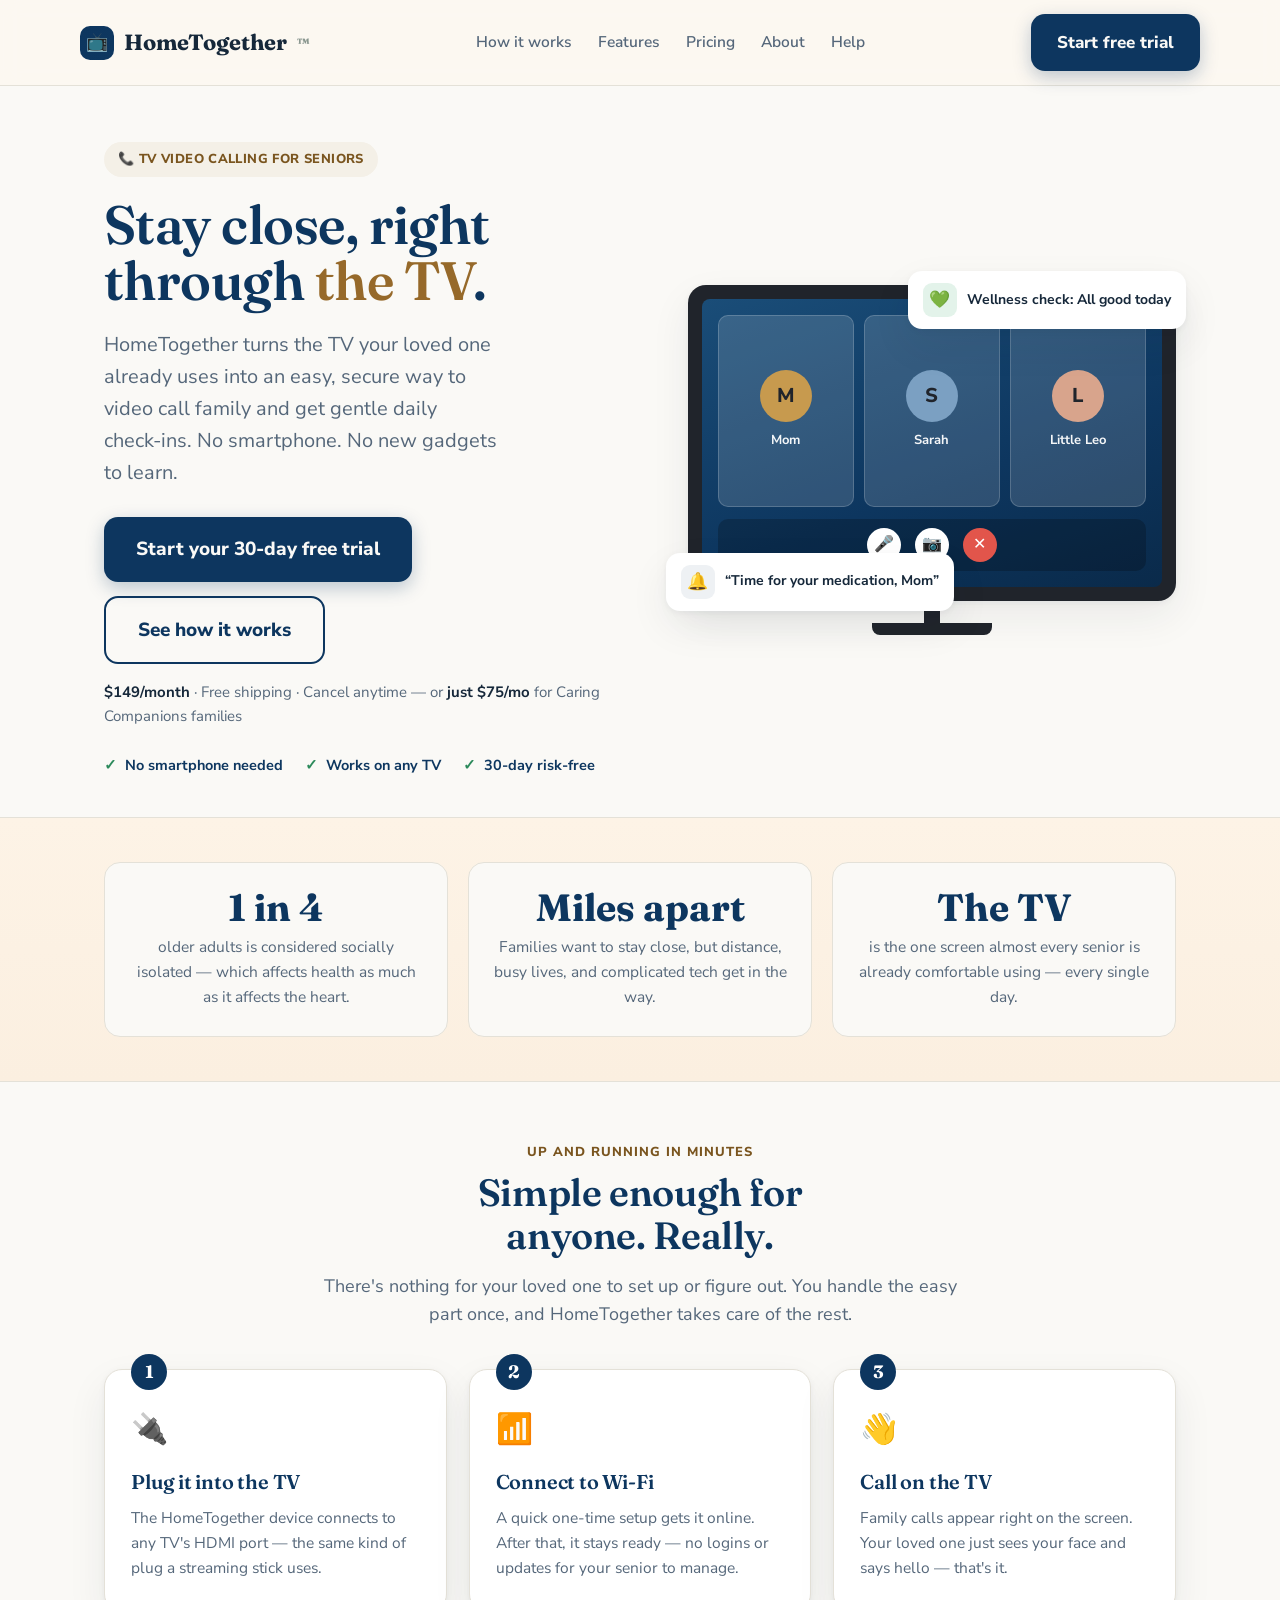
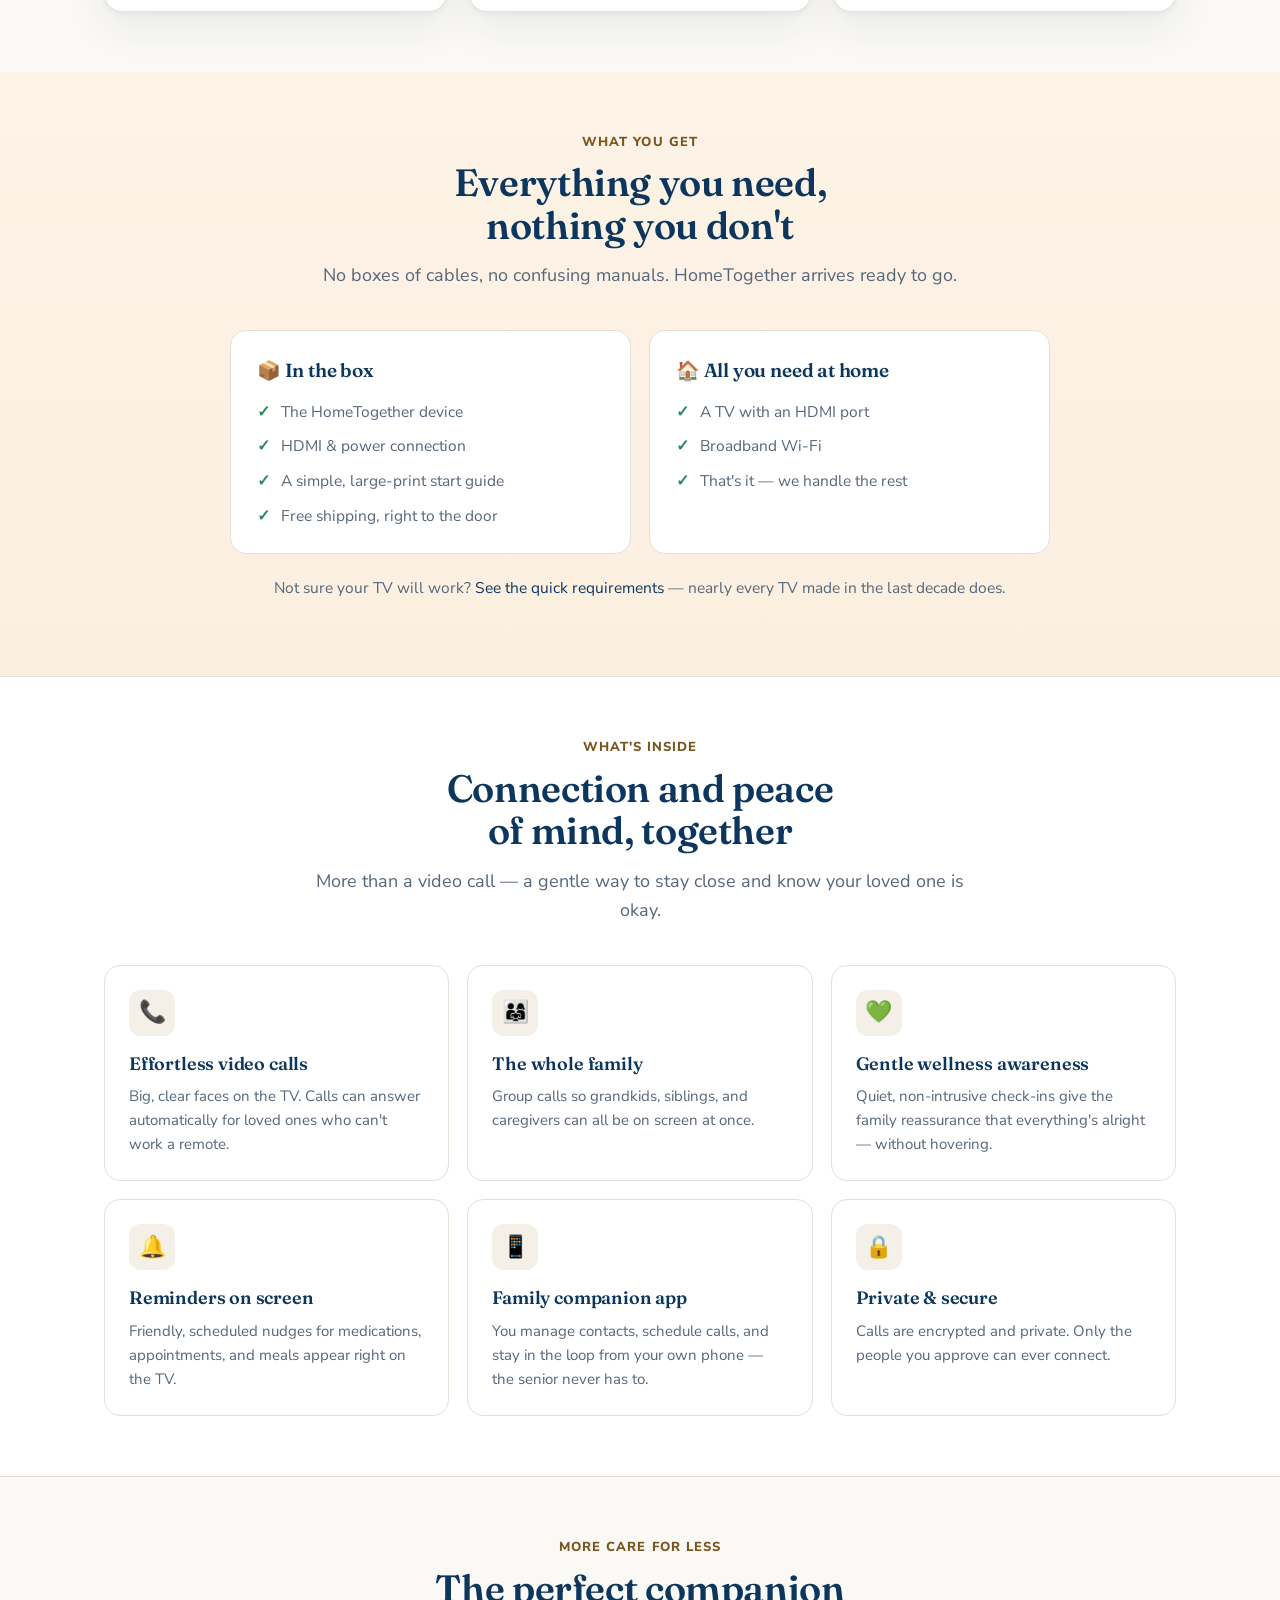
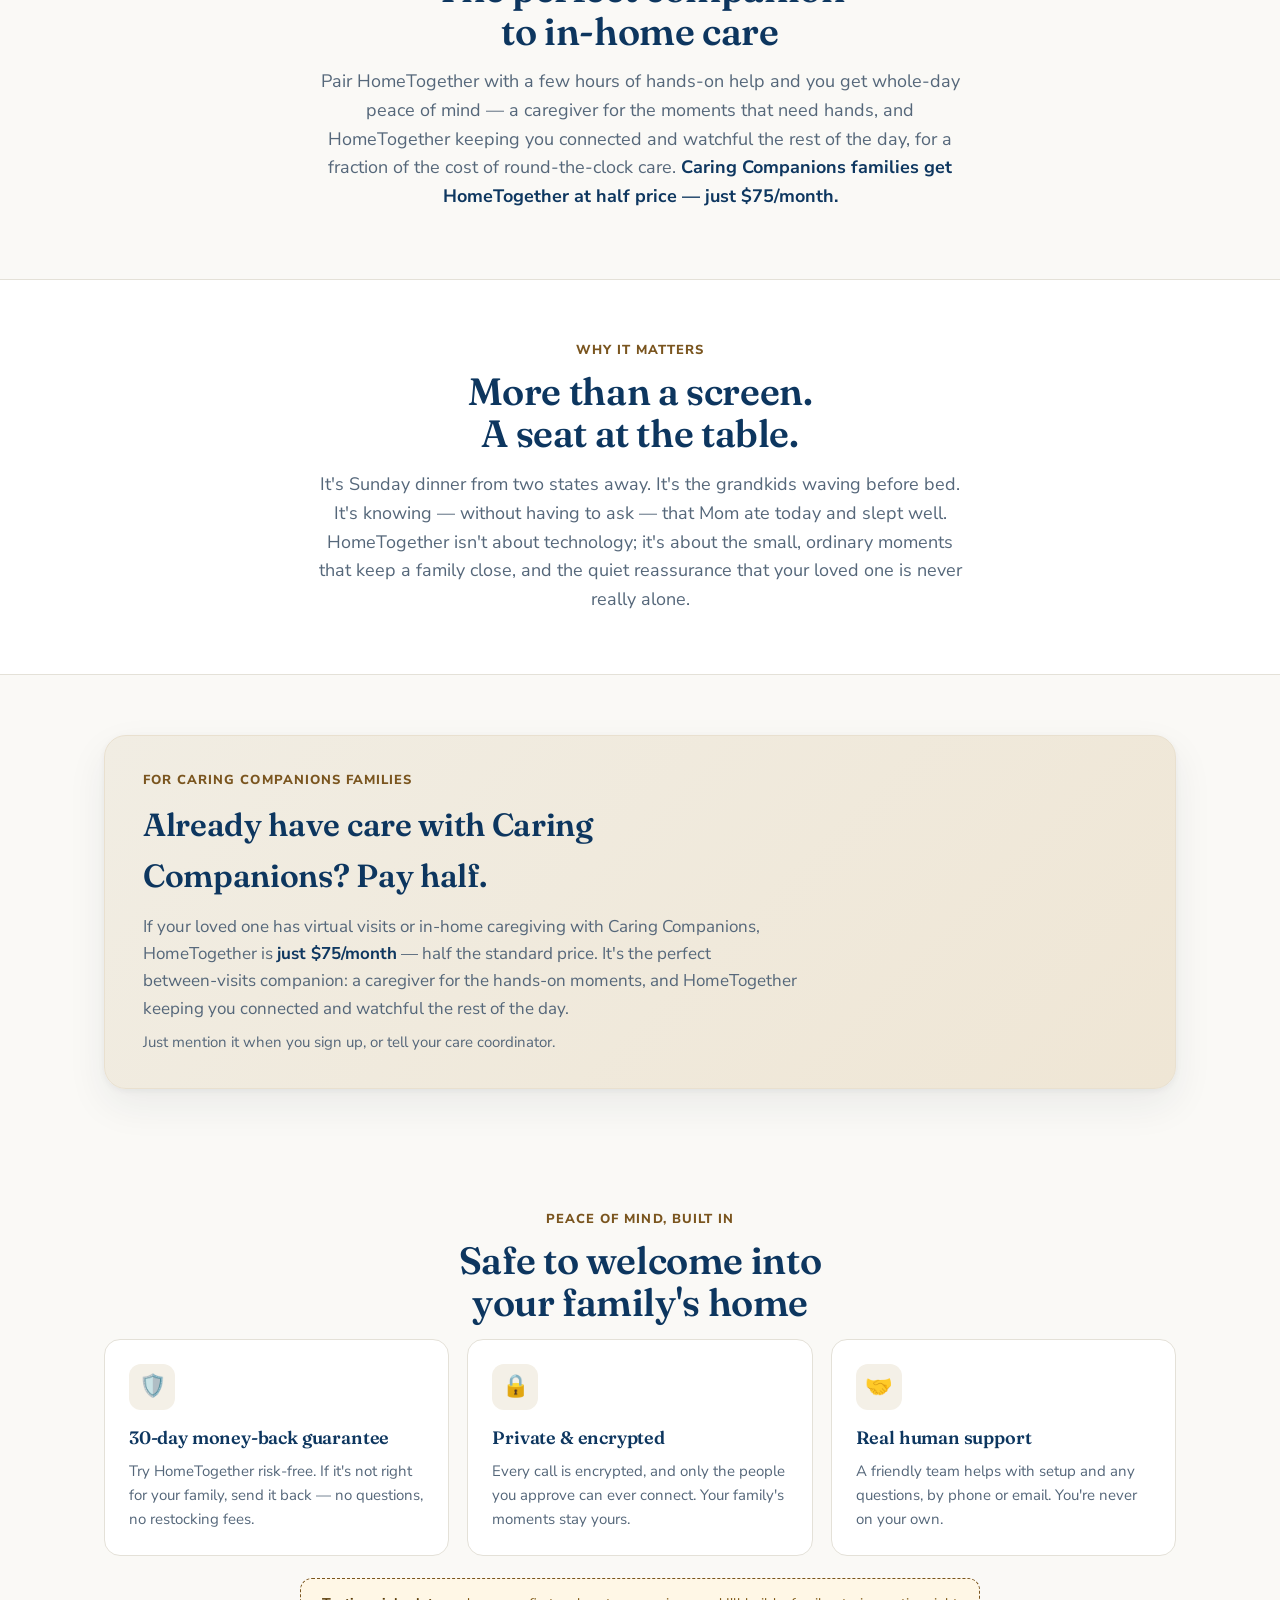
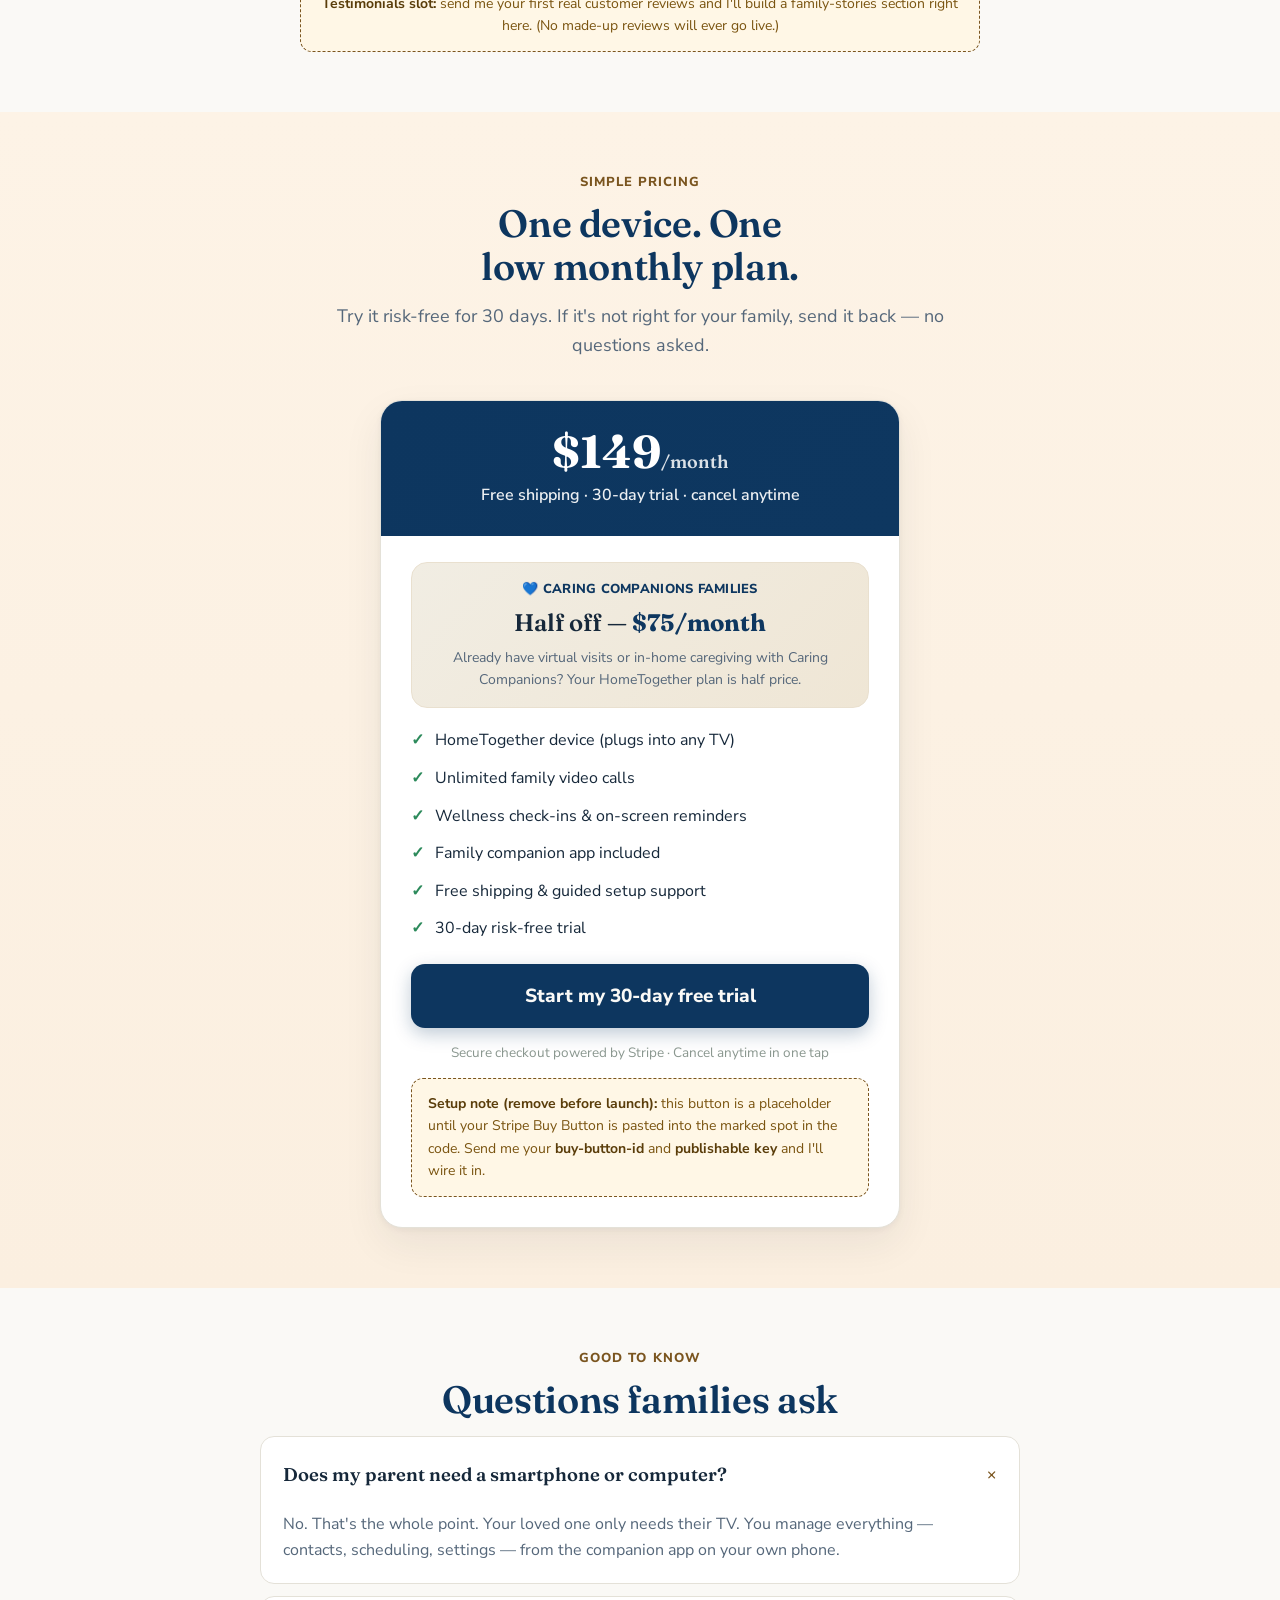
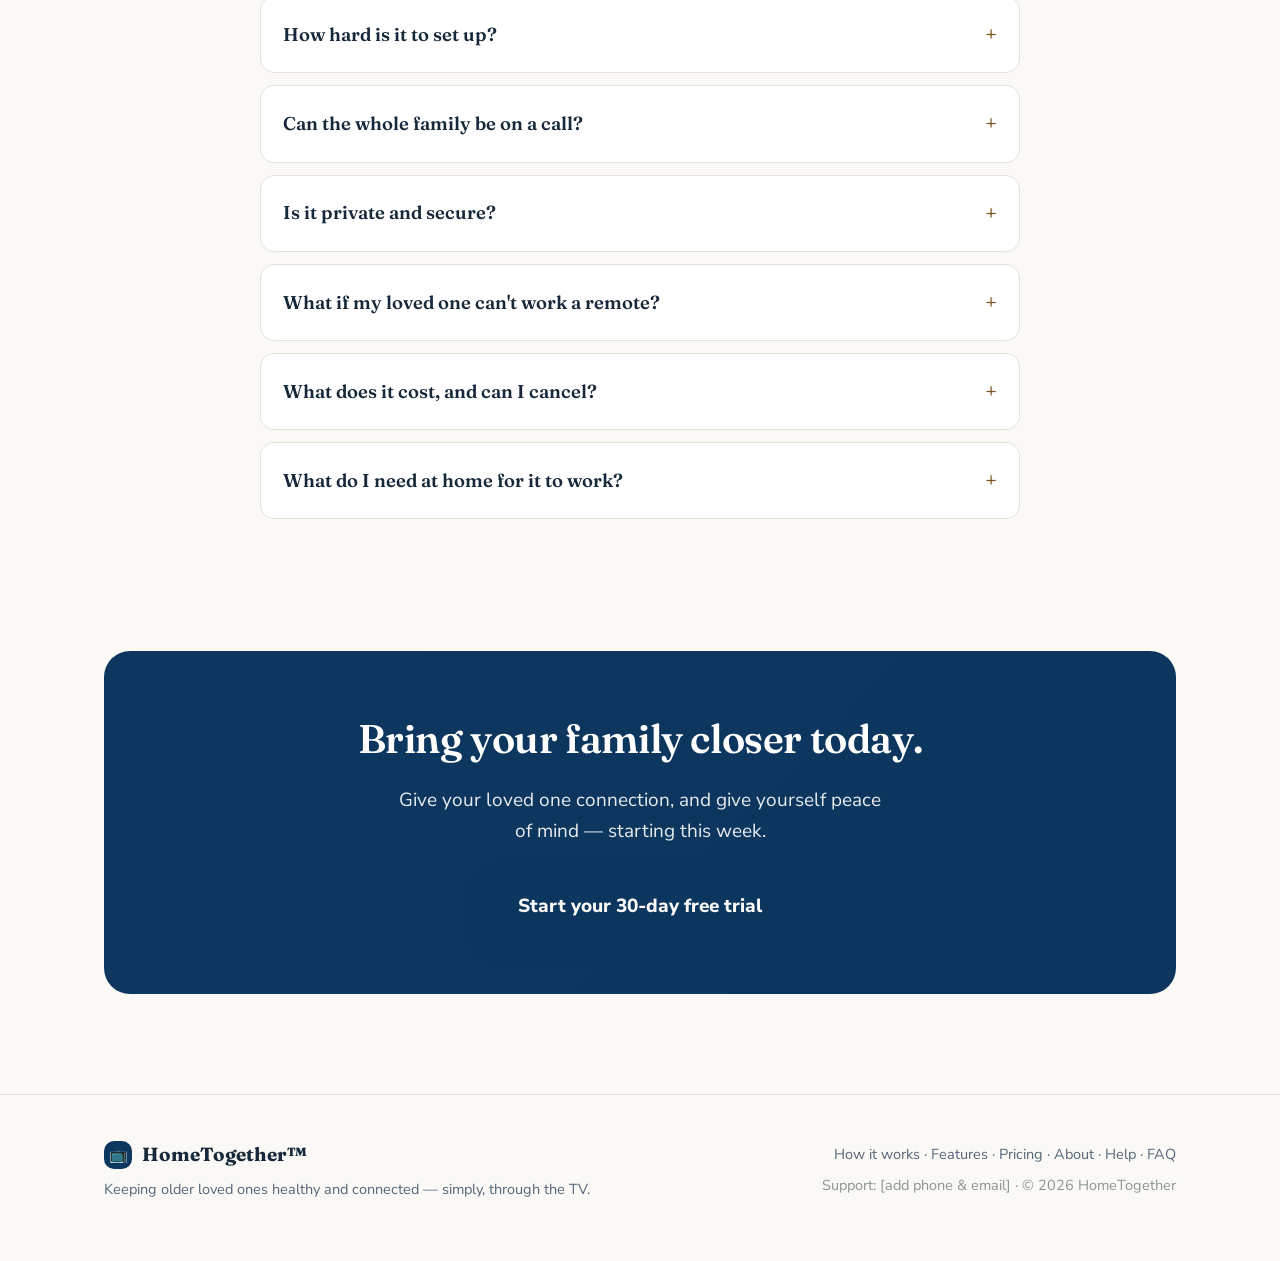
==== index.html @ 7a7fc89c "Re-skin HomeTogether to the Caring Companions / mo-care palette - Swap color tokens to brand-blue #0" ====
<!DOCTYPE html>
<html lang="en">
<head>
<meta charset="utf-8">
<meta name="viewport" content="width=device-width, initial-scale=1">
<title>HomeTogether — Stay Close, Right Through the TV</title>
<meta name="description" content="HomeTogether turns any TV into an easy, secure way for seniors to video call family and get gentle daily check-ins — no smartphone, no complicated tech. $149/month, or half off ($75/mo) for Caring Companions families. 30-day risk-free trial, free shipping.">
<link rel="canonical" href="https://tryhometogether.com/">
<meta property="og:type" content="website">
<meta property="og:title" content="HomeTogether — Stay Close, Right Through the TV">
<meta property="og:description" content="Easy, secure video calling and gentle wellness check-ins for seniors — right on the TV they already use. 30-day risk-free trial.">
<meta property="og:url" content="https://tryhometogether.com/">
<meta name="twitter:card" content="summary_large_image">
<link rel="preconnect" href="https://fonts.googleapis.com">
<link rel="preconnect" href="https://fonts.gstatic.com" crossorigin>
<link href="https://fonts.googleapis.com/css2?family=Fraunces:opsz,wght@9..144,400;9..144,500;9..144,600;9..144,700&family=Nunito+Sans:wght@400;500;600;700;800&display=swap" rel="stylesheet">
<link rel="stylesheet" href="styles.css">
</head>
<body>

<header class="site">
  <div class="wrap row">
    <a class="brand" href="#top"><span class="mark">📺</span>HomeTogether<span class="tm">™</span></a>
    <nav class="main">
      <a href="#how">How it works</a>
      <a href="#features">Features</a>
      <a href="#pricing">Pricing</a>
      <a href="about.html">About</a>
      <a href="help.html">Help</a>
    </nav>
    <span class="hdr-cta"><a href="#pricing" class="btn btn-primary">Start free trial</a></span>
  </div>
</header>

<a id="top"></a>
<section class="hero">
  <div class="wrap hero-grid">
    <div>
      <span class="eyebrow">📞 TV video calling for seniors</span>
      <h1>Stay close, right through <span class="u">the TV</span>.</h1>
      <p class="sub">HomeTogether turns the TV your loved one already uses into an easy, secure way to video call family and get gentle daily check‑ins. No smartphone. No new gadgets to learn.</p>
      <div class="cta-row">
        <a href="#pricing" class="btn btn-primary btn-lg">Start your 30‑day free trial</a>
        <a href="#how" class="btn btn-ghost btn-lg">See how it works</a>
      </div>
      <p class="price-note"><b>$149/month</b> · Free shipping · Cancel anytime — or <b>just $75/mo</b> for Caring Companions families</p>
      <div class="trust-row">
        <span><span class="ck">✓</span> No smartphone needed</span>
        <span><span class="ck">✓</span> Works on any TV</span>
        <span><span class="ck">✓</span> 30‑day risk‑free</span>
      </div>
    </div>
    <div class="tv-scene">
      <div class="tv">
        <div class="tv-screen">
          <div class="call-strip">
            <div class="face"><span class="ava" style="background:#c79a4e">M</span><small>Mom</small></div>
            <div class="face"><span class="ava" style="background:#7ba0c2">S</span><small>Sarah</small></div>
            <div class="face"><span class="ava" style="background:#d8a48c">L</span><small>Little Leo</small></div>
          </div>
          <div class="call-bar">
            <span class="cbtn" style="background:#fff;color:#0D365F">🎤</span>
            <span class="cbtn" style="background:#fff;color:#0D365F">📷</span>
            <span class="cbtn" style="background:#E2554B;color:#fff">✕</span>
          </div>
        </div>
      </div>
      <div class="tv-neck"></div><div class="tv-stand"></div>
      <div class="float-badge fb1"><span class="ic" style="background:var(--good-bg)">💚</span>Wellness check: All good today</div>
      <div class="float-badge fb2"><span class="ic" style="background:#eef1f4">🔔</span>“Time for your medication, Mom”</div>
    </div>
  </div>
</section>

<section class="band band-warm" style="padding:44px 0;">
  <div class="wrap">
    <div class="prob-grid">
      <div class="prob"><div class="big">1 in 4</div><p>older adults is considered socially isolated — which affects health as much as it affects the heart.</p></div>
      <div class="prob"><div class="big">Miles apart</div><p>Families want to stay close, but distance, busy lives, and complicated tech get in the way.</p></div>
      <div class="prob"><div class="big">The TV</div><p>is the one screen almost every senior is already comfortable using — every single day.</p></div>
    </div>
  </div>
</section>

<section id="how">
  <div class="wrap">
    <p class="sec-eyebrow">Up and running in minutes</p>
    <h2 class="sec-title">Simple enough for anyone. Really.</h2>
    <p class="sec-lede">There's nothing for your loved one to set up or figure out. You handle the easy part once, and HomeTogether takes care of the rest.</p>
    <div class="steps">
      <div class="step"><span class="n">1</span><div class="ic">🔌</div><h3>Plug it into the TV</h3><p>The HomeTogether device connects to any TV's HDMI port — the same kind of plug a streaming stick uses.</p></div>
      <div class="step"><span class="n">2</span><div class="ic">📶</div><h3>Connect to Wi‑Fi</h3><p>A quick one‑time setup gets it online. After that, it stays ready — no logins or updates for your senior to manage.</p></div>
      <div class="step"><span class="n">3</span><div class="ic">👋</div><h3>Call on the TV</h3><p>Family calls appear right on the screen. Your loved one just sees your face and says hello — that's it.</p></div>
    </div>
  </div>
</section>

<section class="band-warm">
  <div class="wrap">
    <p class="sec-eyebrow">What you get</p>
    <h2 class="sec-title">Everything you need, nothing you don't</h2>
    <p class="sec-lede">No boxes of cables, no confusing manuals. HomeTogether arrives ready to go.</p>
    <div class="specs-grid">
      <div class="spec-card">
        <h3>📦 In the box</h3>
        <ul class="spec-list">
          <li>The HomeTogether device</li>
          <li>HDMI &amp; power connection</li>
          <li>A simple, large‑print start guide</li>
          <li>Free shipping, right to the door</li>
        </ul>
      </div>
      <div class="spec-card">
        <h3>🏠 All you need at home</h3>
        <ul class="spec-list">
          <li>A TV with an HDMI port</li>
          <li>Broadband Wi‑Fi</li>
          <li>That's it — we handle the rest</li>
        </ul>
      </div>
    </div>
    <p style="text-align:center;color:var(--muted);margin-top:22px;font-size:15.5px;">Not sure your TV will work? <a href="#faq">See the quick requirements</a> — nearly every TV made in the last decade does.</p>
  </div>
</section>

<section class="band" id="features">
  <div class="wrap">
    <p class="sec-eyebrow">What's inside</p>
    <h2 class="sec-title">Connection and peace of mind, together</h2>
    <p class="sec-lede">More than a video call — a gentle way to stay close and know your loved one is okay.</p>
    <div class="feat-grid">
      <div class="feat"><div class="ic">📞</div><h3>Effortless video calls</h3><p>Big, clear faces on the TV. Calls can answer automatically for loved ones who can't work a remote.</p></div>
      <div class="feat"><div class="ic">👨‍👩‍👧</div><h3>The whole family</h3><p>Group calls so grandkids, siblings, and caregivers can all be on screen at once.</p></div>
      <div class="feat"><div class="ic">💚</div><h3>Gentle wellness awareness</h3><p>Quiet, non‑intrusive check‑ins give the family reassurance that everything's alright — without hovering.</p></div>
      <div class="feat"><div class="ic">🔔</div><h3>Reminders on screen</h3><p>Friendly, scheduled nudges for medications, appointments, and meals appear right on the TV.</p></div>
      <div class="feat"><div class="ic">📱</div><h3>Family companion app</h3><p>You manage contacts, schedule calls, and stay in the loop from your own phone — the senior never has to.</p></div>
      <div class="feat"><div class="ic">🔒</div><h3>Private &amp; secure</h3><p>Calls are encrypted and private. Only the people you approve can ever connect.</p></div>
    </div>
  </div>
</section>

<section>
  <div class="wrap">
    <div style="max-width:820px;margin:0 auto;text-align:center;">
      <p class="sec-eyebrow">More care for less</p>
      <h2 class="sec-title" style="max-width:22ch;">The perfect companion to in‑home care</h2>
      <p class="sec-lede" style="margin-bottom:8px;">Pair HomeTogether with a few hours of hands‑on help and you get whole‑day peace of mind — a caregiver for the moments that need hands, and HomeTogether keeping you connected and watchful the rest of the day, for a fraction of the cost of round‑the‑clock care. <b style="color:var(--sea-deep);">Caring Companions families get HomeTogether at half price — just $75/month.</b></p>
    </div>
  </div>
</section>

<section class="band">
  <div class="wrap">
    <div style="max-width:820px;margin:0 auto;text-align:center;">
      <p class="sec-eyebrow">Why it matters</p>
      <h2 class="sec-title" style="max-width:20ch;">More than a screen. A seat at the table.</h2>
      <p class="sec-lede" style="margin-bottom:0;">It's Sunday dinner from two states away. It's the grandkids waving before bed. It's knowing — without having to ask — that Mom ate today and slept well. HomeTogether isn't about technology; it's about the small, ordinary moments that keep a family close, and the quiet reassurance that your loved one is never really alone.</p>
    </div>
  </div>
</section>

<section>
  <div class="wrap">
    <div class="cc-band">
      <div class="cc-band-text">
        <p class="sec-eyebrow" style="text-align:left;margin-bottom:8px;">For Caring Companions families</p>
        <h2 style="font-size:clamp(24px,3vw,32px);margin-bottom:12px;">Already have care with Caring Companions? Pay half.</h2>
        <p style="color:var(--muted);font-size:17px;margin:0 0 8px;">If your loved one has virtual visits or in‑home caregiving with Caring Companions, HomeTogether is <b style="color:var(--sea-deep);">just $75/month</b> — half the standard price. It's the perfect between‑visits companion: a caregiver for the hands‑on moments, and HomeTogether keeping you connected and watchful the rest of the day.</p>
        <p style="color:var(--muted);font-size:15px;margin:0;">Just mention it when you sign up, or tell your care coordinator.</p>
      </div>
    </div>
  </div>
</section>

<section>
  <div class="wrap">
    <p class="sec-eyebrow">Peace of mind, built in</p>
    <h2 class="sec-title">Safe to welcome into your family's home</h2>
    <div class="feat-grid">
      <div class="feat"><div class="ic">🛡️</div><h3>30‑day money‑back guarantee</h3><p>Try HomeTogether risk‑free. If it's not right for your family, send it back — no questions, no restocking fees.</p></div>
      <div class="feat"><div class="ic">🔒</div><h3>Private &amp; encrypted</h3><p>Every call is encrypted, and only the people you approve can ever connect. Your family's moments stay yours.</p></div>
      <div class="feat"><div class="ic">🤝</div><h3>Real human support</h3><p>A friendly team helps with setup and any questions, by phone or email. You're never on your own.</p></div>
    </div>
    <div class="todo" style="max-width:680px;margin:22px auto 0;text-align:center;"><b>Testimonials slot:</b> send me your first real customer reviews and I'll build a family‑stories section right here. (No made‑up reviews will ever go live.)</div>
  </div>
</section>

<section class="band-warm" id="pricing">
  <div class="wrap">
    <p class="sec-eyebrow">Simple pricing</p>
    <h2 class="sec-title">One device. One low monthly plan.</h2>
    <p class="sec-lede">Try it risk‑free for 30 days. If it's not right for your family, send it back — no questions asked.</p>
    <div class="price-card">
      <div class="price-head">
        <div class="dev">$149<small>/month</small></div>
        <div class="then">Free shipping · 30‑day trial · cancel anytime</div>
      </div>
      <div class="price-body">
        <div class="cc-offer">
          <div class="cc-offer-tag">💙 Caring Companions families</div>
          <div class="cc-offer-price">Half off — <b>$75/month</b></div>
          <p>Already have virtual visits or in‑home caregiving with Caring Companions? Your HomeTogether plan is half price.</p>
        </div>
        <ul>
          <li><span class="ck">✓</span> HomeTogether device (plugs into any TV)</li>
          <li><span class="ck">✓</span> Unlimited family video calls</li>
          <li><span class="ck">✓</span> Wellness check‑ins &amp; on‑screen reminders</li>
          <li><span class="ck">✓</span> Family companion app included</li>
          <li><span class="ck">✓</span> Free shipping &amp; guided setup support</li>
          <li><span class="ck">✓</span> 30‑day risk‑free trial</li>
        </ul>

        <!-- ============================================================
             STRIPE CHECKOUT GOES HERE
             Samantha: in your Stripe Dashboard, create a Product with a
             one-time $129.99 charge + a $29.99/mo subscription (add a
             30-day free trial on the subscription if you want), then
             create a "Buy Button" and paste its two PUBLIC values below.
             Replace the placeholder button with:

             <script async src="https://js.stripe.com/v3/buy-button.js"></script>
             <stripe-buy-button
               buy-button-id="buy_btn_XXXXXXXXXXXX"
               publishable-key="pk_live_XXXXXXXXXXXX">
             </stripe-buy-button>

             (Both values are safe to expose publicly. Never paste a
             key that starts with sk_ — that one stays secret.)

             When creating the Buy Button, set the confirmation/redirect
             page to:  https://tryhometogether.com/thank-you.html
        ============================================================ -->
        <div class="checkout-slot">
          <a href="#" class="btn btn-primary btn-lg" id="checkout-btn">Start my 30‑day free trial</a>
        </div>
        <p class="price-fine">Secure checkout powered by Stripe · Cancel anytime in one tap</p>
        <div class="todo no-live"><b>Setup note (remove before launch):</b> this button is a placeholder until your Stripe Buy Button is pasted into the marked spot in the code. Send me your <b>buy-button-id</b> and <b>publishable key</b> and I'll wire it in.</div>
      </div>
    </div>
  </div>
</section>

<section id="faq">
  <div class="wrap">
    <p class="sec-eyebrow">Good to know</p>
    <h2 class="sec-title">Questions families ask</h2>
    <div class="faq">
      <details class="q" open><summary>Does my parent need a smartphone or computer? <span class="pm">+</span></summary><div class="a">No. That's the whole point. Your loved one only needs their TV. You manage everything — contacts, scheduling, settings — from the companion app on your own phone.</div></details>
      <details class="q"><summary>How hard is it to set up? <span class="pm">+</span></summary><div class="a">It plugs into an HDMI port on the TV (like a streaming stick) and connects to Wi‑Fi with a simple one‑time setup. We include step‑by‑step instructions and a support team to help. After setup, it's automatic for the senior.</div></details>
      <details class="q"><summary>Can the whole family be on a call? <span class="pm">+</span></summary><div class="a">Yes — group calls let grandkids, siblings, and caregivers all join at once, right on the big screen.</div></details>
      <details class="q"><summary>Is it private and secure? <span class="pm">+</span></summary><div class="a">Yes. Calls are encrypted, and only the family and caregivers you approve can ever connect to the device.</div></details>
      <details class="q"><summary>What if my loved one can't work a remote? <span class="pm">+</span></summary><div class="a">Calls from approved family can answer automatically, so all your loved one has to do is look at the screen and say hello.</div></details>
      <details class="q"><summary>What does it cost, and can I cancel? <span class="pm">+</span></summary><div class="a">HomeTogether is $149/month, with free shipping and a 30‑day risk‑free trial — cancel anytime. And if your family also uses Caring Companions for virtual visits or in‑home caregiving, your plan is half off at just $75/month.</div></details>
      <details class="q"><summary>What do I need at home for it to work? <span class="pm">+</span></summary><div class="a">Just a TV with an HDMI port and a broadband Wi‑Fi connection. That's it.</div></details>
    </div>
  </div>
</section>

<section>
  <div class="wrap">
    <div class="final">
      <h2>Bring your family closer today.</h2>
      <p>Give your loved one connection, and give yourself peace of mind — starting this week.</p>
      <a href="#pricing" class="btn btn-primary btn-lg">Start your 30‑day free trial</a>
    </div>
  </div>
</section>

<footer class="site">
  <div class="wrap frow">
    <div>
      <div class="brand" style="font-size:19px;margin-bottom:8px;"><span class="mark" style="width:28px;height:28px;font-size:15px;">📺</span>HomeTogether™</div>
      <div>Keeping older loved ones healthy and connected — simply, through the TV.</div>
    </div>
    <div style="text-align:right;">
      <div><a href="#how">How it works</a> · <a href="#features">Features</a> · <a href="#pricing">Pricing</a> · <a href="about.html">About</a> · <a href="help.html">Help</a> · <a href="#faq">FAQ</a></div>
      <div style="margin-top:8px;color:var(--faint);">Support: <span>[add phone &amp; email]</span> · &copy; 2026 HomeTogether</div>
    </div>
  </div>
</footer>

</body>
</html>
---- styles.css ----
:root{
    /* Caring Companions / mo-care palette */
    --ivory:#faf9f6; --panel:#FFFFFF; --panel-warm:#f4f0e7;
    --ink:#16283a; --muted:#55677a; --faint:#8a978f;
    --sea:#0D365F;            /* brand blue */
    --sea-deep:#0E3760;
    --honey:#96692a;          /* bronze accent */
    --honey-deep:#7a551f;
    --rose:#e9e0cf;
    --border:#e4e1d8;
    --good:#2C8A5B; --good-bg:#E3F3EA;
    --shadow:0 2px 6px rgba(22,40,58,.05), 0 16px 40px rgba(22,40,58,.07);
    --serif:'Fraunces',Georgia,serif;
    --sans:'Nunito Sans',-apple-system,BlinkMacSystemFont,'Segoe UI',Roboto,Helvetica,Arial,sans-serif;
  }
  *{box-sizing:border-box;}
  html{scroll-behavior:smooth;}
  body{margin:0;font-family:var(--sans);background:var(--ivory);color:var(--ink);font-size:17px;line-height:1.6;-webkit-font-smoothing:antialiased;}
  @media (prefers-reduced-motion:reduce){html{scroll-behavior:auto;} *{transition:none!important;animation:none!important;}}
  a{color:var(--sea-deep);text-decoration:none;}
  .wrap{max-width:1120px;margin:0 auto;padding:0 24px;}
  h1,h2,h3{font-family:var(--serif);font-weight:600;letter-spacing:-.01em;color:var(--sea);margin:0;text-wrap:balance;}

  /* buttons */
  .btn{display:inline-flex;align-items:center;justify-content:center;gap:9px;font-family:var(--sans);font-weight:800;
       font-size:17px;border-radius:14px;padding:15px 26px;border:none;cursor:pointer;text-decoration:none;transition:transform .12s ease,box-shadow .12s ease,background .15s ease;}
  .btn-primary{background:var(--sea);color:var(--ivory);box-shadow:0 6px 18px rgba(13,54,95,.26);}
  .btn-primary:hover{background:#092647;transform:translateY(-1px);color:var(--ivory);}
  .btn-ghost{background:transparent;color:var(--sea);border:2px solid var(--sea);}
  .btn-ghost:hover{background:#eef1f4;}
  .btn-lg{font-size:19px;padding:17px 32px;}

  /* header */
  header.site{position:sticky;top:0;z-index:40;background:rgba(252,248,241,.9);backdrop-filter:blur(10px);-webkit-backdrop-filter:blur(10px);border-bottom:1px solid var(--border);}
  header.site .row{display:flex;align-items:center;justify-content:space-between;gap:16px;padding:14px 0;}
  .brand{display:flex;align-items:center;gap:10px;font-family:var(--serif);font-weight:700;font-size:22px;color:var(--ink);}
  .brand .mark{width:34px;height:34px;border-radius:10px;background:linear-gradient(135deg,var(--sea),var(--sea-deep));display:flex;align-items:center;justify-content:center;color:#fff;font-size:18px;}
  .brand .tm{font-size:12px;color:var(--faint);vertical-align:super;}
  nav.main{display:flex;align-items:center;gap:26px;}
  nav.main a{color:var(--muted);font-weight:600;font-size:15.5px;}
  nav.main a:hover{color:var(--ink);}
  .hdr-cta{display:inline-flex;}
  .burger{display:none;}
  @media (max-width:860px){ nav.main{display:none;} .hdr-cta .btn{padding:11px 18px;font-size:15px;} }

  /* hero */
  .hero{padding:56px 0 40px;}
  .hero-grid{display:grid;grid-template-columns:1.05fr .95fr;gap:44px;align-items:center;}
  .eyebrow{display:inline-flex;align-items:center;gap:8px;background:var(--panel-warm);color:var(--honey-deep);font-weight:800;font-size:13px;letter-spacing:.03em;text-transform:uppercase;padding:7px 14px;border-radius:999px;margin-bottom:20px;}
  .hero h1{font-size:clamp(34px,5.2vw,54px);line-height:1.04;}
  .hero h1 .u{color:var(--honey);}
  .hero p.sub{font-size:20px;color:var(--muted);margin:20px 0 28px;max-width:34ch;}
  .hero .cta-row{display:flex;flex-wrap:wrap;gap:14px;align-items:center;}
  .hero .price-note{font-size:15px;color:var(--muted);margin-top:16px;}
  .hero .price-note b{color:var(--ink);}
  .trust-row{display:flex;flex-wrap:wrap;gap:8px 22px;margin-top:26px;}
  .trust-row span{display:inline-flex;align-items:center;gap:8px;font-weight:700;font-size:14.5px;color:var(--sea-deep);}
  .trust-row .ck{color:var(--good);font-weight:900;}

  /* TV mock */
  .tv-scene{position:relative;}
  .tv{background:#20242b;border-radius:18px;padding:14px;box-shadow:var(--shadow);}
  .tv-screen{background:linear-gradient(160deg,#1a4d78,#0D365F 60%,#0a2a4a);border-radius:8px;aspect-ratio:16/10;padding:16px;display:flex;flex-direction:column;gap:12px;position:relative;overflow:hidden;}
  .call-strip{display:flex;gap:10px;flex:1;}
  .face{flex:1;border-radius:10px;background:rgba(255,255,255,.14);display:flex;flex-direction:column;align-items:center;justify-content:center;gap:8px;color:#fff;border:1px solid rgba(255,255,255,.18);}
  .ava{width:52px;height:52px;border-radius:50%;display:flex;align-items:center;justify-content:center;font-weight:800;font-size:20px;color:#20242b;font-family:var(--sans);}
  .face small{font-weight:700;font-size:13px;opacity:.95;}
  .call-bar{display:flex;align-items:center;justify-content:center;gap:14px;background:rgba(0,0,0,.22);border-radius:10px;padding:9px;}
  .cbtn{width:34px;height:34px;border-radius:50%;display:flex;align-items:center;justify-content:center;font-size:16px;}
  .tv-stand{width:120px;height:12px;background:#20242b;border-radius:0 0 8px 8px;margin:0 auto;}
  .tv-neck{width:16px;height:22px;background:#20242b;margin:0 auto;}
  .float-badge{position:absolute;background:var(--panel);border-radius:14px;box-shadow:var(--shadow);padding:12px 15px;display:flex;align-items:center;gap:10px;font-weight:700;font-size:14px;}
  .float-badge .ic{width:34px;height:34px;border-radius:9px;display:flex;align-items:center;justify-content:center;font-size:17px;}
  .fb1{top:-14px;right:-10px;} .fb2{bottom:24px;left:-22px;}
  @media (max-width:860px){ .hero-grid{grid-template-columns:1fr;gap:32px;} .hero p.sub{max-width:none;} .fb2{left:-4px;} }

  /* generic section */
  section{padding:60px 0;}
  .sec-eyebrow{text-align:center;color:var(--honey-deep);font-weight:800;font-size:13px;letter-spacing:.08em;text-transform:uppercase;margin:0 0 10px;}
  .sec-title{text-align:center;font-size:clamp(27px,3.6vw,38px);line-height:1.12;margin:0 auto 14px;max-width:16ch;}
  .sec-lede{text-align:center;color:var(--muted);font-size:18px;max-width:60ch;margin:0 auto 40px;}

  .band{background:var(--panel);border-top:1px solid var(--border);border-bottom:1px solid var(--border);}
  .band-warm{background:linear-gradient(180deg,#FDF3E6,#FBEFE0);}

  /* problem */
  .prob-grid{display:grid;grid-template-columns:repeat(3,1fr);gap:20px;}
  .prob{background:var(--ivory);border:1px solid var(--border);border-radius:16px;padding:26px 24px;text-align:center;}
  .prob .big{font-family:var(--serif);font-size:38px;font-weight:700;color:var(--sea);line-height:1;margin-bottom:8px;}
  .prob p{margin:0;color:var(--muted);font-size:15.5px;}

  /* steps */
  .steps{display:grid;grid-template-columns:repeat(3,1fr);gap:22px;}
  .step{background:var(--panel);border:1px solid var(--border);border-radius:18px;padding:30px 26px;box-shadow:var(--shadow);position:relative;}
  .step .n{position:absolute;top:-16px;left:26px;width:36px;height:36px;border-radius:50%;background:var(--sea);color:#fff;font-family:var(--serif);font-weight:700;display:flex;align-items:center;justify-content:center;font-size:18px;}
  .step .ic{font-size:30px;margin:6px 0 12px;}
  .step h3{font-size:20px;margin-bottom:8px;}
  .step p{margin:0;color:var(--muted);font-size:15.5px;}

  /* features */
  .feat-grid{display:grid;grid-template-columns:repeat(3,1fr);gap:18px;}
  .feat{background:var(--panel);border:1px solid var(--border);border-radius:16px;padding:24px;}
  .feat .ic{width:46px;height:46px;border-radius:12px;background:var(--panel-warm);display:flex;align-items:center;justify-content:center;font-size:22px;margin-bottom:14px;}
  .feat h3{font-size:18px;margin-bottom:6px;}
  .feat p{margin:0;color:var(--muted);font-size:15px;}
  @media (max-width:860px){ .prob-grid,.steps,.feat-grid{grid-template-columns:1fr;} }

  /* pricing */
  .price-card{max-width:520px;margin:0 auto;background:var(--panel);border:1px solid var(--border);border-radius:22px;box-shadow:var(--shadow);overflow:hidden;}
  .price-head{background:linear-gradient(135deg,var(--sea),var(--sea-deep));color:#fff;padding:28px 30px;text-align:center;}
  .price-head .dev{font-family:var(--serif);font-size:46px;font-weight:700;line-height:1;}
  .price-head .dev small{font-size:18px;font-weight:600;opacity:.85;}
  .price-head .then{margin-top:8px;font-size:16px;opacity:.92;font-weight:600;}
  .price-body{padding:26px 30px 30px;}
  .price-body ul{list-style:none;margin:0 0 22px;padding:0;display:flex;flex-direction:column;gap:12px;}
  .price-body li{display:flex;gap:11px;align-items:flex-start;font-size:16px;}
  .price-body li .ck{color:var(--good);font-weight:900;flex:0 0 auto;}
  .price-body .btn{width:100%;}
  .price-fine{text-align:center;color:var(--faint);font-size:13.5px;margin-top:14px;}
  .checkout-slot{margin-top:6px;}
  .cc-offer{background:linear-gradient(135deg,#f1ede3,#efe6d5);border:1px solid var(--rose);border-radius:16px;padding:16px 18px;margin:0 0 20px;text-align:center;}
  .cc-offer-tag{font-weight:800;font-size:13px;letter-spacing:.02em;color:var(--sea-deep);text-transform:uppercase;}
  .cc-offer-price{font-family:var(--serif);font-size:24px;font-weight:600;color:var(--ink);margin:4px 0 4px;}
  .cc-offer-price b{color:var(--sea-deep);}
  .cc-offer p{margin:0;font-size:14px;color:var(--muted);}
  .specs-grid{display:grid;grid-template-columns:1fr 1fr;gap:18px;max-width:820px;margin:0 auto;}
  .spec-card{background:var(--panel);border:1px solid var(--border);border-radius:16px;padding:24px 26px;}
  .spec-card h3{font-size:19px;margin-bottom:14px;}
  .spec-list{list-style:none;margin:0;padding:0;display:flex;flex-direction:column;gap:10px;}
  .spec-list li{position:relative;padding-left:24px;color:var(--muted);font-size:15.5px;}
  .spec-list li::before{content:"✓";position:absolute;left:0;color:var(--good);font-weight:900;}
  .cc-band{background:linear-gradient(135deg,#f1ede3,#efe6d5);border:1px solid var(--rose);border-radius:22px;padding:34px 38px;box-shadow:var(--shadow);}
  .cc-band-text{max-width:66ch;}
  @media (max-width:860px){ .specs-grid{grid-template-columns:1fr;} .cc-band{padding:26px 24px;} }

  /* FAQ */
  .faq{max-width:760px;margin:0 auto;}
  details.q{background:var(--panel);border:1px solid var(--border);border-radius:14px;margin-bottom:12px;overflow:hidden;}
  details.q summary{list-style:none;cursor:pointer;padding:20px 22px;font-family:var(--serif);font-weight:600;font-size:18.5px;display:flex;justify-content:space-between;align-items:center;gap:14px;}
  details.q summary::-webkit-details-marker{display:none;}
  details.q summary .pm{color:var(--honey-deep);font-size:22px;flex:0 0 auto;transition:transform .15s ease;}
  details.q[open] summary .pm{transform:rotate(45deg);}
  details.q .a{padding:0 22px 20px;color:var(--muted);font-size:16px;}

  /* final cta */
  .final{background:linear-gradient(135deg,var(--sea-deep),var(--sea));color:#fff;text-align:center;border-radius:26px;padding:56px 30px;}
  .final h2{color:#fff;font-size:clamp(28px,4vw,40px);margin-bottom:14px;}
  .final p{color:rgba(255,255,255,.9);font-size:19px;max-width:44ch;margin:0 auto 28px;}

  footer.site{padding:44px 0 60px;color:var(--muted);font-size:14.5px;border-top:1px solid var(--border);margin-top:40px;}
  footer.site .frow{display:flex;flex-wrap:wrap;justify-content:space-between;gap:20px;align-items:center;}
  footer.site a{color:var(--muted);}
  footer.site a:hover{color:var(--ink);}
  .todo{background:#FFF7E6;border:1px dashed var(--honey-deep);border-radius:12px;padding:14px 16px;font-size:14px;color:#7a5410;margin-top:14px;text-align:left;}
  .todo b{color:#5a3d0a;}

/* ---- order confirmation / generic page bits ---- */
.check{width:74px;height:74px;border-radius:50%;background:var(--good-bg);color:var(--good);display:flex;align-items:center;justify-content:center;font-size:38px;margin:0 auto 22px;}
.steps-v{display:flex;flex-direction:column;gap:18px;}
.step-v{display:flex;gap:16px;align-items:flex-start;}
.step-v .n{flex:0 0 auto;width:38px;height:38px;border-radius:50%;background:var(--sea);color:#fff;font-family:var(--serif);font-weight:700;font-size:18px;display:flex;align-items:center;justify-content:center;}
.step-v h3{font-size:17.5px;margin-bottom:3px;}
.step-v p{margin:0;color:var(--muted);font-size:15.5px;}
.support{background:var(--panel-warm);border:1px solid var(--rose);border-radius:16px;padding:22px 24px;text-align:center;}
.support h3{font-size:18px;margin-bottom:6px;}
.support p{margin:0;color:var(--muted);font-size:15.5px;}
.prose{max-width:720px;margin:0 auto;}
.prose p{color:var(--ink);font-size:17px;margin:0 0 18px;}
.prose h2{font-family:var(--serif);font-weight:600;font-size:26px;color:var(--ink);margin:34px 0 12px;}
.narrow{max-width:760px;margin:0 auto;}
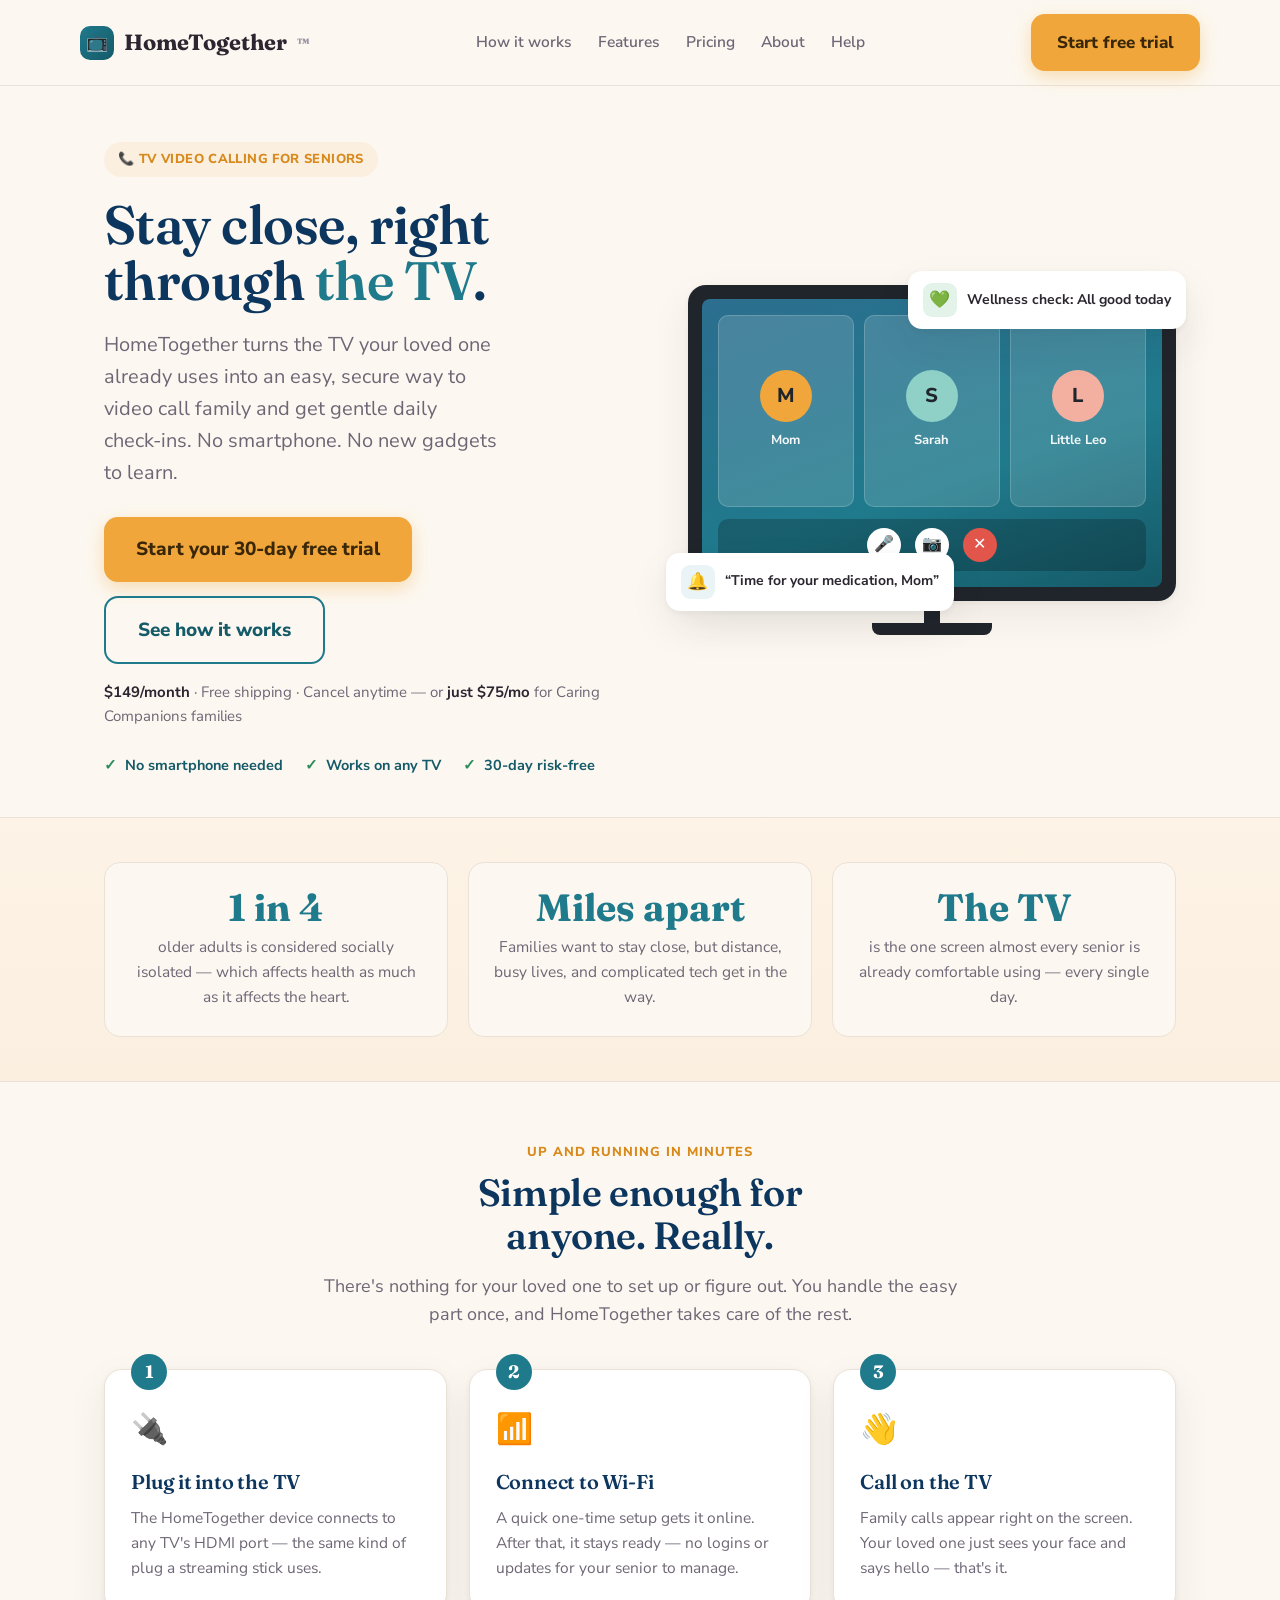
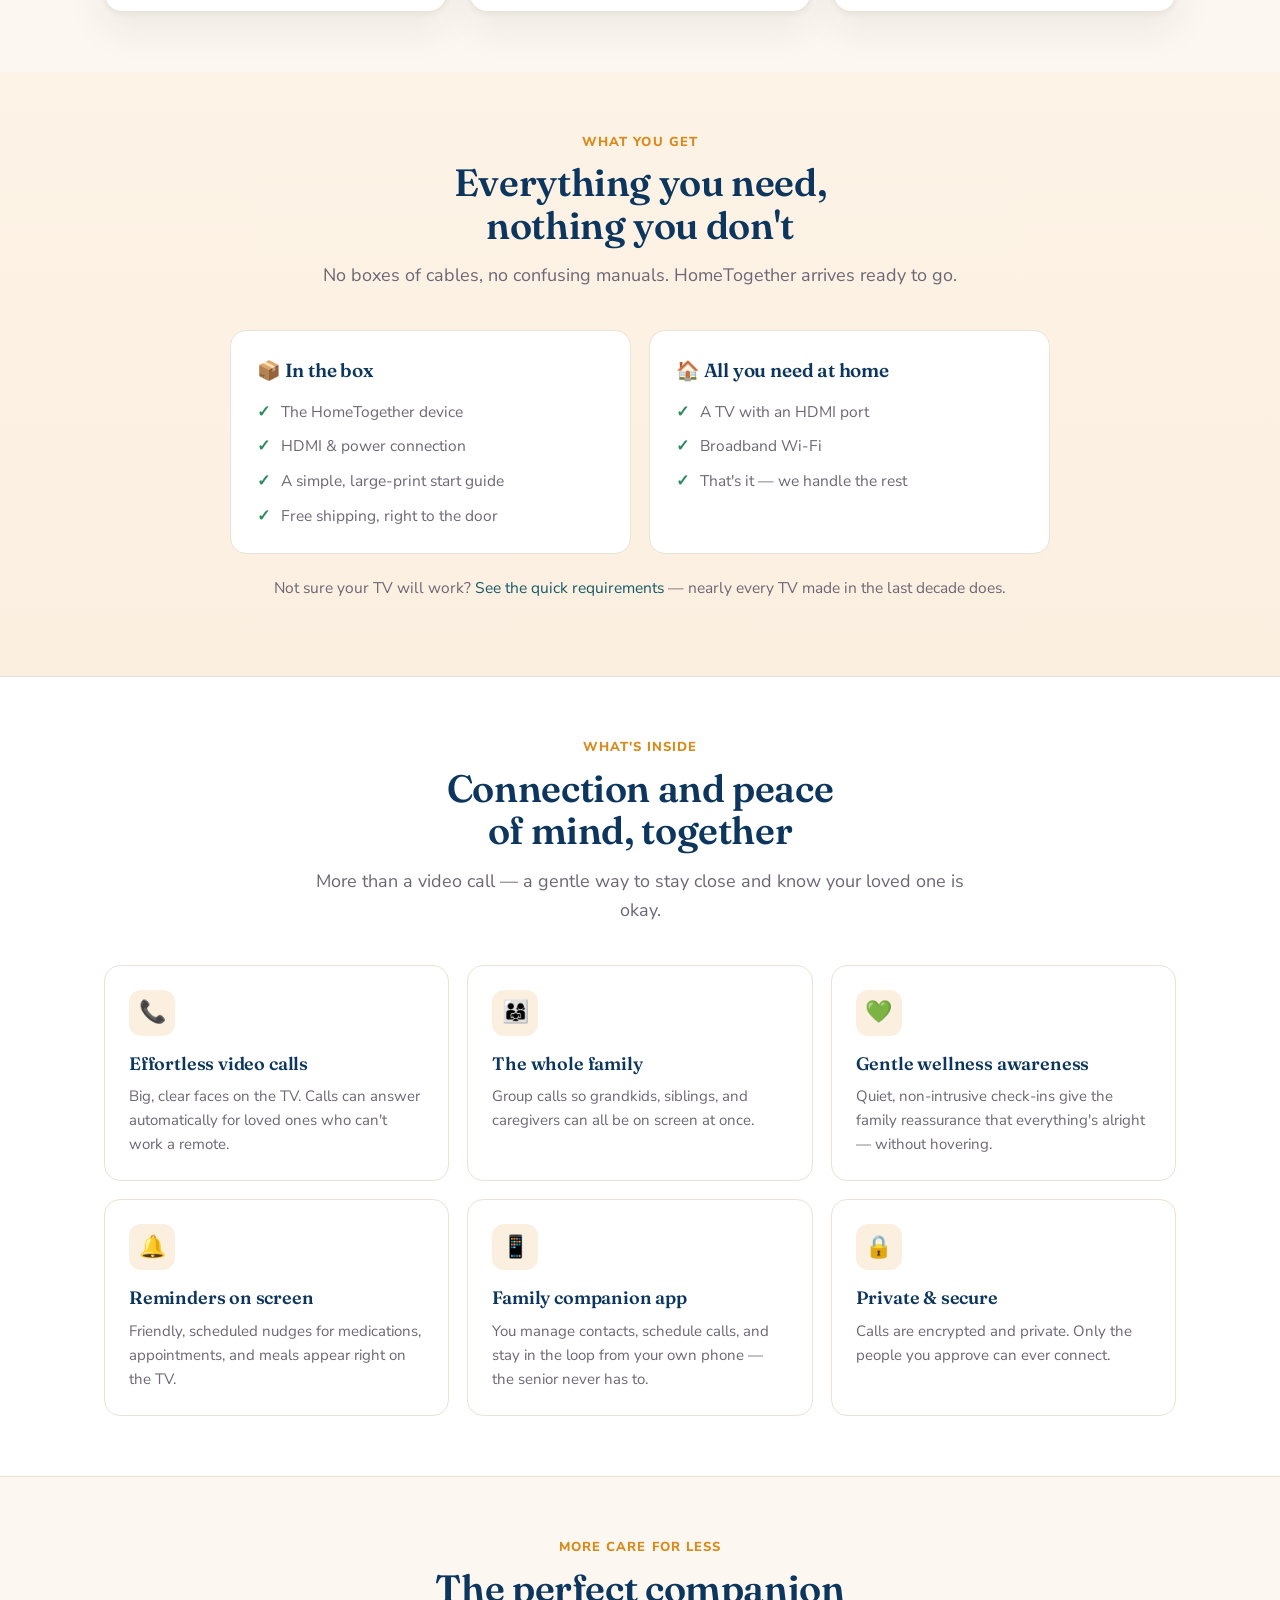
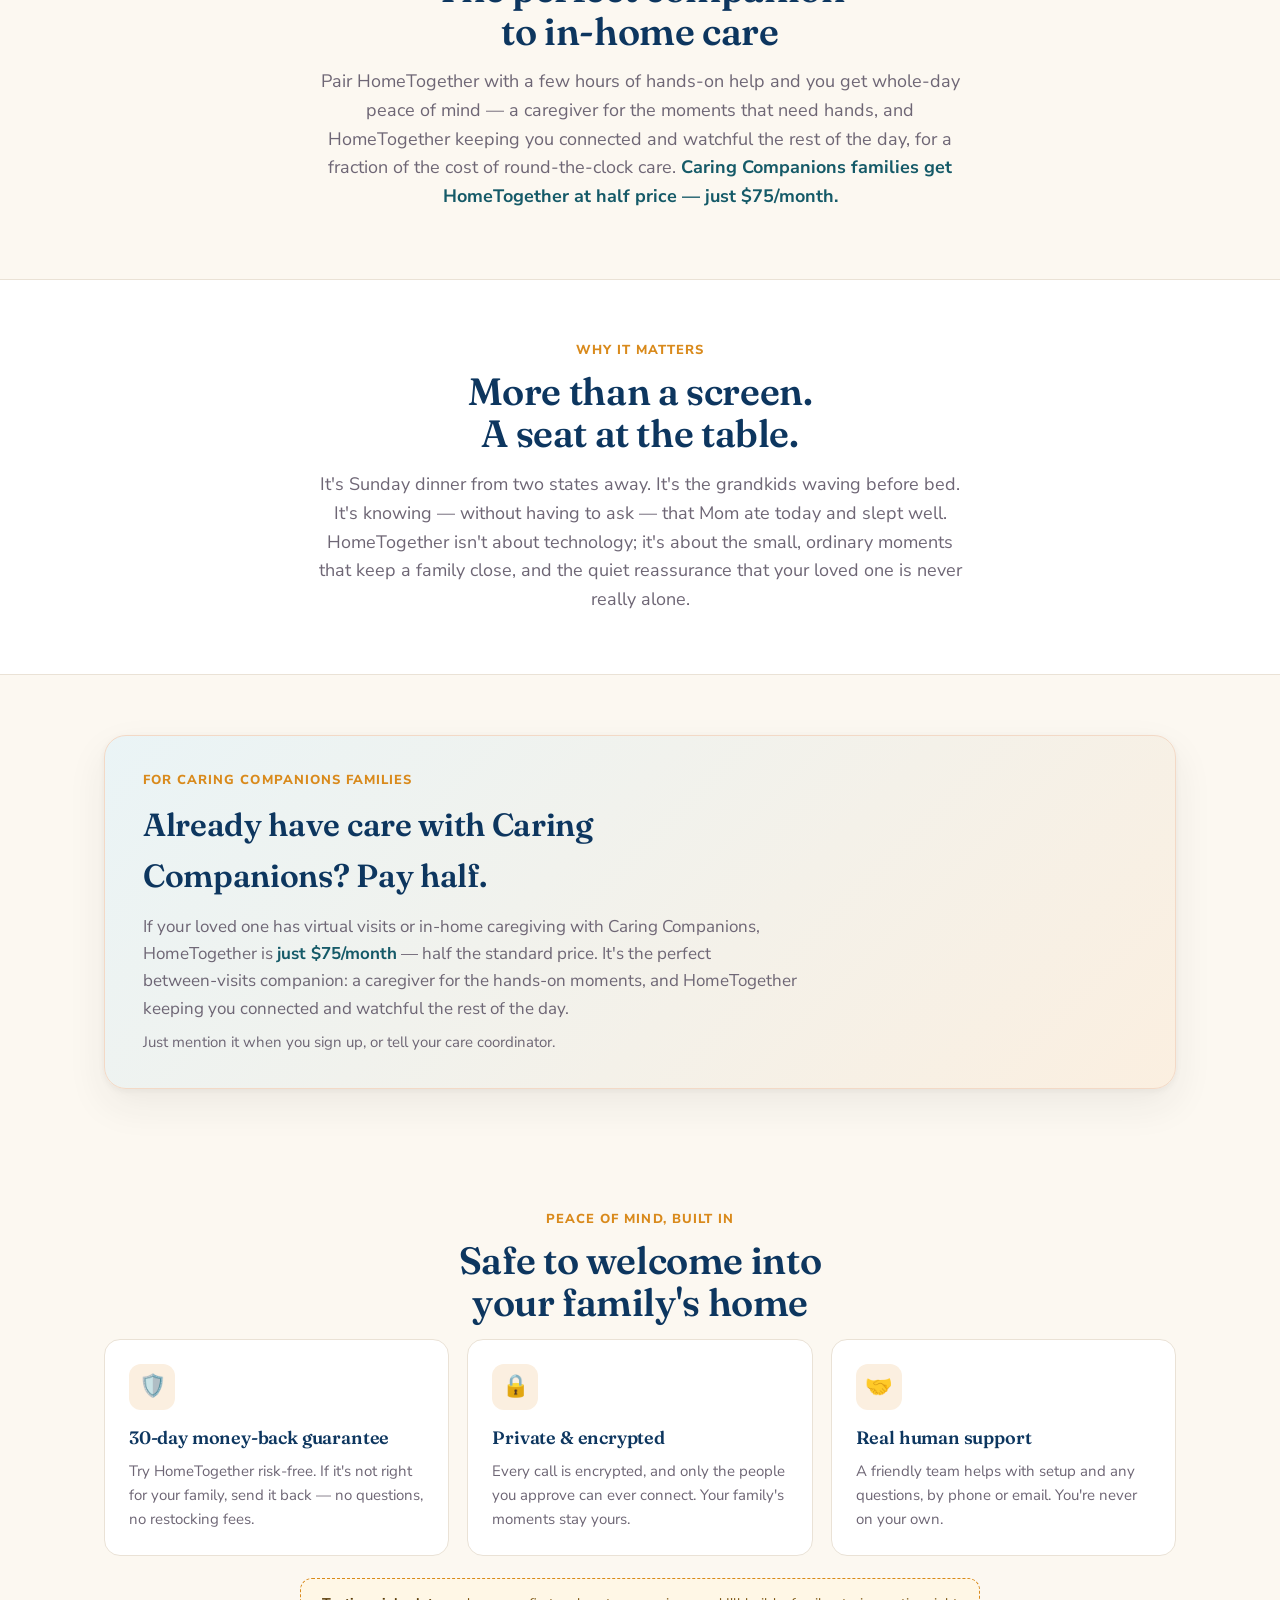
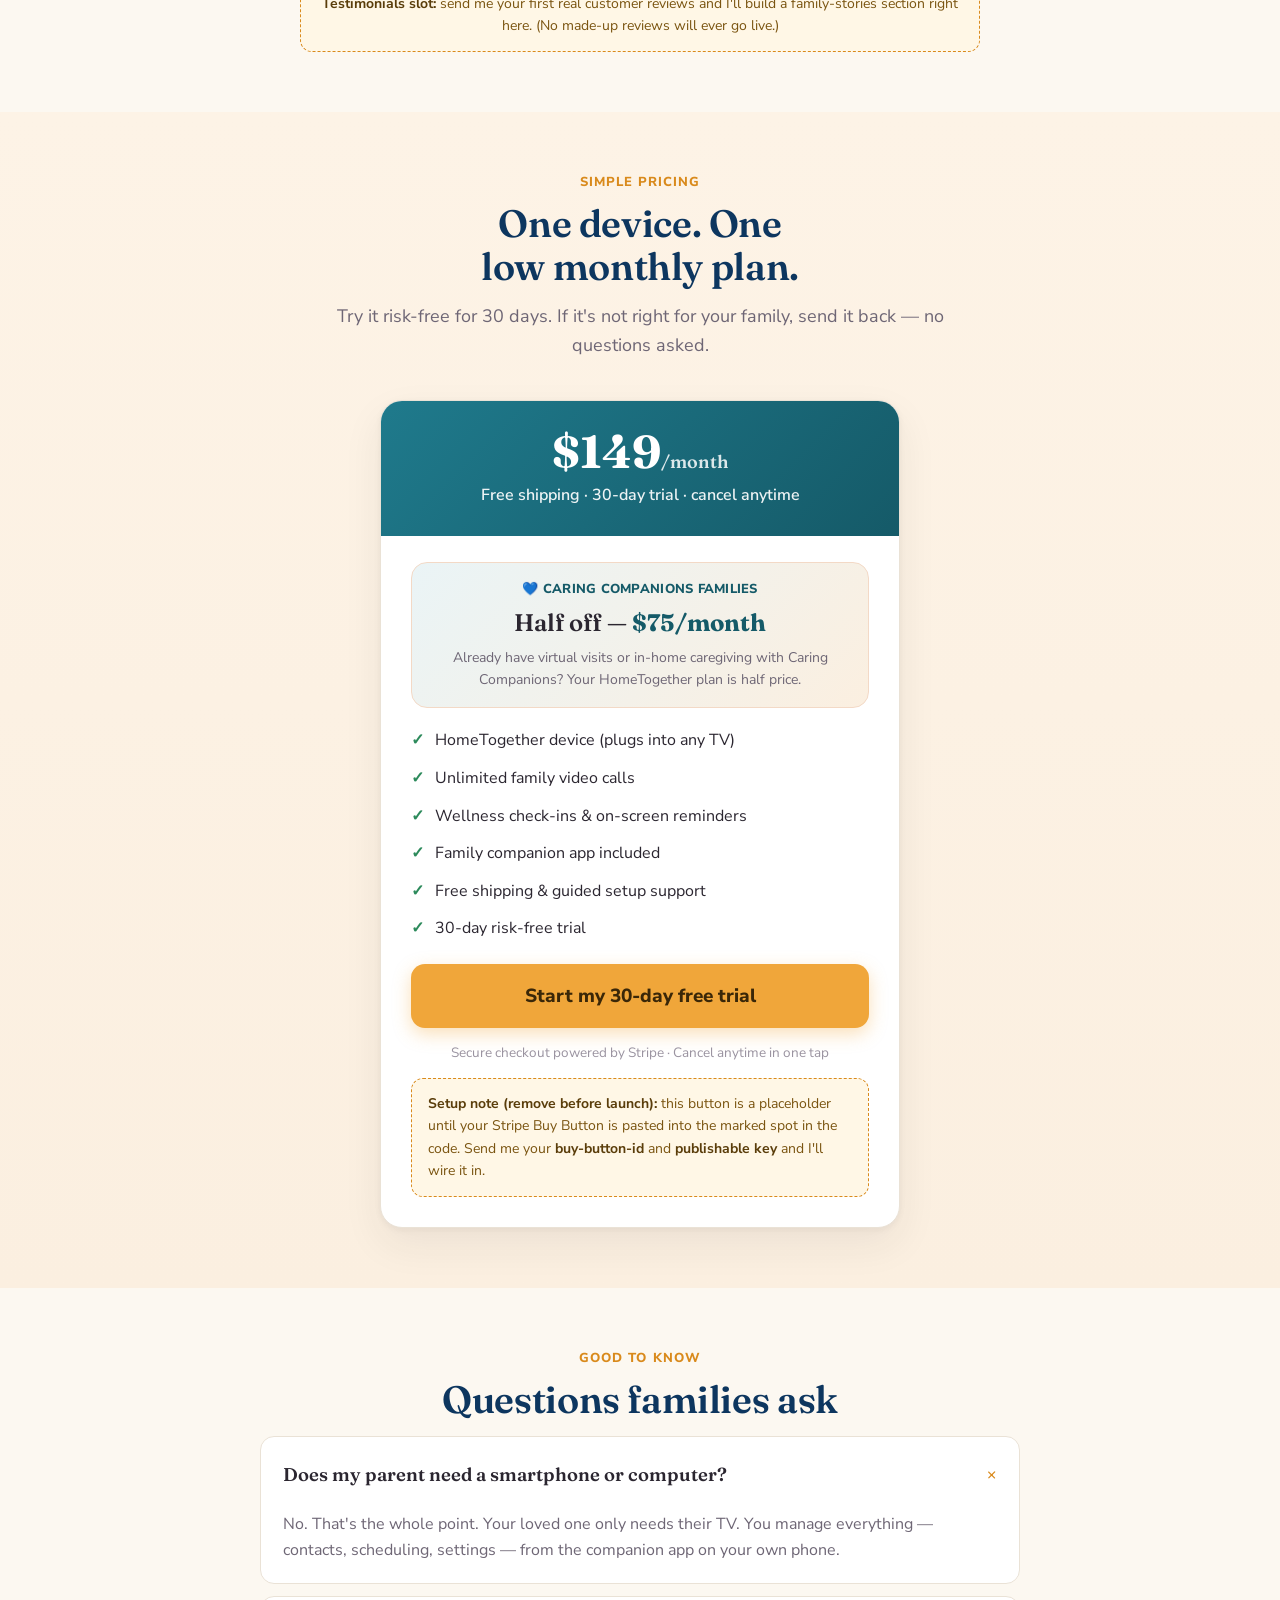
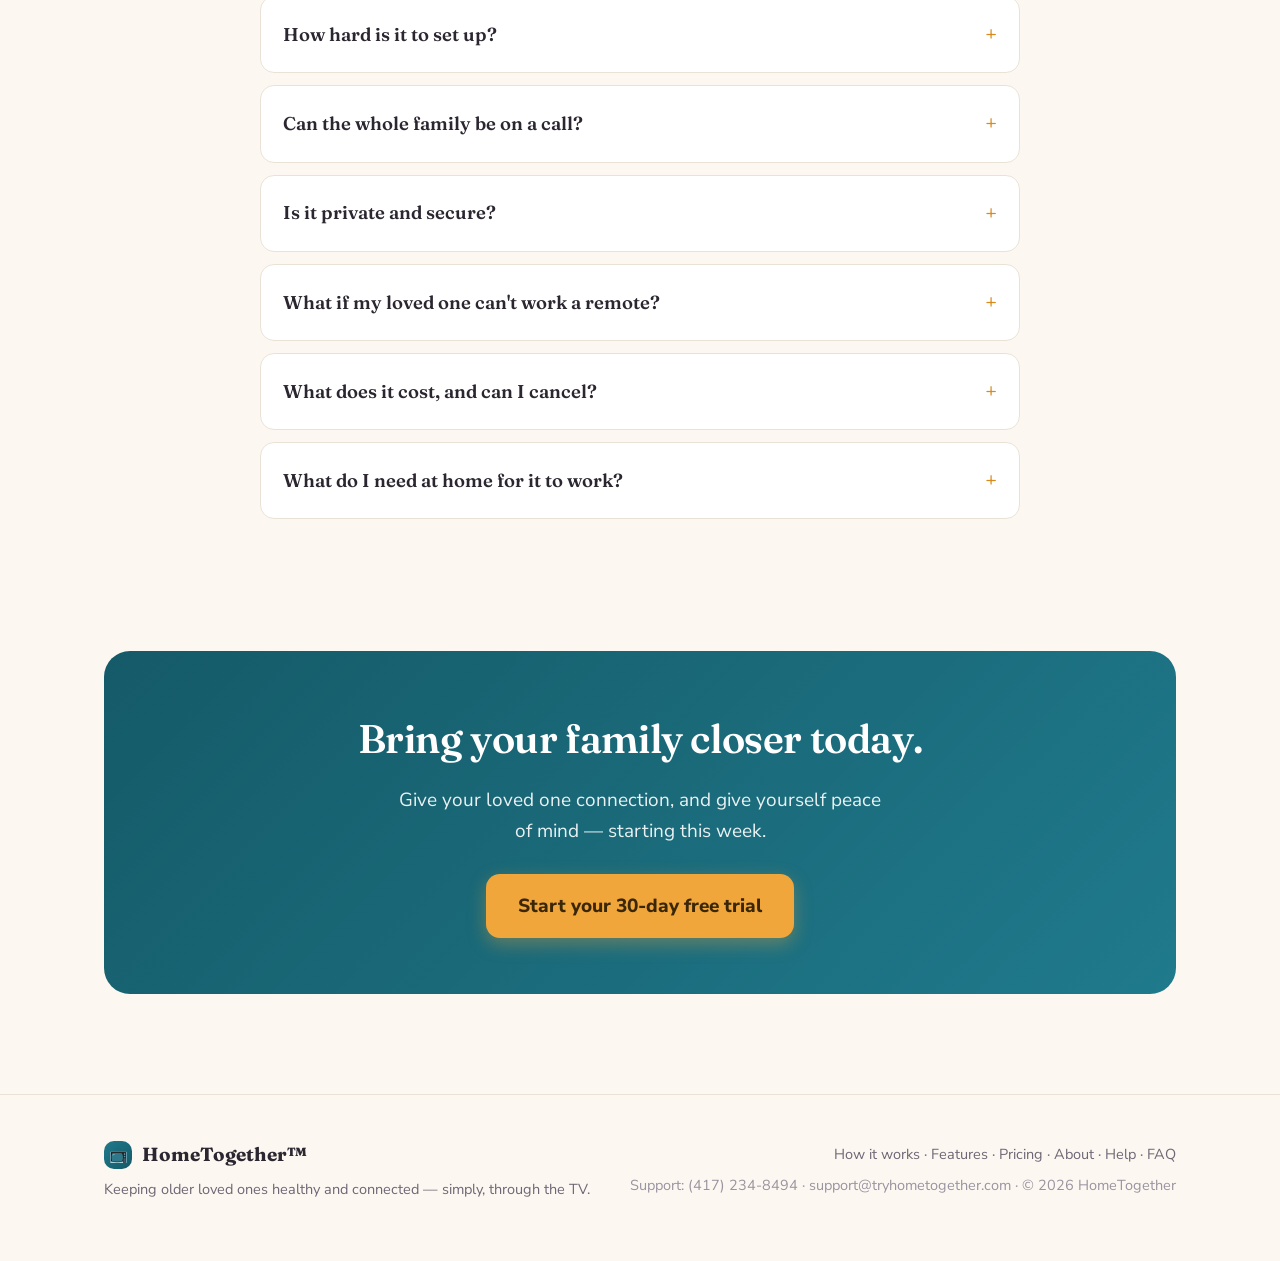
==== commit 17a70e67: "Fill support contact site-wide: (417) 234-8494 + support@tryhometogether.com tel:/mailto: links in t" ====
--- a/index.html
+++ b/index.html
@@ -54,20 +54,20 @@
       <div class="tv">
         <div class="tv-screen">
           <div class="call-strip">
-            <div class="face"><span class="ava" style="background:#c79a4e">M</span><small>Mom</small></div>
-            <div class="face"><span class="ava" style="background:#7ba0c2">S</span><small>Sarah</small></div>
-            <div class="face"><span class="ava" style="background:#d8a48c">L</span><small>Little Leo</small></div>
+            <div class="face"><span class="ava" style="background:#F0A63A">M</span><small>Mom</small></div>
+            <div class="face"><span class="ava" style="background:#8FD1C7">S</span><small>Sarah</small></div>
+            <div class="face"><span class="ava" style="background:#F3B0A0">L</span><small>Little Leo</small></div>
           </div>
           <div class="call-bar">
-            <span class="cbtn" style="background:#fff;color:#0D365F">🎤</span>
-            <span class="cbtn" style="background:#fff;color:#0D365F">📷</span>
+            <span class="cbtn" style="background:#fff;color:#1F7A8C">🎤</span>
+            <span class="cbtn" style="background:#fff;color:#1F7A8C">📷</span>
             <span class="cbtn" style="background:#E2554B;color:#fff">✕</span>
           </div>
         </div>
       </div>
       <div class="tv-neck"></div><div class="tv-stand"></div>
       <div class="float-badge fb1"><span class="ic" style="background:var(--good-bg)">💚</span>Wellness check: All good today</div>
-      <div class="float-badge fb2"><span class="ic" style="background:#eef1f4">🔔</span>“Time for your medication, Mom”</div>
+      <div class="float-badge fb2"><span class="ic" style="background:#EAF4F6">🔔</span>“Time for your medication, Mom”</div>
     </div>
   </div>
 </section>
@@ -274,7 +274,7 @@
     </div>
     <div style="text-align:right;">
       <div><a href="#how">How it works</a> · <a href="#features">Features</a> · <a href="#pricing">Pricing</a> · <a href="about.html">About</a> · <a href="help.html">Help</a> · <a href="#faq">FAQ</a></div>
-      <div style="margin-top:8px;color:var(--faint);">Support: <span>[add phone &amp; email]</span> · &copy; 2026 HomeTogether</div>
+      <div style="margin-top:8px;color:var(--faint);">Support: (417) 234-8494 &middot; support@tryhometogether.com · &copy; 2026 HomeTogether</div>
     </div>
   </div>
 </footer>
--- a/styles.css
+++ b/styles.css
@@ -1,15 +1,15 @@
 :root{
-    /* Caring Companions / mo-care palette */
-    --ivory:#faf9f6; --panel:#FFFFFF; --panel-warm:#f4f0e7;
-    --ink:#16283a; --muted:#55677a; --faint:#8a978f;
-    --sea:#0D365F;            /* brand blue */
-    --sea-deep:#0E3760;
-    --honey:#96692a;          /* bronze accent */
-    --honey-deep:#7a551f;
-    --rose:#e9e0cf;
-    --border:#e4e1d8;
+    --ivory:#FCF8F1; --panel:#FFFFFF; --panel-warm:#FBEFE0;
+    --ink:#2B2630; --muted:#6E6675; --faint:#9A93A0;
+    --heading:#0D365F;        /* navy logo blue — matches mo-care */
+    --sea:#1F7A8C;            /* trust / connection */
+    --sea-deep:#155A68;
+    --honey:#F0A63A;          /* warmth / CTA */
+    --honey-deep:#D98A1C;
+    --rose:#F3D9C6;
+    --border:#EAE2D6;
     --good:#2C8A5B; --good-bg:#E3F3EA;
-    --shadow:0 2px 6px rgba(22,40,58,.05), 0 16px 40px rgba(22,40,58,.07);
+    --shadow:0 2px 6px rgba(43,38,48,.05), 0 16px 40px rgba(43,38,48,.07);
     --serif:'Fraunces',Georgia,serif;
     --sans:'Nunito Sans',-apple-system,BlinkMacSystemFont,'Segoe UI',Roboto,Helvetica,Arial,sans-serif;
   }
@@ -19,15 +19,15 @@
   @media (prefers-reduced-motion:reduce){html{scroll-behavior:auto;} *{transition:none!important;animation:none!important;}}
   a{color:var(--sea-deep);text-decoration:none;}
   .wrap{max-width:1120px;margin:0 auto;padding:0 24px;}
-  h1,h2,h3{font-family:var(--serif);font-weight:600;letter-spacing:-.01em;color:var(--sea);margin:0;text-wrap:balance;}
+  h1,h2,h3{font-family:var(--serif);font-weight:600;letter-spacing:-.01em;color:var(--heading);margin:0;text-wrap:balance;}
 
   /* buttons */
   .btn{display:inline-flex;align-items:center;justify-content:center;gap:9px;font-family:var(--sans);font-weight:800;
        font-size:17px;border-radius:14px;padding:15px 26px;border:none;cursor:pointer;text-decoration:none;transition:transform .12s ease,box-shadow .12s ease,background .15s ease;}
-  .btn-primary{background:var(--sea);color:var(--ivory);box-shadow:0 6px 18px rgba(13,54,95,.26);}
-  .btn-primary:hover{background:#092647;transform:translateY(-1px);color:var(--ivory);}
-  .btn-ghost{background:transparent;color:var(--sea);border:2px solid var(--sea);}
-  .btn-ghost:hover{background:#eef1f4;}
+  .btn-primary{background:var(--honey);color:#3a2708;box-shadow:0 6px 18px rgba(240,166,58,.35);}
+  .btn-primary:hover{background:var(--honey-deep);transform:translateY(-1px);color:#3a2708;}
+  .btn-ghost{background:transparent;color:var(--sea-deep);border:2px solid var(--sea);}
+  .btn-ghost:hover{background:#EAF4F6;}
   .btn-lg{font-size:19px;padding:17px 32px;}
 
   /* header */
@@ -48,7 +48,7 @@
   .hero-grid{display:grid;grid-template-columns:1.05fr .95fr;gap:44px;align-items:center;}
   .eyebrow{display:inline-flex;align-items:center;gap:8px;background:var(--panel-warm);color:var(--honey-deep);font-weight:800;font-size:13px;letter-spacing:.03em;text-transform:uppercase;padding:7px 14px;border-radius:999px;margin-bottom:20px;}
   .hero h1{font-size:clamp(34px,5.2vw,54px);line-height:1.04;}
-  .hero h1 .u{color:var(--honey);}
+  .hero h1 .u{color:var(--sea);}
   .hero p.sub{font-size:20px;color:var(--muted);margin:20px 0 28px;max-width:34ch;}
   .hero .cta-row{display:flex;flex-wrap:wrap;gap:14px;align-items:center;}
   .hero .price-note{font-size:15px;color:var(--muted);margin-top:16px;}
@@ -60,7 +60,7 @@
   /* TV mock */
   .tv-scene{position:relative;}
   .tv{background:#20242b;border-radius:18px;padding:14px;box-shadow:var(--shadow);}
-  .tv-screen{background:linear-gradient(160deg,#1a4d78,#0D365F 60%,#0a2a4a);border-radius:8px;aspect-ratio:16/10;padding:16px;display:flex;flex-direction:column;gap:12px;position:relative;overflow:hidden;}
+  .tv-screen{background:linear-gradient(160deg,#2C6E8F,#1F7A8C 60%,#155A68);border-radius:8px;aspect-ratio:16/10;padding:16px;display:flex;flex-direction:column;gap:12px;position:relative;overflow:hidden;}
   .call-strip{display:flex;gap:10px;flex:1;}
   .face{flex:1;border-radius:10px;background:rgba(255,255,255,.14);display:flex;flex-direction:column;align-items:center;justify-content:center;gap:8px;color:#fff;border:1px solid rgba(255,255,255,.18);}
   .ava{width:52px;height:52px;border-radius:50%;display:flex;align-items:center;justify-content:center;font-weight:800;font-size:20px;color:#20242b;font-family:var(--sans);}
@@ -118,7 +118,7 @@
   .price-body .btn{width:100%;}
   .price-fine{text-align:center;color:var(--faint);font-size:13.5px;margin-top:14px;}
   .checkout-slot{margin-top:6px;}
-  .cc-offer{background:linear-gradient(135deg,#f1ede3,#efe6d5);border:1px solid var(--rose);border-radius:16px;padding:16px 18px;margin:0 0 20px;text-align:center;}
+  .cc-offer{background:linear-gradient(135deg,#EAF4F6,#FBEFE0);border:1px solid var(--rose);border-radius:16px;padding:16px 18px;margin:0 0 20px;text-align:center;}
   .cc-offer-tag{font-weight:800;font-size:13px;letter-spacing:.02em;color:var(--sea-deep);text-transform:uppercase;}
   .cc-offer-price{font-family:var(--serif);font-size:24px;font-weight:600;color:var(--ink);margin:4px 0 4px;}
   .cc-offer-price b{color:var(--sea-deep);}
@@ -129,7 +129,7 @@
   .spec-list{list-style:none;margin:0;padding:0;display:flex;flex-direction:column;gap:10px;}
   .spec-list li{position:relative;padding-left:24px;color:var(--muted);font-size:15.5px;}
   .spec-list li::before{content:"✓";position:absolute;left:0;color:var(--good);font-weight:900;}
-  .cc-band{background:linear-gradient(135deg,#f1ede3,#efe6d5);border:1px solid var(--rose);border-radius:22px;padding:34px 38px;box-shadow:var(--shadow);}
+  .cc-band{background:linear-gradient(135deg,#EAF4F6,#FBEFE0);border:1px solid var(--rose);border-radius:22px;padding:34px 38px;box-shadow:var(--shadow);}
   .cc-band-text{max-width:66ch;}
   @media (max-width:860px){ .specs-grid{grid-template-columns:1fr;} .cc-band{padding:26px 24px;} }
 
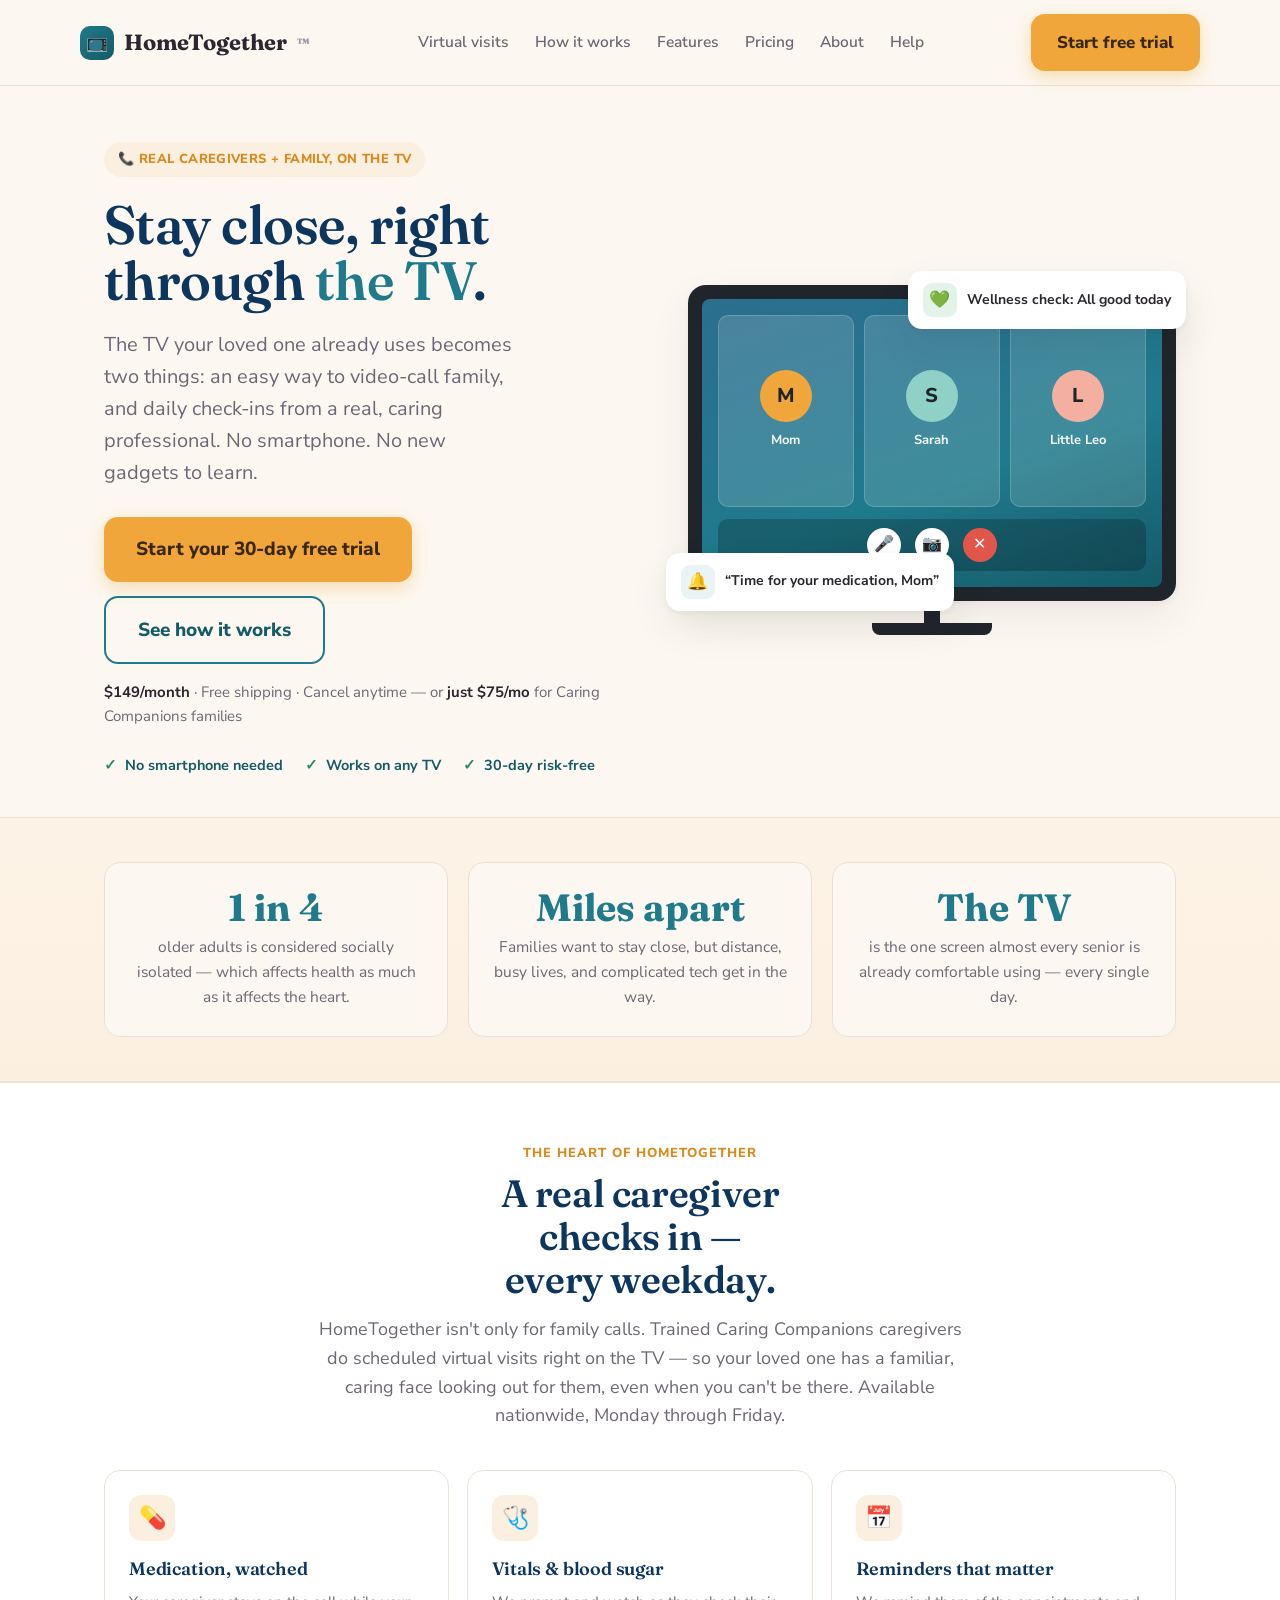
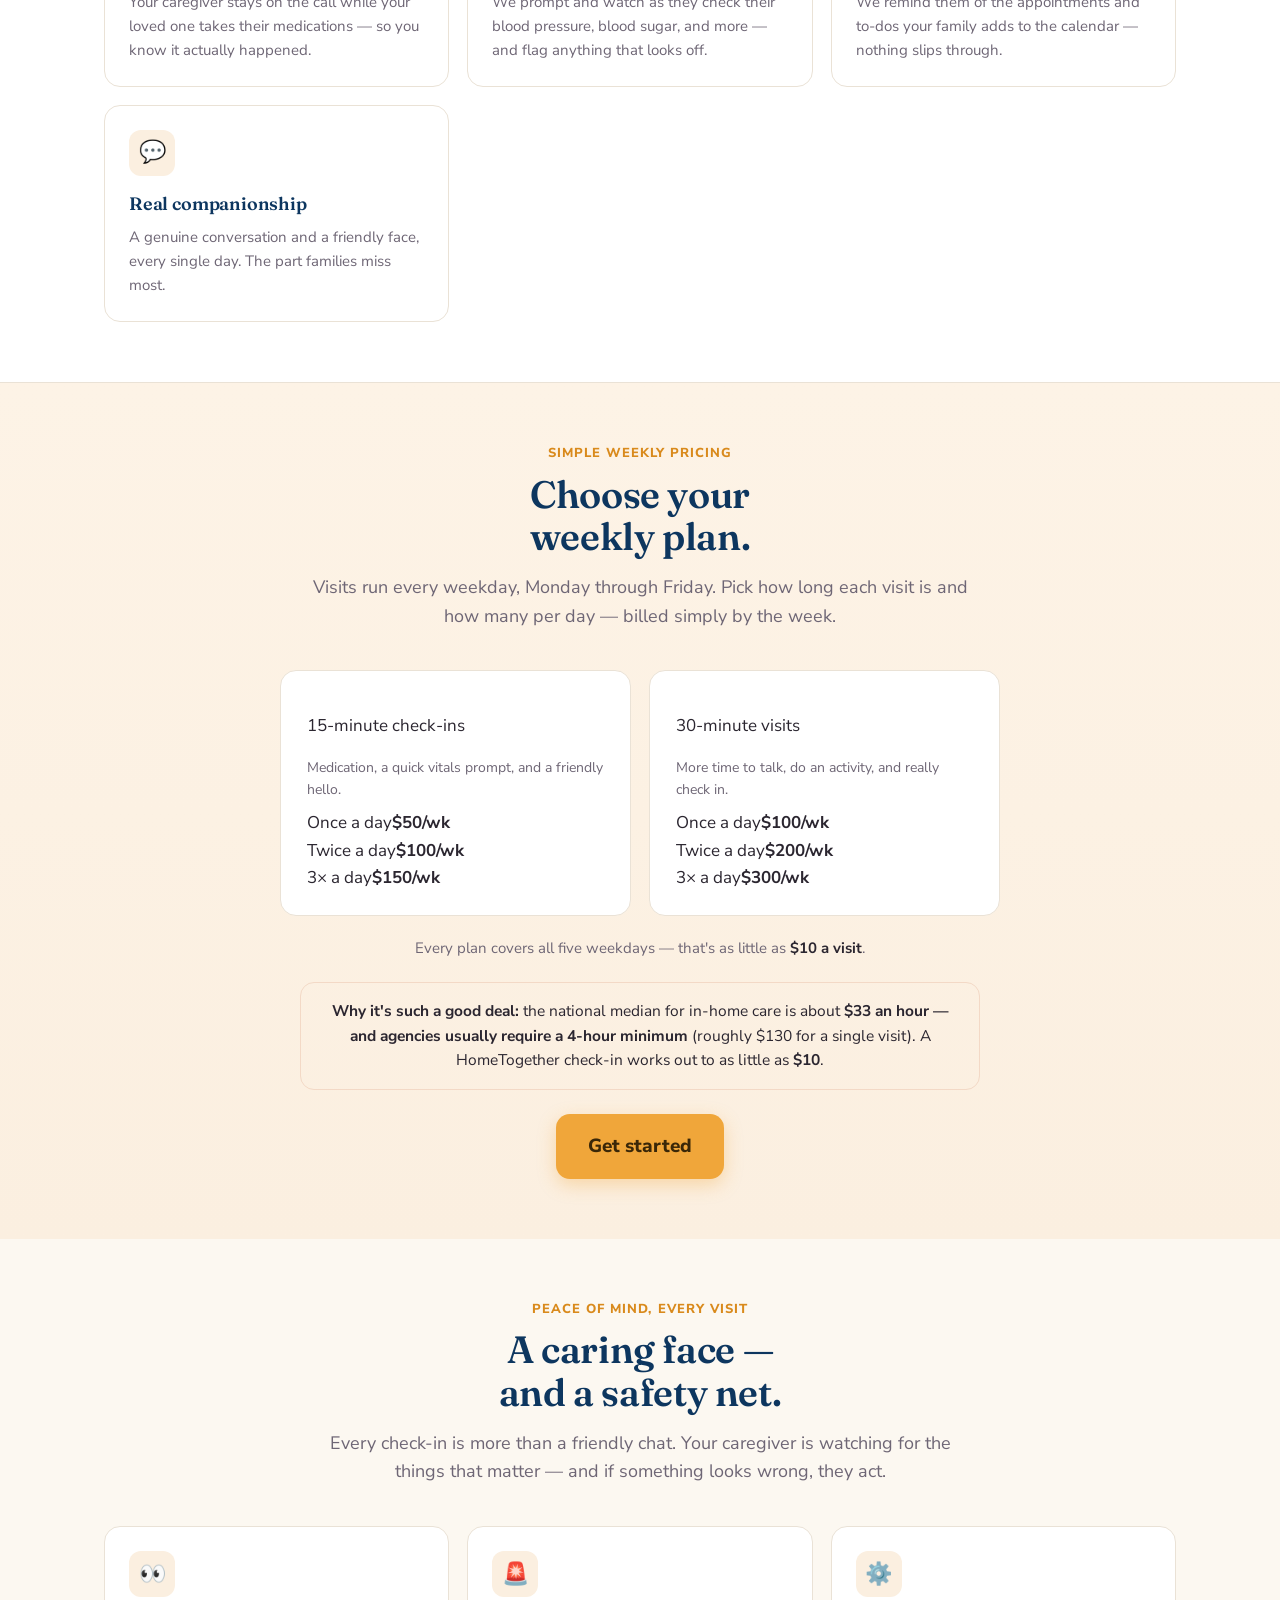
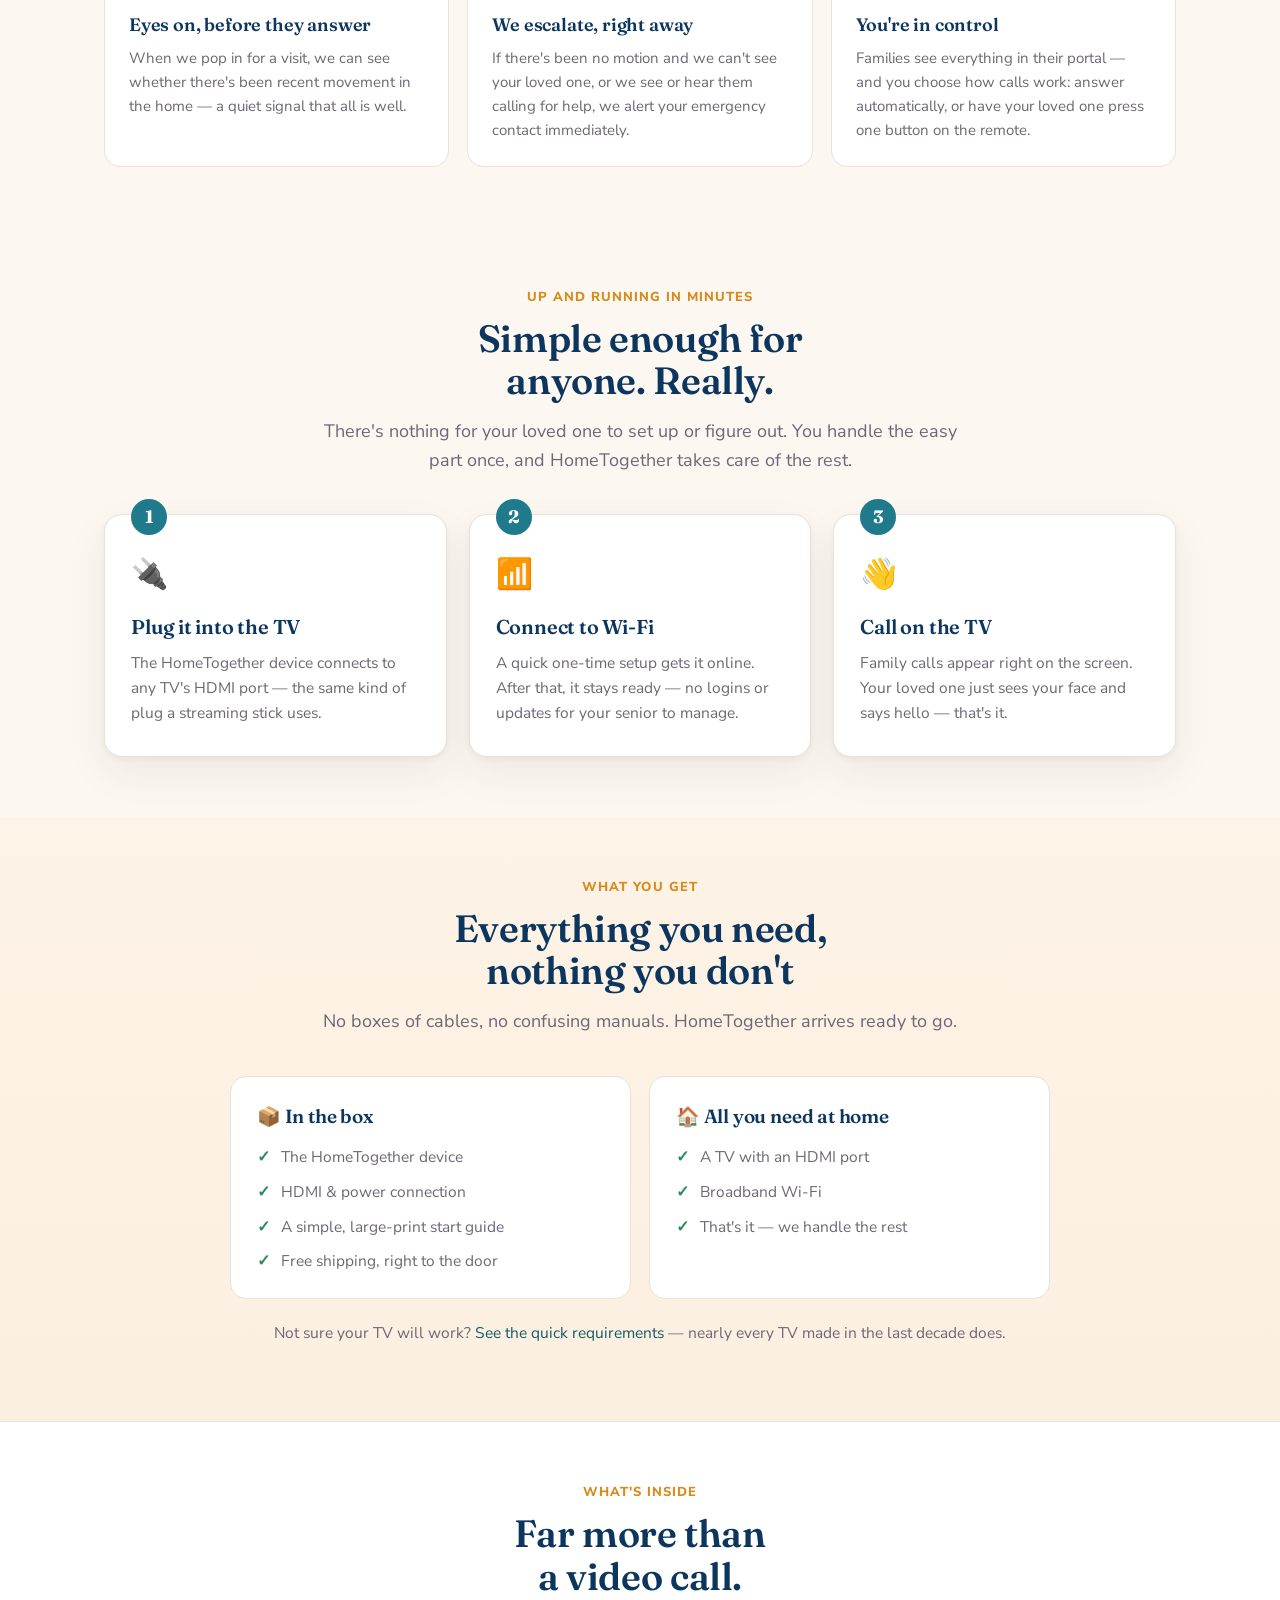
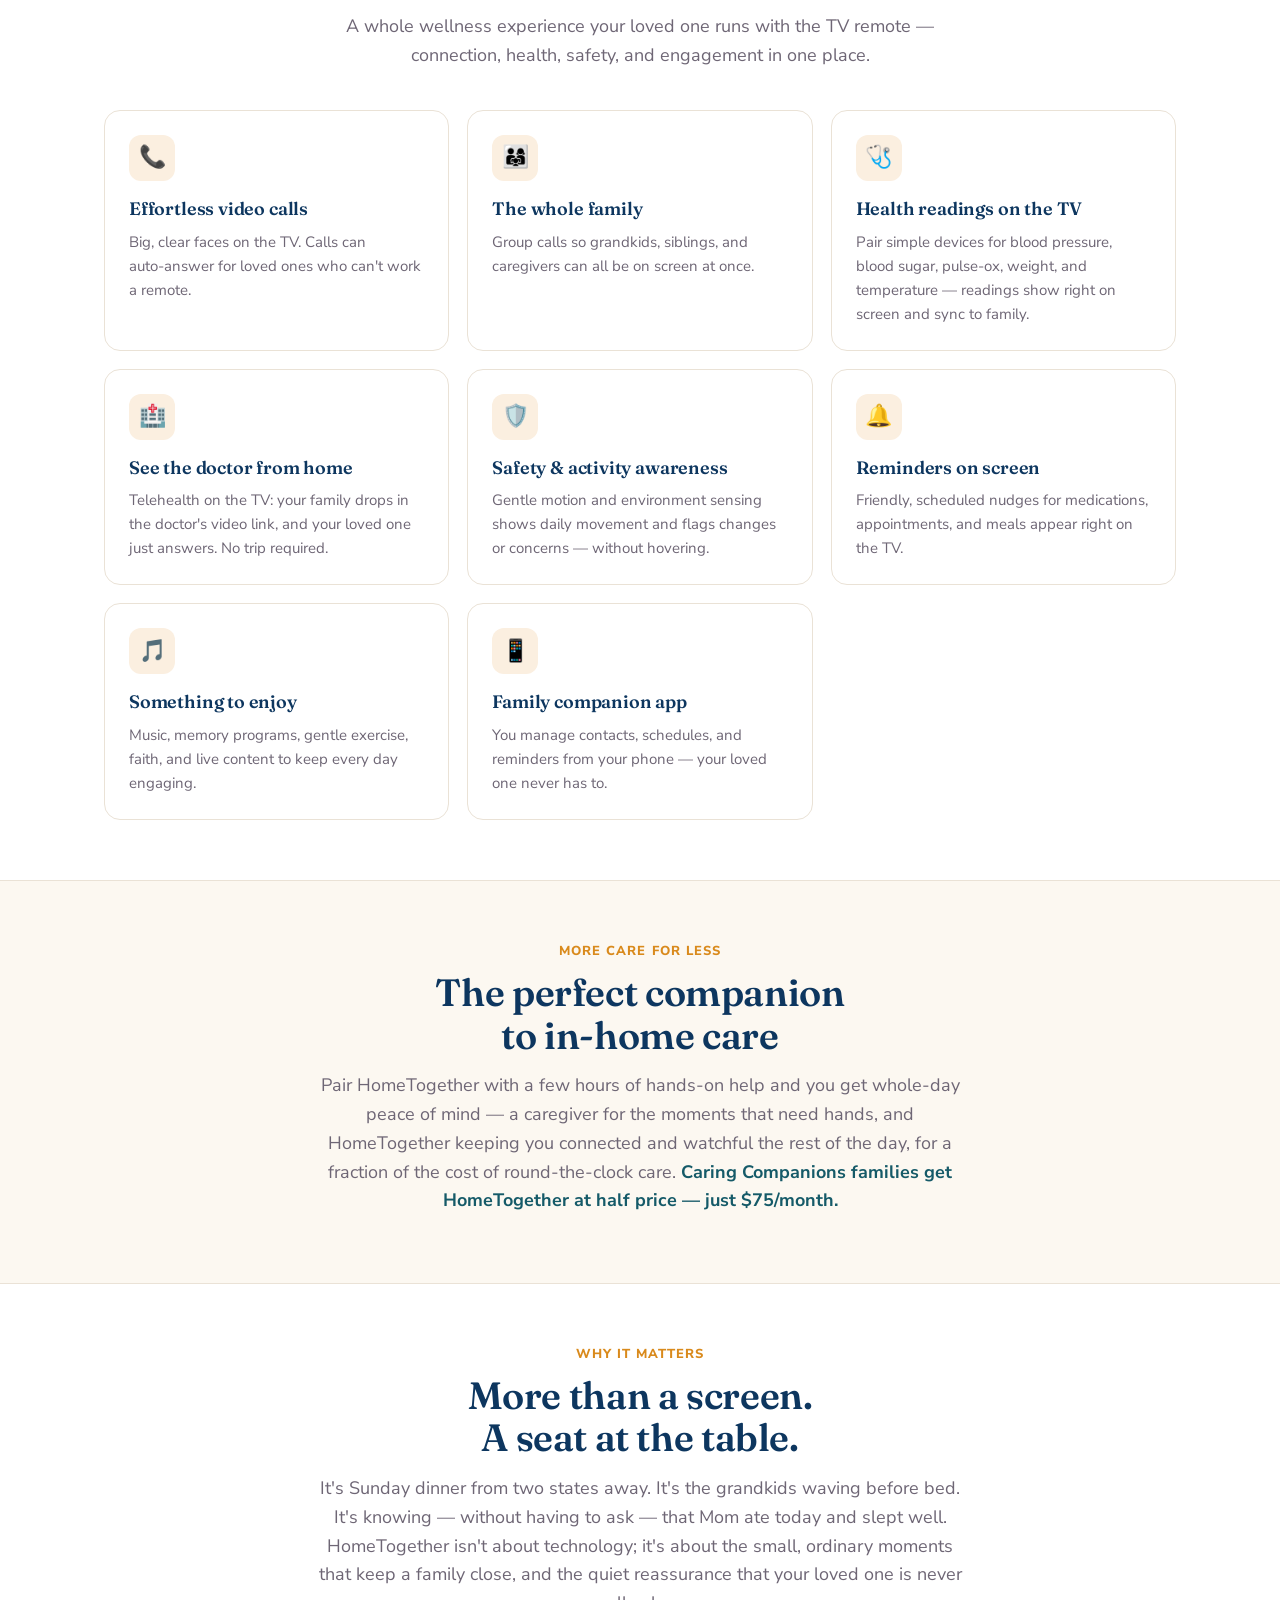
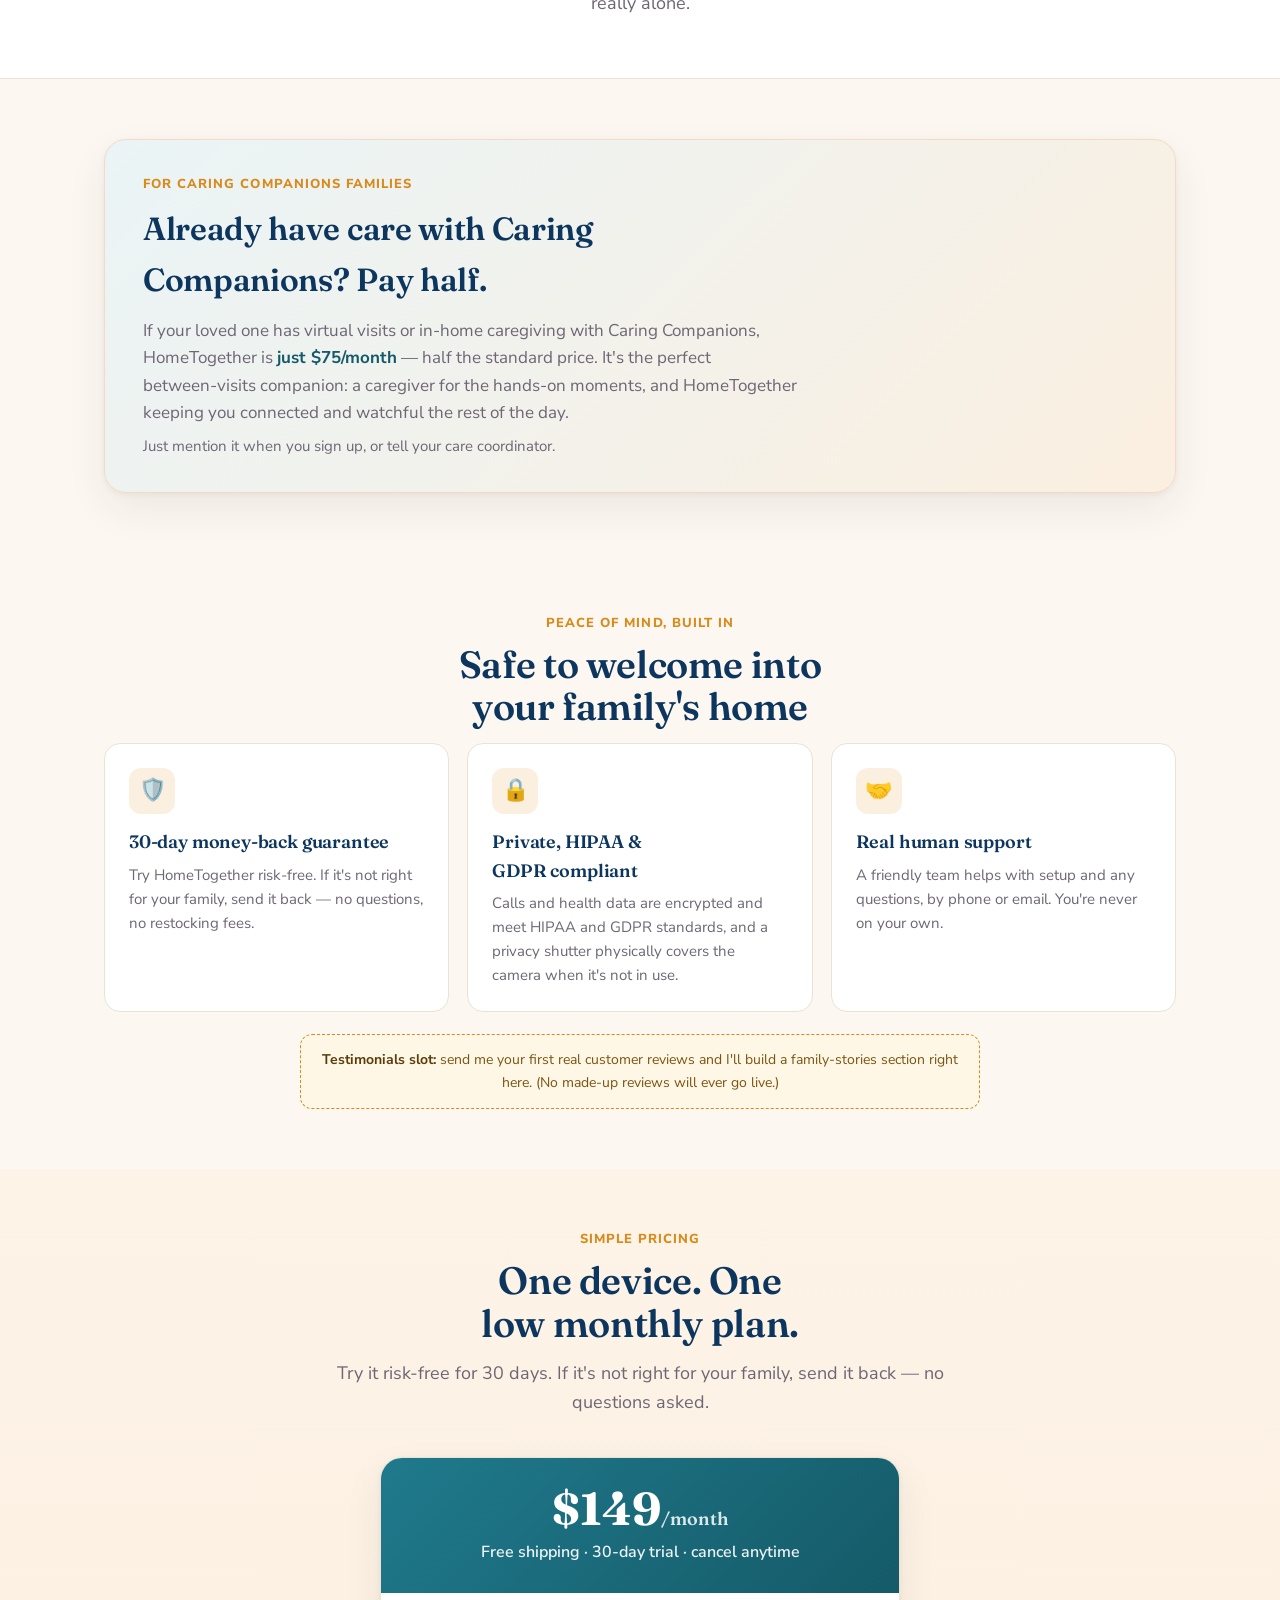
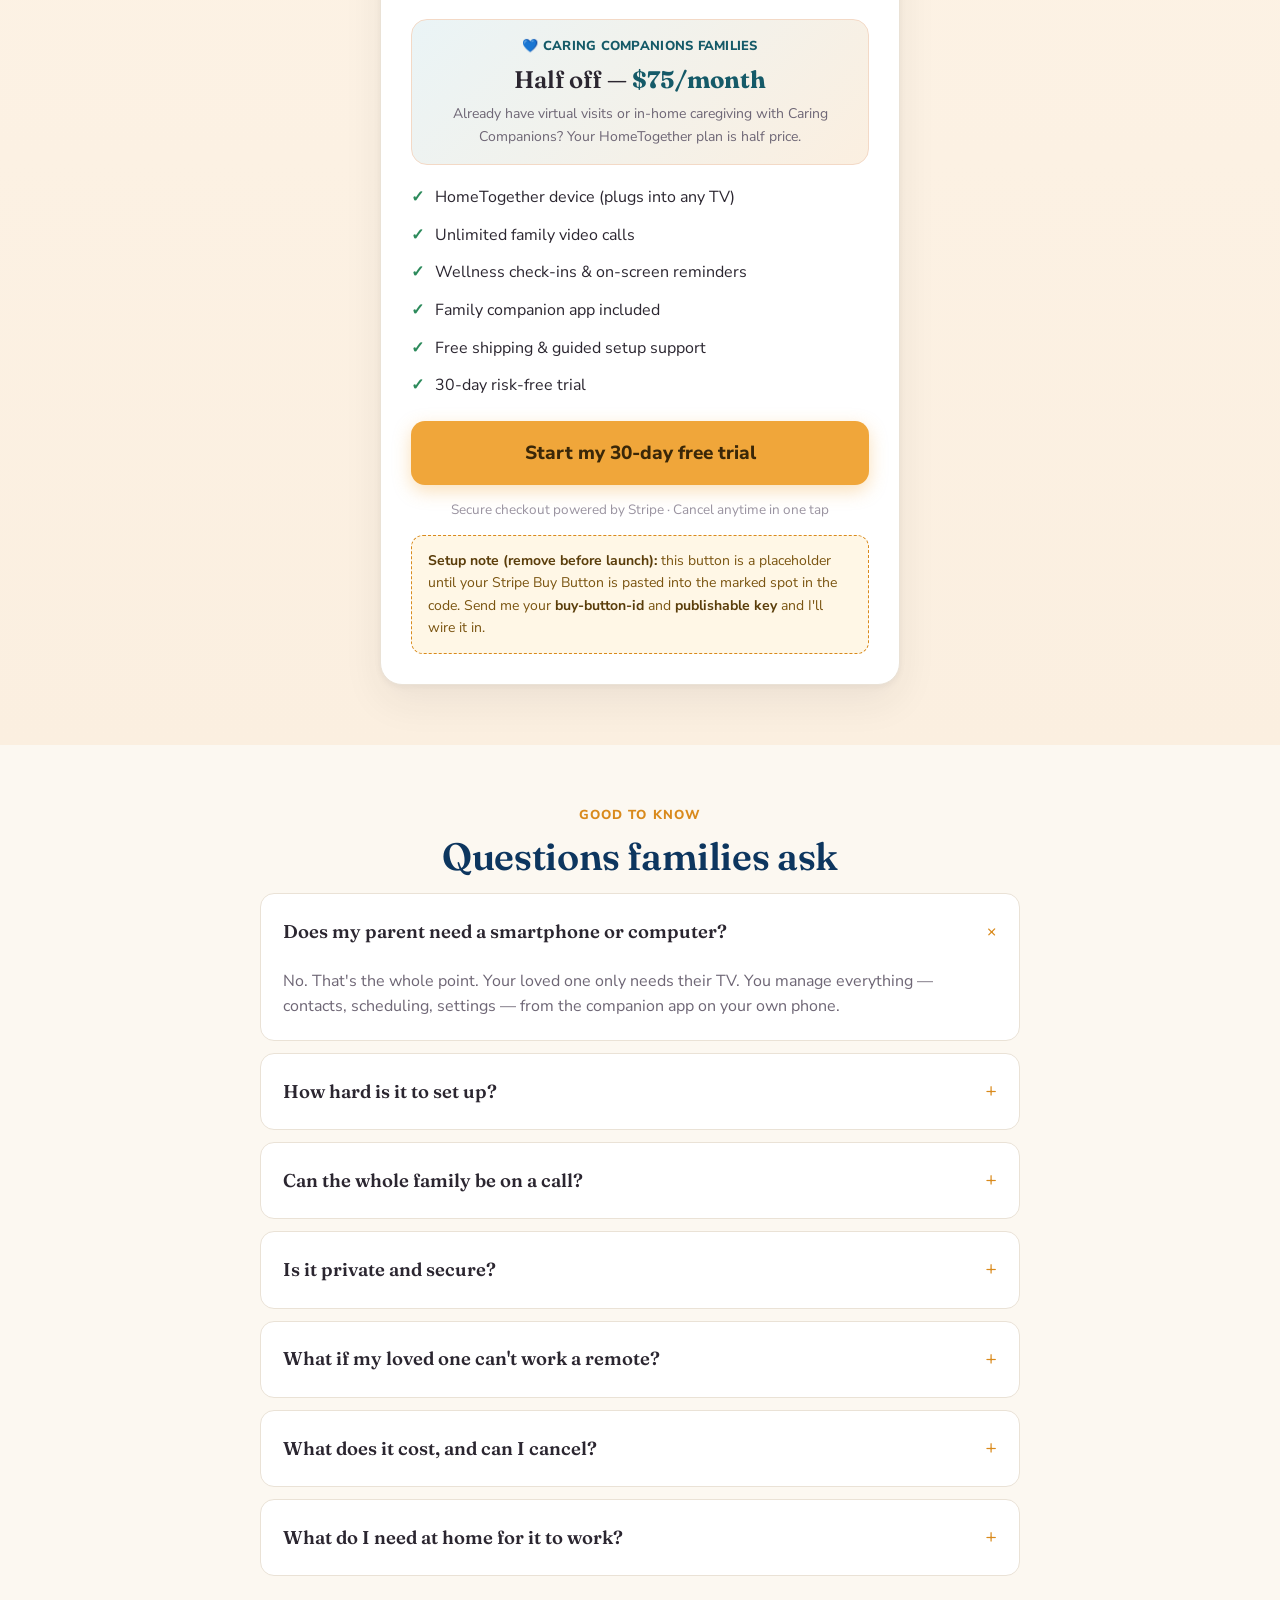
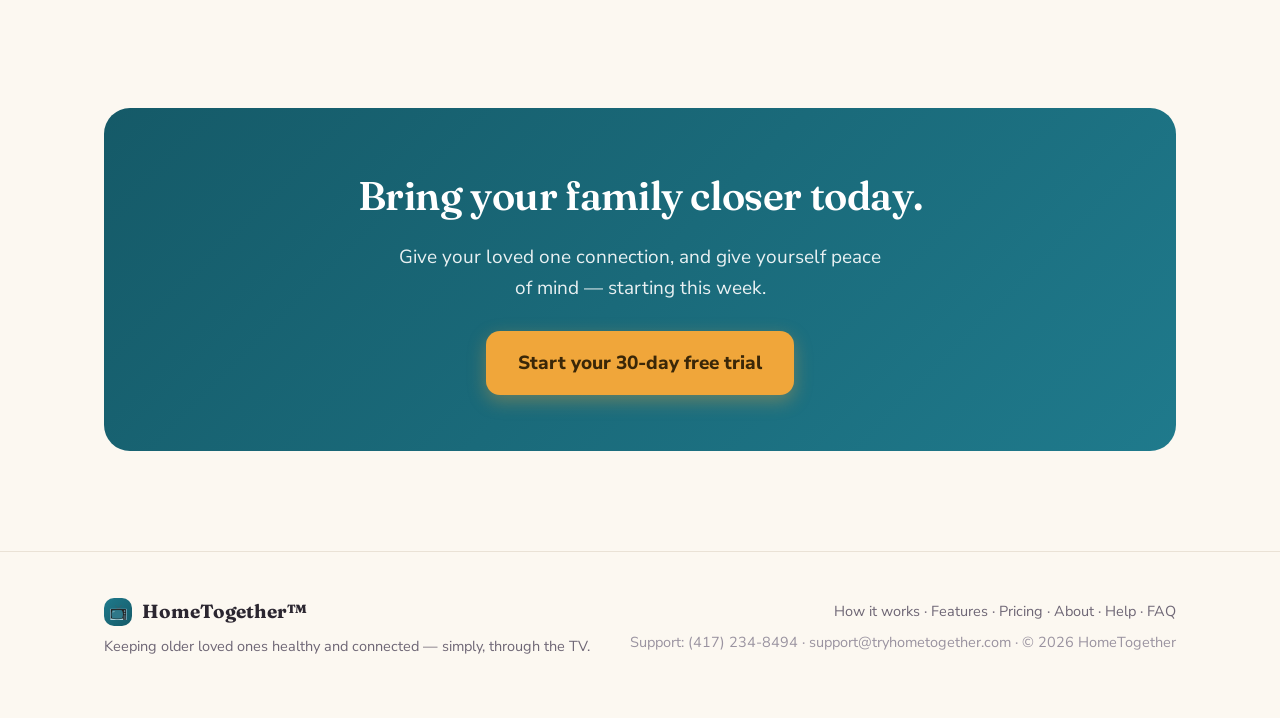
==== commit ab030d7e: "Add proactive-safety section + family controls (per Samantha + Vantiva docs) - New 'A caring face an" ====
--- a/index.html
+++ b/index.html
@@ -4,7 +4,7 @@
 <meta charset="utf-8">
 <meta name="viewport" content="width=device-width, initial-scale=1">
 <title>HomeTogether — Stay Close, Right Through the TV</title>
-<meta name="description" content="HomeTogether turns any TV into an easy, secure way for seniors to video call family and get gentle daily check-ins — no smartphone, no complicated tech. $149/month, or half off ($75/mo) for Caring Companions families. 30-day risk-free trial, free shipping.">
+<meta name="description" content="HomeTogether brings real caregiver check-ins and family video calls to any TV — no smartphone needed. Trained caregivers watch medications, prompt vitals, and give daily companionship nationwide. 15-min visits $10, 30-min $20, Monday–Friday.">
 <link rel="canonical" href="https://tryhometogether.com/">
 <meta property="og:type" content="website">
 <meta property="og:title" content="HomeTogether — Stay Close, Right Through the TV">
@@ -22,6 +22,7 @@
   <div class="wrap row">
     <a class="brand" href="#top"><span class="mark">📺</span>HomeTogether<span class="tm">™</span></a>
     <nav class="main">
+      <a href="#visits">Virtual visits</a>
       <a href="#how">How it works</a>
       <a href="#features">Features</a>
       <a href="#pricing">Pricing</a>
@@ -36,9 +37,9 @@
 <section class="hero">
   <div class="wrap hero-grid">
     <div>
-      <span class="eyebrow">📞 TV video calling for seniors</span>
+      <span class="eyebrow">📞 Real caregivers + family, on the TV</span>
       <h1>Stay close, right through <span class="u">the TV</span>.</h1>
-      <p class="sub">HomeTogether turns the TV your loved one already uses into an easy, secure way to video call family and get gentle daily check‑ins. No smartphone. No new gadgets to learn.</p>
+      <p class="sub">The TV your loved one already uses becomes two things: an easy way to video‑call family, and daily check‑ins from a real, caring professional. No smartphone. No new gadgets to learn.</p>
       <div class="cta-row">
         <a href="#pricing" class="btn btn-primary btn-lg">Start your 30‑day free trial</a>
         <a href="#how" class="btn btn-ghost btn-lg">See how it works</a>
@@ -82,6 +83,66 @@
   </div>
 </section>
 
+<section class="band" id="visits">
+  <div class="wrap">
+    <p class="sec-eyebrow">The heart of HomeTogether</p>
+    <h2 class="sec-title">A real caregiver checks in &mdash; every weekday.</h2>
+    <p class="sec-lede">HomeTogether isn't only for family calls. Trained Caring Companions caregivers do scheduled virtual visits right on the TV &mdash; so your loved one has a familiar, caring face looking out for them, even when you can't be there. Available nationwide, Monday through Friday.</p>
+    <div class="feat-grid">
+      <div class="feat"><div class="ic">💊</div><h3>Medication, watched</h3><p>Your caregiver stays on the call while your loved one takes their medications &mdash; so you know it actually happened.</p></div>
+      <div class="feat"><div class="ic">🩺</div><h3>Vitals &amp; blood sugar</h3><p>We prompt and watch as they check their blood pressure, blood sugar, and more &mdash; and flag anything that looks off.</p></div>
+      <div class="feat"><div class="ic">📅</div><h3>Reminders that matter</h3><p>We remind them of the appointments and to‑dos your family adds to the calendar &mdash; nothing slips through.</p></div>
+      <div class="feat"><div class="ic">💬</div><h3>Real companionship</h3><p>A genuine conversation and a friendly face, every single day. The part families miss most.</p></div>
+    </div>
+  </div>
+</section>
+
+<section class="band-warm" id="visit-pricing">
+  <div class="wrap">
+    <p class="sec-eyebrow">Simple weekly pricing</p>
+    <h2 class="sec-title">Choose your weekly plan.</h2>
+    <p class="sec-lede">Visits run every weekday, Monday through Friday. Pick how long each visit is and how many per day &mdash; billed simply by the week.</p>
+    <div class="specs-grid" style="max-width:720px">
+      <div class="spec-card">
+        <p class="wk-title">15&#8209;minute check&#8209;ins</p>
+        <p style="margin:0 0 8px;font-size:14px;color:var(--muted)">Medication, a quick vitals prompt, and a friendly hello.</p>
+        <div class="wk-rows">
+          <div class="wk-row"><span>Once a day</span><b>$50<span class="per">/wk</span></b></div>
+          <div class="wk-row"><span>Twice a day</span><b>$100<span class="per">/wk</span></b></div>
+          <div class="wk-row"><span>3&times; a day</span><b>$150<span class="per">/wk</span></b></div>
+        </div>
+      </div>
+      <div class="spec-card">
+        <p class="wk-title">30&#8209;minute visits</p>
+        <p style="margin:0 0 8px;font-size:14px;color:var(--muted)">More time to talk, do an activity, and really check in.</p>
+        <div class="wk-rows">
+          <div class="wk-row"><span>Once a day</span><b>$100<span class="per">/wk</span></b></div>
+          <div class="wk-row"><span>Twice a day</span><b>$200<span class="per">/wk</span></b></div>
+          <div class="wk-row"><span>3&times; a day</span><b>$300<span class="per">/wk</span></b></div>
+        </div>
+      </div>
+    </div>
+    <p style="text-align:center;color:var(--muted);margin-top:20px;font-size:15px">Every plan covers all five weekdays &mdash; that's as little as <b style="color:var(--ink)">$10 a visit</b>.</p>
+    <div style="max-width:680px;margin:22px auto 0;background:var(--soft-teal);border:1px solid var(--rose);border-radius:14px;padding:16px 22px;text-align:center">
+      <p style="margin:0;font-size:15.5px;color:var(--ink);line-height:1.6"><b>Why it's such a good deal:</b> the national median for in‑home care is about <b>$33 an hour &mdash; and agencies usually require a 4‑hour minimum</b> (roughly $130 for a single visit). A HomeTogether check‑in works out to as little as <b>$10</b>.</p>
+    </div>
+    <div style="text-align:center;margin-top:24px"><a href="#pricing" class="btn btn-primary btn-lg">Get started</a></div>
+  </div>
+</section>
+
+<section id="safety">
+  <div class="wrap">
+    <p class="sec-eyebrow">Peace of mind, every visit</p>
+    <h2 class="sec-title">A caring face &mdash; and a safety net.</h2>
+    <p class="sec-lede">Every check‑in is more than a friendly chat. Your caregiver is watching for the things that matter &mdash; and if something looks wrong, they act.</p>
+    <div class="feat-grid">
+      <div class="feat"><div class="ic">👀</div><h3>Eyes on, before they answer</h3><p>When we pop in for a visit, we can see whether there's been recent movement in the home &mdash; a quiet signal that all is well.</p></div>
+      <div class="feat"><div class="ic">🚨</div><h3>We escalate, right away</h3><p>If there's been no motion and we can't see your loved one, or we see or hear them calling for help, we alert your emergency contact immediately.</p></div>
+      <div class="feat"><div class="ic">⚙️</div><h3>You're in control</h3><p>Families see everything in their portal &mdash; and you choose how calls work: answer automatically, or have your loved one press one button on the remote.</p></div>
+    </div>
+  </div>
+</section>
+
 <section id="how">
   <div class="wrap">
     <p class="sec-eyebrow">Up and running in minutes</p>
@@ -126,15 +187,17 @@
 <section class="band" id="features">
   <div class="wrap">
     <p class="sec-eyebrow">What's inside</p>
-    <h2 class="sec-title">Connection and peace of mind, together</h2>
-    <p class="sec-lede">More than a video call — a gentle way to stay close and know your loved one is okay.</p>
+    <h2 class="sec-title">Far more than a video call.</h2>
+    <p class="sec-lede">A whole wellness experience your loved one runs with the TV remote &mdash; connection, health, safety, and engagement in one place.</p>
     <div class="feat-grid">
-      <div class="feat"><div class="ic">📞</div><h3>Effortless video calls</h3><p>Big, clear faces on the TV. Calls can answer automatically for loved ones who can't work a remote.</p></div>
+      <div class="feat"><div class="ic">📞</div><h3>Effortless video calls</h3><p>Big, clear faces on the TV. Calls can auto‑answer for loved ones who can't work a remote.</p></div>
       <div class="feat"><div class="ic">👨‍👩‍👧</div><h3>The whole family</h3><p>Group calls so grandkids, siblings, and caregivers can all be on screen at once.</p></div>
-      <div class="feat"><div class="ic">💚</div><h3>Gentle wellness awareness</h3><p>Quiet, non‑intrusive check‑ins give the family reassurance that everything's alright — without hovering.</p></div>
+      <div class="feat"><div class="ic">🩺</div><h3>Health readings on the TV</h3><p>Pair simple devices for blood pressure, blood sugar, pulse‑ox, weight, and temperature &mdash; readings show right on screen and sync to family.</p></div>
+      <div class="feat"><div class="ic">🏥</div><h3>See the doctor from home</h3><p>Telehealth on the TV: your family drops in the doctor's video link, and your loved one just answers. No trip required.</p></div>
+      <div class="feat"><div class="ic">🛡️</div><h3>Safety &amp; activity awareness</h3><p>Gentle motion and environment sensing shows daily movement and flags changes or concerns &mdash; without hovering.</p></div>
       <div class="feat"><div class="ic">🔔</div><h3>Reminders on screen</h3><p>Friendly, scheduled nudges for medications, appointments, and meals appear right on the TV.</p></div>
-      <div class="feat"><div class="ic">📱</div><h3>Family companion app</h3><p>You manage contacts, schedule calls, and stay in the loop from your own phone — the senior never has to.</p></div>
-      <div class="feat"><div class="ic">🔒</div><h3>Private &amp; secure</h3><p>Calls are encrypted and private. Only the people you approve can ever connect.</p></div>
+      <div class="feat"><div class="ic">🎵</div><h3>Something to enjoy</h3><p>Music, memory programs, gentle exercise, faith, and live content to keep every day engaging.</p></div>
+      <div class="feat"><div class="ic">📱</div><h3>Family companion app</h3><p>You manage contacts, schedules, and reminders from your phone &mdash; your loved one never has to.</p></div>
     </div>
   </div>
 </section>
@@ -178,7 +241,7 @@
     <h2 class="sec-title">Safe to welcome into your family's home</h2>
     <div class="feat-grid">
       <div class="feat"><div class="ic">🛡️</div><h3>30‑day money‑back guarantee</h3><p>Try HomeTogether risk‑free. If it's not right for your family, send it back — no questions, no restocking fees.</p></div>
-      <div class="feat"><div class="ic">🔒</div><h3>Private &amp; encrypted</h3><p>Every call is encrypted, and only the people you approve can ever connect. Your family's moments stay yours.</p></div>
+      <div class="feat"><div class="ic">🔒</div><h3>Private, HIPAA &amp; GDPR compliant</h3><p>Calls and health data are encrypted and meet HIPAA and GDPR standards, and a privacy shutter physically covers the camera when it's not in use.</p></div>
       <div class="feat"><div class="ic">🤝</div><h3>Real human support</h3><p>A friendly team helps with setup and any questions, by phone or email. You're never on your own.</p></div>
     </div>
     <div class="todo" style="max-width:680px;margin:22px auto 0;text-align:center;"><b>Testimonials slot:</b> send me your first real customer reviews and I'll build a family‑stories section right here. (No made‑up reviews will ever go live.)</div>
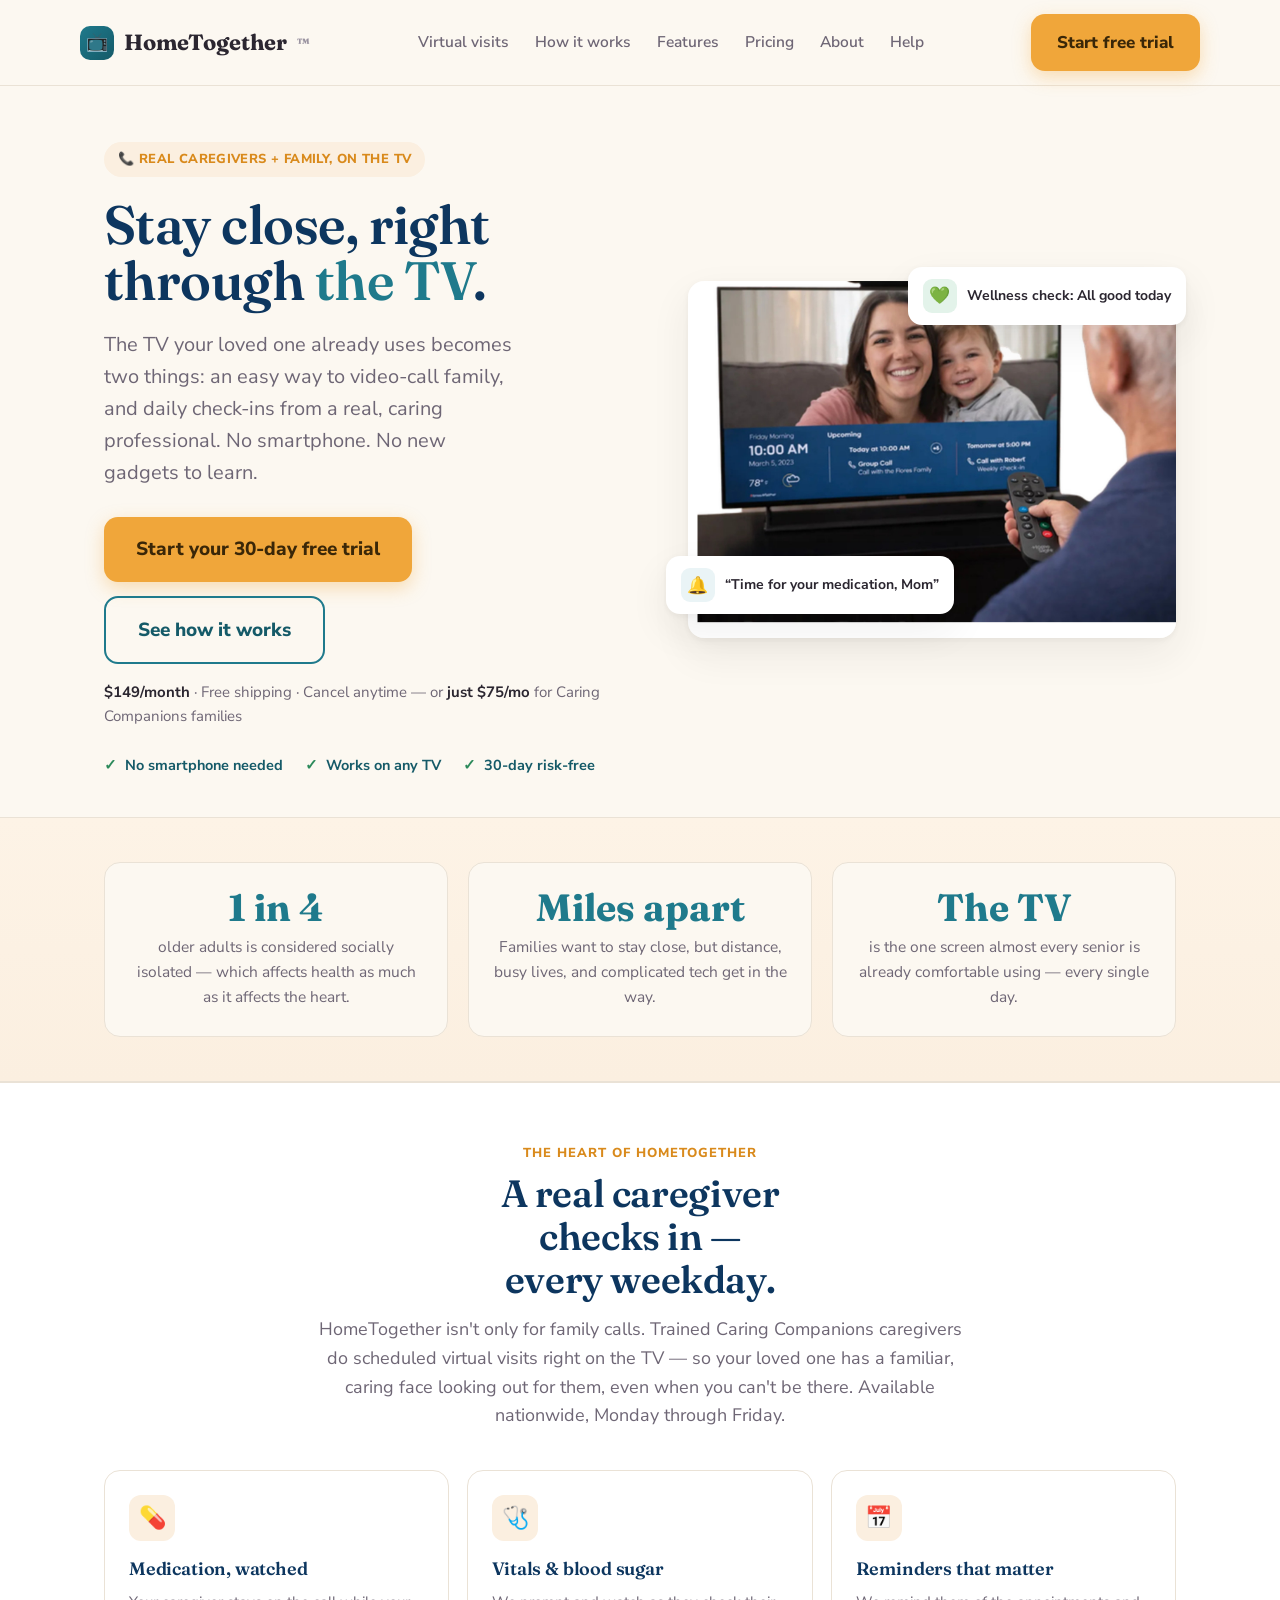
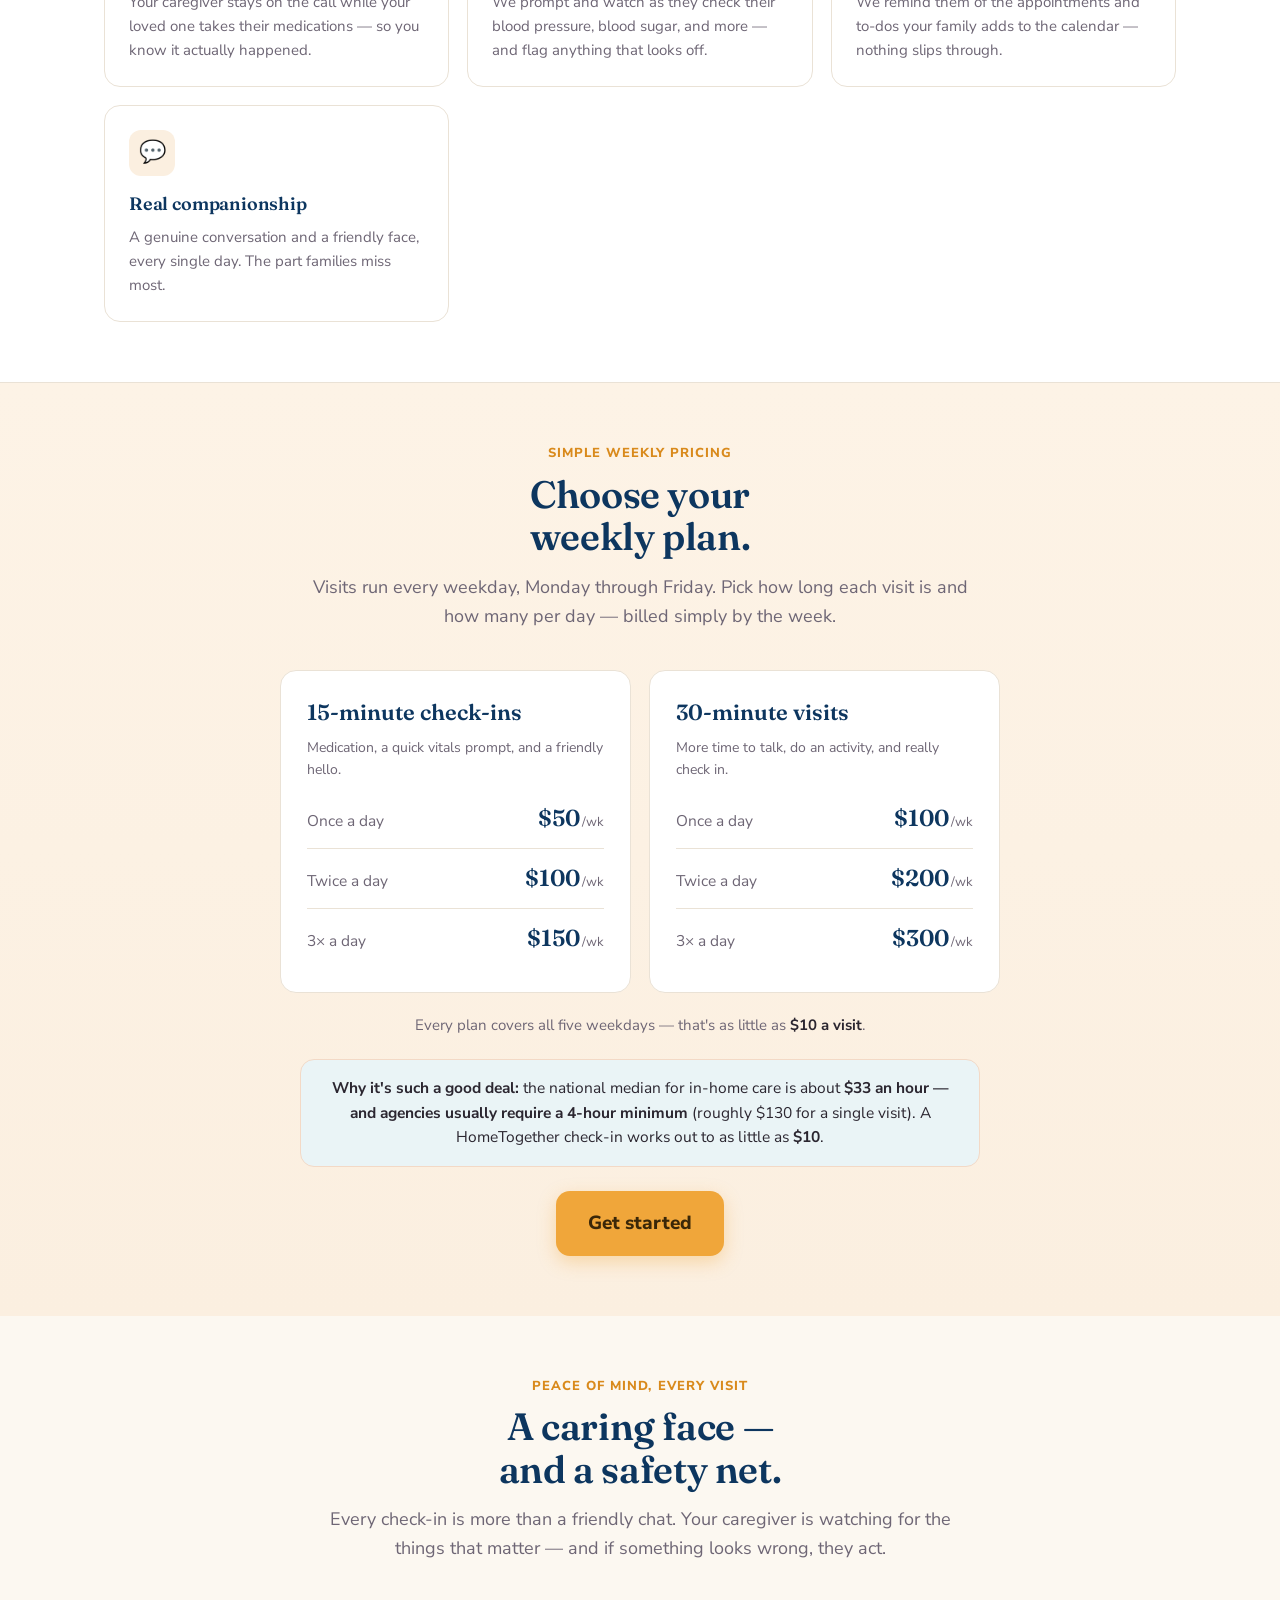
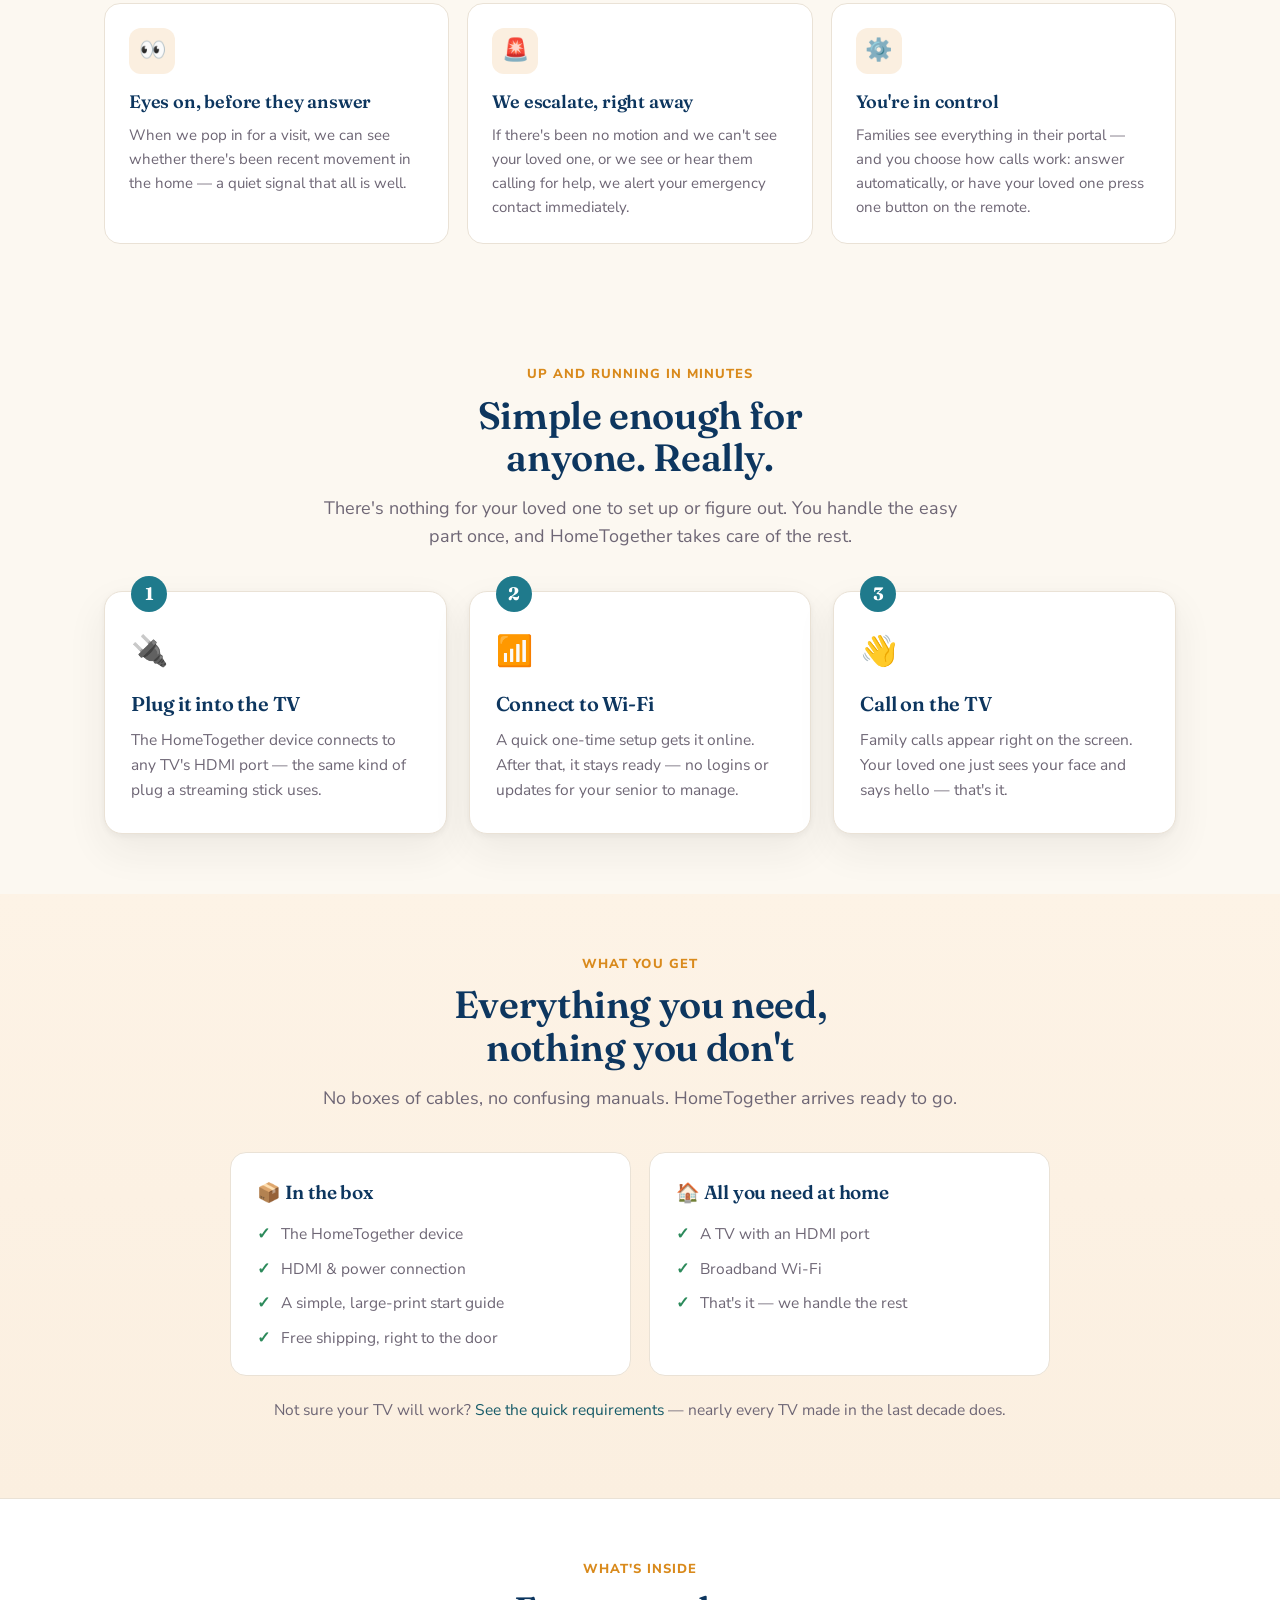
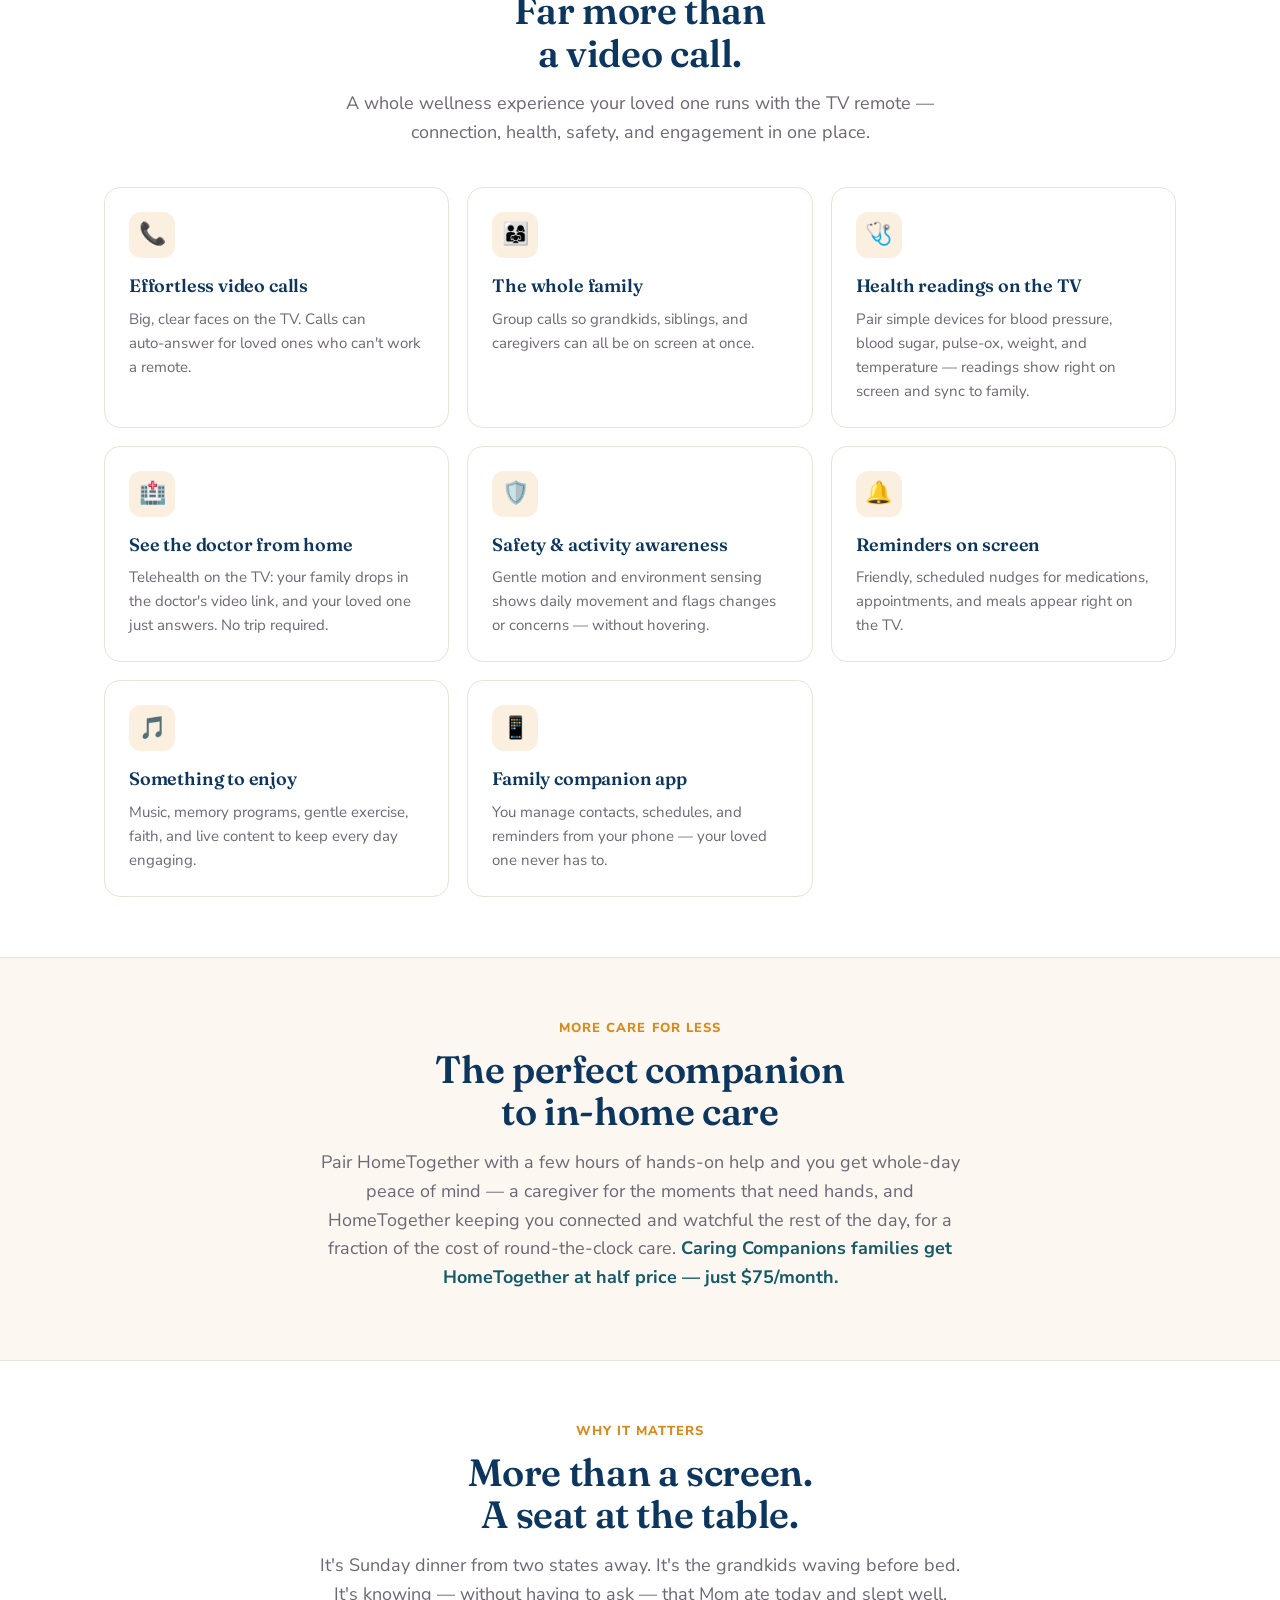
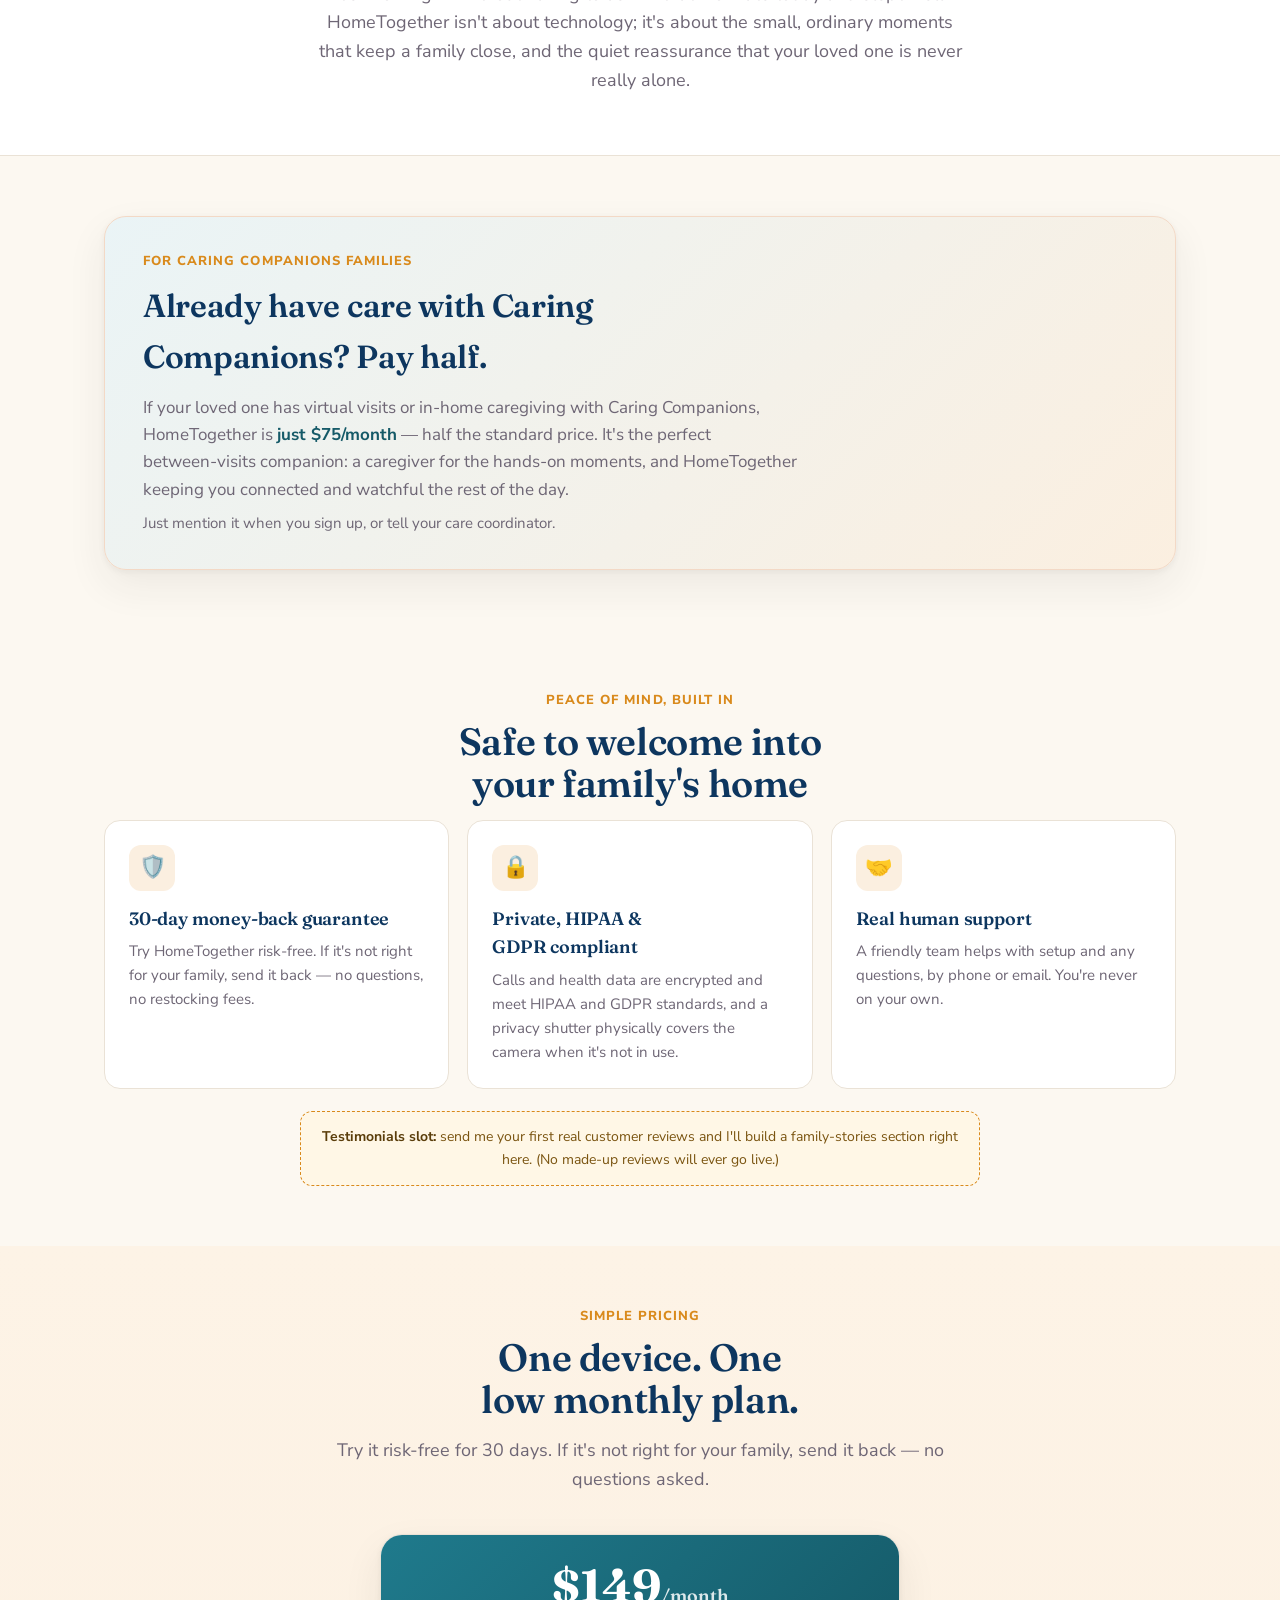
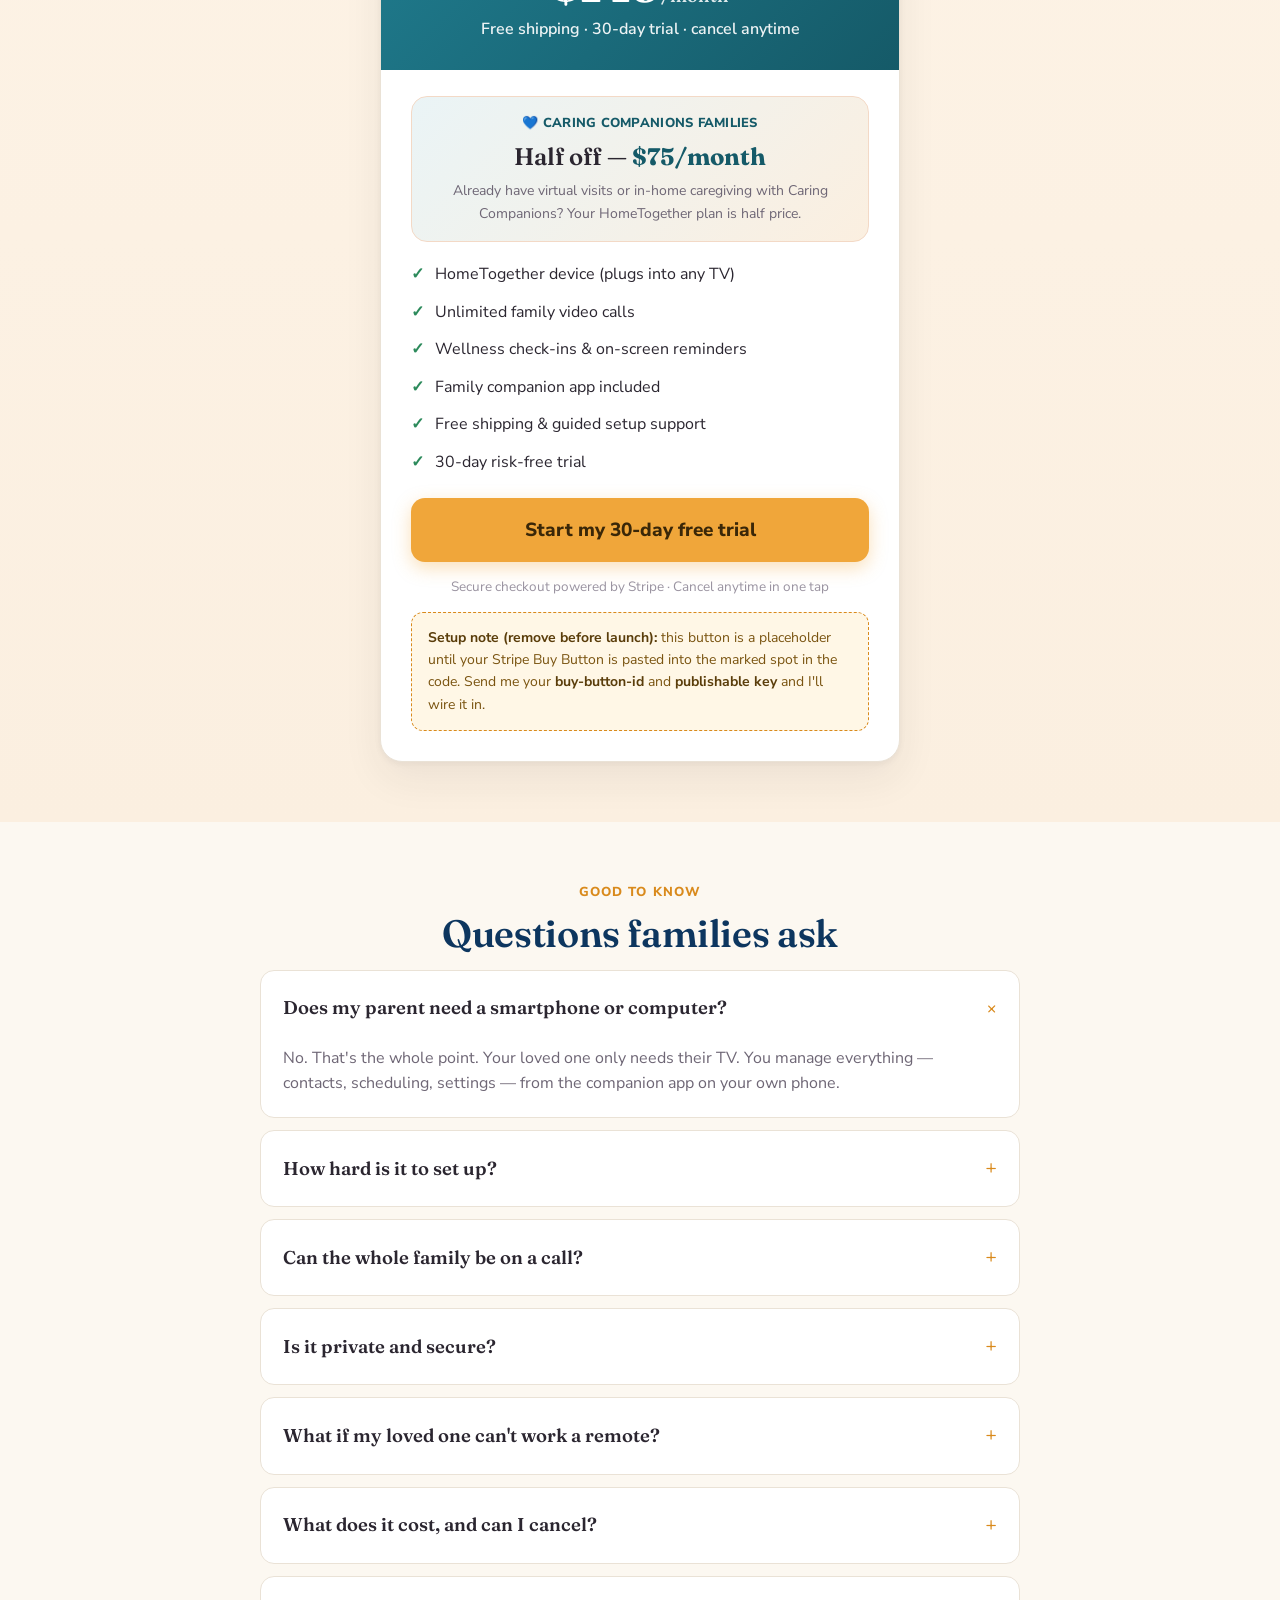
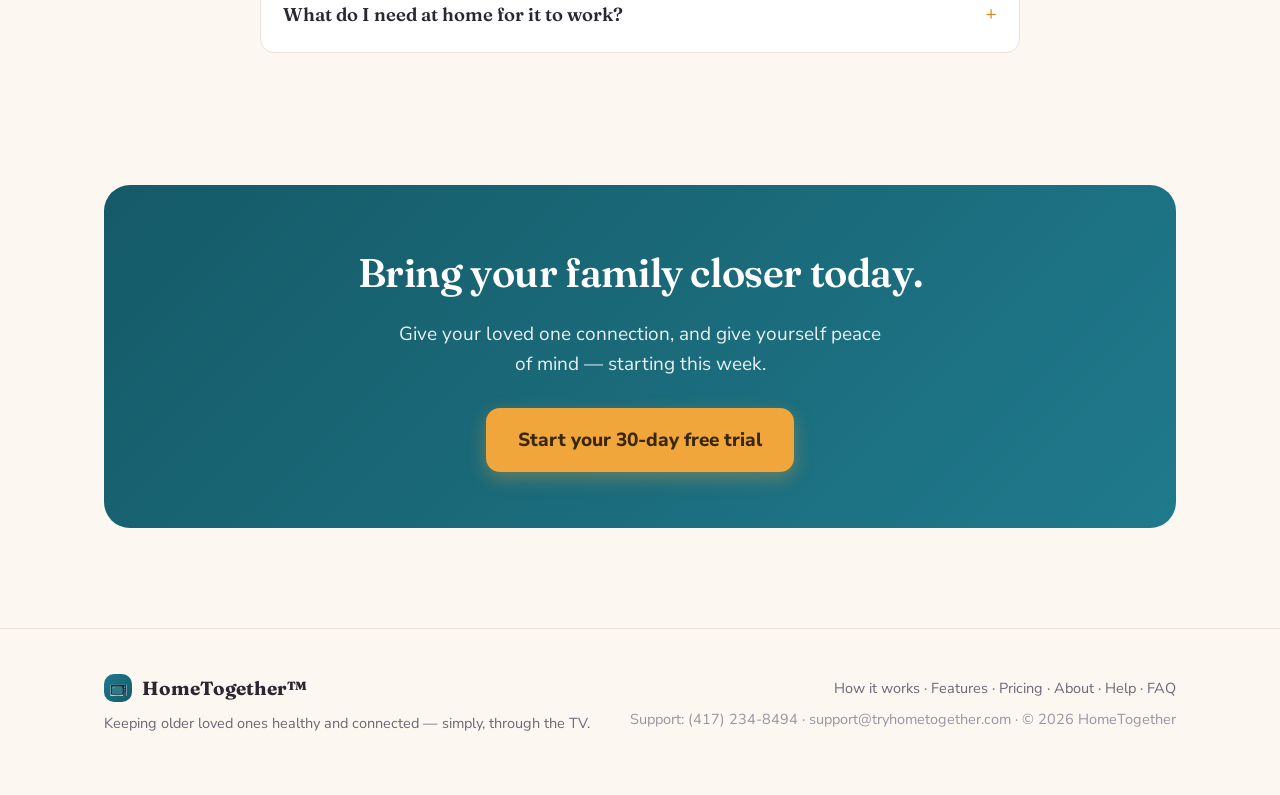
==== commit 0c3c22bd: "Real hero photo from the CC Home Together flyer (replaces CSS mockup) Extracted + cropped the actual" ====
--- a/index.html
+++ b/index.html
@@ -52,21 +52,7 @@
       </div>
     </div>
     <div class="tv-scene">
-      <div class="tv">
-        <div class="tv-screen">
-          <div class="call-strip">
-            <div class="face"><span class="ava" style="background:#F0A63A">M</span><small>Mom</small></div>
-            <div class="face"><span class="ava" style="background:#8FD1C7">S</span><small>Sarah</small></div>
-            <div class="face"><span class="ava" style="background:#F3B0A0">L</span><small>Little Leo</small></div>
-          </div>
-          <div class="call-bar">
-            <span class="cbtn" style="background:#fff;color:#1F7A8C">🎤</span>
-            <span class="cbtn" style="background:#fff;color:#1F7A8C">📷</span>
-            <span class="cbtn" style="background:#E2554B;color:#fff">✕</span>
-          </div>
-        </div>
-      </div>
-      <div class="tv-neck"></div><div class="tv-stand"></div>
+      <img class="hero-photo" src="assets/hero-family-tv.jpg" width="1387" height="1015" alt="A senior on a family video call shown on their TV through HomeTogether, holding the simple remote">
       <div class="float-badge fb1"><span class="ic" style="background:var(--good-bg)">💚</span>Wellness check: All good today</div>
       <div class="float-badge fb2"><span class="ic" style="background:#EAF4F6">🔔</span>“Time for your medication, Mom”</div>
     </div>
--- a/styles.css
+++ b/styles.css
@@ -7,6 +7,8 @@
     --honey:#F0A63A;          /* warmth / CTA */
     --honey-deep:#D98A1C;
     --rose:#F3D9C6;
+    --soft-teal:#EAF4F6;
+    --mint:#8FD1C7;
     --border:#EAE2D6;
     --good:#2C8A5B; --good-bg:#E3F3EA;
     --shadow:0 2px 6px rgba(43,38,48,.05), 0 16px 40px rgba(43,38,48,.07);
@@ -59,6 +61,7 @@
 
   /* TV mock */
   .tv-scene{position:relative;}
+  .hero-photo{width:100%;height:auto;border-radius:16px;box-shadow:var(--shadow);display:block;}
   .tv{background:#20242b;border-radius:18px;padding:14px;box-shadow:var(--shadow);}
   .tv-screen{background:linear-gradient(160deg,#2C6E8F,#1F7A8C 60%,#155A68);border-radius:8px;aspect-ratio:16/10;padding:16px;display:flex;flex-direction:column;gap:12px;position:relative;overflow:hidden;}
   .call-strip{display:flex;gap:10px;flex:1;}
@@ -129,6 +132,12 @@
   .spec-list{list-style:none;margin:0;padding:0;display:flex;flex-direction:column;gap:10px;}
   .spec-list li{position:relative;padding-left:24px;color:var(--muted);font-size:15.5px;}
   .spec-list li::before{content:"✓";position:absolute;left:0;color:var(--good);font-weight:900;}
+  .wk-title{font-family:var(--serif);font-size:22px;font-weight:600;color:var(--heading);margin:0 0 6px;}
+  .wk-rows{display:flex;flex-direction:column;}
+  .wk-row{display:flex;justify-content:space-between;align-items:baseline;padding:11px 0;border-top:1px solid var(--border);font-size:15.5px;color:var(--muted);}
+  .wk-row:first-of-type{border-top:none;}
+  .wk-row b{font-family:var(--serif);font-size:23px;color:var(--heading);font-weight:600;}
+  .wk-row .per{font-size:13px;color:var(--muted);font-family:var(--sans);font-weight:400;margin-left:2px;}
   .cc-band{background:linear-gradient(135deg,#EAF4F6,#FBEFE0);border:1px solid var(--rose);border-radius:22px;padding:34px 38px;box-shadow:var(--shadow);}
   .cc-band-text{max-width:66ch;}
   @media (max-width:860px){ .specs-grid{grid-template-columns:1fr;} .cc-band{padding:26px 24px;} }
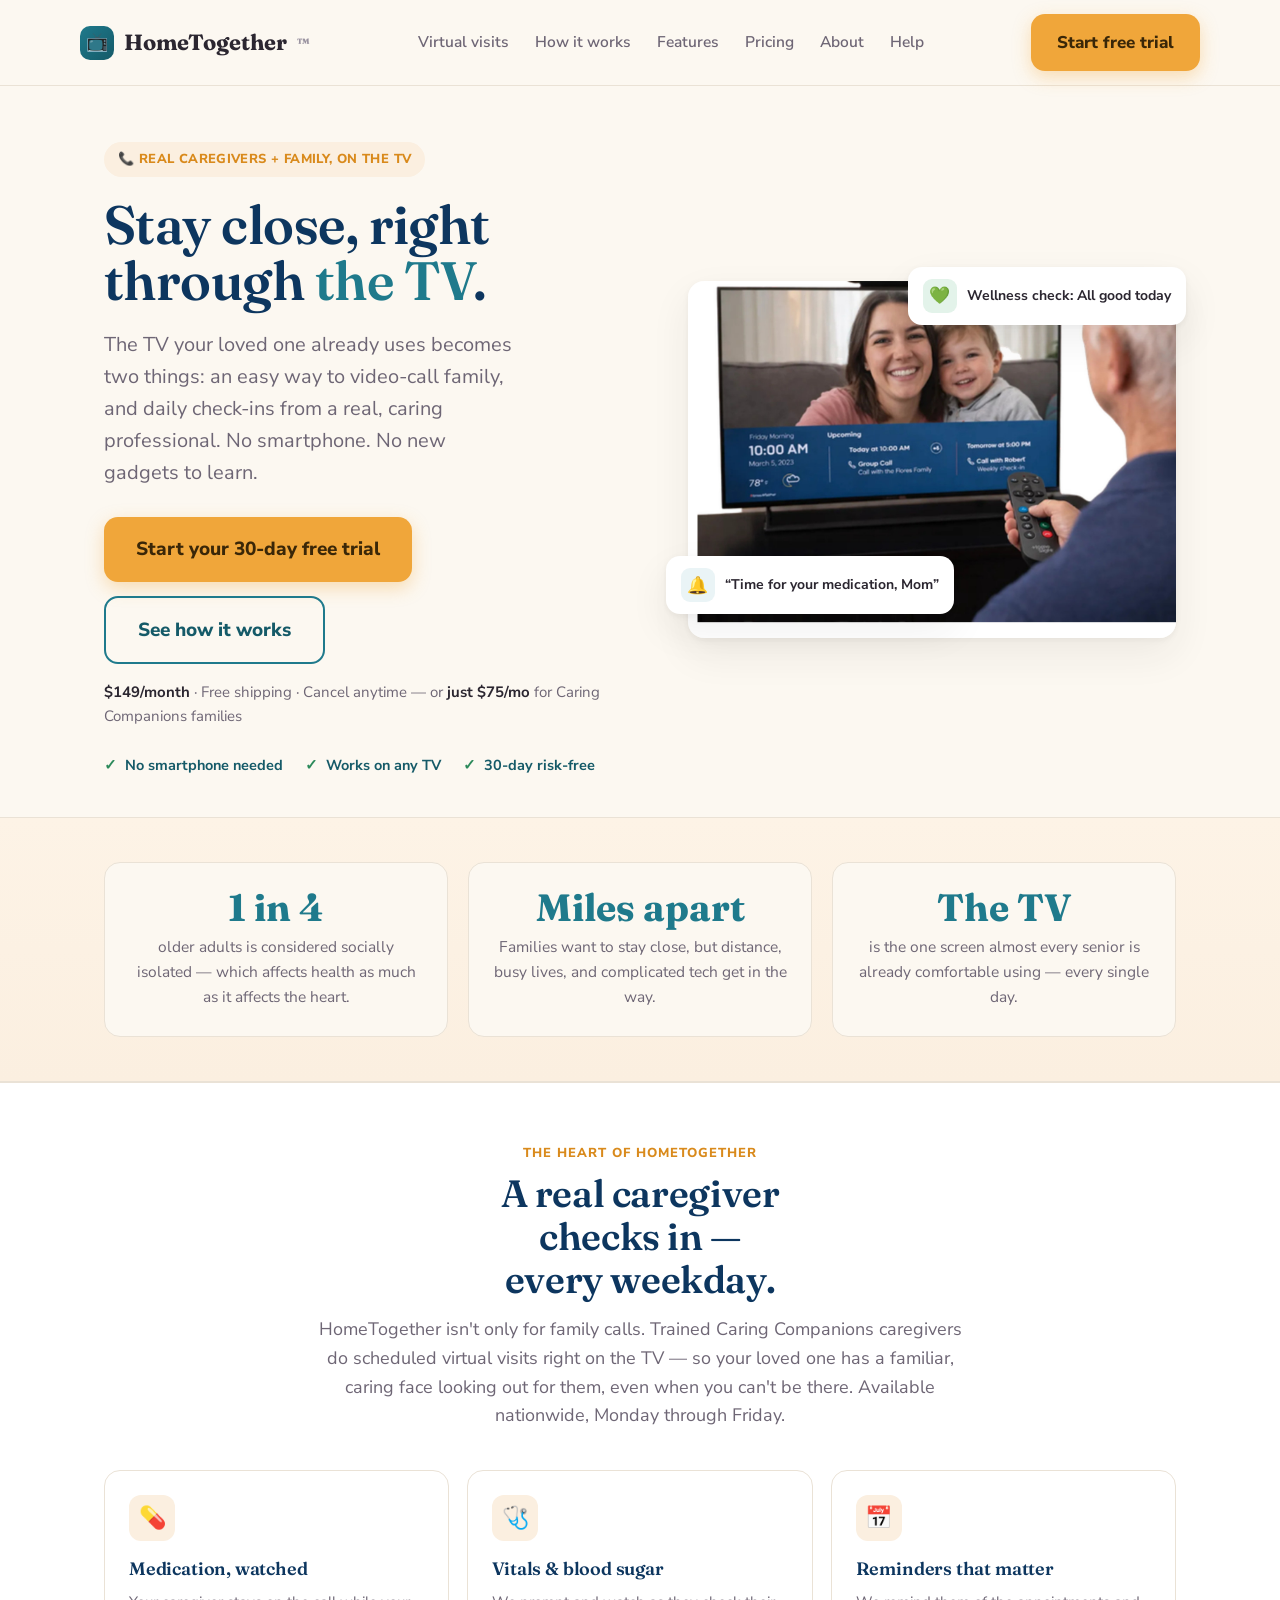
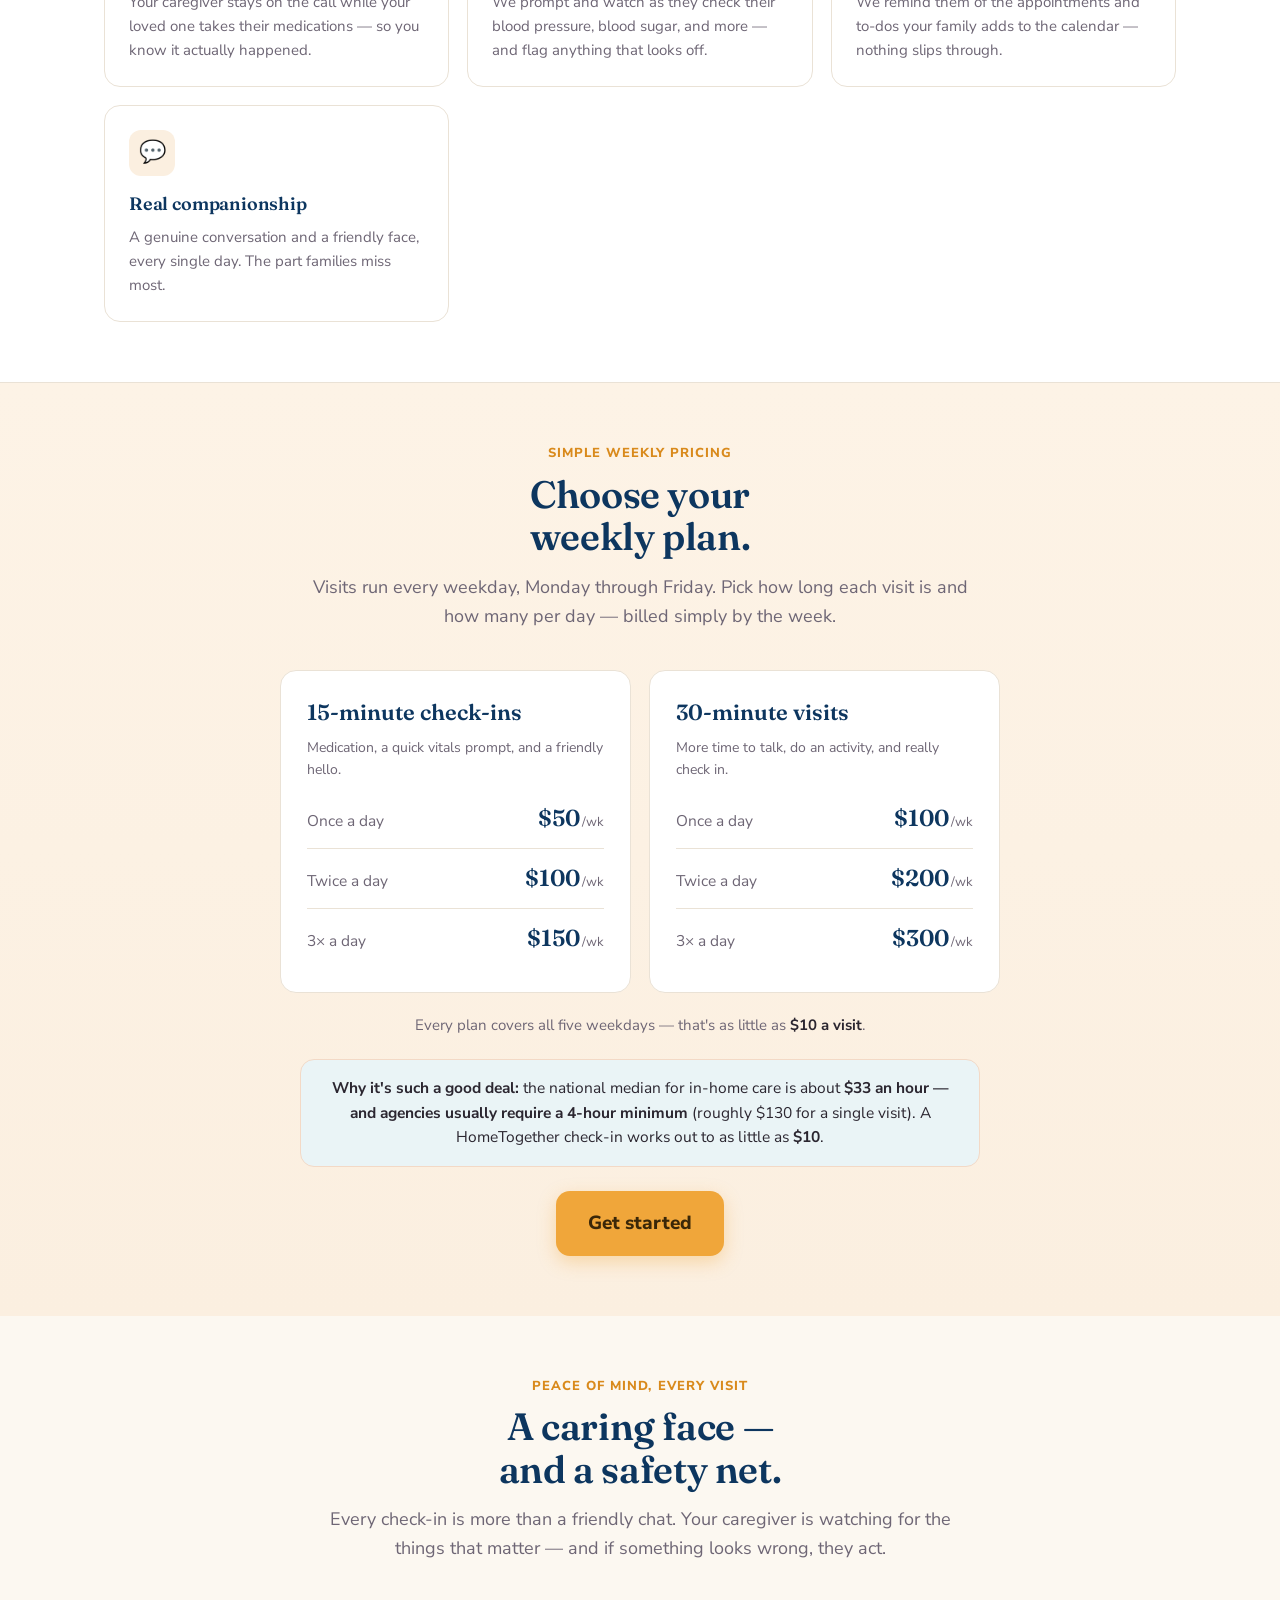
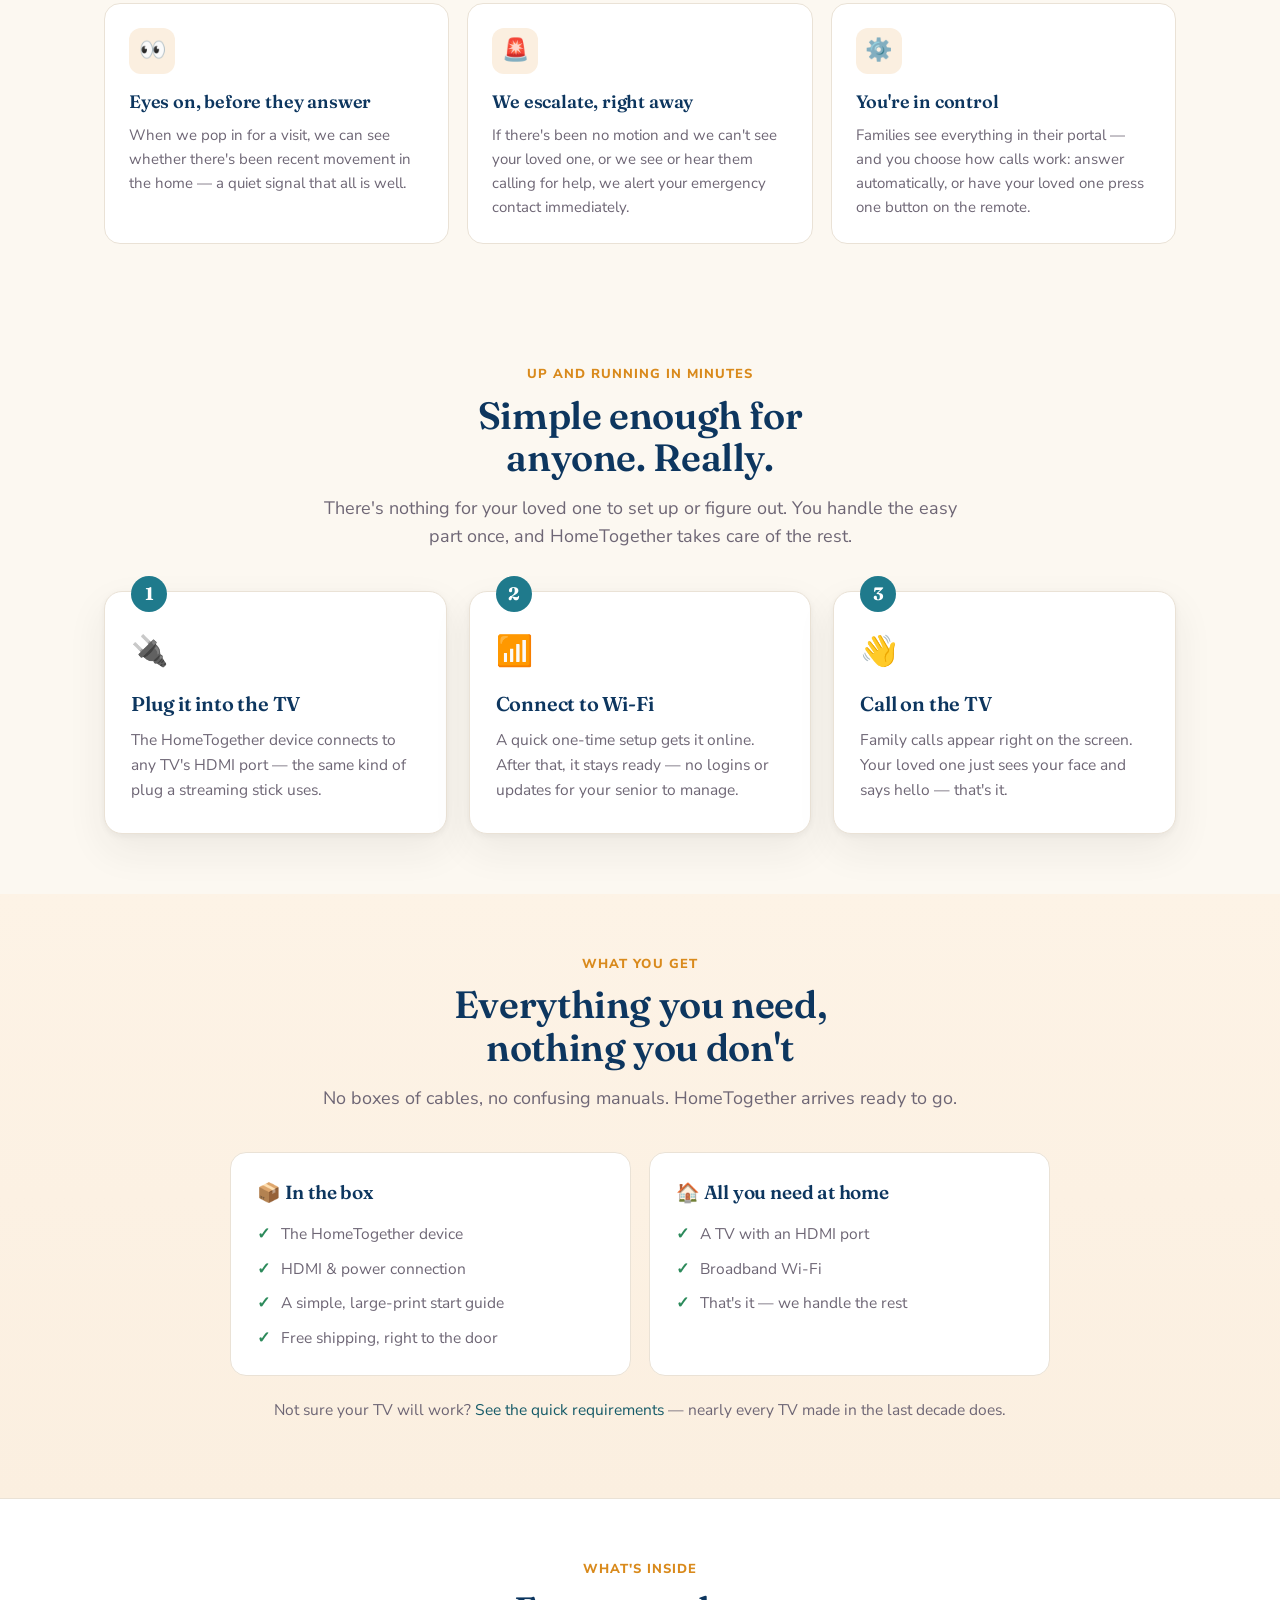
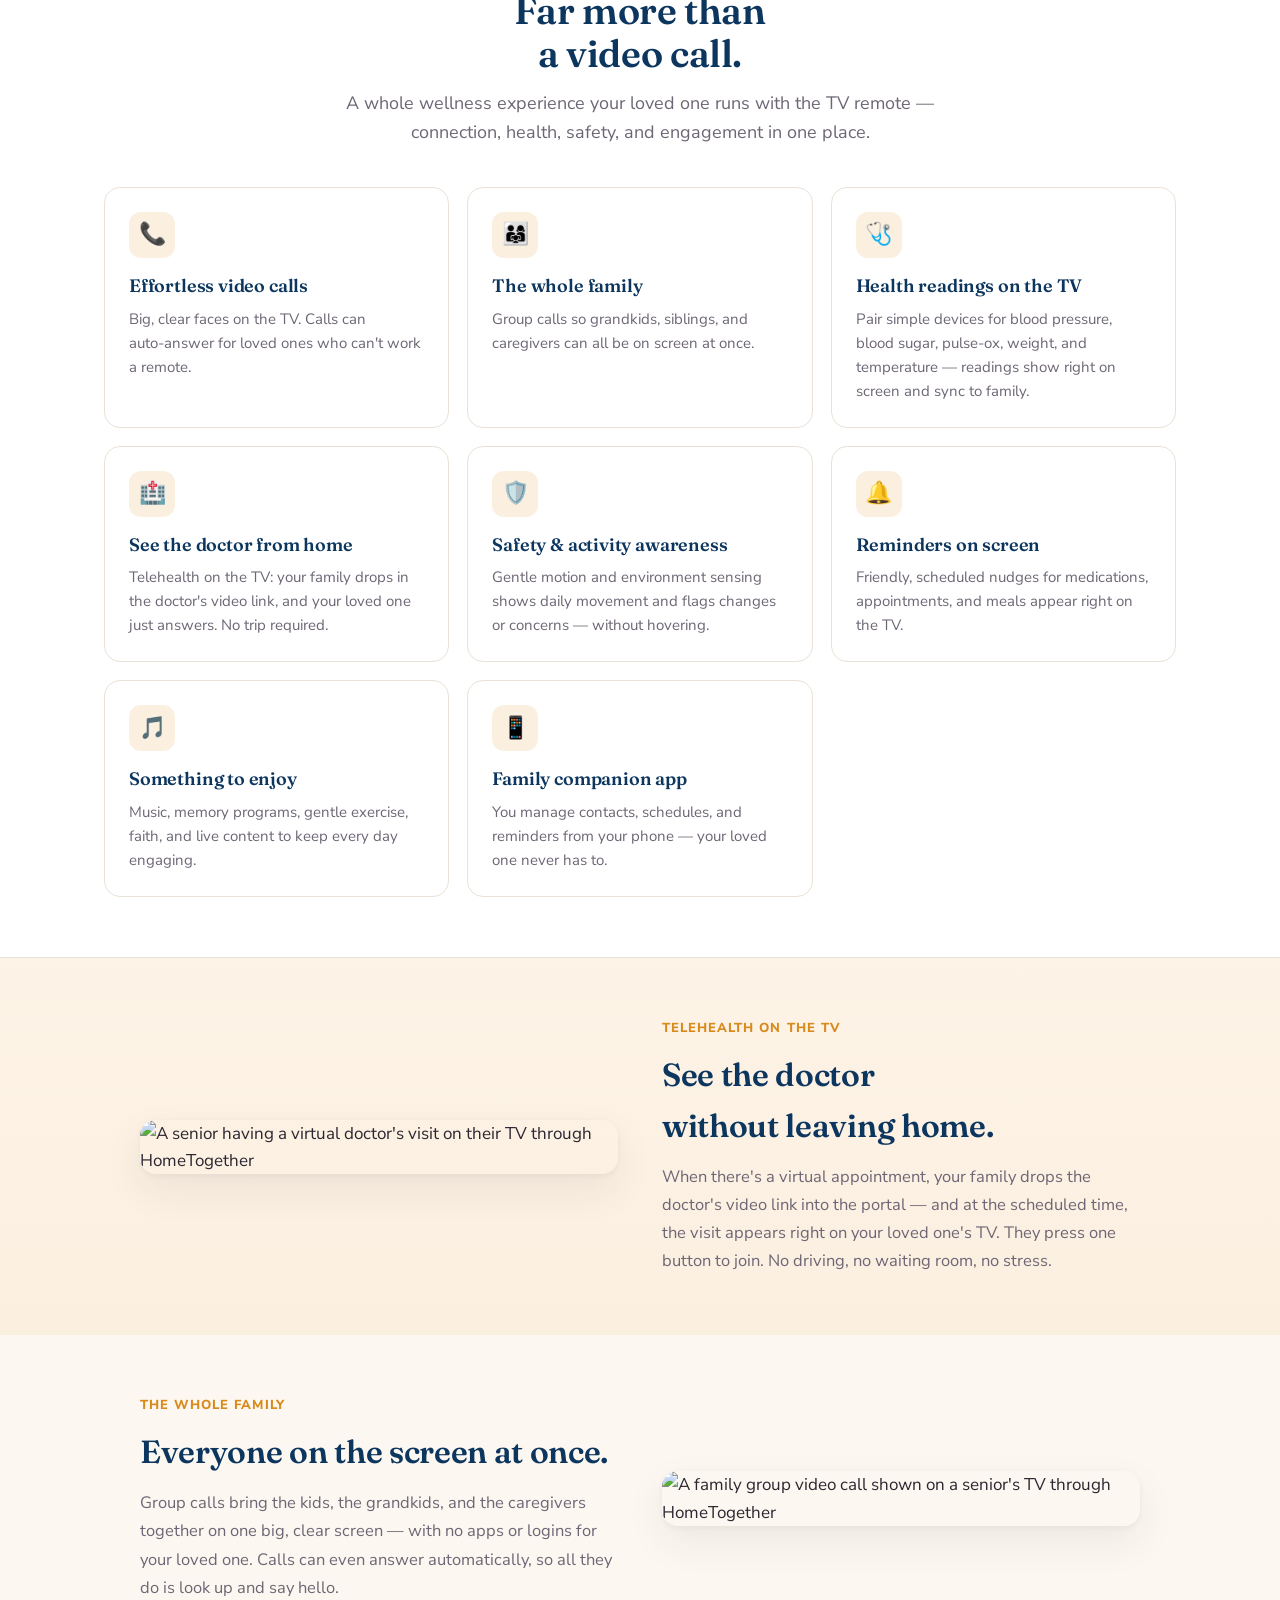
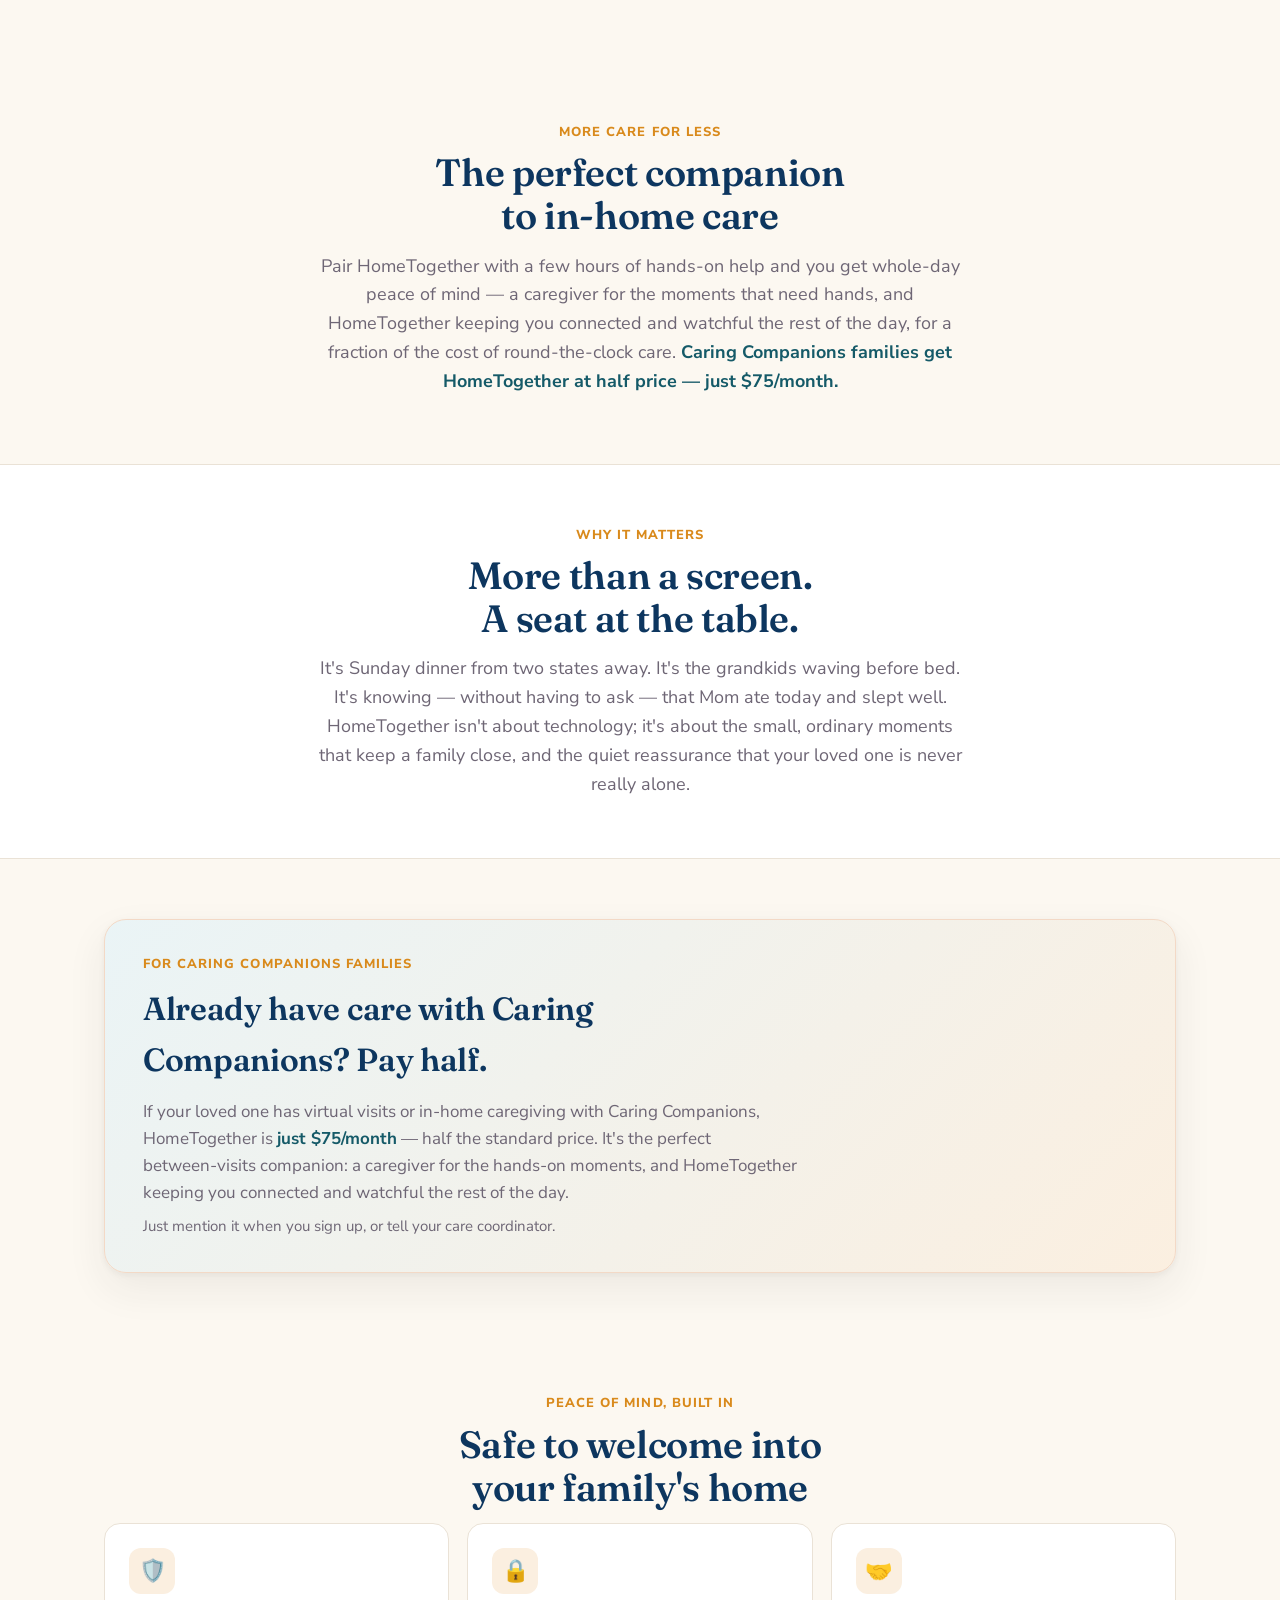
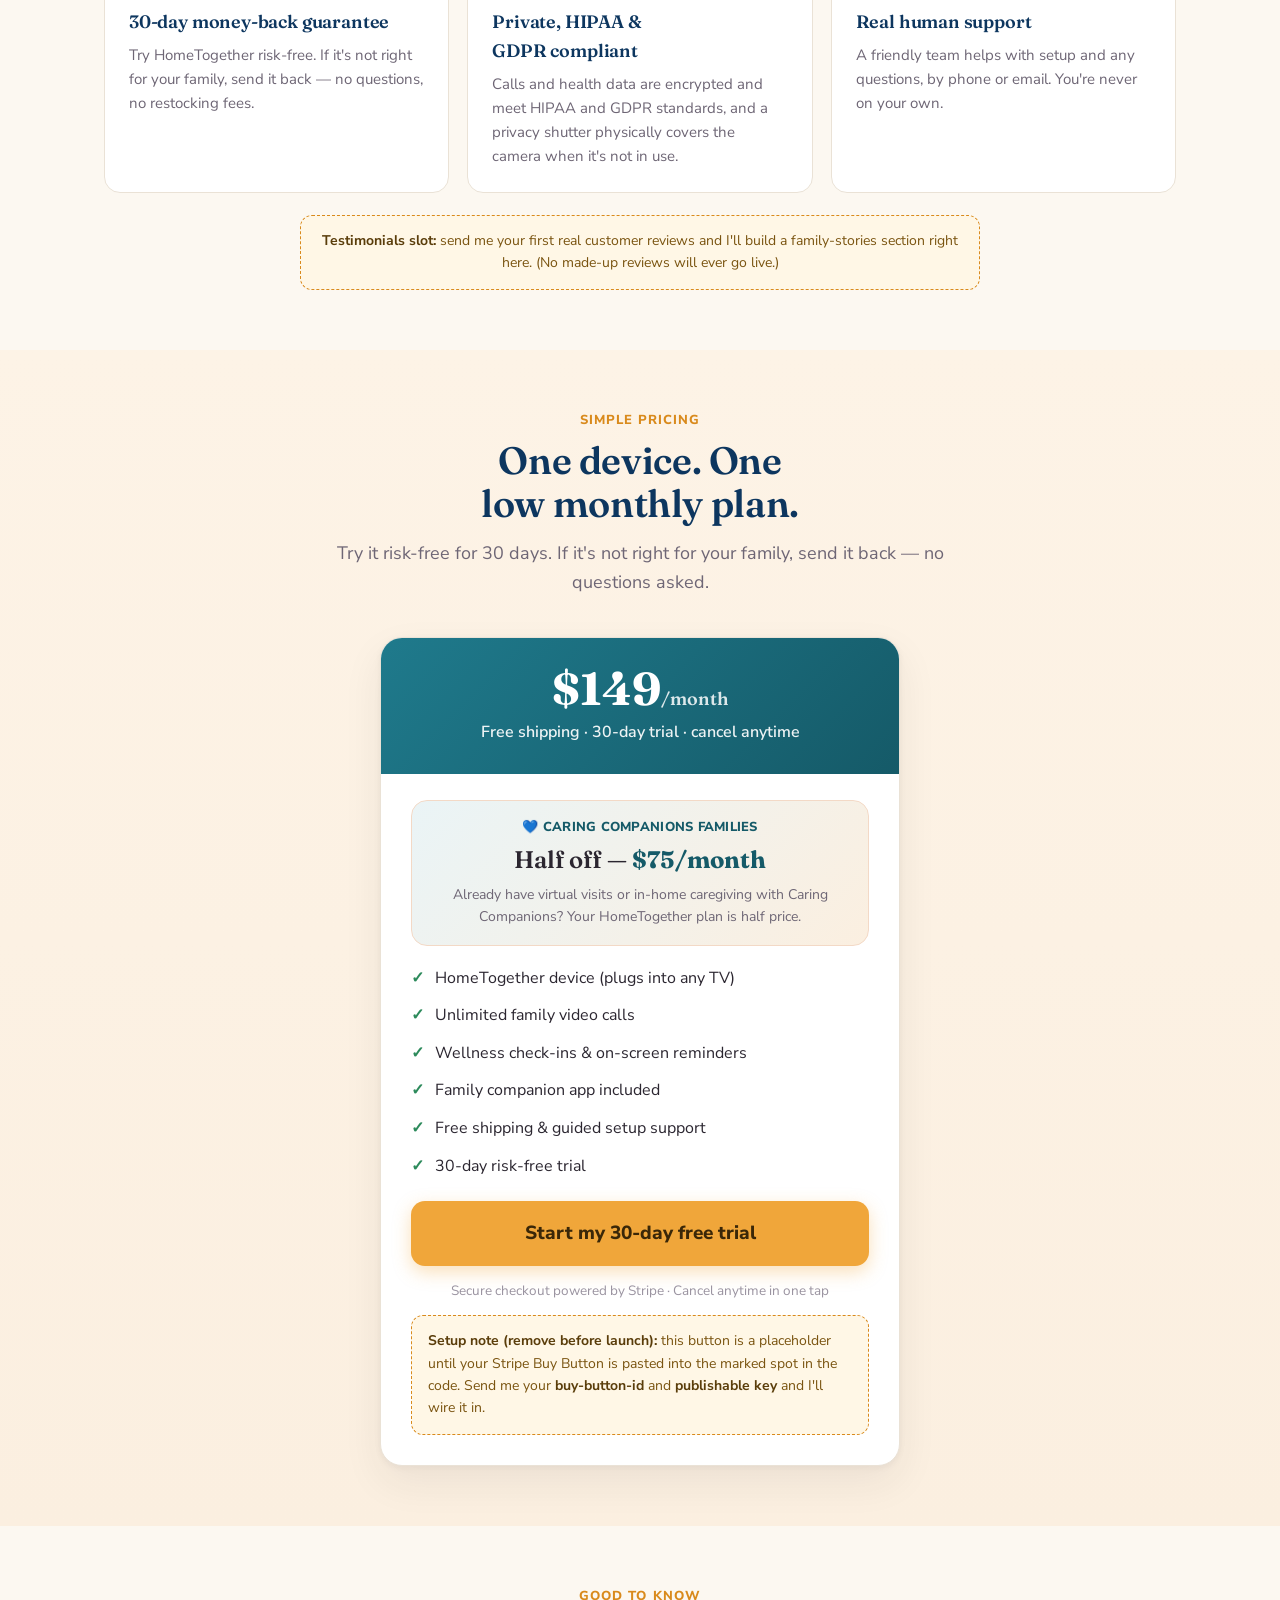
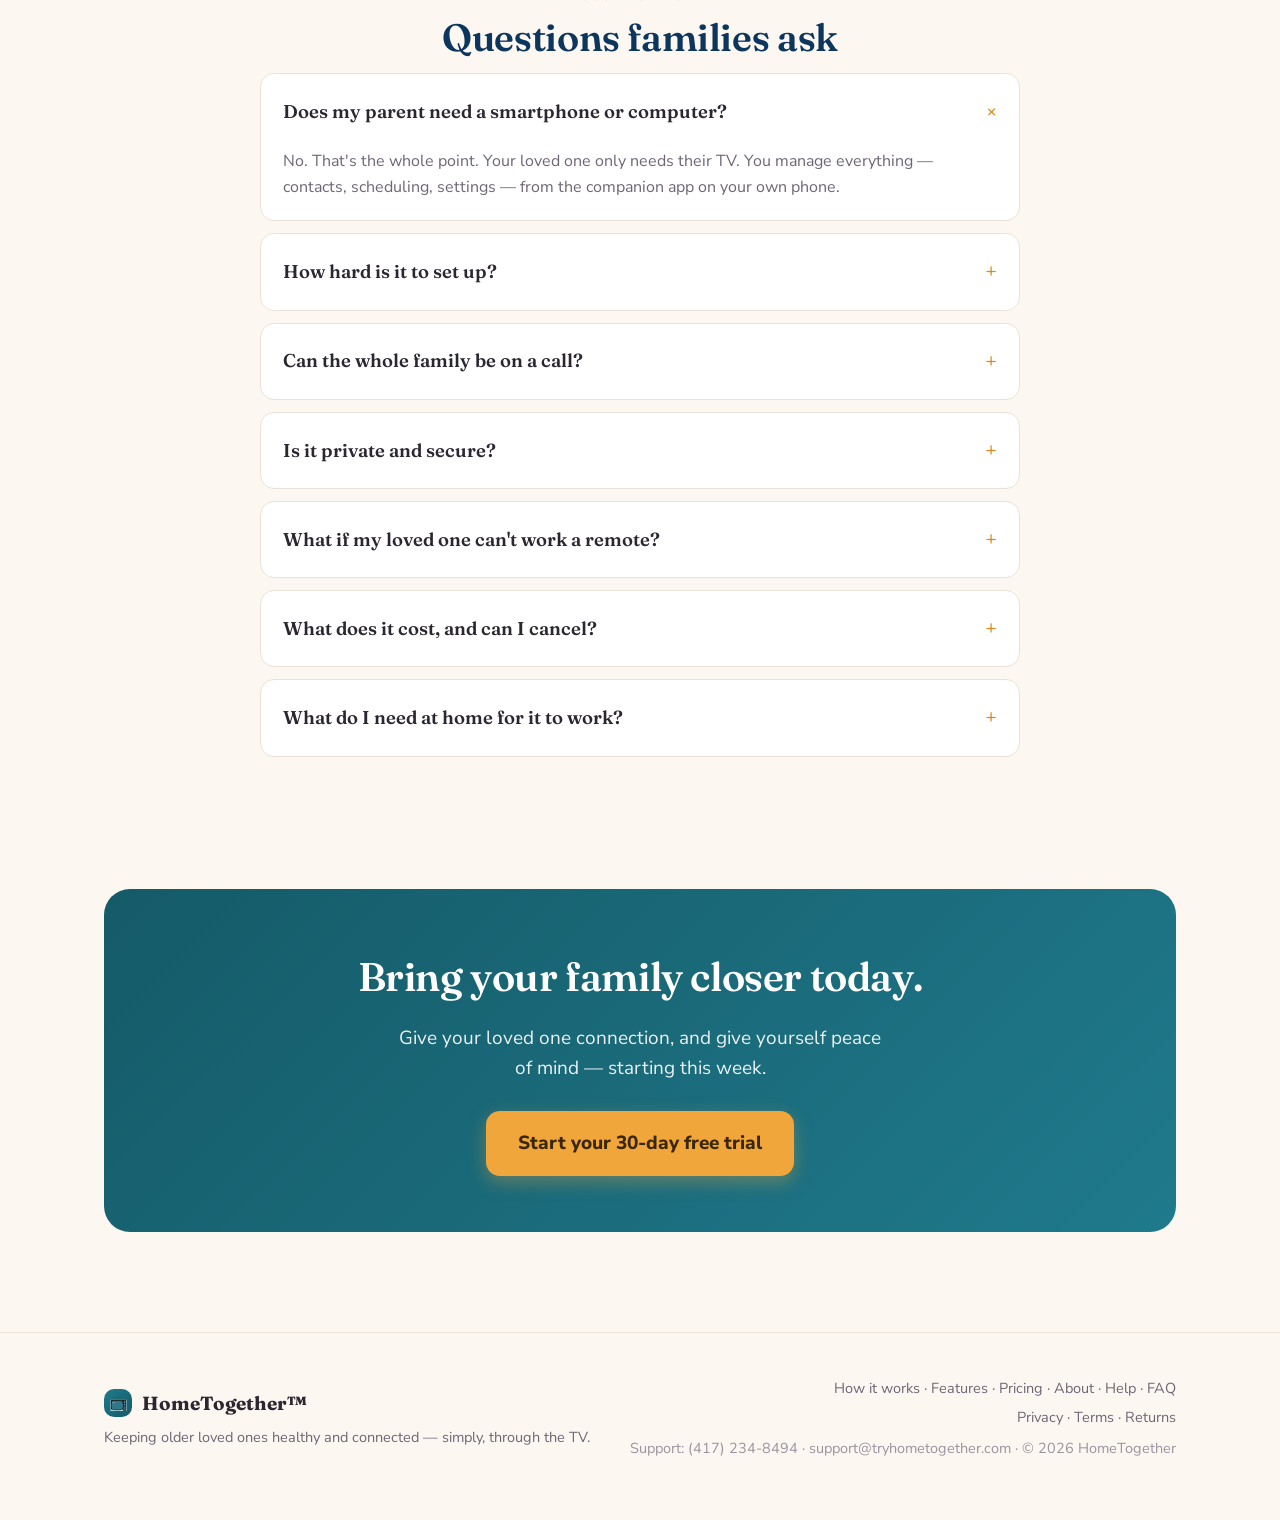
==== commit a4119ffd: "Add legal pages: Privacy Policy, Terms of Service, Return & Refund Policy - Privacy: health/wellness" ====
--- a/index.html
+++ b/index.html
@@ -21,6 +21,8 @@
 <header class="site">
   <div class="wrap row">
     <a class="brand" href="#top"><span class="mark">📺</span>HomeTogether<span class="tm">™</span></a>
+    <input type="checkbox" id="ht-navtog" class="ht-navtog" aria-hidden="true" tabindex="-1">
+    <label for="ht-navtog" class="ht-burger" aria-label="Open menu"><span></span><span></span><span></span></label>
     <nav class="main">
       <a href="#visits">Virtual visits</a>
       <a href="#how">How it works</a>
@@ -184,6 +186,32 @@
       <div class="feat"><div class="ic">🔔</div><h3>Reminders on screen</h3><p>Friendly, scheduled nudges for medications, appointments, and meals appear right on the TV.</p></div>
       <div class="feat"><div class="ic">🎵</div><h3>Something to enjoy</h3><p>Music, memory programs, gentle exercise, faith, and live content to keep every day engaging.</p></div>
       <div class="feat"><div class="ic">📱</div><h3>Family companion app</h3><p>You manage contacts, schedules, and reminders from your phone &mdash; your loved one never has to.</p></div>
+    </div>
+  </div>
+</section>
+
+<section class="band-warm">
+  <div class="wrap">
+    <div class="split">
+      <img src="assets/telehealth-tv.jpg" alt="A senior having a virtual doctor's visit on their TV through HomeTogether">
+      <div>
+        <p class="sec-eyebrow" style="text-align:left">Telehealth on the TV</p>
+        <h2>See the doctor without leaving home.</h2>
+        <p class="tx">When there's a virtual appointment, your family drops the doctor's video link into the portal &mdash; and at the scheduled time, the visit appears right on your loved one's TV. They press one button to join. No driving, no waiting room, no stress.</p>
+      </div>
+    </div>
+  </div>
+</section>
+
+<section>
+  <div class="wrap">
+    <div class="split rev">
+      <img src="assets/group-call-tv.jpg" alt="A family group video call shown on a senior's TV through HomeTogether">
+      <div>
+        <p class="sec-eyebrow" style="text-align:left">The whole family</p>
+        <h2>Everyone on the screen at once.</h2>
+        <p class="tx">Group calls bring the kids, the grandkids, and the caregivers together on one big, clear screen &mdash; with no apps or logins for your loved one. Calls can even answer automatically, so all they do is look up and say hello.</p>
+      </div>
     </div>
   </div>
 </section>
@@ -323,6 +351,7 @@
     </div>
     <div style="text-align:right;">
       <div><a href="#how">How it works</a> · <a href="#features">Features</a> · <a href="#pricing">Pricing</a> · <a href="about.html">About</a> · <a href="help.html">Help</a> · <a href="#faq">FAQ</a></div>
+      <div style="margin-top:6px;"><a href="privacy.html">Privacy</a> · <a href="terms.html">Terms</a> · <a href="returns.html">Returns</a></div>
       <div style="margin-top:8px;color:var(--faint);">Support: (417) 234-8494 &middot; support@tryhometogether.com · &copy; 2026 HomeTogether</div>
     </div>
   </div>
--- a/styles.css
+++ b/styles.css
@@ -43,7 +43,25 @@
   nav.main a:hover{color:var(--ink);}
   .hdr-cta{display:inline-flex;}
   .burger{display:none;}
-  @media (max-width:860px){ nav.main{display:none;} .hdr-cta .btn{padding:11px 18px;font-size:15px;} }
+  .ht-navtog{position:absolute;width:1px;height:1px;opacity:0;pointer-events:none;}
+  .ht-burger{display:none;flex-direction:column;justify-content:center;gap:5px;width:34px;height:34px;cursor:pointer;margin-left:auto;}
+  .ht-burger span{display:block;height:2px;width:22px;background:var(--ink);border-radius:2px;transition:transform .2s ease,opacity .2s ease;}
+  @media (max-width:1000px){
+    header.site .row{position:relative;}
+    .ht-burger{display:flex;}
+    .hdr-cta .btn{padding:11px 18px;font-size:15px;}
+    nav.main{display:none;position:absolute;top:100%;left:0;right:0;flex-direction:column;align-items:stretch;gap:0;
+             background:var(--ivory);border-bottom:1px solid var(--border);padding:4px 0 12px;
+             box-shadow:0 10px 24px rgba(0,0,0,.08);z-index:50;}
+    .ht-navtog:checked ~ nav.main{display:flex;}
+    .ht-navtog:checked ~ .ht-burger span:nth-child(1){transform:translateY(7px) rotate(45deg);}
+    .ht-navtog:checked ~ .ht-burger span:nth-child(2){opacity:0;}
+    .ht-navtog:checked ~ .ht-burger span:nth-child(3){transform:translateY(-7px) rotate(-45deg);}
+    nav.main a{padding:13px 24px;font-size:15px;border-top:1px solid var(--border);}
+  }
+  @media (max-width:620px){ .hdr-cta{display:none;} }
+  @media (min-width:1001px) and (max-width:1120px){ nav.main{gap:18px;} nav.main a{font-size:14.5px;} }
+  @media (min-width:1001px) and (max-width:1120px){ nav.main{gap:18px;} nav.main a{font-size:14.5px;} }
 
   /* hero */
   .hero{padding:56px 0 40px;}
@@ -62,6 +80,12 @@
   /* TV mock */
   .tv-scene{position:relative;}
   .hero-photo{width:100%;height:auto;border-radius:16px;box-shadow:var(--shadow);display:block;}
+  .split{display:grid;grid-template-columns:1fr 1fr;gap:44px;align-items:center;max-width:1000px;margin:0 auto;}
+  .split>img{width:100%;height:auto;border-radius:16px;box-shadow:var(--shadow);display:block;}
+  .split.rev>img{order:2;}
+  .split h2{text-align:left;font-family:var(--serif);font-weight:600;font-size:clamp(24px,3.2vw,32px);color:var(--heading);margin:0 0 12px;letter-spacing:-.01em;}
+  .split p.tx{color:var(--muted);font-size:16.5px;line-height:1.7;margin:0;}
+  @media(max-width:760px){ .split{grid-template-columns:1fr;gap:22px;} .split>img,.split.rev>img{order:-1;} }
   .tv{background:#20242b;border-radius:18px;padding:14px;box-shadow:var(--shadow);}
   .tv-screen{background:linear-gradient(160deg,#2C6E8F,#1F7A8C 60%,#155A68);border-radius:8px;aspect-ratio:16/10;padding:16px;display:flex;flex-direction:column;gap:12px;position:relative;overflow:hidden;}
   .call-strip{display:flex;gap:10px;flex:1;}
@@ -175,5 +199,10 @@
 .support p{margin:0;color:var(--muted);font-size:15.5px;}
 .prose{max-width:720px;margin:0 auto;}
 .prose p{color:var(--ink);font-size:17px;margin:0 0 18px;}
-.prose h2{font-family:var(--serif);font-weight:600;font-size:26px;color:var(--ink);margin:34px 0 12px;}
+.prose h2{font-family:var(--serif);font-weight:600;font-size:22px;color:var(--heading);margin:32px 0 10px;}
+.prose ul{margin:0 0 18px;padding-left:22px;color:var(--ink);font-size:16px;line-height:1.7;}
+.prose ul li{margin-bottom:8px;}
+.prose a{color:var(--sea-deep);border-bottom:1px solid var(--rose);}
+.callout-legal{background:var(--soft-teal);border:1px solid var(--rose);border-radius:12px;padding:16px 20px;margin:2px 0 22px;font-size:16px;line-height:1.6;color:var(--ink);}
+.callout-legal b{color:var(--heading);}
 .narrow{max-width:760px;margin:0 auto;}
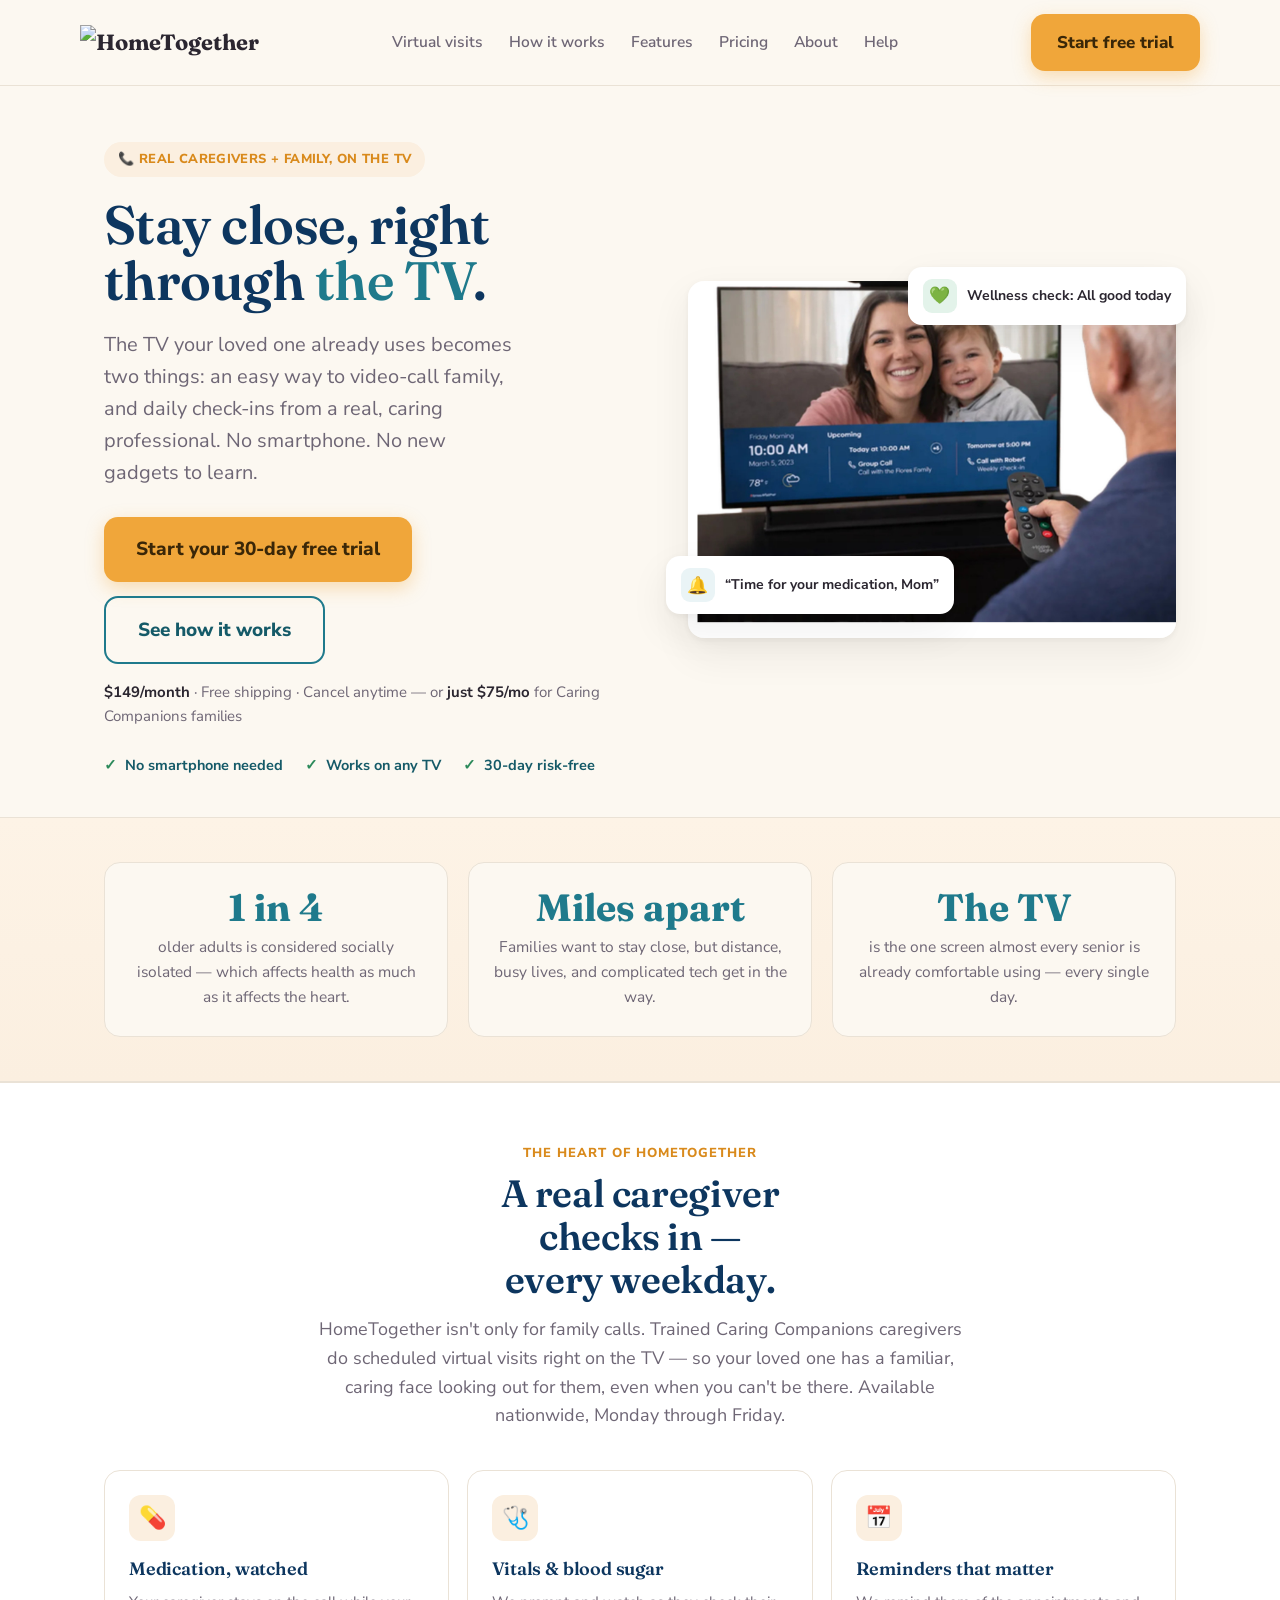
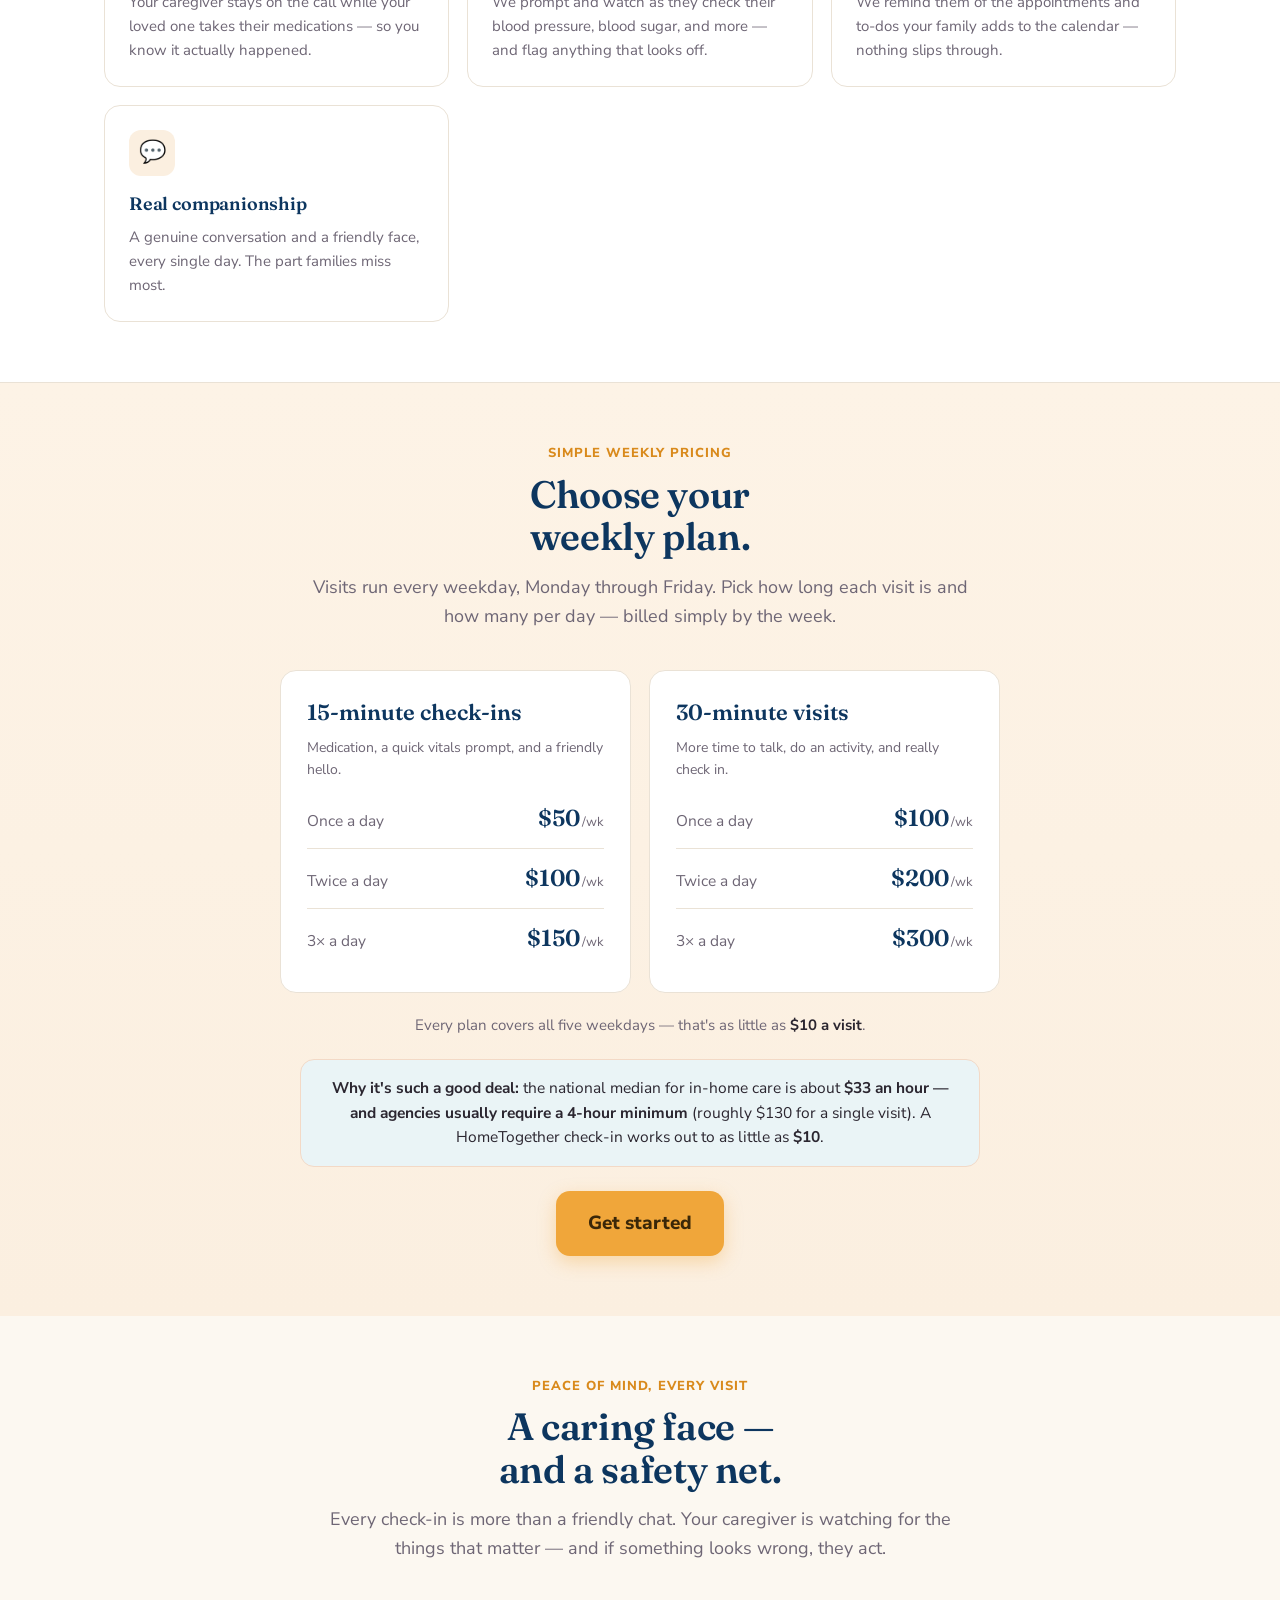
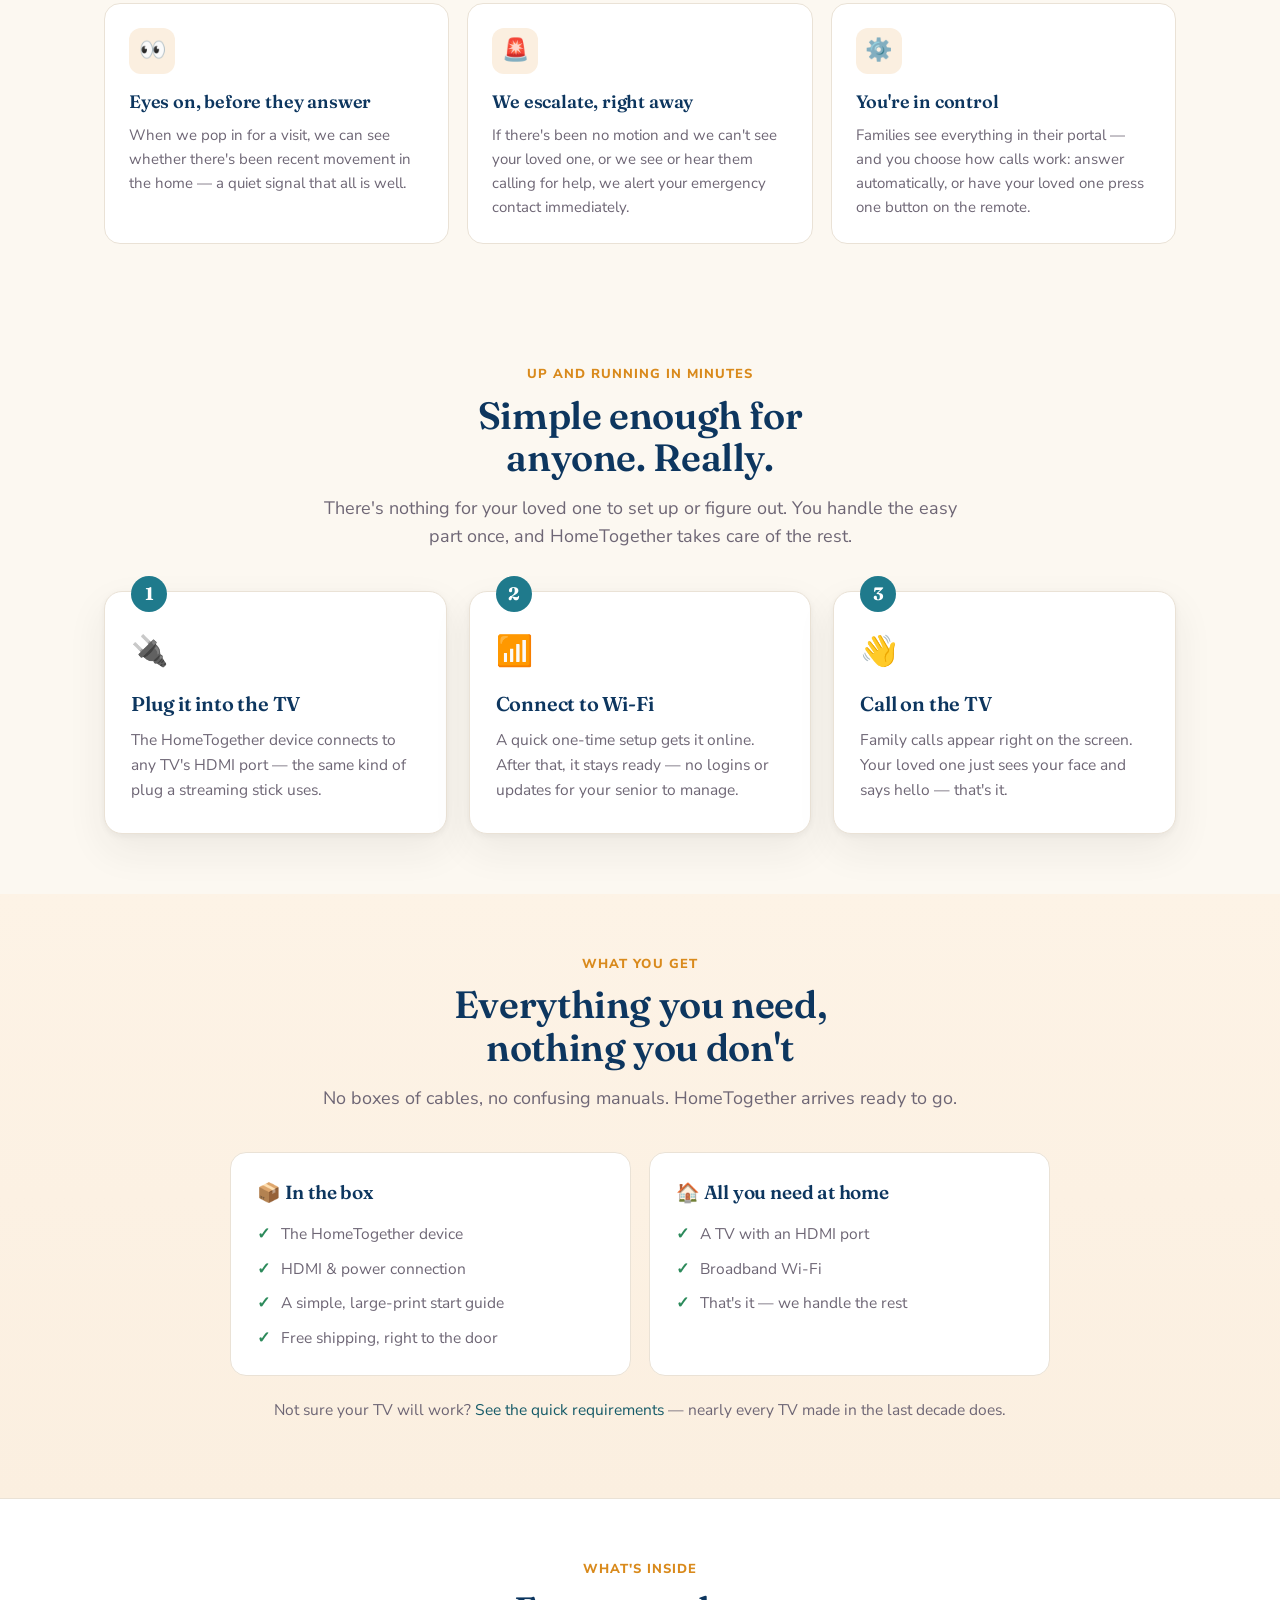
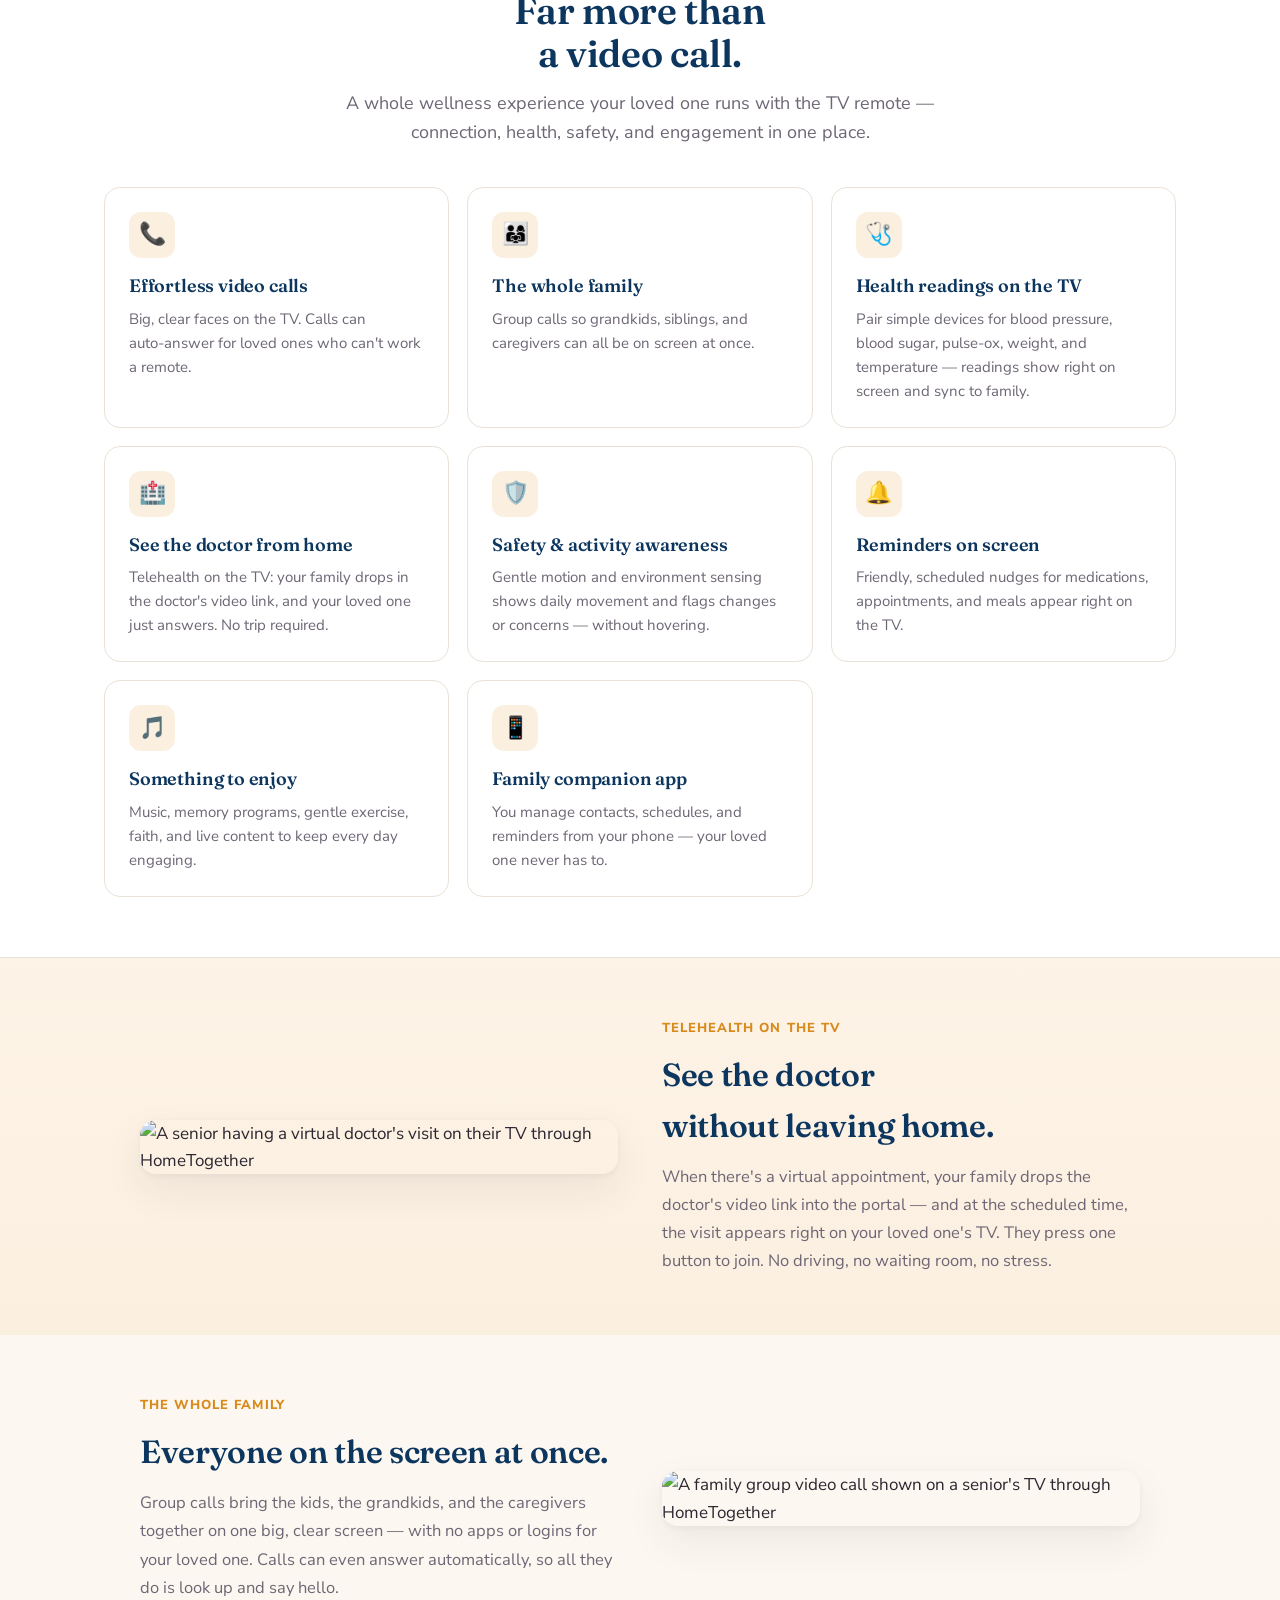
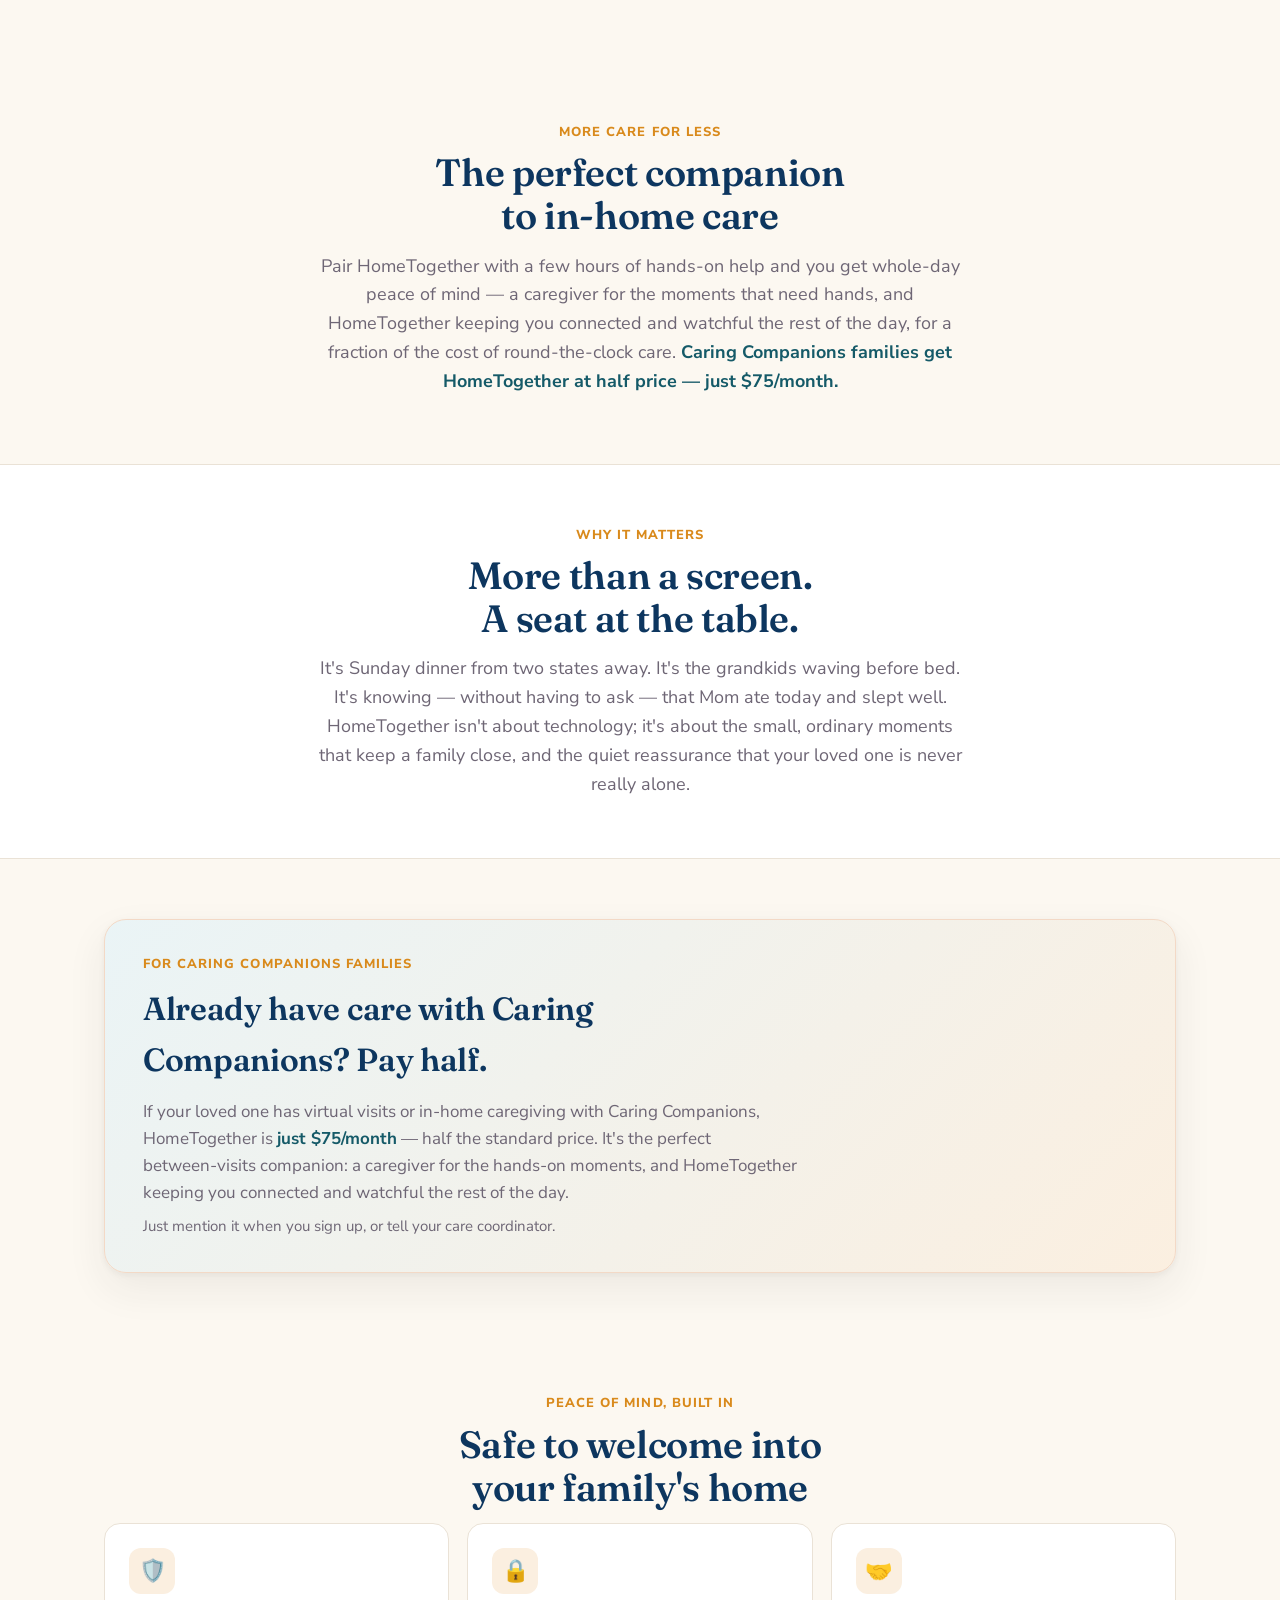
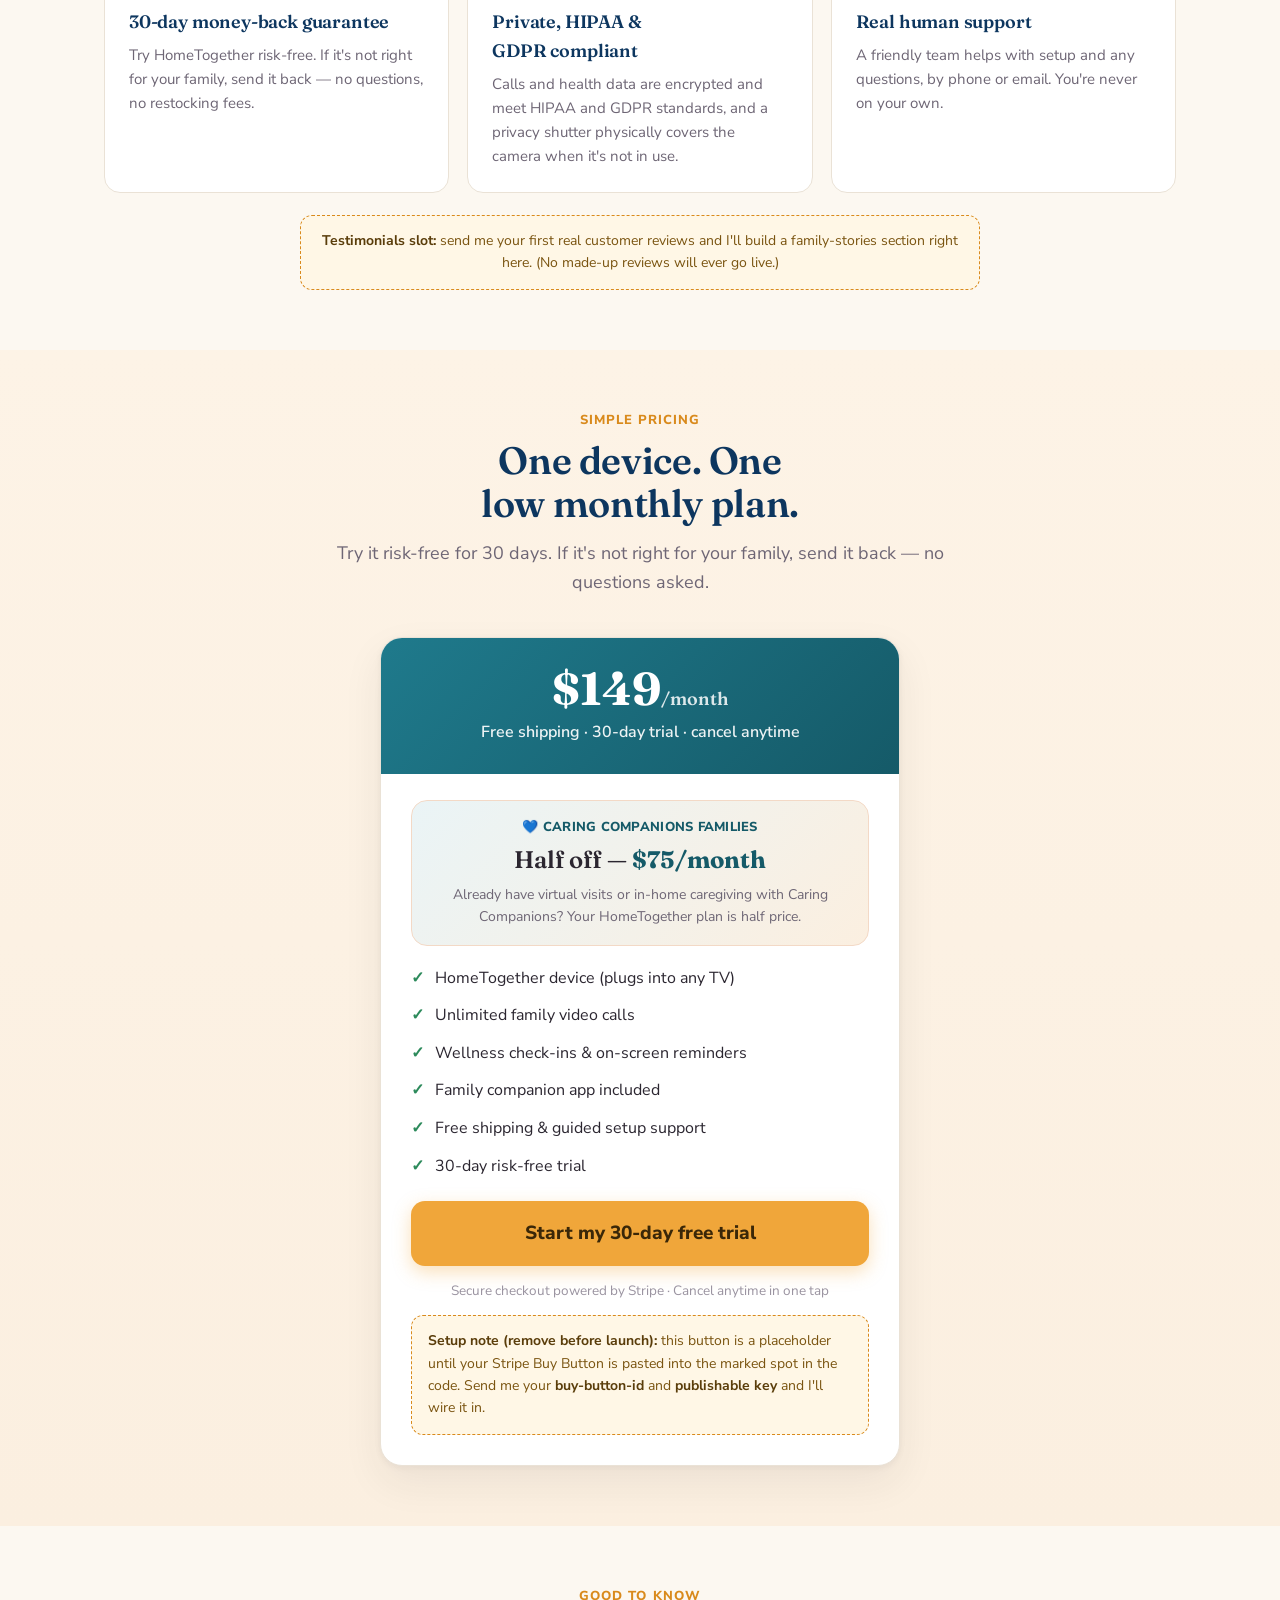
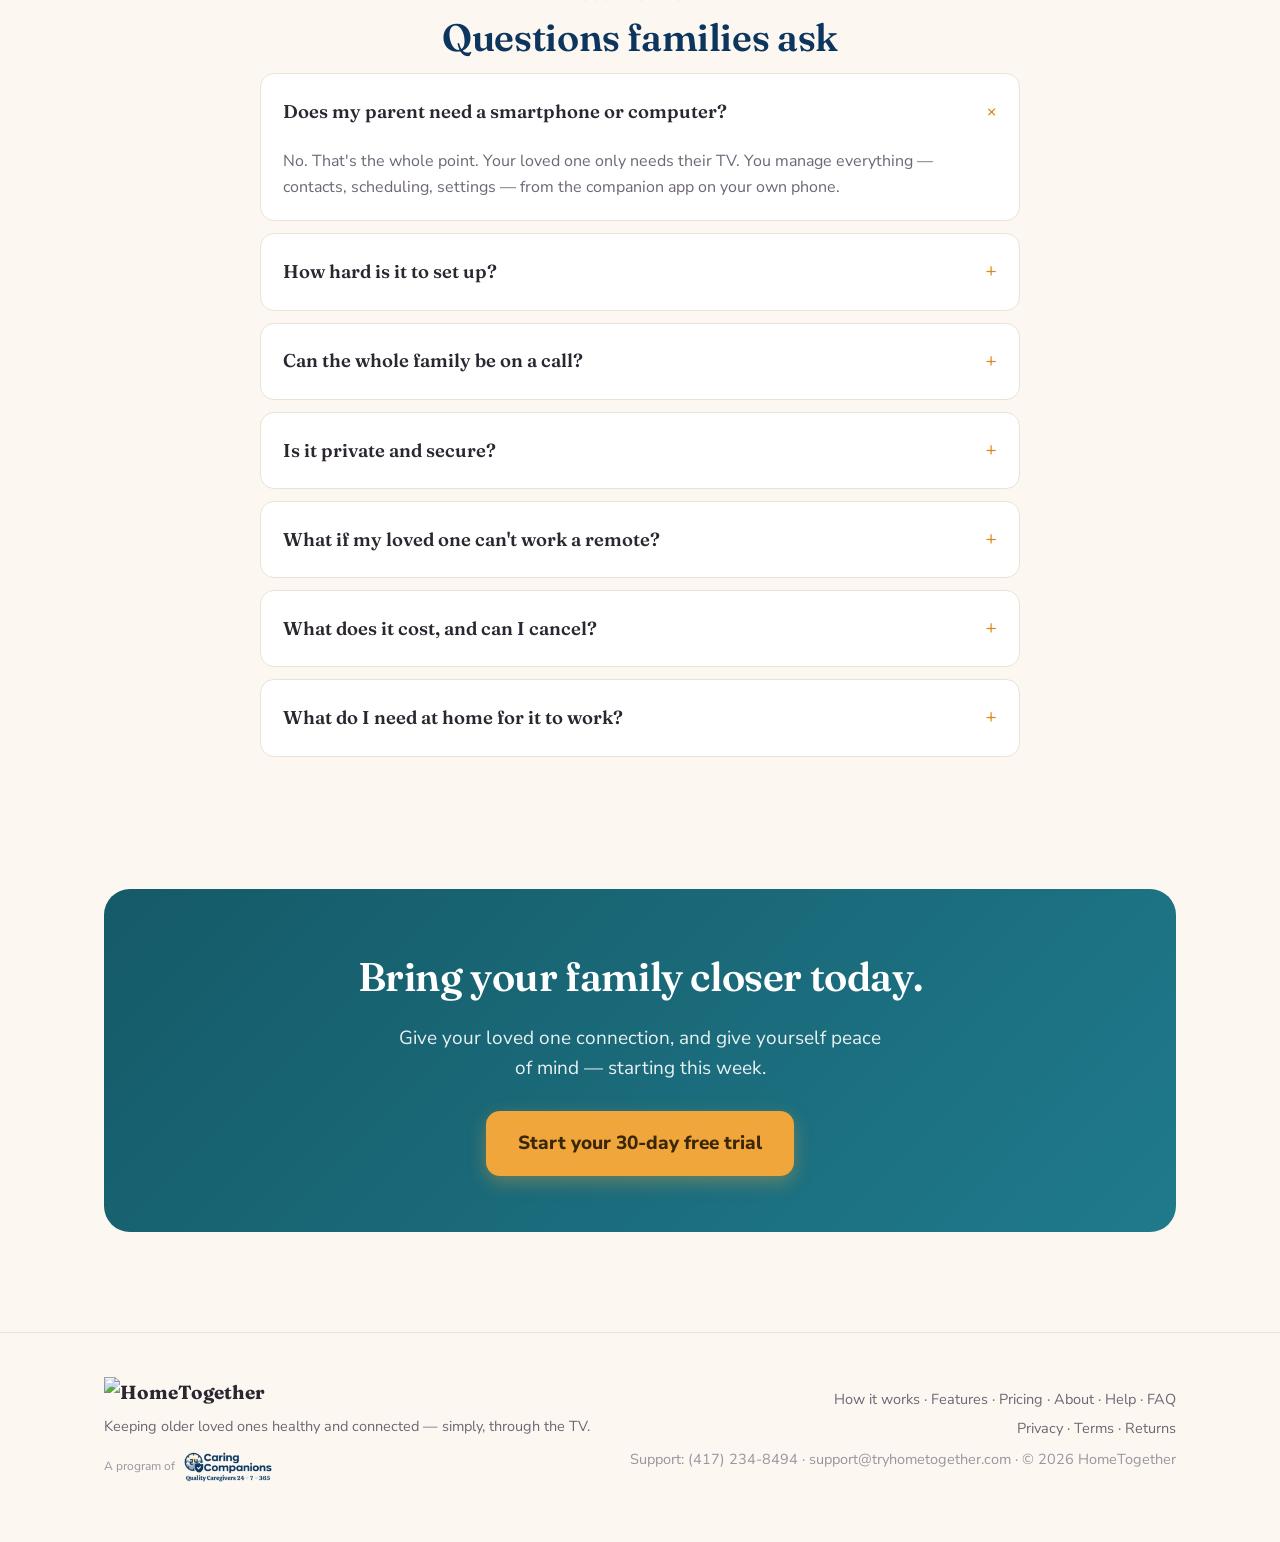
==== commit 3f207034: "Add Caring Companions as a trust endorsement (not a co-header) - Extracted + cleaned the CC logo (as" ====
--- a/index.html
+++ b/index.html
@@ -20,7 +20,7 @@
 
 <header class="site">
   <div class="wrap row">
-    <a class="brand" href="#top"><span class="mark">📺</span>HomeTogether<span class="tm">™</span></a>
+    <a class="brand" href="#top"><img src="assets/logo.png" alt="HomeTogether" class="brand-logo"></a>
     <input type="checkbox" id="ht-navtog" class="ht-navtog" aria-hidden="true" tabindex="-1">
     <label for="ht-navtog" class="ht-burger" aria-label="Open menu"><span></span><span></span><span></span></label>
     <nav class="main">
@@ -346,8 +346,9 @@
 <footer class="site">
   <div class="wrap frow">
     <div>
-      <div class="brand" style="font-size:19px;margin-bottom:8px;"><span class="mark" style="width:28px;height:28px;font-size:15px;">📺</span>HomeTogether™</div>
+      <div class="brand" style="font-size:19px;margin-bottom:8px;"><img src="assets/logo.png" alt="HomeTogether" style="height:30px;width:auto;display:block"></div>
       <div>Keeping older loved ones healthy and connected — simply, through the TV.</div>
+      <div style="margin-top:14px;display:flex;align-items:center;gap:9px;"><span style="font-size:12px;color:var(--faint);white-space:nowrap;">A program of</span><img src="assets/caring-companions-logo.png" alt="Caring Companions" style="height:30px;width:auto;display:block;"></div>
     </div>
     <div style="text-align:right;">
       <div><a href="#how">How it works</a> · <a href="#features">Features</a> · <a href="#pricing">Pricing</a> · <a href="about.html">About</a> · <a href="help.html">Help</a> · <a href="#faq">FAQ</a></div>
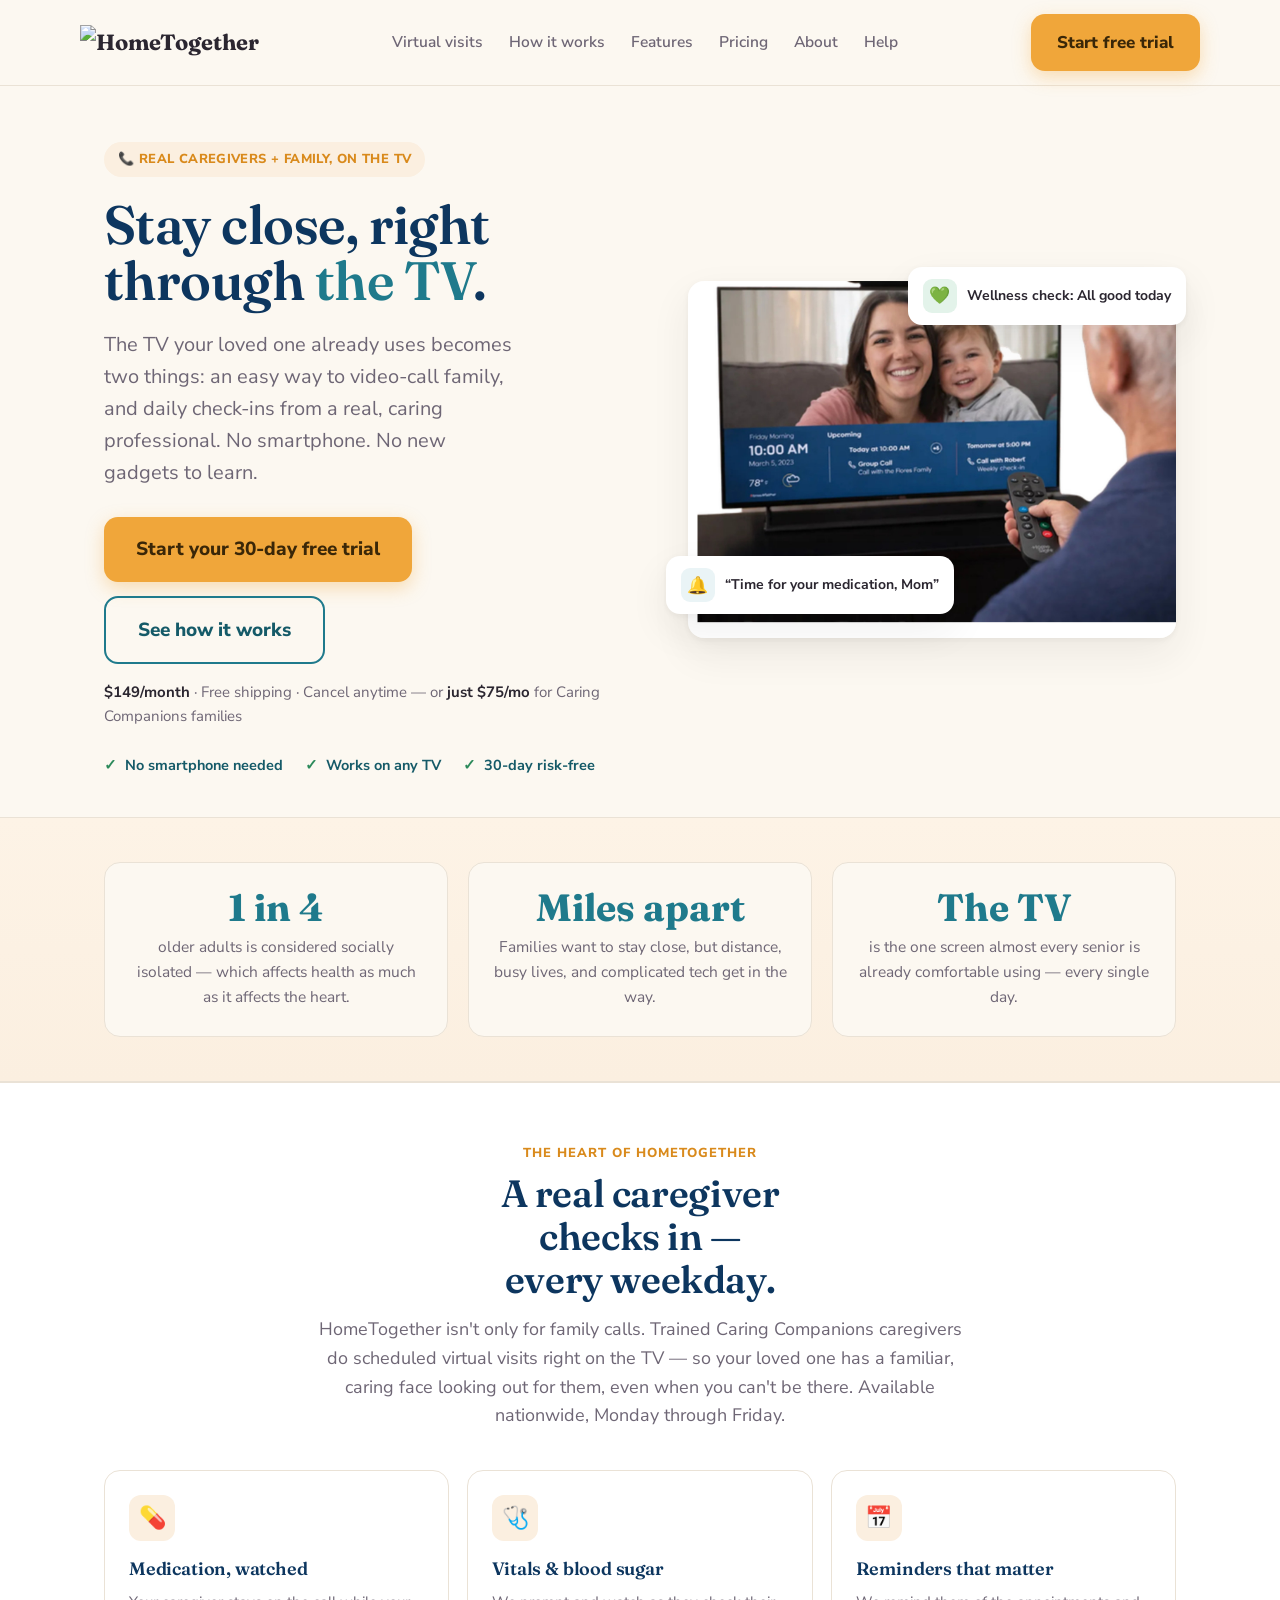
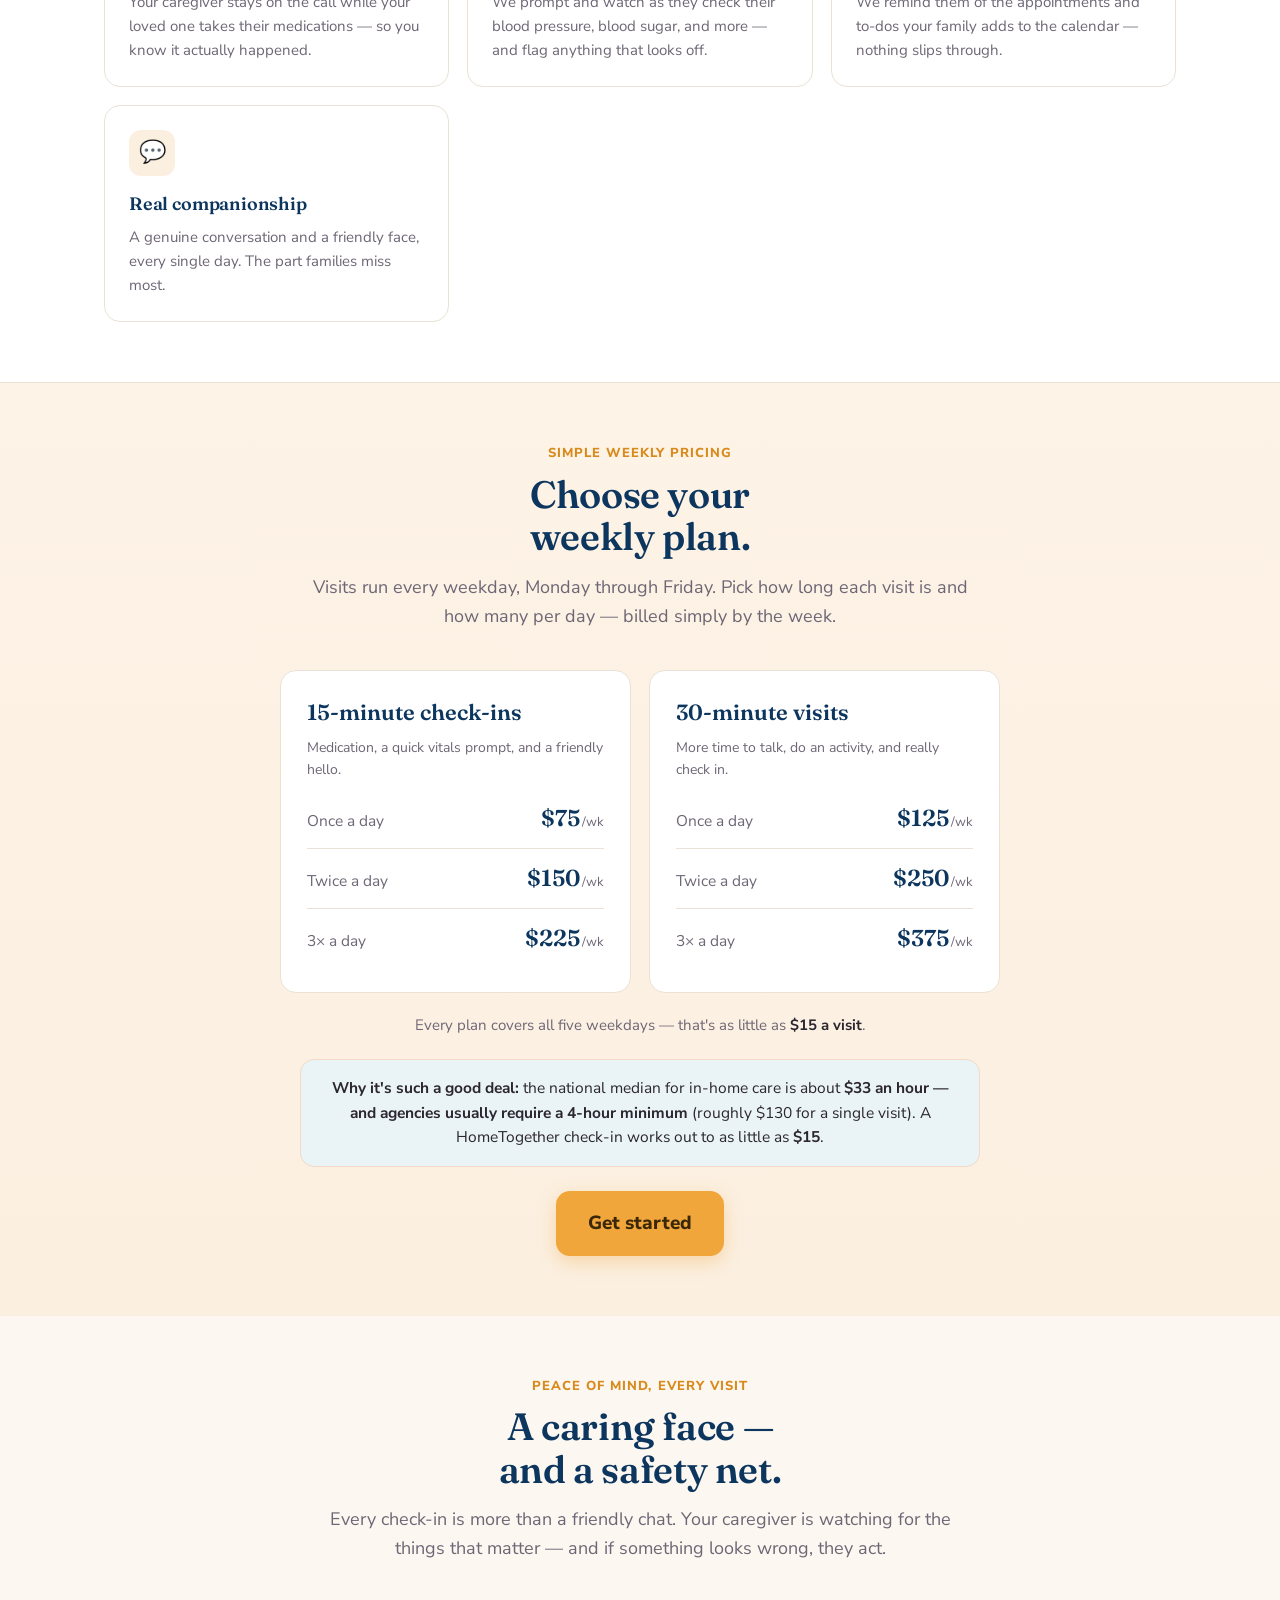
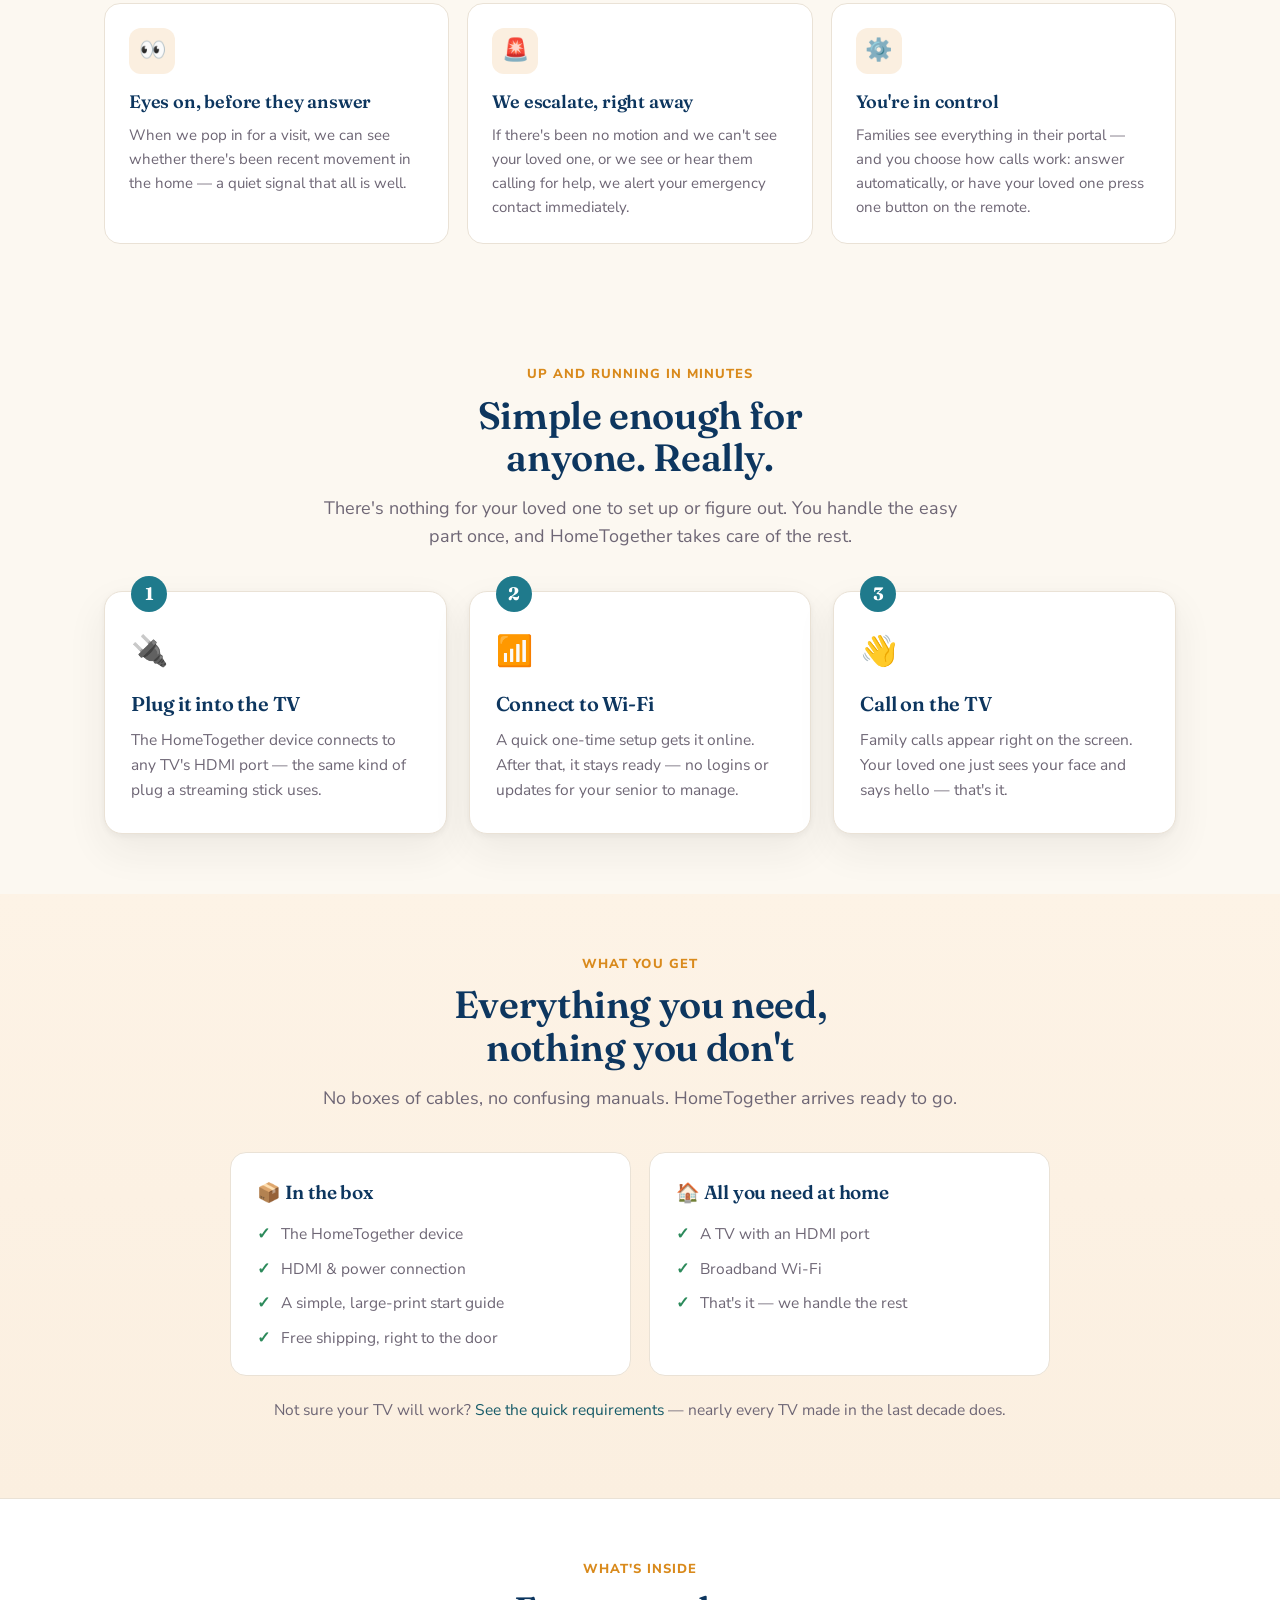
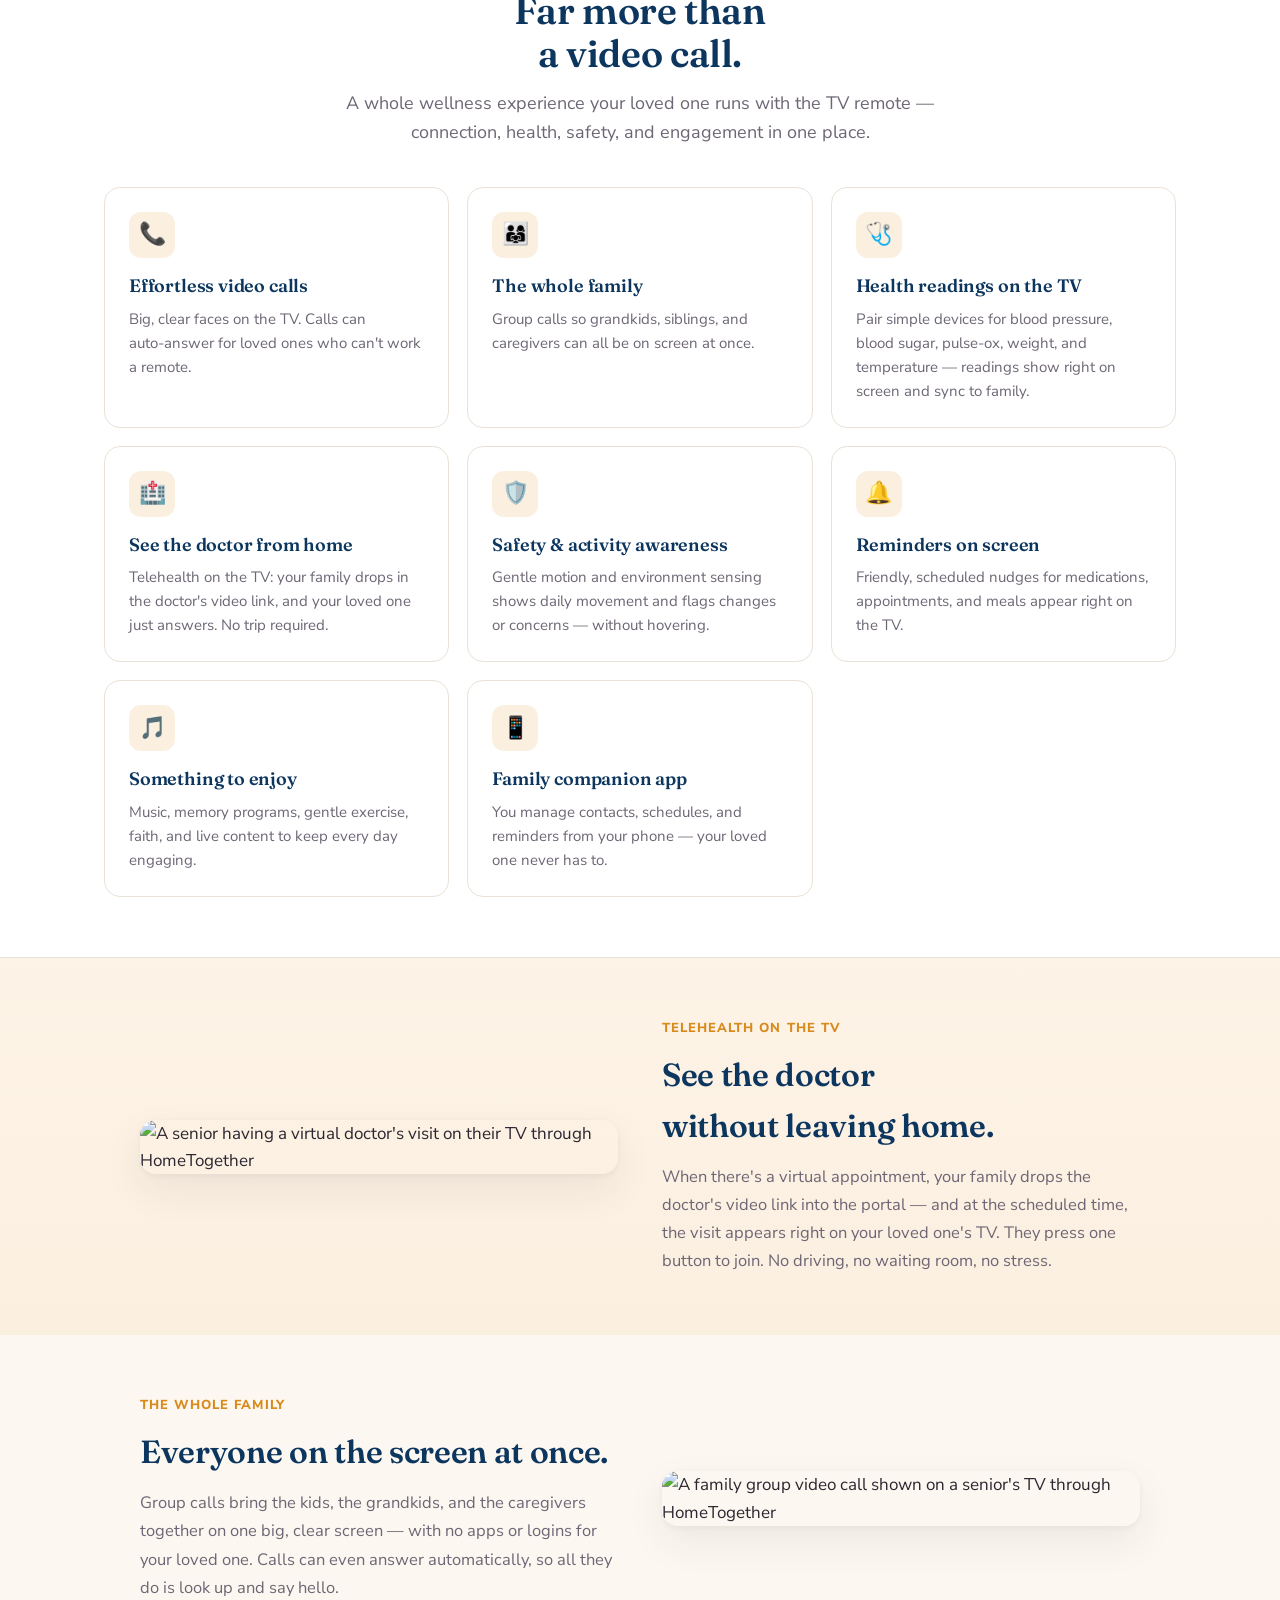
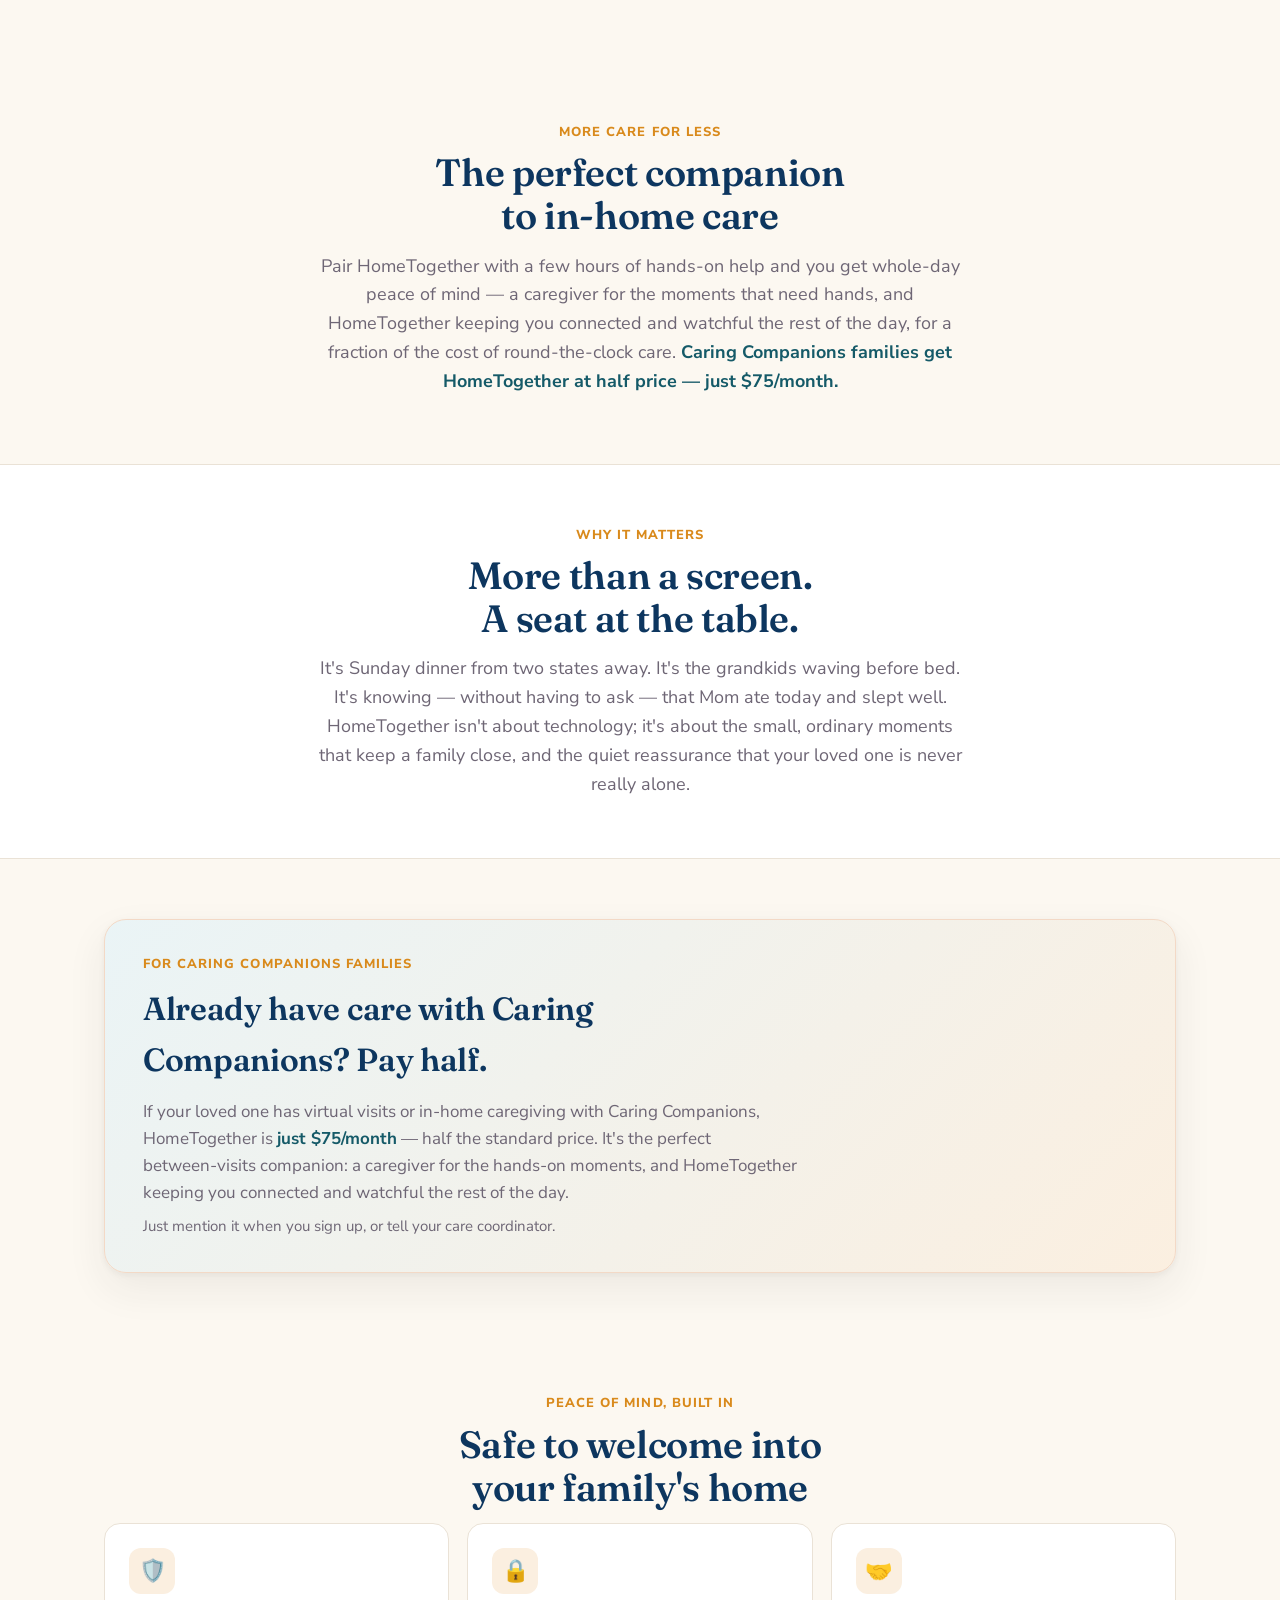
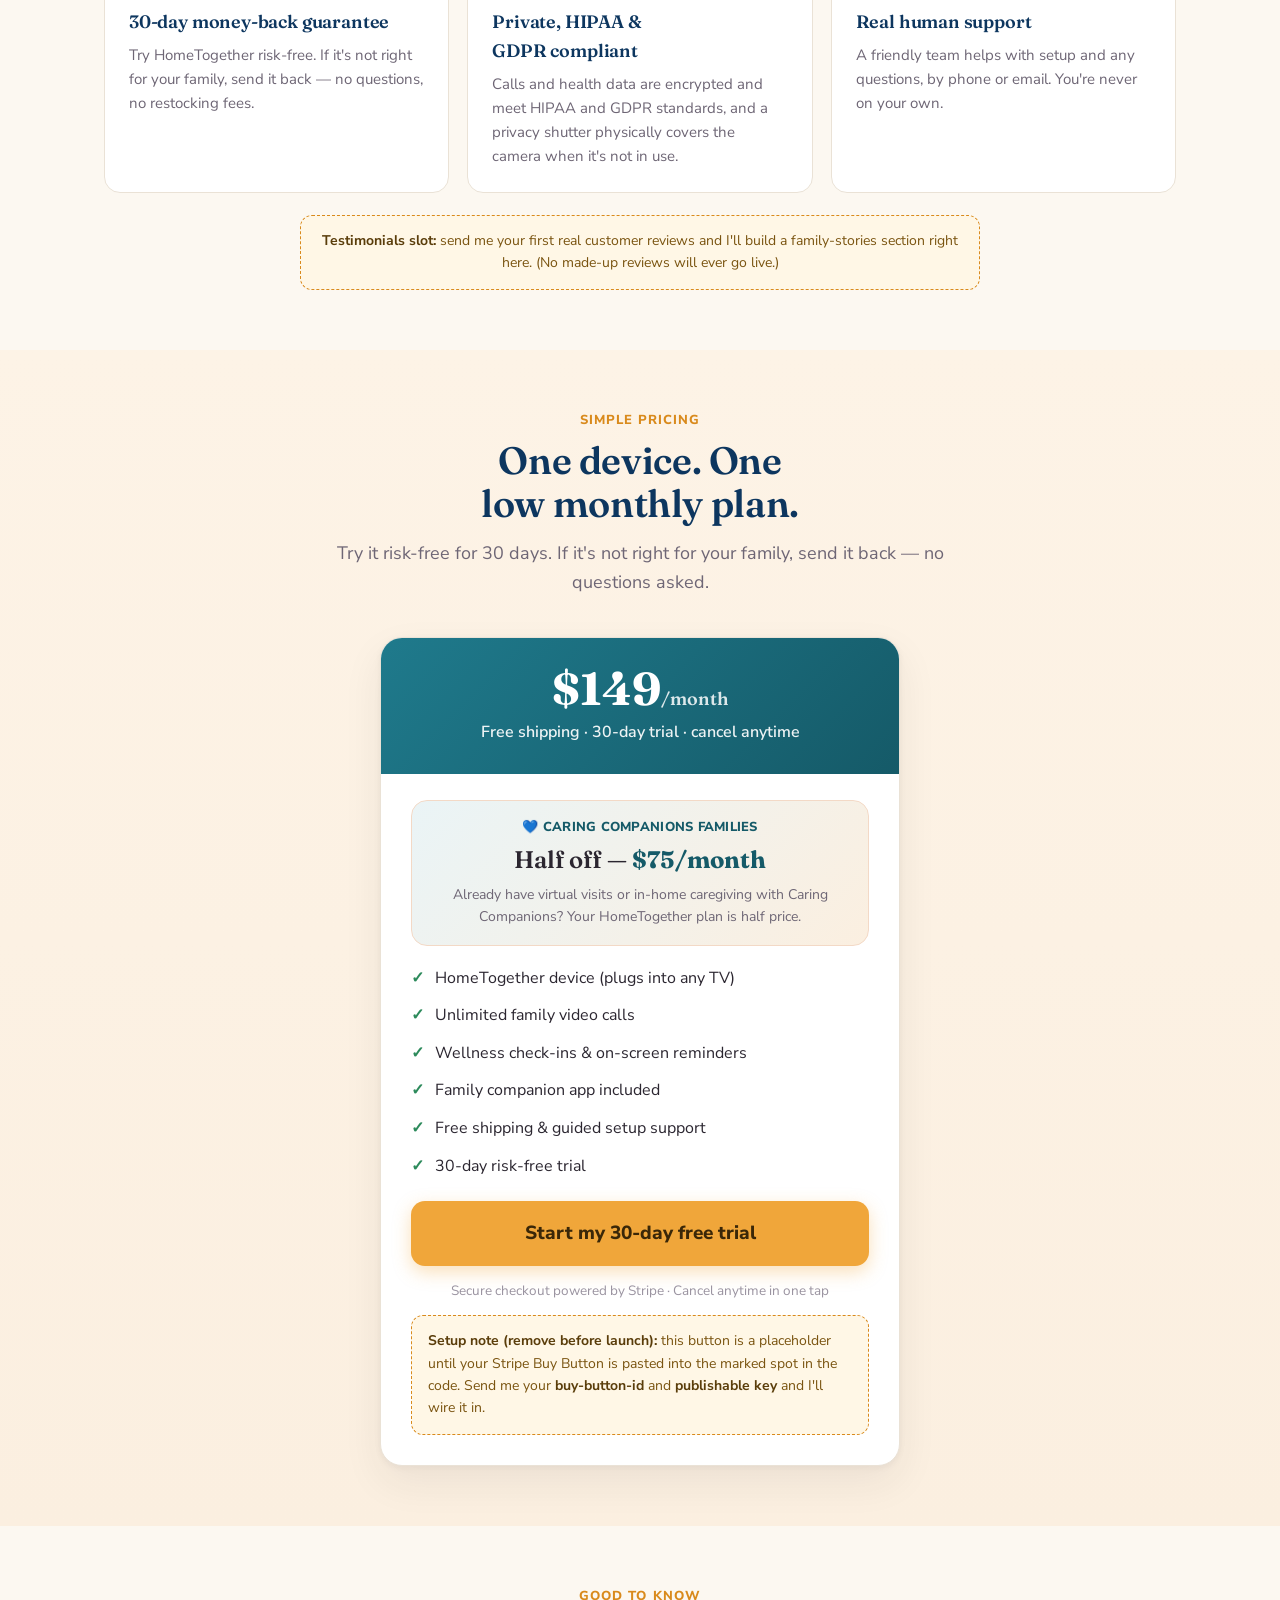
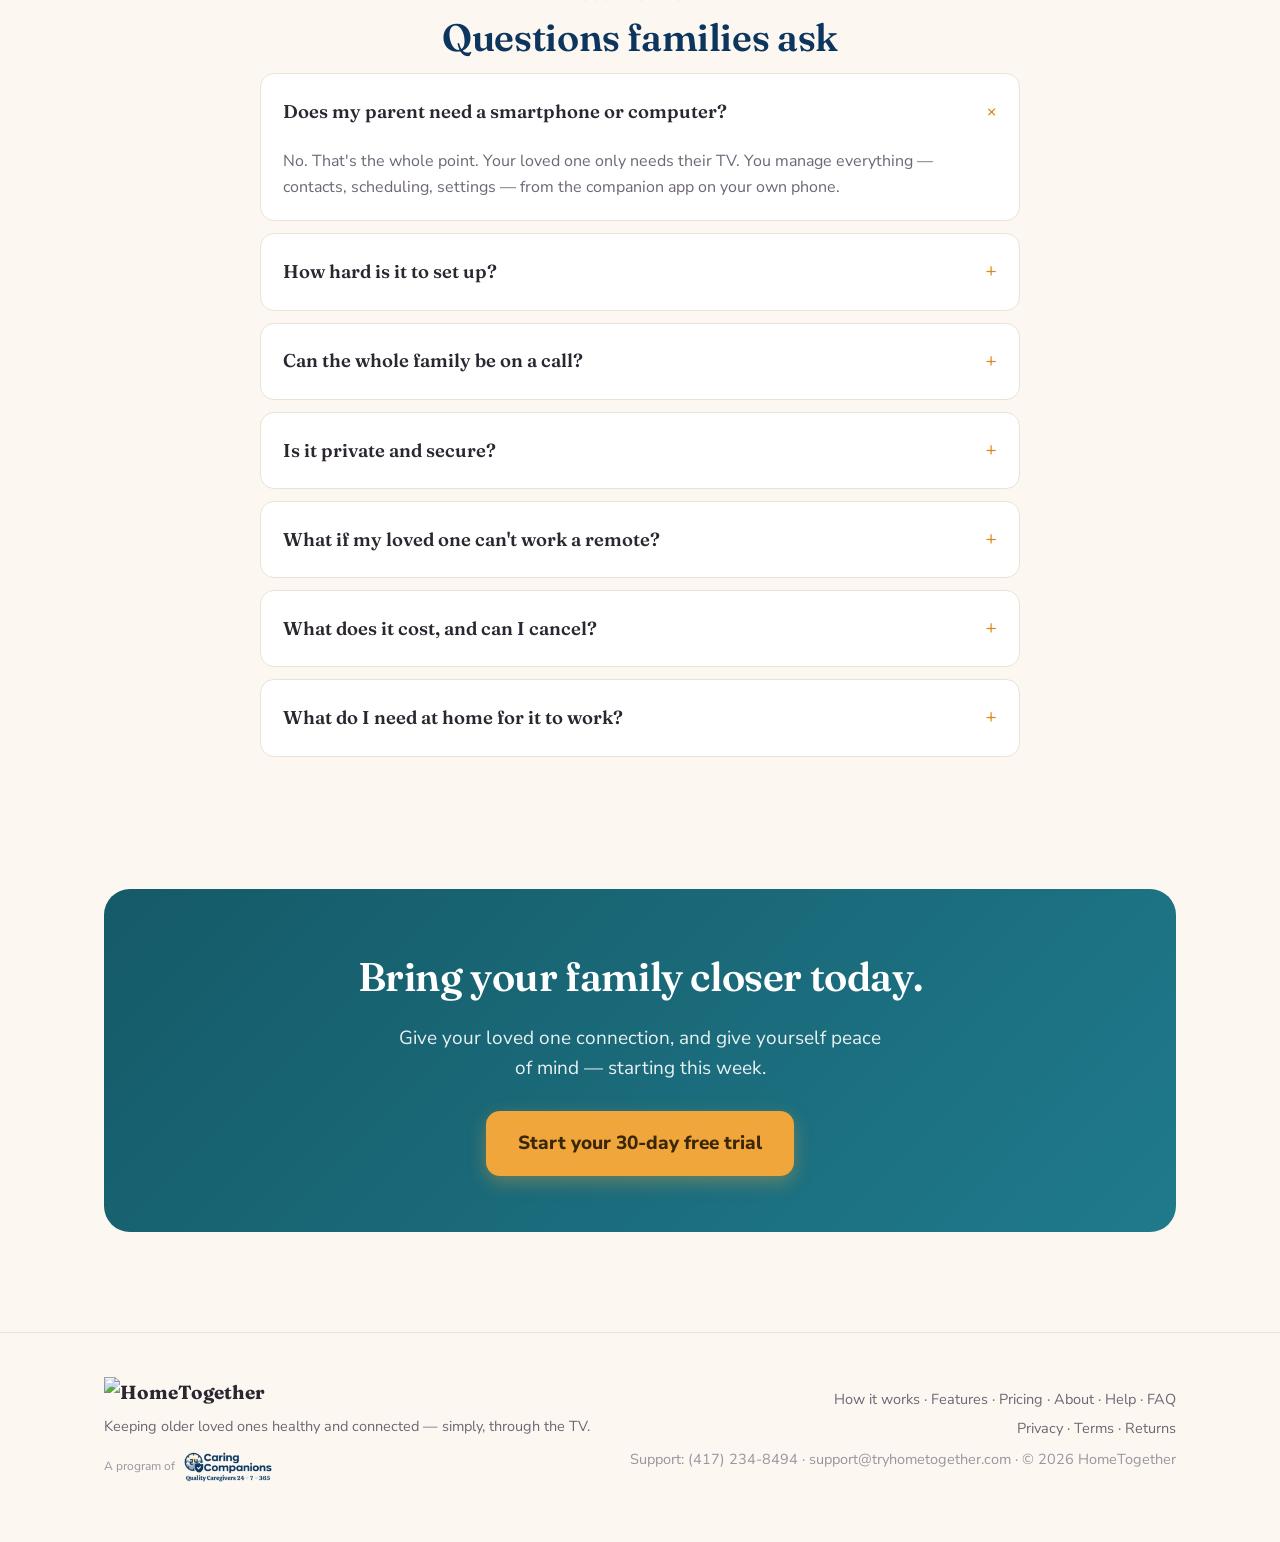
==== commit 4d497ced: "Raise virtual-visit pricing to $15 / $25 per visit Weekly plans now: 15-min $75/$150/$225 (1/2/3x da" ====
--- a/index.html
+++ b/index.html
@@ -4,7 +4,7 @@
 <meta charset="utf-8">
 <meta name="viewport" content="width=device-width, initial-scale=1">
 <title>HomeTogether — Stay Close, Right Through the TV</title>
-<meta name="description" content="HomeTogether brings real caregiver check-ins and family video calls to any TV — no smartphone needed. Trained caregivers watch medications, prompt vitals, and give daily companionship nationwide. 15-min visits $10, 30-min $20, Monday–Friday.">
+<meta name="description" content="HomeTogether brings real caregiver check-ins and family video calls to any TV — no smartphone needed. Trained caregivers watch medications, prompt vitals, and give daily companionship nationwide. 15-min visits $15, 30-min $25, Monday–Friday.">
 <link rel="canonical" href="https://tryhometogether.com/">
 <meta property="og:type" content="website">
 <meta property="og:title" content="HomeTogether — Stay Close, Right Through the TV">
@@ -95,24 +95,24 @@
         <p class="wk-title">15&#8209;minute check&#8209;ins</p>
         <p style="margin:0 0 8px;font-size:14px;color:var(--muted)">Medication, a quick vitals prompt, and a friendly hello.</p>
         <div class="wk-rows">
-          <div class="wk-row"><span>Once a day</span><b>$50<span class="per">/wk</span></b></div>
-          <div class="wk-row"><span>Twice a day</span><b>$100<span class="per">/wk</span></b></div>
-          <div class="wk-row"><span>3&times; a day</span><b>$150<span class="per">/wk</span></b></div>
+          <div class="wk-row"><span>Once a day</span><b>$75<span class="per">/wk</span></b></div>
+          <div class="wk-row"><span>Twice a day</span><b>$150<span class="per">/wk</span></b></div>
+          <div class="wk-row"><span>3&times; a day</span><b>$225<span class="per">/wk</span></b></div>
         </div>
       </div>
       <div class="spec-card">
         <p class="wk-title">30&#8209;minute visits</p>
         <p style="margin:0 0 8px;font-size:14px;color:var(--muted)">More time to talk, do an activity, and really check in.</p>
         <div class="wk-rows">
-          <div class="wk-row"><span>Once a day</span><b>$100<span class="per">/wk</span></b></div>
-          <div class="wk-row"><span>Twice a day</span><b>$200<span class="per">/wk</span></b></div>
-          <div class="wk-row"><span>3&times; a day</span><b>$300<span class="per">/wk</span></b></div>
+          <div class="wk-row"><span>Once a day</span><b>$125<span class="per">/wk</span></b></div>
+          <div class="wk-row"><span>Twice a day</span><b>$250<span class="per">/wk</span></b></div>
+          <div class="wk-row"><span>3&times; a day</span><b>$375<span class="per">/wk</span></b></div>
         </div>
       </div>
     </div>
-    <p style="text-align:center;color:var(--muted);margin-top:20px;font-size:15px">Every plan covers all five weekdays &mdash; that's as little as <b style="color:var(--ink)">$10 a visit</b>.</p>
+    <p style="text-align:center;color:var(--muted);margin-top:20px;font-size:15px">Every plan covers all five weekdays &mdash; that's as little as <b style="color:var(--ink)">$15 a visit</b>.</p>
     <div style="max-width:680px;margin:22px auto 0;background:var(--soft-teal);border:1px solid var(--rose);border-radius:14px;padding:16px 22px;text-align:center">
-      <p style="margin:0;font-size:15.5px;color:var(--ink);line-height:1.6"><b>Why it's such a good deal:</b> the national median for in‑home care is about <b>$33 an hour &mdash; and agencies usually require a 4‑hour minimum</b> (roughly $130 for a single visit). A HomeTogether check‑in works out to as little as <b>$10</b>.</p>
+      <p style="margin:0;font-size:15.5px;color:var(--ink);line-height:1.6"><b>Why it's such a good deal:</b> the national median for in‑home care is about <b>$33 an hour &mdash; and agencies usually require a 4‑hour minimum</b> (roughly $130 for a single visit). A HomeTogether check‑in works out to as little as <b>$15</b>.</p>
     </div>
     <div style="text-align:center;margin-top:24px"><a href="#pricing" class="btn btn-primary btn-lg">Get started</a></div>
   </div>
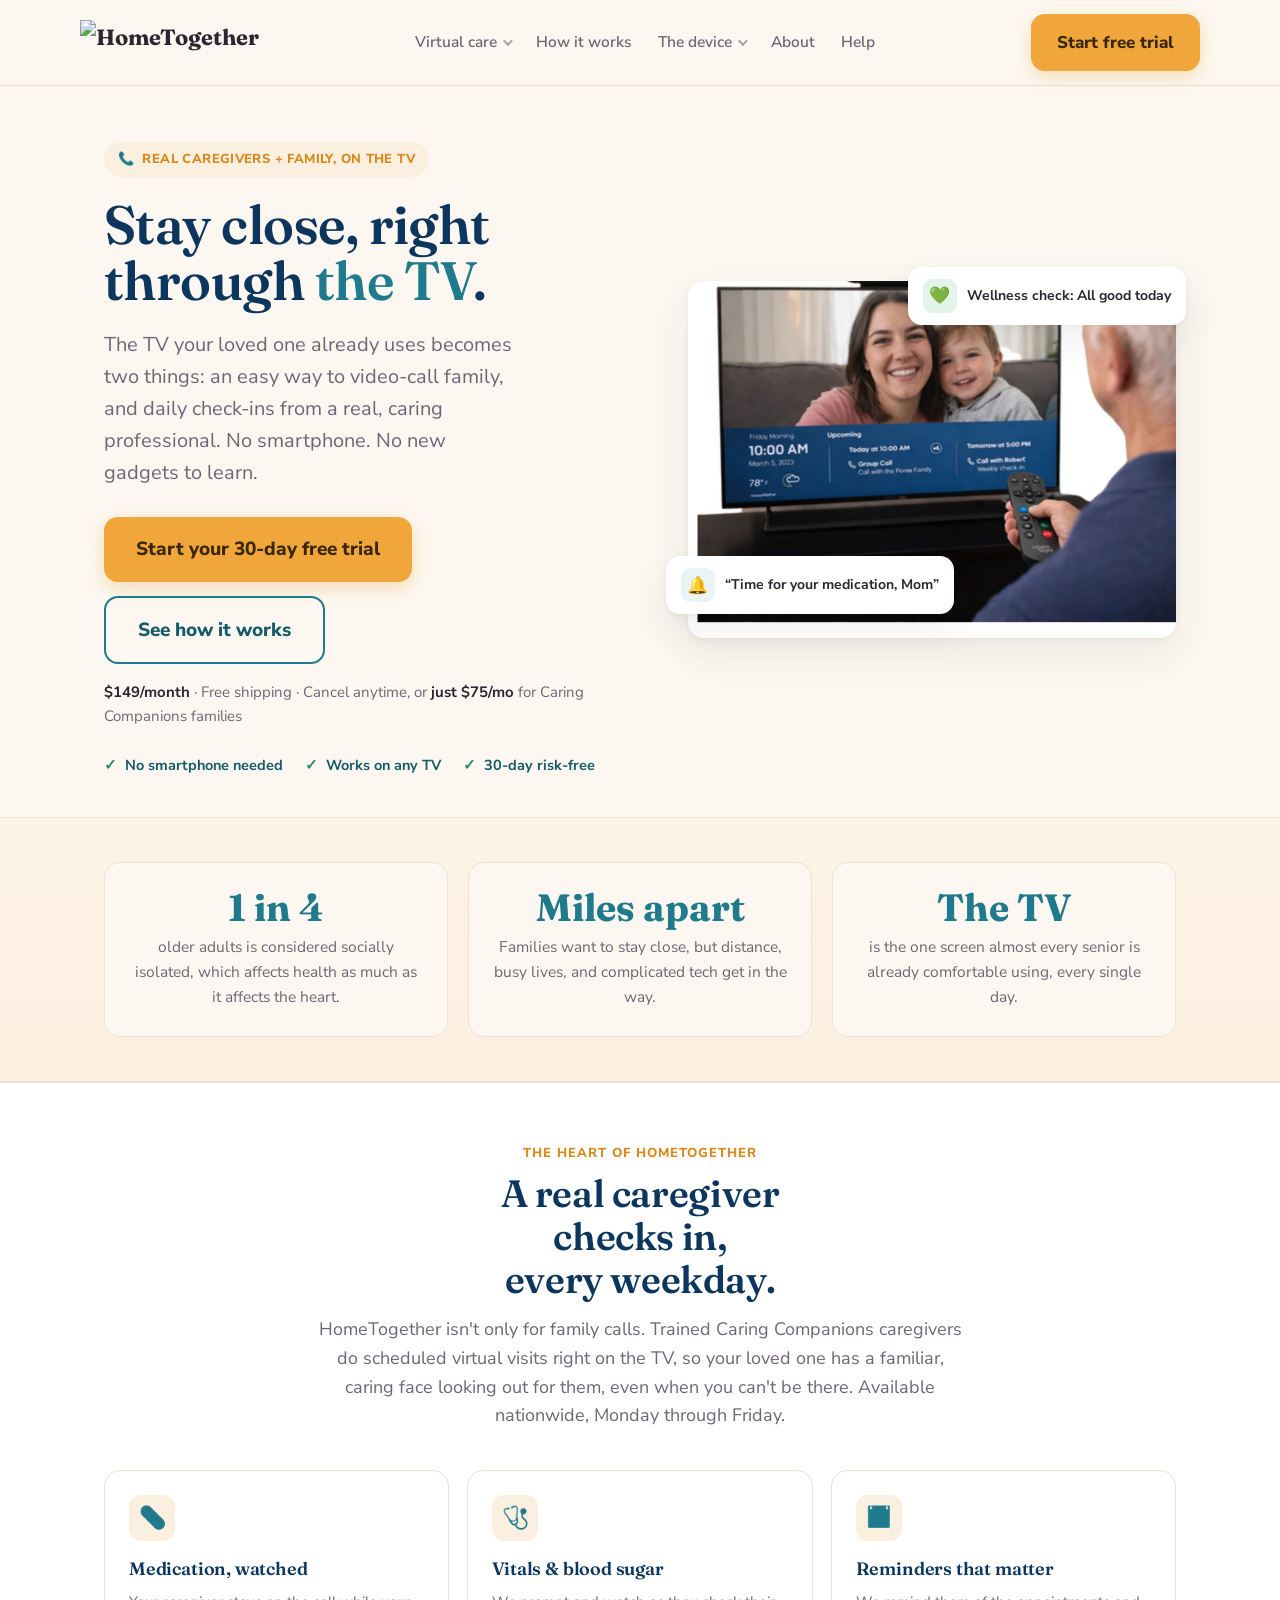
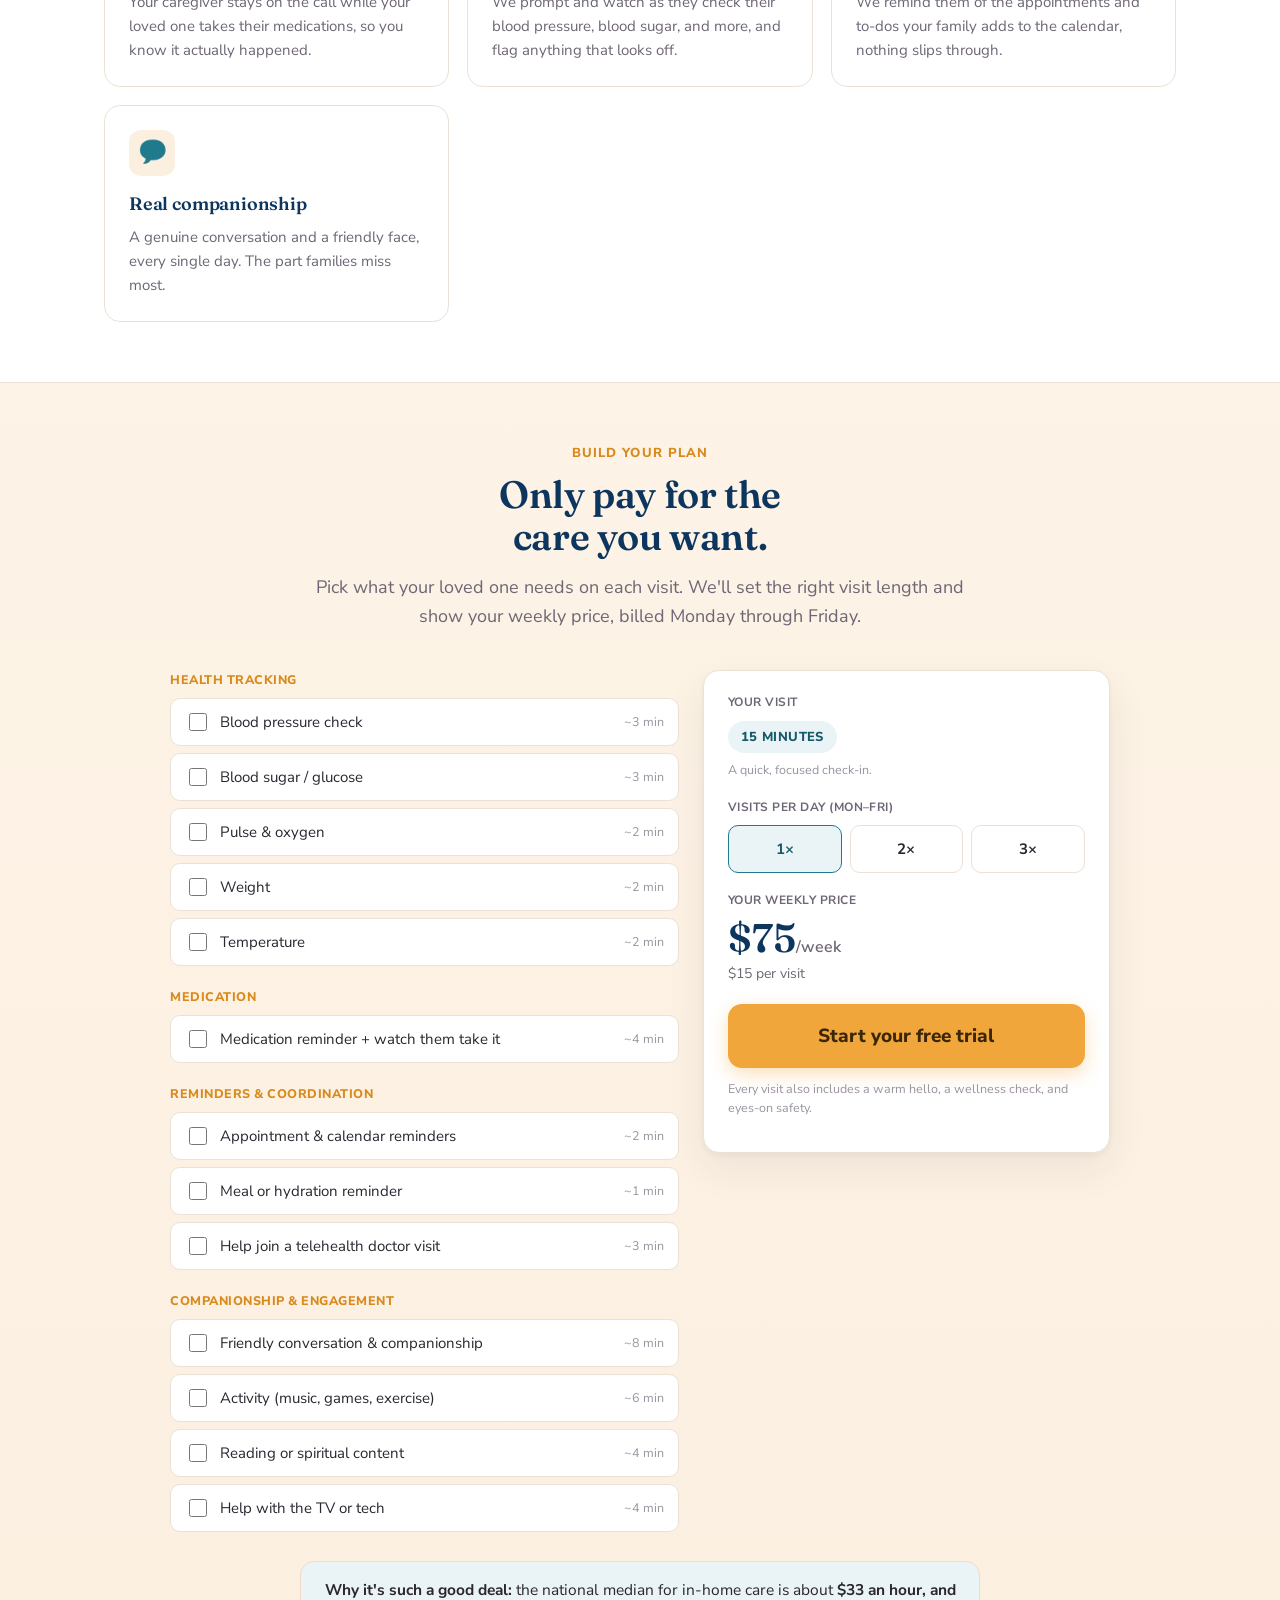
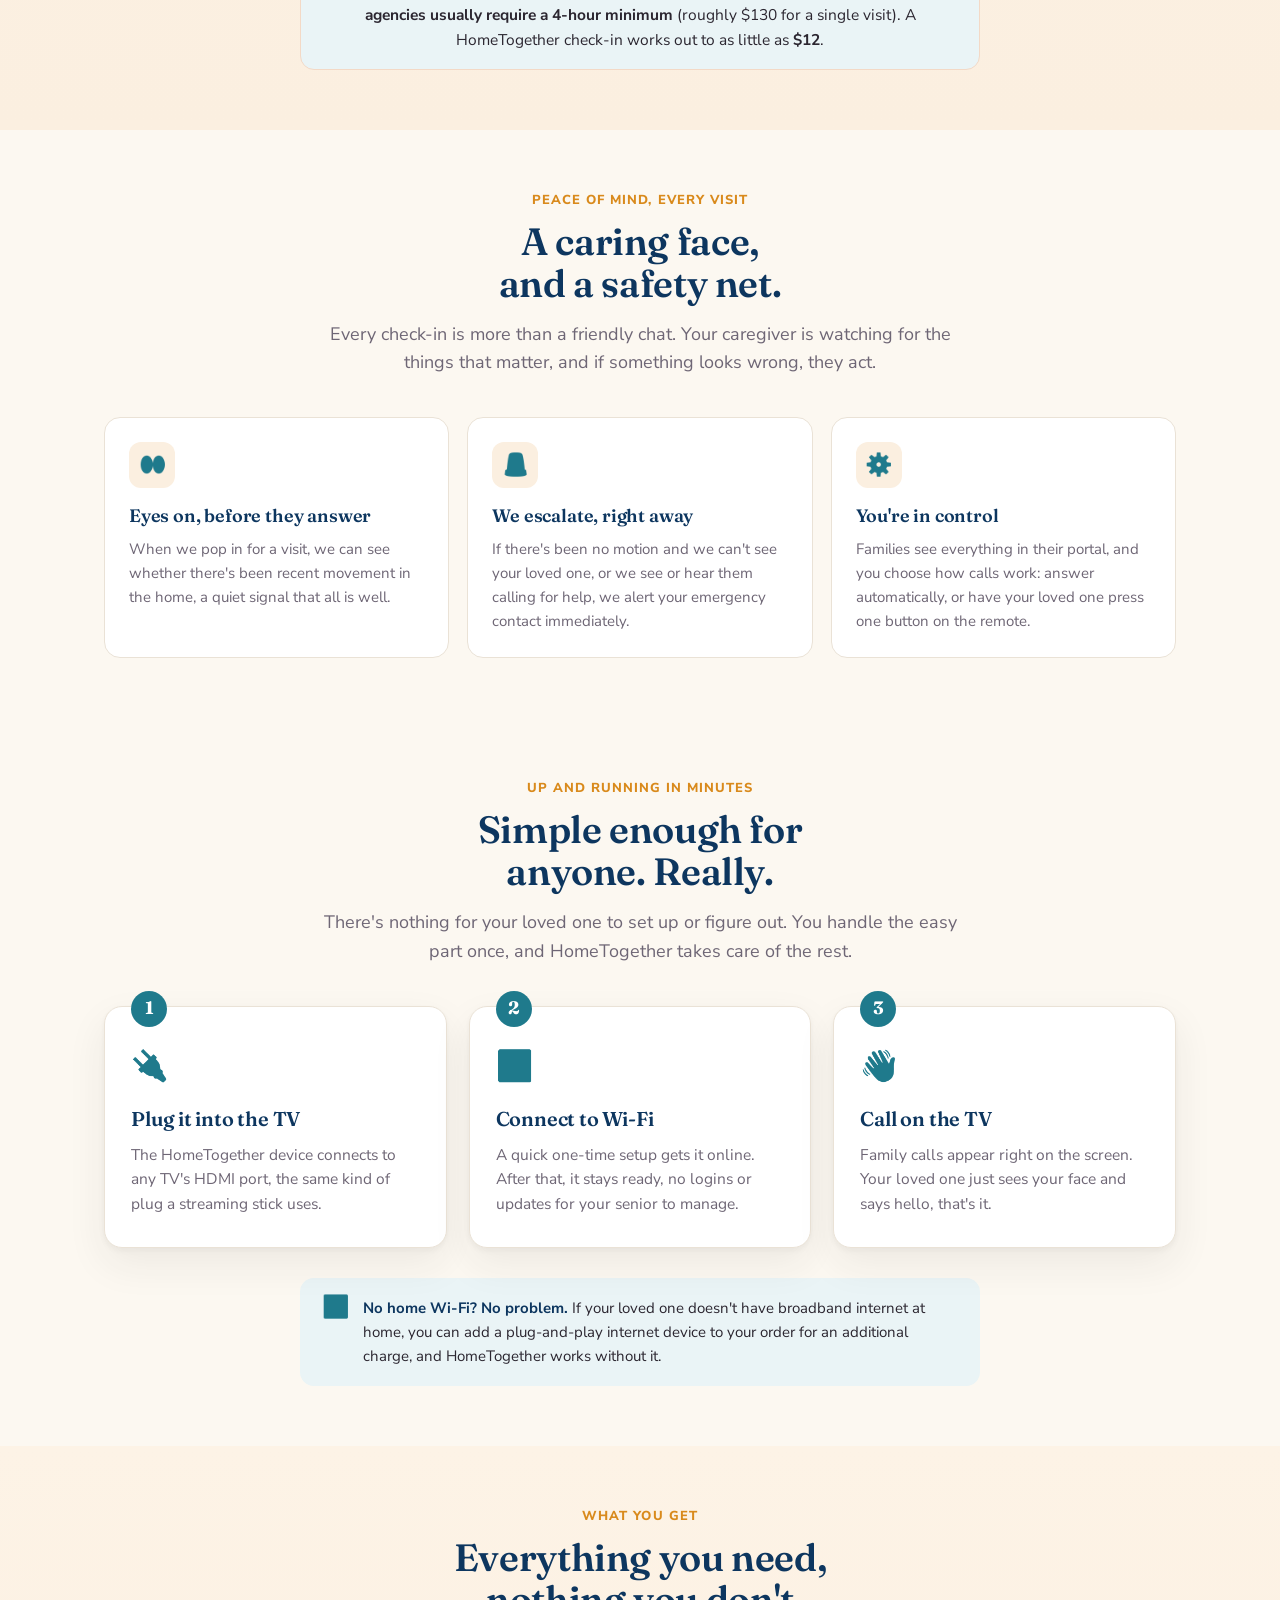
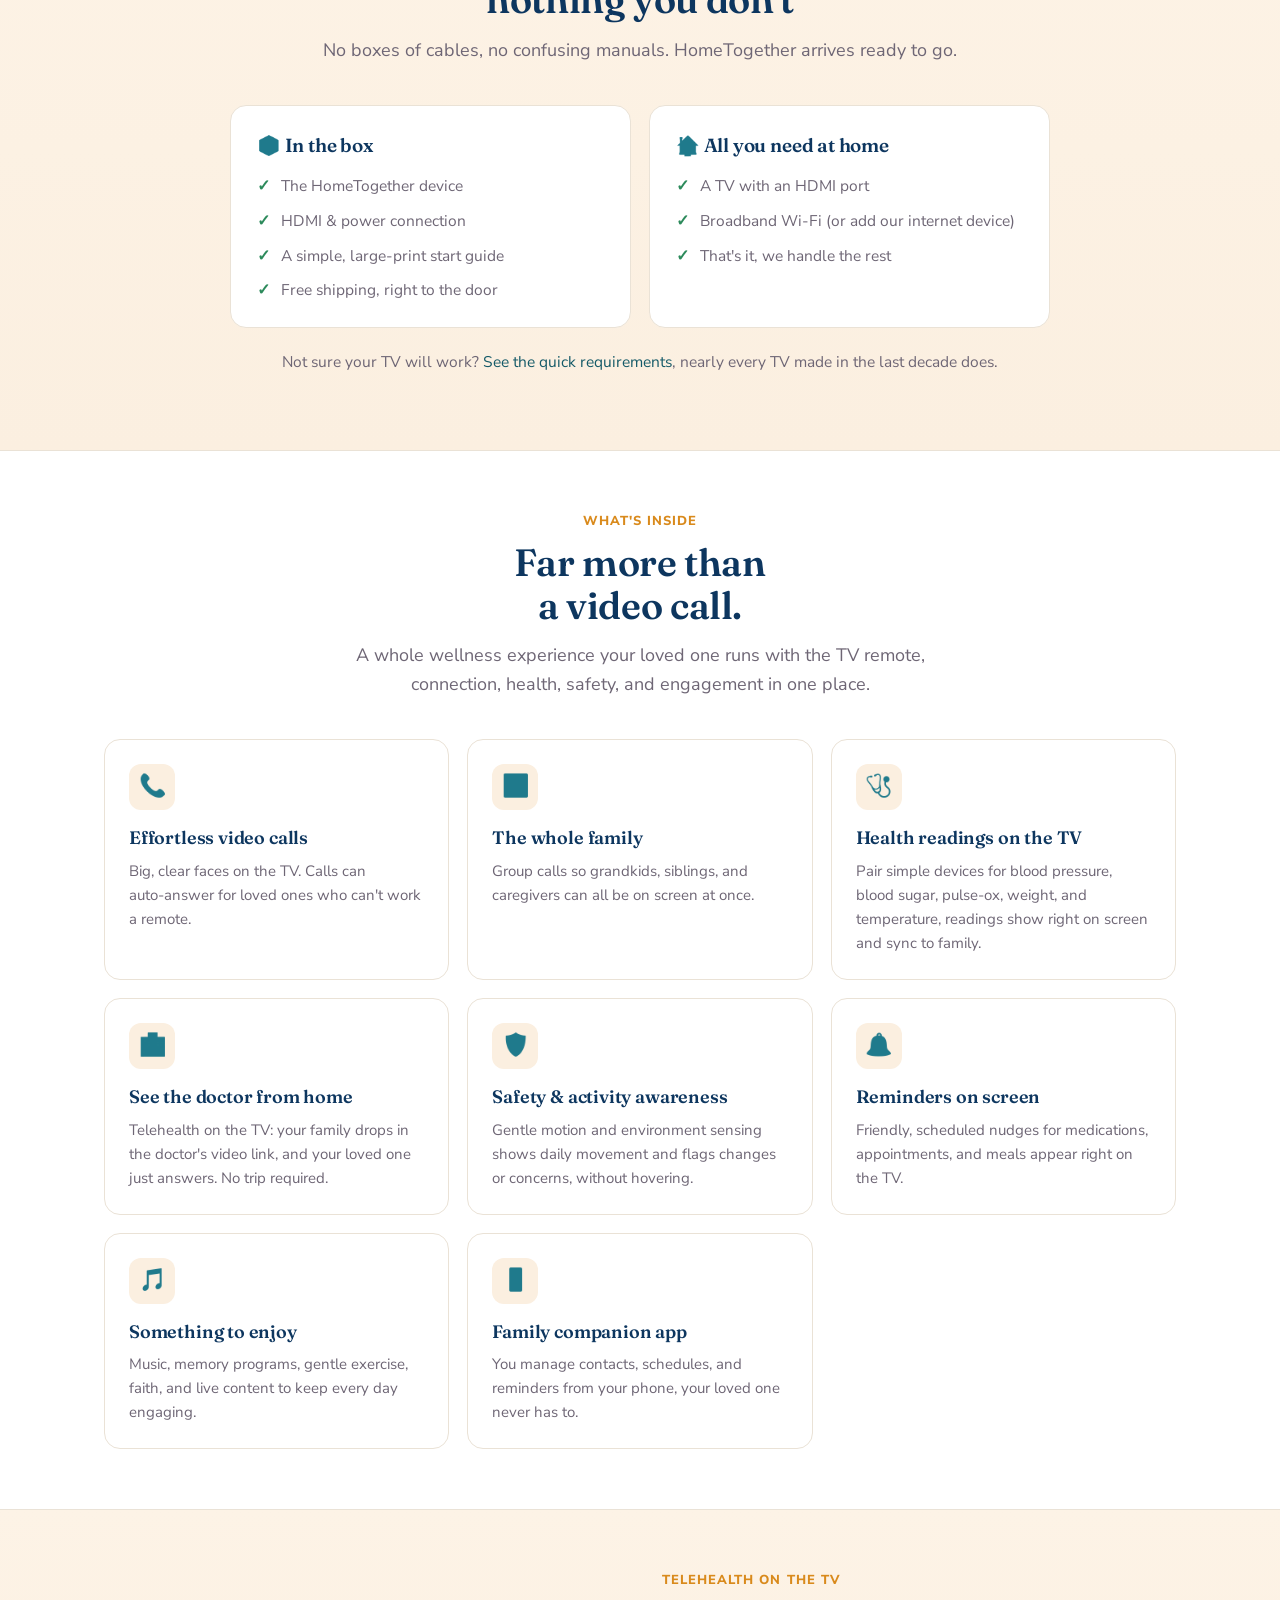
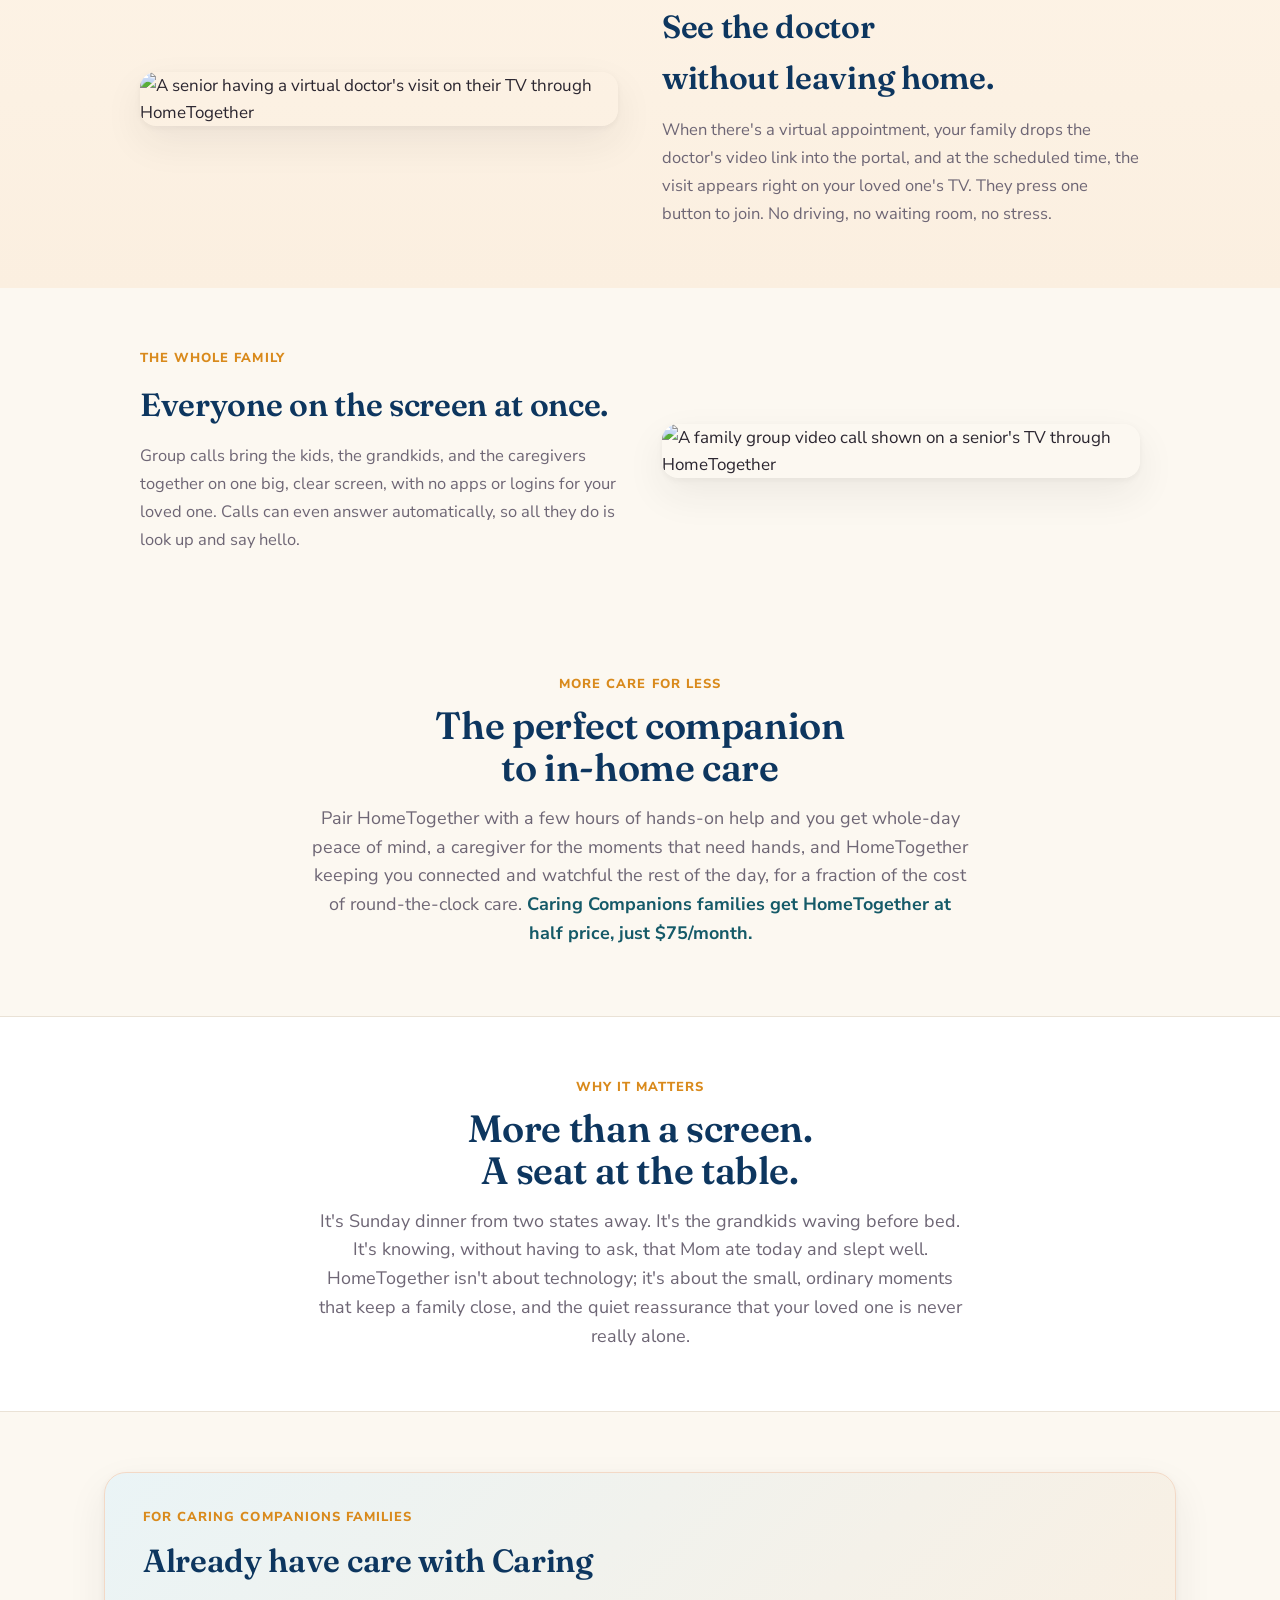
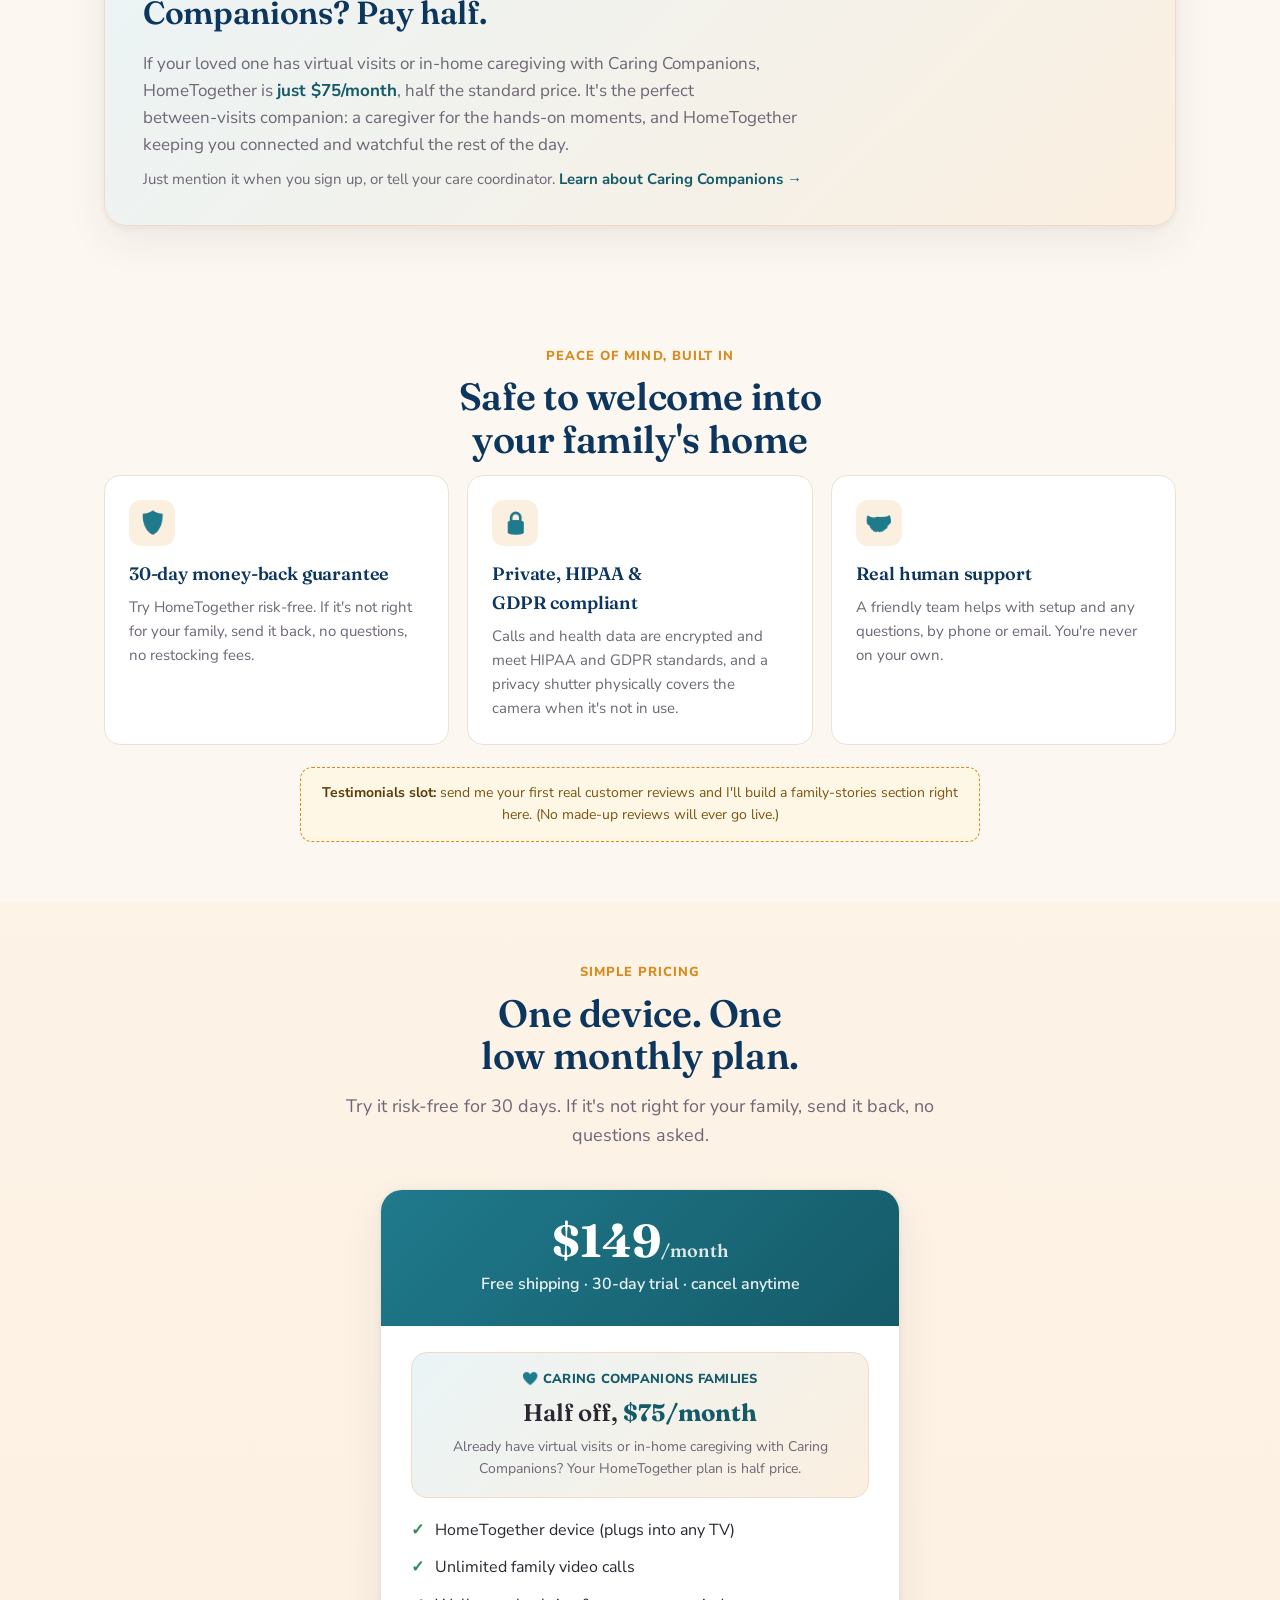
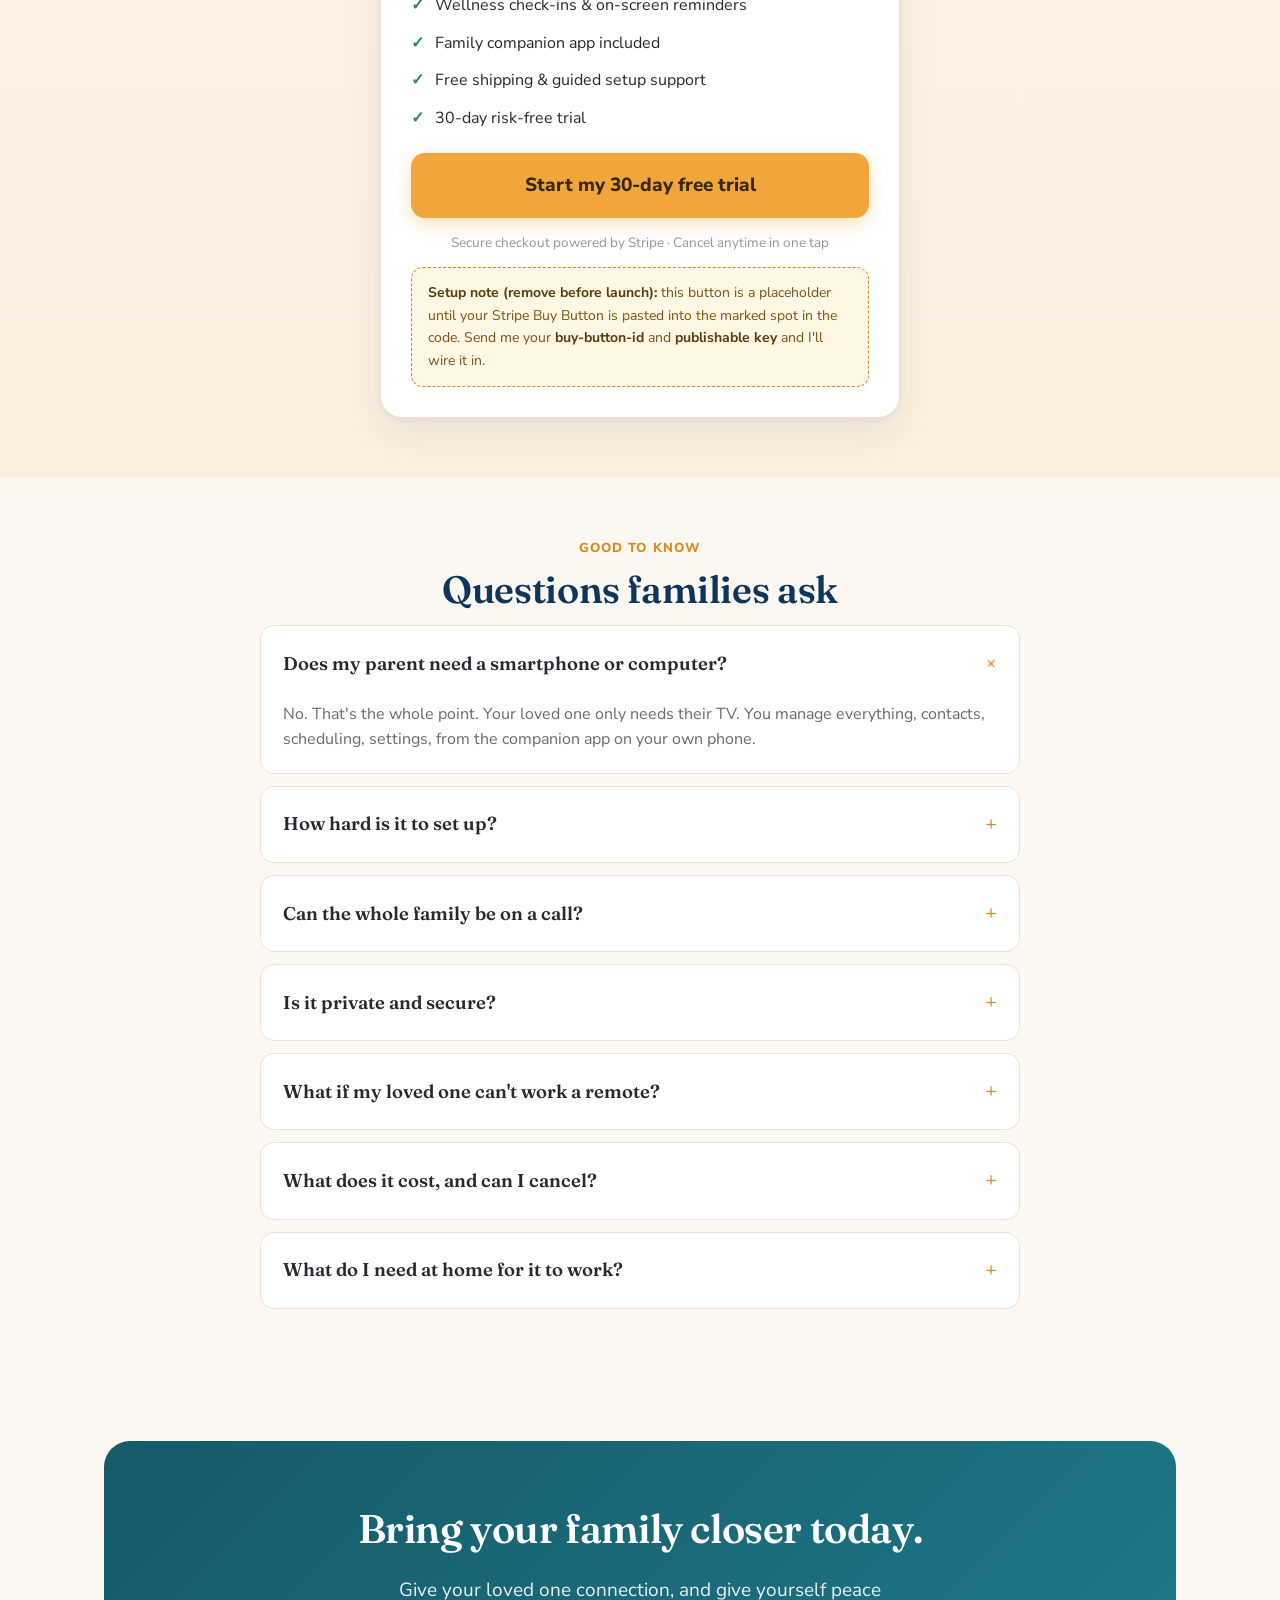
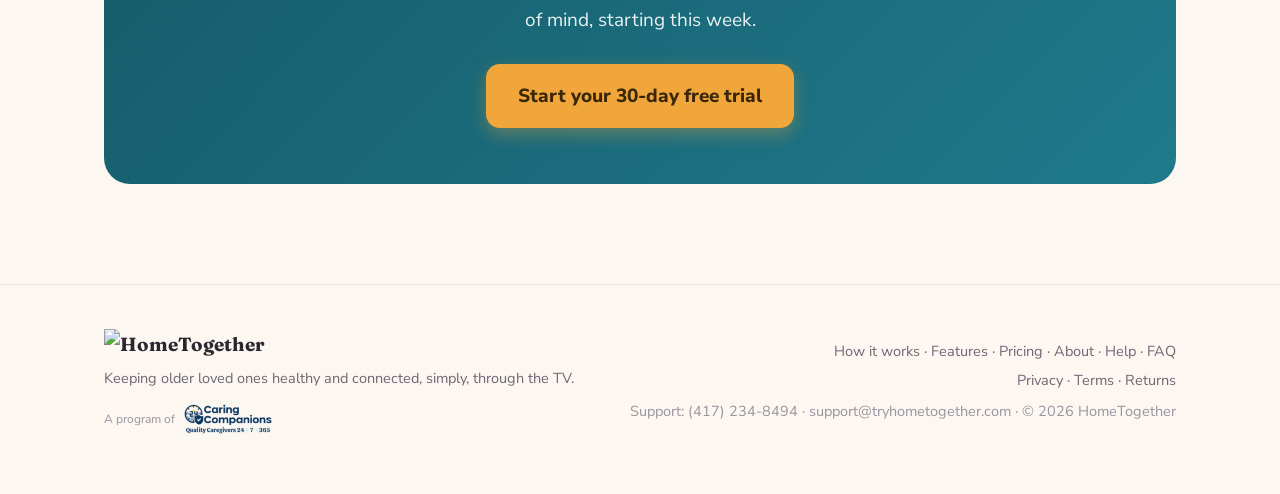
==== commit 5e909d07: "HomeTogether site: nav dropdowns, brand navy/teal, weekly pricing, real assets, no-wifi note, brand-" ====
--- a/index.html
+++ b/index.html
@@ -3,12 +3,12 @@
 <head>
 <meta charset="utf-8">
 <meta name="viewport" content="width=device-width, initial-scale=1">
-<title>HomeTogether — Stay Close, Right Through the TV</title>
-<meta name="description" content="HomeTogether brings real caregiver check-ins and family video calls to any TV — no smartphone needed. Trained caregivers watch medications, prompt vitals, and give daily companionship nationwide. 15-min visits $15, 30-min $25, Monday–Friday.">
+<title>HomeTogether, Stay Close, Right Through the TV</title>
+<meta name="description" content="HomeTogether brings real caregiver check-ins and family video calls to any TV, no smartphone needed. Trained caregivers watch medications, prompt vitals, and give daily companionship nationwide. 15-min visits $15, 30-min $25, Monday–Friday.">
 <link rel="canonical" href="https://tryhometogether.com/">
 <meta property="og:type" content="website">
-<meta property="og:title" content="HomeTogether — Stay Close, Right Through the TV">
-<meta property="og:description" content="Easy, secure video calling and gentle wellness check-ins for seniors — right on the TV they already use. 30-day risk-free trial.">
+<meta property="og:title" content="HomeTogether, Stay Close, Right Through the TV">
+<meta property="og:description" content="Easy, secure video calling and gentle wellness check-ins for seniors, right on the TV they already use. 30-day risk-free trial.">
 <meta property="og:url" content="https://tryhometogether.com/">
 <meta name="twitter:card" content="summary_large_image">
 <link rel="preconnect" href="https://fonts.googleapis.com">
@@ -24,10 +24,23 @@
     <input type="checkbox" id="ht-navtog" class="ht-navtog" aria-hidden="true" tabindex="-1">
     <label for="ht-navtog" class="ht-burger" aria-label="Open menu"><span></span><span></span><span></span></label>
     <nav class="main">
-      <a href="#visits">Virtual visits</a>
+      <span class="ht-group">
+        <a href="#visits" class="ht-top">Virtual care<i class="ht-caret"></i></a>
+        <span class="ht-dd">
+          <a href="#visits">Virtual visits</a>
+          <a href="#visit-pricing">Build your plan<span class="ht-dd-sub">Pick tasks &amp; see your price</span></a>
+          <a href="#safety">Safety &amp; alerts</a>
+        </span>
+      </span>
       <a href="#how">How it works</a>
-      <a href="#features">Features</a>
-      <a href="#pricing">Pricing</a>
+      <span class="ht-group">
+        <a href="#features" class="ht-top">The device<i class="ht-caret"></i></a>
+        <span class="ht-dd">
+          <a href="#features">What you get</a>
+          <a href="#pricing">Device &amp; pricing</a>
+          <a href="#faq">Common questions</a>
+        </span>
+      </span>
       <a href="about.html">About</a>
       <a href="help.html">Help</a>
     </nav>
@@ -39,14 +52,14 @@
 <section class="hero">
   <div class="wrap hero-grid">
     <div>
-      <span class="eyebrow">📞 Real caregivers + family, on the TV</span>
+      <span class="eyebrow"><span style="color:transparent;text-shadow:0 0 0 var(--sea);">📞</span> Real caregivers + family, on the TV</span>
       <h1>Stay close, right through <span class="u">the TV</span>.</h1>
       <p class="sub">The TV your loved one already uses becomes two things: an easy way to video‑call family, and daily check‑ins from a real, caring professional. No smartphone. No new gadgets to learn.</p>
       <div class="cta-row">
         <a href="#pricing" class="btn btn-primary btn-lg">Start your 30‑day free trial</a>
         <a href="#how" class="btn btn-ghost btn-lg">See how it works</a>
       </div>
-      <p class="price-note"><b>$149/month</b> · Free shipping · Cancel anytime — or <b>just $75/mo</b> for Caring Companions families</p>
+      <p class="price-note"><b>$149/month</b> · Free shipping · Cancel anytime, or <b>just $75/mo</b> for Caring Companions families</p>
       <div class="trust-row">
         <span><span class="ck">✓</span> No smartphone needed</span>
         <span><span class="ck">✓</span> Works on any TV</span>
@@ -64,9 +77,9 @@
 <section class="band band-warm" style="padding:44px 0;">
   <div class="wrap">
     <div class="prob-grid">
-      <div class="prob"><div class="big">1 in 4</div><p>older adults is considered socially isolated — which affects health as much as it affects the heart.</p></div>
+      <div class="prob"><div class="big">1 in 4</div><p>older adults is considered socially isolated, which affects health as much as it affects the heart.</p></div>
       <div class="prob"><div class="big">Miles apart</div><p>Families want to stay close, but distance, busy lives, and complicated tech get in the way.</p></div>
-      <div class="prob"><div class="big">The TV</div><p>is the one screen almost every senior is already comfortable using — every single day.</p></div>
+      <div class="prob"><div class="big">The TV</div><p>is the one screen almost every senior is already comfortable using, every single day.</p></div>
     </div>
   </div>
 </section>
@@ -74,12 +87,12 @@
 <section class="band" id="visits">
   <div class="wrap">
     <p class="sec-eyebrow">The heart of HomeTogether</p>
-    <h2 class="sec-title">A real caregiver checks in &mdash; every weekday.</h2>
-    <p class="sec-lede">HomeTogether isn't only for family calls. Trained Caring Companions caregivers do scheduled virtual visits right on the TV &mdash; so your loved one has a familiar, caring face looking out for them, even when you can't be there. Available nationwide, Monday through Friday.</p>
+    <h2 class="sec-title">A real caregiver checks in, every weekday.</h2>
+    <p class="sec-lede">HomeTogether isn't only for family calls. Trained Caring Companions caregivers do scheduled virtual visits right on the TV, so your loved one has a familiar, caring face looking out for them, even when you can't be there. Available nationwide, Monday through Friday.</p>
     <div class="feat-grid">
-      <div class="feat"><div class="ic">💊</div><h3>Medication, watched</h3><p>Your caregiver stays on the call while your loved one takes their medications &mdash; so you know it actually happened.</p></div>
-      <div class="feat"><div class="ic">🩺</div><h3>Vitals &amp; blood sugar</h3><p>We prompt and watch as they check their blood pressure, blood sugar, and more &mdash; and flag anything that looks off.</p></div>
-      <div class="feat"><div class="ic">📅</div><h3>Reminders that matter</h3><p>We remind them of the appointments and to‑dos your family adds to the calendar &mdash; nothing slips through.</p></div>
+      <div class="feat"><div class="ic">💊</div><h3>Medication, watched</h3><p>Your caregiver stays on the call while your loved one takes their medications, so you know it actually happened.</p></div>
+      <div class="feat"><div class="ic">🩺</div><h3>Vitals &amp; blood sugar</h3><p>We prompt and watch as they check their blood pressure, blood sugar, and more, and flag anything that looks off.</p></div>
+      <div class="feat"><div class="ic">📅</div><h3>Reminders that matter</h3><p>We remind them of the appointments and to‑dos your family adds to the calendar, nothing slips through.</p></div>
       <div class="feat"><div class="ic">💬</div><h3>Real companionship</h3><p>A genuine conversation and a friendly face, every single day. The part families miss most.</p></div>
     </div>
   </div>
@@ -87,46 +100,74 @@
 
 <section class="band-warm" id="visit-pricing">
   <div class="wrap">
-    <p class="sec-eyebrow">Simple weekly pricing</p>
-    <h2 class="sec-title">Choose your weekly plan.</h2>
-    <p class="sec-lede">Visits run every weekday, Monday through Friday. Pick how long each visit is and how many per day &mdash; billed simply by the week.</p>
-    <div class="specs-grid" style="max-width:720px">
-      <div class="spec-card">
-        <p class="wk-title">15&#8209;minute check&#8209;ins</p>
-        <p style="margin:0 0 8px;font-size:14px;color:var(--muted)">Medication, a quick vitals prompt, and a friendly hello.</p>
-        <div class="wk-rows">
-          <div class="wk-row"><span>Once a day</span><b>$75<span class="per">/wk</span></b></div>
-          <div class="wk-row"><span>Twice a day</span><b>$150<span class="per">/wk</span></b></div>
-          <div class="wk-row"><span>3&times; a day</span><b>$225<span class="per">/wk</span></b></div>
+    <p class="sec-eyebrow">Build your plan</p>
+    <h2 class="sec-title">Only pay for the care you want.</h2>
+    <p class="sec-lede">Pick what your loved one needs on each visit. We'll set the right visit length and show your weekly price, billed Monday through Friday.</p>
+    <div class="planner">
+      <div class="plan-tasks">
+        <fieldset class="plan-group">
+          <legend>Health tracking</legend>
+          <label class="plan-task"><input type="checkbox" data-min="3">Blood pressure check<span class="tmin">~3 min</span></label>
+          <label class="plan-task"><input type="checkbox" data-min="3">Blood sugar / glucose<span class="tmin">~3 min</span></label>
+          <label class="plan-task"><input type="checkbox" data-min="2">Pulse &amp; oxygen<span class="tmin">~2 min</span></label>
+          <label class="plan-task"><input type="checkbox" data-min="2">Weight<span class="tmin">~2 min</span></label>
+          <label class="plan-task"><input type="checkbox" data-min="2">Temperature<span class="tmin">~2 min</span></label>
+        </fieldset>
+        <fieldset class="plan-group">
+          <legend>Medication</legend>
+          <label class="plan-task"><input type="checkbox" data-min="4">Medication reminder + watch them take it<span class="tmin">~4 min</span></label>
+        </fieldset>
+        <fieldset class="plan-group">
+          <legend>Reminders &amp; coordination</legend>
+          <label class="plan-task"><input type="checkbox" data-min="2">Appointment &amp; calendar reminders<span class="tmin">~2 min</span></label>
+          <label class="plan-task"><input type="checkbox" data-min="1">Meal or hydration reminder<span class="tmin">~1 min</span></label>
+          <label class="plan-task"><input type="checkbox" data-min="3">Help join a telehealth doctor visit<span class="tmin">~3 min</span></label>
+        </fieldset>
+        <fieldset class="plan-group">
+          <legend>Companionship &amp; engagement</legend>
+          <label class="plan-task"><input type="checkbox" data-min="8">Friendly conversation &amp; companionship<span class="tmin">~8 min</span></label>
+          <label class="plan-task"><input type="checkbox" data-min="6">Activity (music, games, exercise)<span class="tmin">~6 min</span></label>
+          <label class="plan-task"><input type="checkbox" data-min="4">Reading or spiritual content<span class="tmin">~4 min</span></label>
+          <label class="plan-task"><input type="checkbox" data-min="4">Help with the TV or tech<span class="tmin">~4 min</span></label>
+        </fieldset>
+      </div>
+      <div class="plan-summary">
+        <p class="lbl" style="font-size:12px;color:var(--muted);margin:0 0 8px;font-weight:700;text-transform:uppercase;letter-spacing:.04em">Your visit</p>
+        <span class="plan-len-badge" id="planLen">15 minutes</span>
+        <p class="plan-note" id="planLenNote" style="margin-top:8px">A quick, focused check-in.</p>
+        <div class="plan-row">
+          <p class="lbl">Visits per day (Mon&ndash;Fri)</p>
+          <div class="freq-btns" id="freqBtns">
+            <div class="freq-btn on" data-freq="1">1&times;</div>
+            <div class="freq-btn" data-freq="2">2&times;</div>
+            <div class="freq-btn" data-freq="3">3&times;</div>
+          </div>
         </div>
-      </div>
-      <div class="spec-card">
-        <p class="wk-title">30&#8209;minute visits</p>
-        <p style="margin:0 0 8px;font-size:14px;color:var(--muted)">More time to talk, do an activity, and really check in.</p>
-        <div class="wk-rows">
-          <div class="wk-row"><span>Once a day</span><b>$125<span class="per">/wk</span></b></div>
-          <div class="wk-row"><span>Twice a day</span><b>$250<span class="per">/wk</span></b></div>
-          <div class="wk-row"><span>3&times; a day</span><b>$375<span class="per">/wk</span></b></div>
+        <div class="plan-row">
+          <p class="lbl">Your weekly price</p>
+          <div class="plan-price"><span id="planPrice">$75</span><small>/week</small></div>
+          <div class="plan-pervisit" id="planPerVisit">$15 per visit</div>
+          <span class="plan-save" id="planSave" style="display:none"></span>
         </div>
-      </div>
-    </div>
-    <p style="text-align:center;color:var(--muted);margin-top:20px;font-size:15px">Every plan covers all five weekdays &mdash; that's as little as <b style="color:var(--ink)">$15 a visit</b>.</p>
+        <a href="#pricing" class="btn btn-primary btn-lg plan-cta">Start your free trial</a>
+        <p class="plan-note">Every visit also includes a warm hello, a wellness check, and eyes‑on safety.</p>
+      </div>
+    </div>
     <div style="max-width:680px;margin:22px auto 0;background:var(--soft-teal);border:1px solid var(--rose);border-radius:14px;padding:16px 22px;text-align:center">
-      <p style="margin:0;font-size:15.5px;color:var(--ink);line-height:1.6"><b>Why it's such a good deal:</b> the national median for in‑home care is about <b>$33 an hour &mdash; and agencies usually require a 4‑hour minimum</b> (roughly $130 for a single visit). A HomeTogether check‑in works out to as little as <b>$15</b>.</p>
-    </div>
-    <div style="text-align:center;margin-top:24px"><a href="#pricing" class="btn btn-primary btn-lg">Get started</a></div>
+      <p style="margin:0;font-size:15.5px;color:var(--ink);line-height:1.6"><b>Why it's such a good deal:</b> the national median for in‑home care is about <b>$33 an hour, and agencies usually require a 4‑hour minimum</b> (roughly $130 for a single visit). A HomeTogether check‑in works out to as little as <b>$12</b>.</p>
+    </div>
   </div>
 </section>
 
 <section id="safety">
   <div class="wrap">
     <p class="sec-eyebrow">Peace of mind, every visit</p>
-    <h2 class="sec-title">A caring face &mdash; and a safety net.</h2>
-    <p class="sec-lede">Every check‑in is more than a friendly chat. Your caregiver is watching for the things that matter &mdash; and if something looks wrong, they act.</p>
+    <h2 class="sec-title">A caring face, and a safety net.</h2>
+    <p class="sec-lede">Every check‑in is more than a friendly chat. Your caregiver is watching for the things that matter, and if something looks wrong, they act.</p>
     <div class="feat-grid">
-      <div class="feat"><div class="ic">👀</div><h3>Eyes on, before they answer</h3><p>When we pop in for a visit, we can see whether there's been recent movement in the home &mdash; a quiet signal that all is well.</p></div>
+      <div class="feat"><div class="ic">👀</div><h3>Eyes on, before they answer</h3><p>When we pop in for a visit, we can see whether there's been recent movement in the home, a quiet signal that all is well.</p></div>
       <div class="feat"><div class="ic">🚨</div><h3>We escalate, right away</h3><p>If there's been no motion and we can't see your loved one, or we see or hear them calling for help, we alert your emergency contact immediately.</p></div>
-      <div class="feat"><div class="ic">⚙️</div><h3>You're in control</h3><p>Families see everything in their portal &mdash; and you choose how calls work: answer automatically, or have your loved one press one button on the remote.</p></div>
+      <div class="feat"><div class="ic">⚙️</div><h3>You're in control</h3><p>Families see everything in their portal, and you choose how calls work: answer automatically, or have your loved one press one button on the remote.</p></div>
     </div>
   </div>
 </section>
@@ -137,9 +178,13 @@
     <h2 class="sec-title">Simple enough for anyone. Really.</h2>
     <p class="sec-lede">There's nothing for your loved one to set up or figure out. You handle the easy part once, and HomeTogether takes care of the rest.</p>
     <div class="steps">
-      <div class="step"><span class="n">1</span><div class="ic">🔌</div><h3>Plug it into the TV</h3><p>The HomeTogether device connects to any TV's HDMI port — the same kind of plug a streaming stick uses.</p></div>
-      <div class="step"><span class="n">2</span><div class="ic">📶</div><h3>Connect to Wi‑Fi</h3><p>A quick one‑time setup gets it online. After that, it stays ready — no logins or updates for your senior to manage.</p></div>
-      <div class="step"><span class="n">3</span><div class="ic">👋</div><h3>Call on the TV</h3><p>Family calls appear right on the screen. Your loved one just sees your face and says hello — that's it.</p></div>
+      <div class="step"><span class="n">1</span><div class="ic">🔌</div><h3>Plug it into the TV</h3><p>The HomeTogether device connects to any TV's HDMI port, the same kind of plug a streaming stick uses.</p></div>
+      <div class="step"><span class="n">2</span><div class="ic">📶</div><h3>Connect to Wi‑Fi</h3><p>A quick one‑time setup gets it online. After that, it stays ready, no logins or updates for your senior to manage.</p></div>
+      <div class="step"><span class="n">3</span><div class="ic">👋</div><h3>Call on the TV</h3><p>Family calls appear right on the screen. Your loved one just sees your face and says hello, that's it.</p></div>
+    </div>
+    <div style="max-width:680px;margin:30px auto 0;background:var(--soft-teal);border-radius:14px;padding:18px 22px;display:flex;gap:14px;align-items:flex-start;">
+      <div style="font-size:22px;line-height:1;color:transparent;text-shadow:0 0 0 var(--sea);">📶</div>
+      <p style="margin:0;font-size:15px;line-height:1.6;color:var(--ink);"><strong style="color:var(--heading);">No home Wi‑Fi? No problem.</strong> If your loved one doesn't have broadband internet at home, you can add a plug‑and‑play internet device to your order for an additional charge, and HomeTogether works without it.</p>
     </div>
   </div>
 </section>
@@ -151,7 +196,7 @@
     <p class="sec-lede">No boxes of cables, no confusing manuals. HomeTogether arrives ready to go.</p>
     <div class="specs-grid">
       <div class="spec-card">
-        <h3>📦 In the box</h3>
+        <h3><span class="bi">📦</span> In the box</h3>
         <ul class="spec-list">
           <li>The HomeTogether device</li>
           <li>HDMI &amp; power connection</li>
@@ -160,15 +205,15 @@
         </ul>
       </div>
       <div class="spec-card">
-        <h3>🏠 All you need at home</h3>
+        <h3><span class="bi">🏠</span> All you need at home</h3>
         <ul class="spec-list">
           <li>A TV with an HDMI port</li>
-          <li>Broadband Wi‑Fi</li>
-          <li>That's it — we handle the rest</li>
+          <li>Broadband Wi‑Fi <span style="color:var(--muted)">(or add our internet device)</span></li>
+          <li>That's it, we handle the rest</li>
         </ul>
       </div>
     </div>
-    <p style="text-align:center;color:var(--muted);margin-top:22px;font-size:15.5px;">Not sure your TV will work? <a href="#faq">See the quick requirements</a> — nearly every TV made in the last decade does.</p>
+    <p style="text-align:center;color:var(--muted);margin-top:22px;font-size:15.5px;">Not sure your TV will work? <a href="#faq">See the quick requirements</a>, nearly every TV made in the last decade does.</p>
   </div>
 </section>
 
@@ -176,16 +221,16 @@
   <div class="wrap">
     <p class="sec-eyebrow">What's inside</p>
     <h2 class="sec-title">Far more than a video call.</h2>
-    <p class="sec-lede">A whole wellness experience your loved one runs with the TV remote &mdash; connection, health, safety, and engagement in one place.</p>
+    <p class="sec-lede">A whole wellness experience your loved one runs with the TV remote, connection, health, safety, and engagement in one place.</p>
     <div class="feat-grid">
       <div class="feat"><div class="ic">📞</div><h3>Effortless video calls</h3><p>Big, clear faces on the TV. Calls can auto‑answer for loved ones who can't work a remote.</p></div>
       <div class="feat"><div class="ic">👨‍👩‍👧</div><h3>The whole family</h3><p>Group calls so grandkids, siblings, and caregivers can all be on screen at once.</p></div>
-      <div class="feat"><div class="ic">🩺</div><h3>Health readings on the TV</h3><p>Pair simple devices for blood pressure, blood sugar, pulse‑ox, weight, and temperature &mdash; readings show right on screen and sync to family.</p></div>
+      <div class="feat"><div class="ic">🩺</div><h3>Health readings on the TV</h3><p>Pair simple devices for blood pressure, blood sugar, pulse‑ox, weight, and temperature, readings show right on screen and sync to family.</p></div>
       <div class="feat"><div class="ic">🏥</div><h3>See the doctor from home</h3><p>Telehealth on the TV: your family drops in the doctor's video link, and your loved one just answers. No trip required.</p></div>
-      <div class="feat"><div class="ic">🛡️</div><h3>Safety &amp; activity awareness</h3><p>Gentle motion and environment sensing shows daily movement and flags changes or concerns &mdash; without hovering.</p></div>
+      <div class="feat"><div class="ic">🛡️</div><h3>Safety &amp; activity awareness</h3><p>Gentle motion and environment sensing shows daily movement and flags changes or concerns, without hovering.</p></div>
       <div class="feat"><div class="ic">🔔</div><h3>Reminders on screen</h3><p>Friendly, scheduled nudges for medications, appointments, and meals appear right on the TV.</p></div>
       <div class="feat"><div class="ic">🎵</div><h3>Something to enjoy</h3><p>Music, memory programs, gentle exercise, faith, and live content to keep every day engaging.</p></div>
-      <div class="feat"><div class="ic">📱</div><h3>Family companion app</h3><p>You manage contacts, schedules, and reminders from your phone &mdash; your loved one never has to.</p></div>
+      <div class="feat"><div class="ic">📱</div><h3>Family companion app</h3><p>You manage contacts, schedules, and reminders from your phone, your loved one never has to.</p></div>
     </div>
   </div>
 </section>
@@ -197,7 +242,7 @@
       <div>
         <p class="sec-eyebrow" style="text-align:left">Telehealth on the TV</p>
         <h2>See the doctor without leaving home.</h2>
-        <p class="tx">When there's a virtual appointment, your family drops the doctor's video link into the portal &mdash; and at the scheduled time, the visit appears right on your loved one's TV. They press one button to join. No driving, no waiting room, no stress.</p>
+        <p class="tx">When there's a virtual appointment, your family drops the doctor's video link into the portal, and at the scheduled time, the visit appears right on your loved one's TV. They press one button to join. No driving, no waiting room, no stress.</p>
       </div>
     </div>
   </div>
@@ -210,7 +255,7 @@
       <div>
         <p class="sec-eyebrow" style="text-align:left">The whole family</p>
         <h2>Everyone on the screen at once.</h2>
-        <p class="tx">Group calls bring the kids, the grandkids, and the caregivers together on one big, clear screen &mdash; with no apps or logins for your loved one. Calls can even answer automatically, so all they do is look up and say hello.</p>
+        <p class="tx">Group calls bring the kids, the grandkids, and the caregivers together on one big, clear screen, with no apps or logins for your loved one. Calls can even answer automatically, so all they do is look up and say hello.</p>
       </div>
     </div>
   </div>
@@ -221,7 +266,7 @@
     <div style="max-width:820px;margin:0 auto;text-align:center;">
       <p class="sec-eyebrow">More care for less</p>
       <h2 class="sec-title" style="max-width:22ch;">The perfect companion to in‑home care</h2>
-      <p class="sec-lede" style="margin-bottom:8px;">Pair HomeTogether with a few hours of hands‑on help and you get whole‑day peace of mind — a caregiver for the moments that need hands, and HomeTogether keeping you connected and watchful the rest of the day, for a fraction of the cost of round‑the‑clock care. <b style="color:var(--sea-deep);">Caring Companions families get HomeTogether at half price — just $75/month.</b></p>
+      <p class="sec-lede" style="margin-bottom:8px;">Pair HomeTogether with a few hours of hands‑on help and you get whole‑day peace of mind, a caregiver for the moments that need hands, and HomeTogether keeping you connected and watchful the rest of the day, for a fraction of the cost of round‑the‑clock care. <b style="color:var(--sea-deep);">Caring Companions families get HomeTogether at half price, just $75/month.</b></p>
     </div>
   </div>
 </section>
@@ -231,7 +276,7 @@
     <div style="max-width:820px;margin:0 auto;text-align:center;">
       <p class="sec-eyebrow">Why it matters</p>
       <h2 class="sec-title" style="max-width:20ch;">More than a screen. A seat at the table.</h2>
-      <p class="sec-lede" style="margin-bottom:0;">It's Sunday dinner from two states away. It's the grandkids waving before bed. It's knowing — without having to ask — that Mom ate today and slept well. HomeTogether isn't about technology; it's about the small, ordinary moments that keep a family close, and the quiet reassurance that your loved one is never really alone.</p>
+      <p class="sec-lede" style="margin-bottom:0;">It's Sunday dinner from two states away. It's the grandkids waving before bed. It's knowing, without having to ask, that Mom ate today and slept well. HomeTogether isn't about technology; it's about the small, ordinary moments that keep a family close, and the quiet reassurance that your loved one is never really alone.</p>
     </div>
   </div>
 </section>
@@ -242,8 +287,8 @@
       <div class="cc-band-text">
         <p class="sec-eyebrow" style="text-align:left;margin-bottom:8px;">For Caring Companions families</p>
         <h2 style="font-size:clamp(24px,3vw,32px);margin-bottom:12px;">Already have care with Caring Companions? Pay half.</h2>
-        <p style="color:var(--muted);font-size:17px;margin:0 0 8px;">If your loved one has virtual visits or in‑home caregiving with Caring Companions, HomeTogether is <b style="color:var(--sea-deep);">just $75/month</b> — half the standard price. It's the perfect between‑visits companion: a caregiver for the hands‑on moments, and HomeTogether keeping you connected and watchful the rest of the day.</p>
-        <p style="color:var(--muted);font-size:15px;margin:0;">Just mention it when you sign up, or tell your care coordinator.</p>
+        <p style="color:var(--muted);font-size:17px;margin:0 0 8px;">If your loved one has virtual visits or in‑home caregiving with Caring Companions, HomeTogether is <b style="color:var(--sea-deep);">just $75/month</b>, half the standard price. It's the perfect between‑visits companion: a caregiver for the hands‑on moments, and HomeTogether keeping you connected and watchful the rest of the day.</p>
+        <p style="color:var(--muted);font-size:15px;margin:0;">Just mention it when you sign up, or tell your care coordinator. <a href="https://mo-care.com" target="_blank" rel="noopener" style="color:var(--sea-deep);white-space:nowrap;font-weight:700;">Learn about Caring Companions &rarr;</a></p>
       </div>
     </div>
   </div>
@@ -254,7 +299,7 @@
     <p class="sec-eyebrow">Peace of mind, built in</p>
     <h2 class="sec-title">Safe to welcome into your family's home</h2>
     <div class="feat-grid">
-      <div class="feat"><div class="ic">🛡️</div><h3>30‑day money‑back guarantee</h3><p>Try HomeTogether risk‑free. If it's not right for your family, send it back — no questions, no restocking fees.</p></div>
+      <div class="feat"><div class="ic">🛡️</div><h3>30‑day money‑back guarantee</h3><p>Try HomeTogether risk‑free. If it's not right for your family, send it back, no questions, no restocking fees.</p></div>
       <div class="feat"><div class="ic">🔒</div><h3>Private, HIPAA &amp; GDPR compliant</h3><p>Calls and health data are encrypted and meet HIPAA and GDPR standards, and a privacy shutter physically covers the camera when it's not in use.</p></div>
       <div class="feat"><div class="ic">🤝</div><h3>Real human support</h3><p>A friendly team helps with setup and any questions, by phone or email. You're never on your own.</p></div>
     </div>
@@ -266,7 +311,7 @@
   <div class="wrap">
     <p class="sec-eyebrow">Simple pricing</p>
     <h2 class="sec-title">One device. One low monthly plan.</h2>
-    <p class="sec-lede">Try it risk‑free for 30 days. If it's not right for your family, send it back — no questions asked.</p>
+    <p class="sec-lede">Try it risk‑free for 30 days. If it's not right for your family, send it back, no questions asked.</p>
     <div class="price-card">
       <div class="price-head">
         <div class="dev">$149<small>/month</small></div>
@@ -274,8 +319,8 @@
       </div>
       <div class="price-body">
         <div class="cc-offer">
-          <div class="cc-offer-tag">💙 Caring Companions families</div>
-          <div class="cc-offer-price">Half off — <b>$75/month</b></div>
+          <div class="cc-offer-tag"><span class="bi">💙</span> Caring Companions families</div>
+          <div class="cc-offer-price">Half off, <b>$75/month</b></div>
           <p>Already have virtual visits or in‑home caregiving with Caring Companions? Your HomeTogether plan is half price.</p>
         </div>
         <ul>
@@ -302,7 +347,7 @@
              </stripe-buy-button>
 
              (Both values are safe to expose publicly. Never paste a
-             key that starts with sk_ — that one stays secret.)
+             key that starts with sk_, that one stays secret.)
 
              When creating the Buy Button, set the confirmation/redirect
              page to:  https://tryhometogether.com/thank-you.html
@@ -322,12 +367,12 @@
     <p class="sec-eyebrow">Good to know</p>
     <h2 class="sec-title">Questions families ask</h2>
     <div class="faq">
-      <details class="q" open><summary>Does my parent need a smartphone or computer? <span class="pm">+</span></summary><div class="a">No. That's the whole point. Your loved one only needs their TV. You manage everything — contacts, scheduling, settings — from the companion app on your own phone.</div></details>
+      <details class="q" open><summary>Does my parent need a smartphone or computer? <span class="pm">+</span></summary><div class="a">No. That's the whole point. Your loved one only needs their TV. You manage everything, contacts, scheduling, settings, from the companion app on your own phone.</div></details>
       <details class="q"><summary>How hard is it to set up? <span class="pm">+</span></summary><div class="a">It plugs into an HDMI port on the TV (like a streaming stick) and connects to Wi‑Fi with a simple one‑time setup. We include step‑by‑step instructions and a support team to help. After setup, it's automatic for the senior.</div></details>
-      <details class="q"><summary>Can the whole family be on a call? <span class="pm">+</span></summary><div class="a">Yes — group calls let grandkids, siblings, and caregivers all join at once, right on the big screen.</div></details>
+      <details class="q"><summary>Can the whole family be on a call? <span class="pm">+</span></summary><div class="a">Yes, group calls let grandkids, siblings, and caregivers all join at once, right on the big screen.</div></details>
       <details class="q"><summary>Is it private and secure? <span class="pm">+</span></summary><div class="a">Yes. Calls are encrypted, and only the family and caregivers you approve can ever connect to the device.</div></details>
       <details class="q"><summary>What if my loved one can't work a remote? <span class="pm">+</span></summary><div class="a">Calls from approved family can answer automatically, so all your loved one has to do is look at the screen and say hello.</div></details>
-      <details class="q"><summary>What does it cost, and can I cancel? <span class="pm">+</span></summary><div class="a">HomeTogether is $149/month, with free shipping and a 30‑day risk‑free trial — cancel anytime. And if your family also uses Caring Companions for virtual visits or in‑home caregiving, your plan is half off at just $75/month.</div></details>
+      <details class="q"><summary>What does it cost, and can I cancel? <span class="pm">+</span></summary><div class="a">HomeTogether is $149/month, with free shipping and a 30‑day risk‑free trial, cancel anytime. And if your family also uses Caring Companions for virtual visits or in‑home caregiving, your plan is half off at just $75/month.</div></details>
       <details class="q"><summary>What do I need at home for it to work? <span class="pm">+</span></summary><div class="a">Just a TV with an HDMI port and a broadband Wi‑Fi connection. That's it.</div></details>
     </div>
   </div>
@@ -337,7 +382,7 @@
   <div class="wrap">
     <div class="final">
       <h2>Bring your family closer today.</h2>
-      <p>Give your loved one connection, and give yourself peace of mind — starting this week.</p>
+      <p>Give your loved one connection, and give yourself peace of mind, starting this week.</p>
       <a href="#pricing" class="btn btn-primary btn-lg">Start your 30‑day free trial</a>
     </div>
   </div>
@@ -347,8 +392,8 @@
   <div class="wrap frow">
     <div>
       <div class="brand" style="font-size:19px;margin-bottom:8px;"><img src="assets/logo.png" alt="HomeTogether" style="height:30px;width:auto;display:block"></div>
-      <div>Keeping older loved ones healthy and connected — simply, through the TV.</div>
-      <div style="margin-top:14px;display:flex;align-items:center;gap:9px;"><span style="font-size:12px;color:var(--faint);white-space:nowrap;">A program of</span><img src="assets/caring-companions-logo.png" alt="Caring Companions" style="height:30px;width:auto;display:block;"></div>
+      <div>Keeping older loved ones healthy and connected, simply, through the TV.</div>
+      <div style="margin-top:14px;display:flex;align-items:center;gap:9px;"><span style="font-size:12px;color:var(--faint);white-space:nowrap;">A program of</span><a href="https://mo-care.com" target="_blank" rel="noopener" style="line-height:0" aria-label="Caring Companions"><img src="assets/caring-companions-logo.png" alt="Caring Companions" style="height:30px;width:auto;display:block;"></a></div>
     </div>
     <div style="text-align:right;">
       <div><a href="#how">How it works</a> · <a href="#features">Features</a> · <a href="#pricing">Pricing</a> · <a href="about.html">About</a> · <a href="help.html">Help</a> · <a href="#faq">FAQ</a></div>
@@ -358,5 +403,32 @@
   </div>
 </footer>
 
+<script>
+(function(){
+  var rates={15:{1:15,2:13,3:12},30:{1:25,2:22,3:20}};
+  var base=3, freq=1;
+  var tasks=document.querySelectorAll('.plan-task input');
+  var freqBtns=document.querySelectorAll('.freq-btn');
+  if(!tasks.length) return;
+  function calc(){
+    var mins=base;
+    tasks.forEach(function(t){ if(t.checked) mins+=parseInt(t.getAttribute('data-min'),10); });
+    var len = mins>15 ? 30 : 15;
+    var per = rates[len][freq];
+    var weekly = per*freq*5;
+    var full = rates[len][1];
+    document.getElementById('planLen').textContent = len+' minutes';
+    document.getElementById('planLenNote').textContent = len===15 ? 'A quick, focused check-in.' : 'More time to talk, do an activity, and really check in.';
+    document.getElementById('planPrice').textContent = '$'+weekly;
+    document.getElementById('planPerVisit').textContent = '$'+per+' per visit'+(freq>1?' · '+freq+'×/day':'');
+    var save=document.getElementById('planSave');
+    if(per<full){ save.textContent='Save '+Math.round((1-per/full)*100)+'% for '+freq+'×/day'; save.style.display='inline-block'; }
+    else save.style.display='none';
+  }
+  tasks.forEach(function(t){ t.addEventListener('change',calc); });
+  freqBtns.forEach(function(b){ b.addEventListener('click',function(){ freq=parseInt(b.getAttribute('data-freq'),10); freqBtns.forEach(function(x){x.classList.toggle('on',x===b);}); calc(); }); });
+  calc();
+})();
+</script>
 </body>
 </html>
--- a/styles.css
+++ b/styles.css
@@ -38,30 +38,52 @@
   .brand{display:flex;align-items:center;gap:10px;font-family:var(--serif);font-weight:700;font-size:22px;color:var(--ink);}
   .brand .mark{width:34px;height:34px;border-radius:10px;background:linear-gradient(135deg,var(--sea),var(--sea-deep));display:flex;align-items:center;justify-content:center;color:#fff;font-size:18px;}
   .brand .tm{font-size:12px;color:var(--faint);vertical-align:super;}
+  .brand-logo{height:46px;width:auto;display:block;}
+  @media (max-width:620px){ .brand-logo{height:40px;} }
   nav.main{display:flex;align-items:center;gap:26px;}
-  nav.main a{color:var(--muted);font-weight:600;font-size:15.5px;}
-  nav.main a:hover{color:var(--ink);}
+  nav.main > a, .ht-top{color:var(--muted);font-weight:600;font-size:15.5px;text-decoration:none;}
+  nav.main > a:hover, .ht-top:hover{color:var(--ink);}
   .hdr-cta{display:inline-flex;}
   .burger{display:none;}
   .ht-navtog{position:absolute;width:1px;height:1px;opacity:0;pointer-events:none;}
   .ht-burger{display:none;flex-direction:column;justify-content:center;gap:5px;width:34px;height:34px;cursor:pointer;margin-left:auto;}
   .ht-burger span{display:block;height:2px;width:22px;background:var(--ink);border-radius:2px;transition:transform .2s ease,opacity .2s ease;}
+
+  /* Dropdown groups (matches mo-care.com) */
+  .ht-group{position:relative;display:flex;align-items:center;}
+  .ht-top{display:inline-flex;align-items:center;gap:6px;cursor:pointer;}
+  .ht-caret{width:7px;height:7px;border-right:2px solid currentColor;border-bottom:2px solid currentColor;transform:rotate(45deg) translateY(-2px);transition:transform .2s ease;opacity:.6;}
+  .ht-group:hover .ht-caret,.ht-group:focus-within .ht-caret{transform:rotate(-135deg) translateY(1px);}
+  .ht-dd{position:absolute;top:100%;left:0;transform:translateY(8px);min-width:238px;background:#fff;border:1px solid var(--border);border-radius:12px;box-shadow:0 16px 38px rgba(13,54,95,.15);padding:8px;z-index:60;display:flex;flex-direction:column;opacity:0;visibility:hidden;pointer-events:none;transition:opacity .18s ease .25s,transform .18s ease .25s,visibility 0s linear .43s;}
+  .ht-group:hover .ht-dd,.ht-group:focus-within .ht-dd{opacity:1;visibility:visible;pointer-events:auto;transform:translateY(2px);transition:opacity .18s ease 0s,transform .18s ease 0s,visibility 0s;}
+  .ht-dd::before{content:"";position:absolute;left:0;right:0;top:-12px;height:12px;}
+  .ht-dd a{display:block;padding:9px 12px;font-size:14px;font-weight:600;color:var(--ink);text-decoration:none;border-radius:8px;white-space:nowrap;line-height:1.3;}
+  .ht-dd a:hover{background:var(--soft-teal);color:var(--heading);}
+  .ht-dd-sub{display:block;font-size:11.5px;font-weight:500;color:var(--muted);margin-top:2px;}
+
   @media (max-width:1000px){
     header.site .row{position:relative;}
     .ht-burger{display:flex;}
     .hdr-cta .btn{padding:11px 18px;font-size:15px;}
     nav.main{display:none;position:absolute;top:100%;left:0;right:0;flex-direction:column;align-items:stretch;gap:0;
              background:var(--ivory);border-bottom:1px solid var(--border);padding:4px 0 12px;
-             box-shadow:0 10px 24px rgba(0,0,0,.08);z-index:50;}
+             box-shadow:0 10px 24px rgba(0,0,0,.08);z-index:50;max-height:calc(100vh - 72px);overflow-y:auto;}
     .ht-navtog:checked ~ nav.main{display:flex;}
     .ht-navtog:checked ~ .ht-burger span:nth-child(1){transform:translateY(7px) rotate(45deg);}
     .ht-navtog:checked ~ .ht-burger span:nth-child(2){opacity:0;}
     .ht-navtog:checked ~ .ht-burger span:nth-child(3){transform:translateY(-7px) rotate(-45deg);}
-    nav.main a{padding:13px 24px;font-size:15px;border-top:1px solid var(--border);}
+    nav.main > a, .ht-top{padding:13px 24px;font-size:15px;border-top:1px solid var(--border);}
+    /* groups become full-width blocks with static, always-visible submenus */
+    .ht-group{display:block;}
+    .ht-top{display:flex;justify-content:space-between;}
+    .ht-caret{transform:rotate(45deg);opacity:.5;}
+    .ht-dd{position:static;transform:none;opacity:1;visibility:visible;pointer-events:auto;min-width:0;border:none;box-shadow:none;border-radius:0;padding:0;background:rgba(31,122,140,.06);}
+    .ht-dd a{padding:11px 24px 11px 42px;font-size:14.5px;border-top:1px solid var(--border);border-radius:0;}
+    .ht-dd a:hover{background:rgba(31,122,140,.12);}
+    .ht-dd-sub{margin-top:1px;}
   }
   @media (max-width:620px){ .hdr-cta{display:none;} }
-  @media (min-width:1001px) and (max-width:1120px){ nav.main{gap:18px;} nav.main a{font-size:14.5px;} }
-  @media (min-width:1001px) and (max-width:1120px){ nav.main{gap:18px;} nav.main a{font-size:14.5px;} }
+  @media (min-width:1001px) and (max-width:1120px){ nav.main{gap:18px;} nav.main > a, .ht-top{font-size:14.5px;} }
 
   /* hero */
   .hero{padding:56px 0 40px;}
@@ -128,6 +150,8 @@
   .feat-grid{display:grid;grid-template-columns:repeat(3,1fr);gap:18px;}
   .feat{background:var(--panel);border:1px solid var(--border);border-radius:16px;padding:24px;}
   .feat .ic{width:46px;height:46px;border-radius:12px;background:var(--panel-warm);display:flex;align-items:center;justify-content:center;font-size:22px;margin-bottom:14px;}
+  /* Brand-tint decorative emoji icons (renders them as a solid teal silhouette) */
+  .step .ic, .feat .ic{color:transparent;text-shadow:0 0 0 var(--sea);}
   .feat h3{font-size:18px;margin-bottom:6px;}
   .feat p{margin:0;color:var(--muted);font-size:15px;}
   @media (max-width:860px){ .prob-grid,.steps,.feat-grid{grid-template-columns:1fr;} }
@@ -147,6 +171,8 @@
   .checkout-slot{margin-top:6px;}
   .cc-offer{background:linear-gradient(135deg,#EAF4F6,#FBEFE0);border:1px solid var(--rose);border-radius:16px;padding:16px 18px;margin:0 0 20px;text-align:center;}
   .cc-offer-tag{font-weight:800;font-size:13px;letter-spacing:.02em;color:var(--sea-deep);text-transform:uppercase;}
+  /* Brand-tinted emoji icon (solid teal silhouette) */
+  .bi{color:transparent;text-shadow:0 0 0 var(--sea);}
   .cc-offer-price{font-family:var(--serif);font-size:24px;font-weight:600;color:var(--ink);margin:4px 0 4px;}
   .cc-offer-price b{color:var(--sea-deep);}
   .cc-offer p{margin:0;font-size:14px;color:var(--muted);}
@@ -162,6 +188,28 @@
   .wk-row:first-of-type{border-top:none;}
   .wk-row b{font-family:var(--serif);font-size:23px;color:var(--heading);font-weight:600;}
   .wk-row .per{font-size:13px;color:var(--muted);font-family:var(--sans);font-weight:400;margin-left:2px;}
+  .planner{display:grid;grid-template-columns:1.25fr 1fr;gap:24px;max-width:940px;margin:0 auto;align-items:start;}
+  .plan-tasks{display:flex;flex-direction:column;gap:14px;}
+  .plan-group{border:none;margin:0;padding:0;min-width:0;}
+  .plan-group legend{font-weight:800;font-size:12.5px;letter-spacing:.04em;text-transform:uppercase;color:var(--honey-deep);padding:0;margin:0 0 8px;}
+  .plan-task{display:flex;align-items:center;gap:10px;background:var(--panel);border:1px solid var(--border);border-radius:10px;padding:11px 14px;font-size:15px;cursor:pointer;margin-bottom:7px;color:var(--ink);}
+  .plan-task:hover{border-color:var(--sea);}
+  .plan-task input{width:18px;height:18px;accent-color:var(--sea);flex:0 0 auto;cursor:pointer;}
+  .plan-task .tmin{margin-left:auto;font-size:12.5px;color:var(--faint);white-space:nowrap;padding-left:8px;}
+  .plan-summary{background:var(--panel);border:1px solid var(--border);border-radius:16px;padding:22px 24px;box-shadow:var(--shadow);position:sticky;top:90px;}
+  .plan-len-badge{display:inline-block;font-weight:800;font-size:13px;text-transform:uppercase;letter-spacing:.03em;padding:6px 13px;border-radius:999px;background:var(--soft-teal);color:var(--sea-deep);}
+  .plan-row{margin:18px 0 0;}
+  .plan-row .lbl{font-size:12px;color:var(--muted);margin:0 0 8px;font-weight:700;text-transform:uppercase;letter-spacing:.04em;}
+  .freq-btns{display:flex;gap:8px;}
+  .freq-btn{flex:1;text-align:center;padding:11px 0;border:1.5px solid var(--border);border-radius:10px;background:var(--panel);cursor:pointer;font-weight:700;font-size:15px;color:var(--ink);}
+  .freq-btn.on{border-color:var(--sea);background:var(--soft-teal);color:var(--sea-deep);}
+  .plan-price{font-family:var(--serif);font-size:40px;font-weight:600;color:var(--heading);line-height:1;}
+  .plan-price small{font-size:16px;color:var(--muted);font-family:var(--sans);}
+  .plan-pervisit{font-size:14px;color:var(--muted);margin-top:5px;}
+  .plan-save{display:inline-block;font-size:12.5px;font-weight:700;color:var(--good);background:var(--good-bg);border-radius:6px;padding:2px 8px;margin-top:8px;}
+  .plan-cta{width:100%;margin-top:18px;}
+  .plan-note{font-size:12.5px;color:var(--faint);margin-top:12px;line-height:1.5;}
+  @media(max-width:760px){ .planner{grid-template-columns:1fr;} .plan-summary{position:static;} }
   .cc-band{background:linear-gradient(135deg,#EAF4F6,#FBEFE0);border:1px solid var(--rose);border-radius:22px;padding:34px 38px;box-shadow:var(--shadow);}
   .cc-band-text{max-width:66ch;}
   @media (max-width:860px){ .specs-grid{grid-template-columns:1fr;} .cc-band{padding:26px 24px;} }
